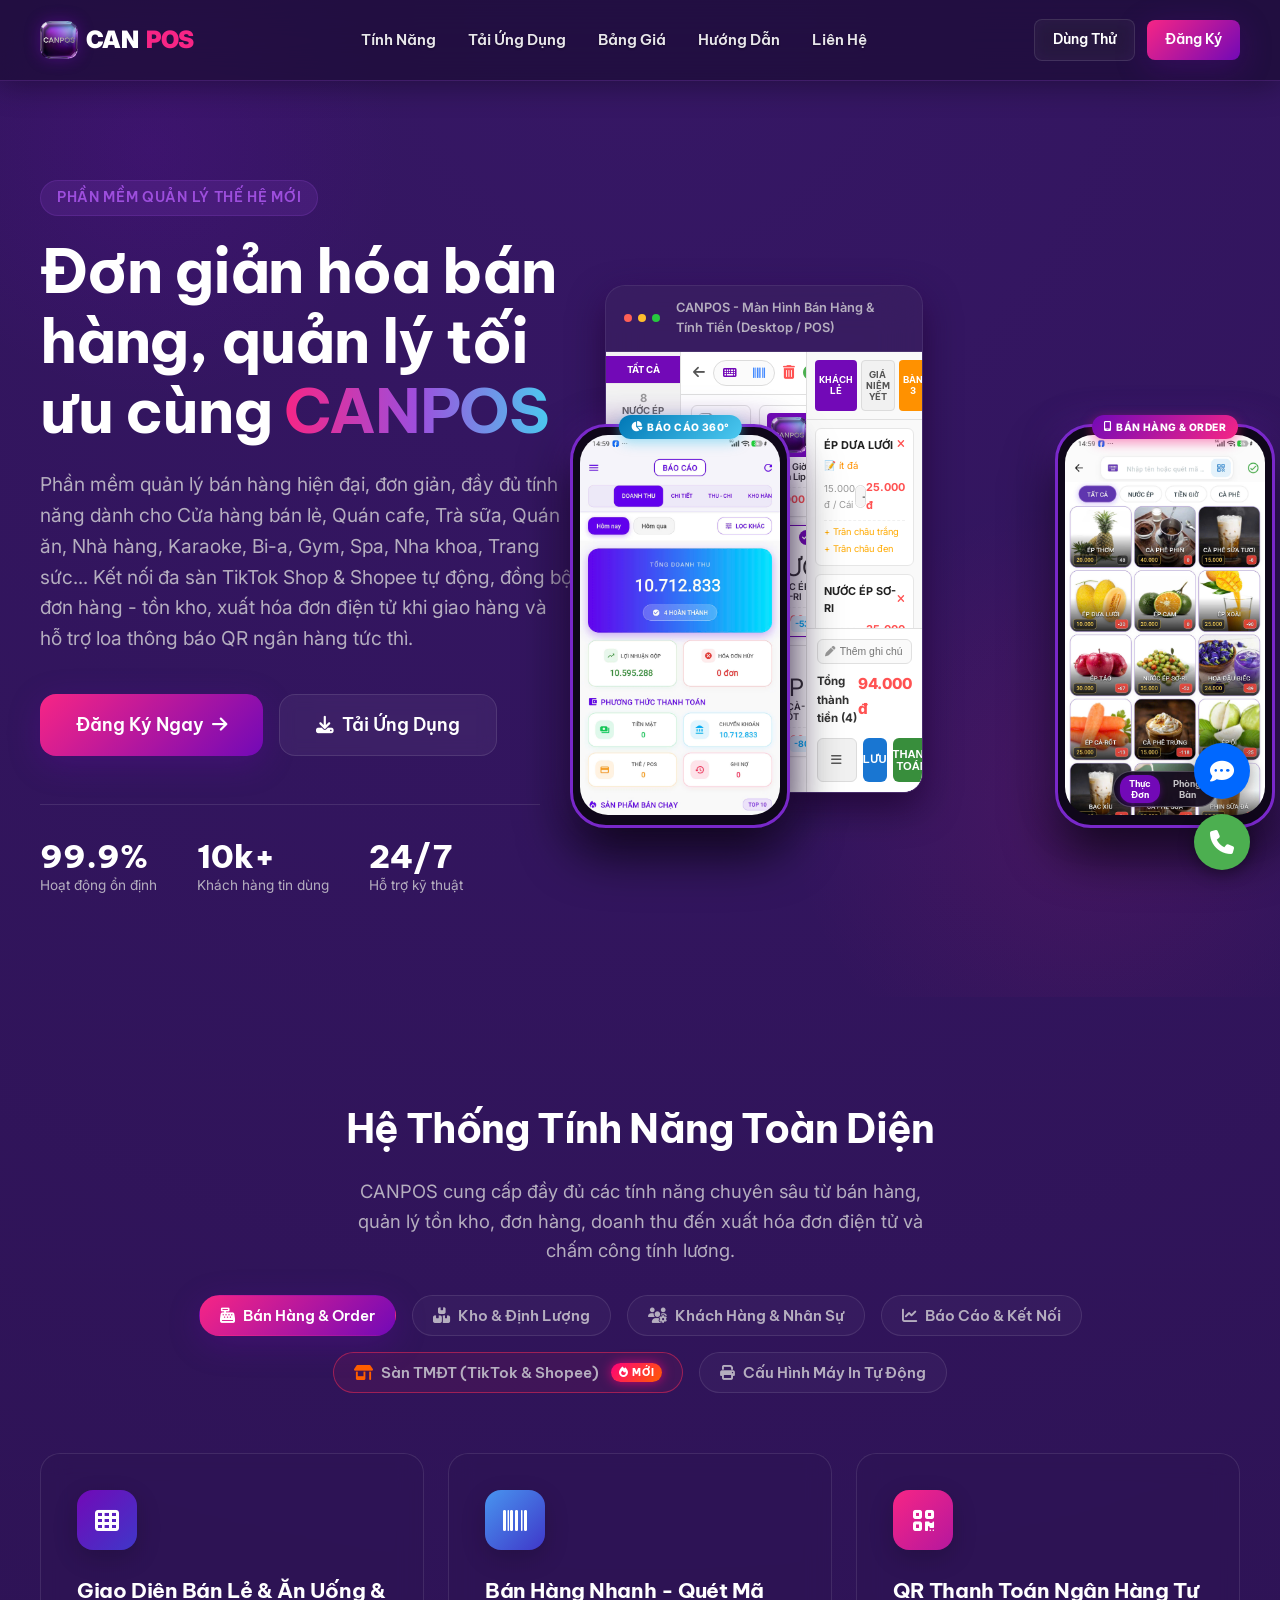
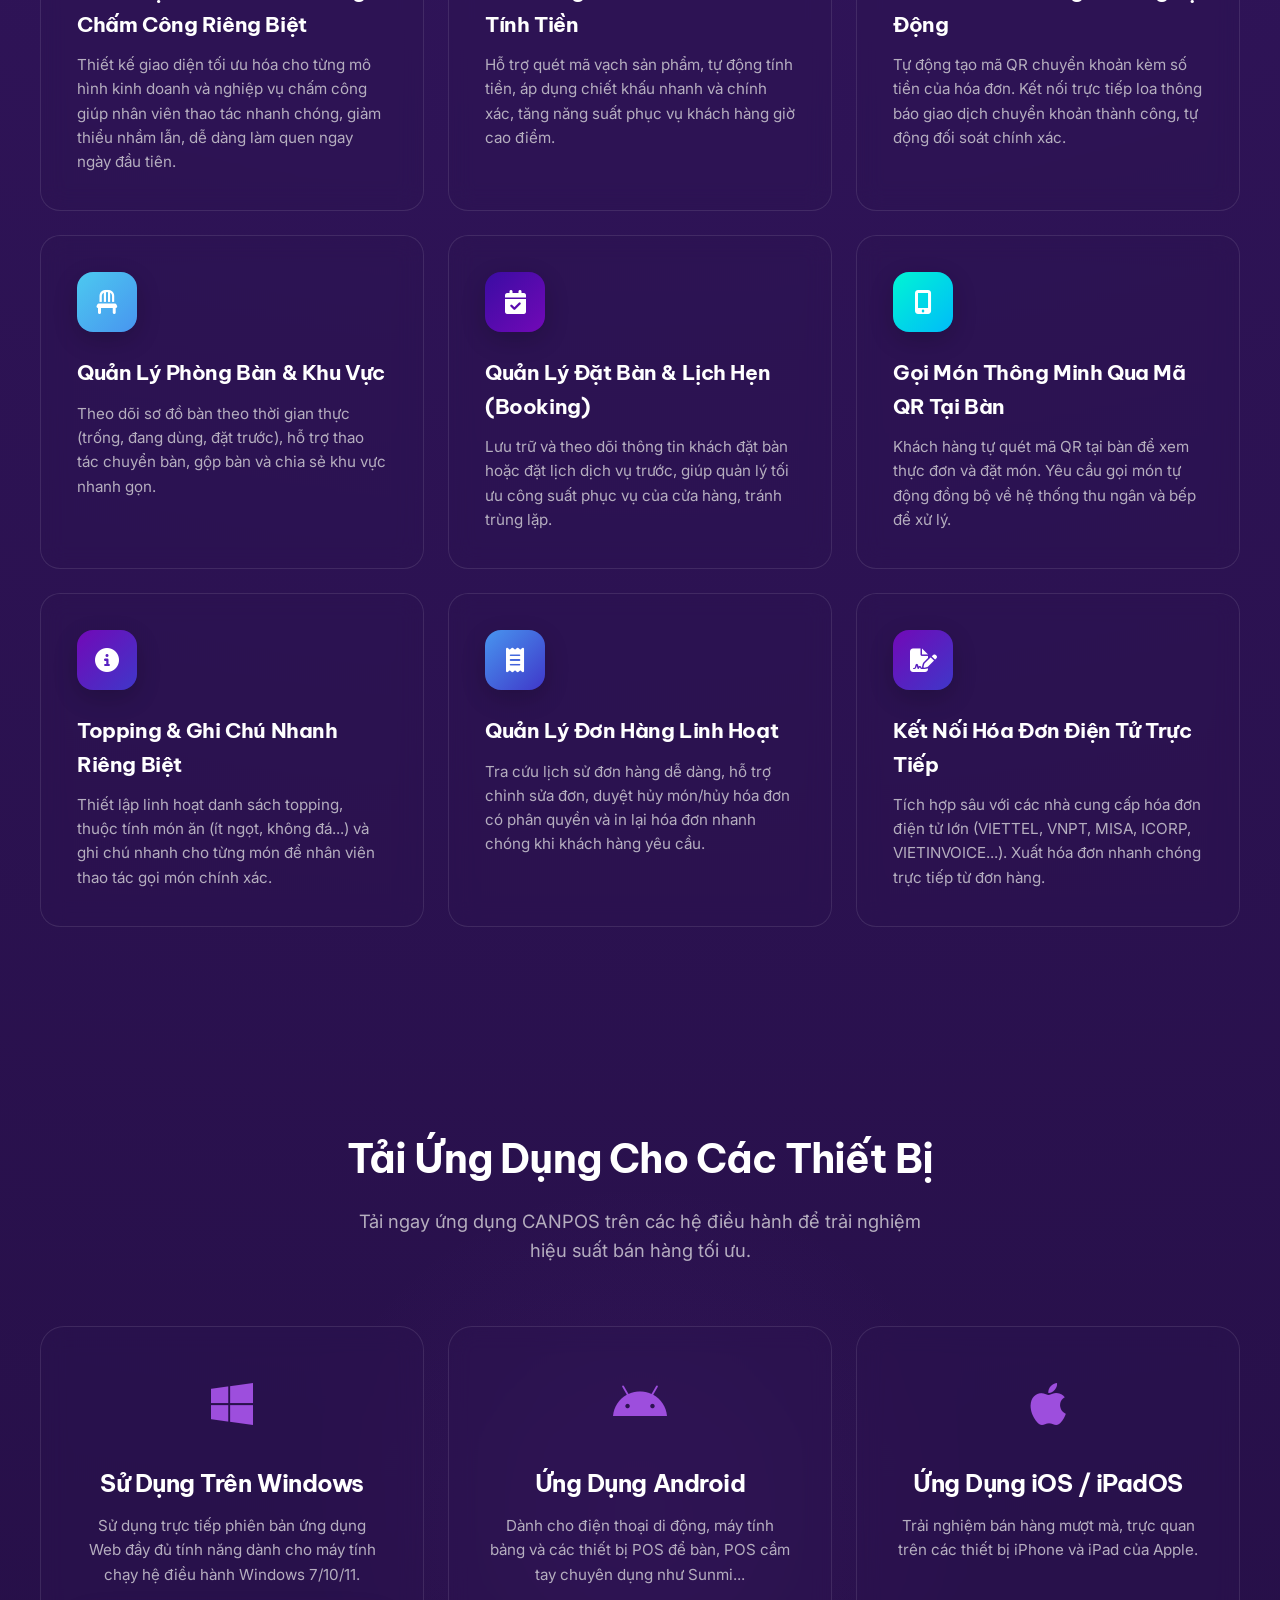
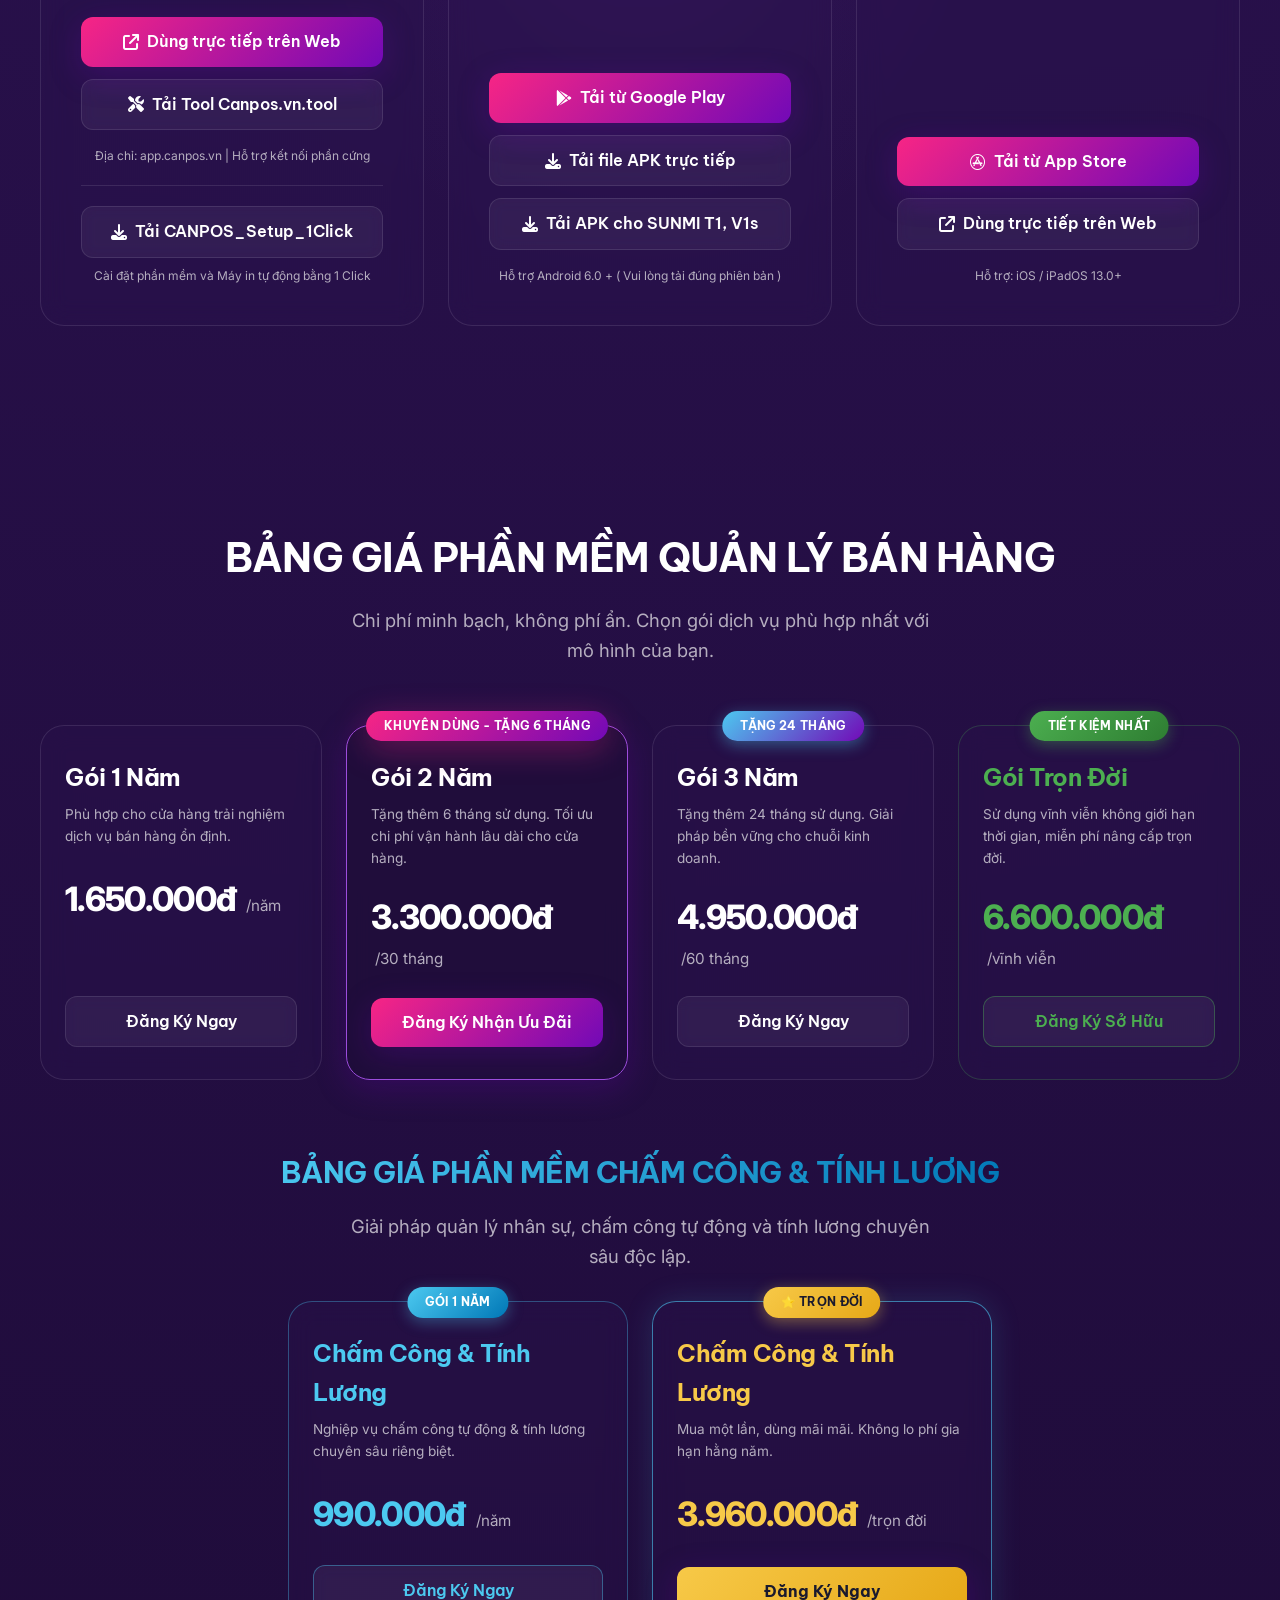
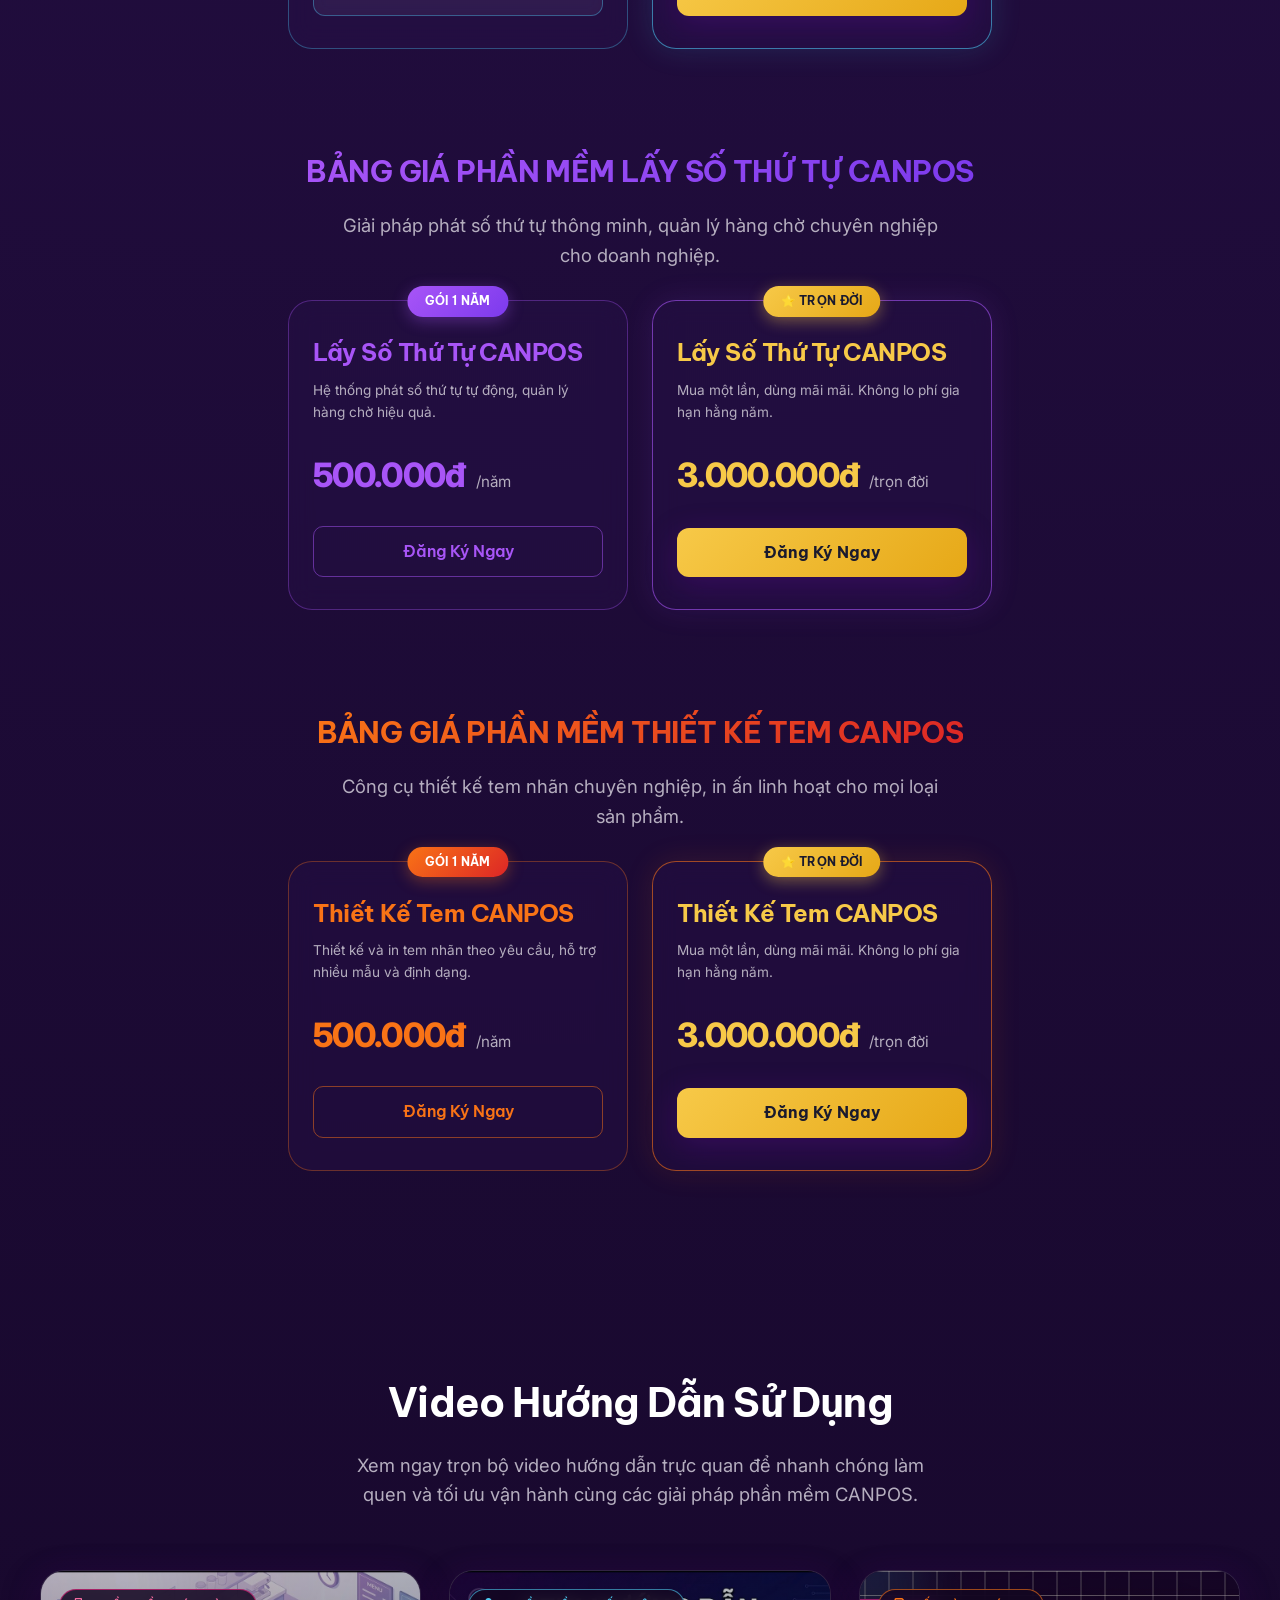
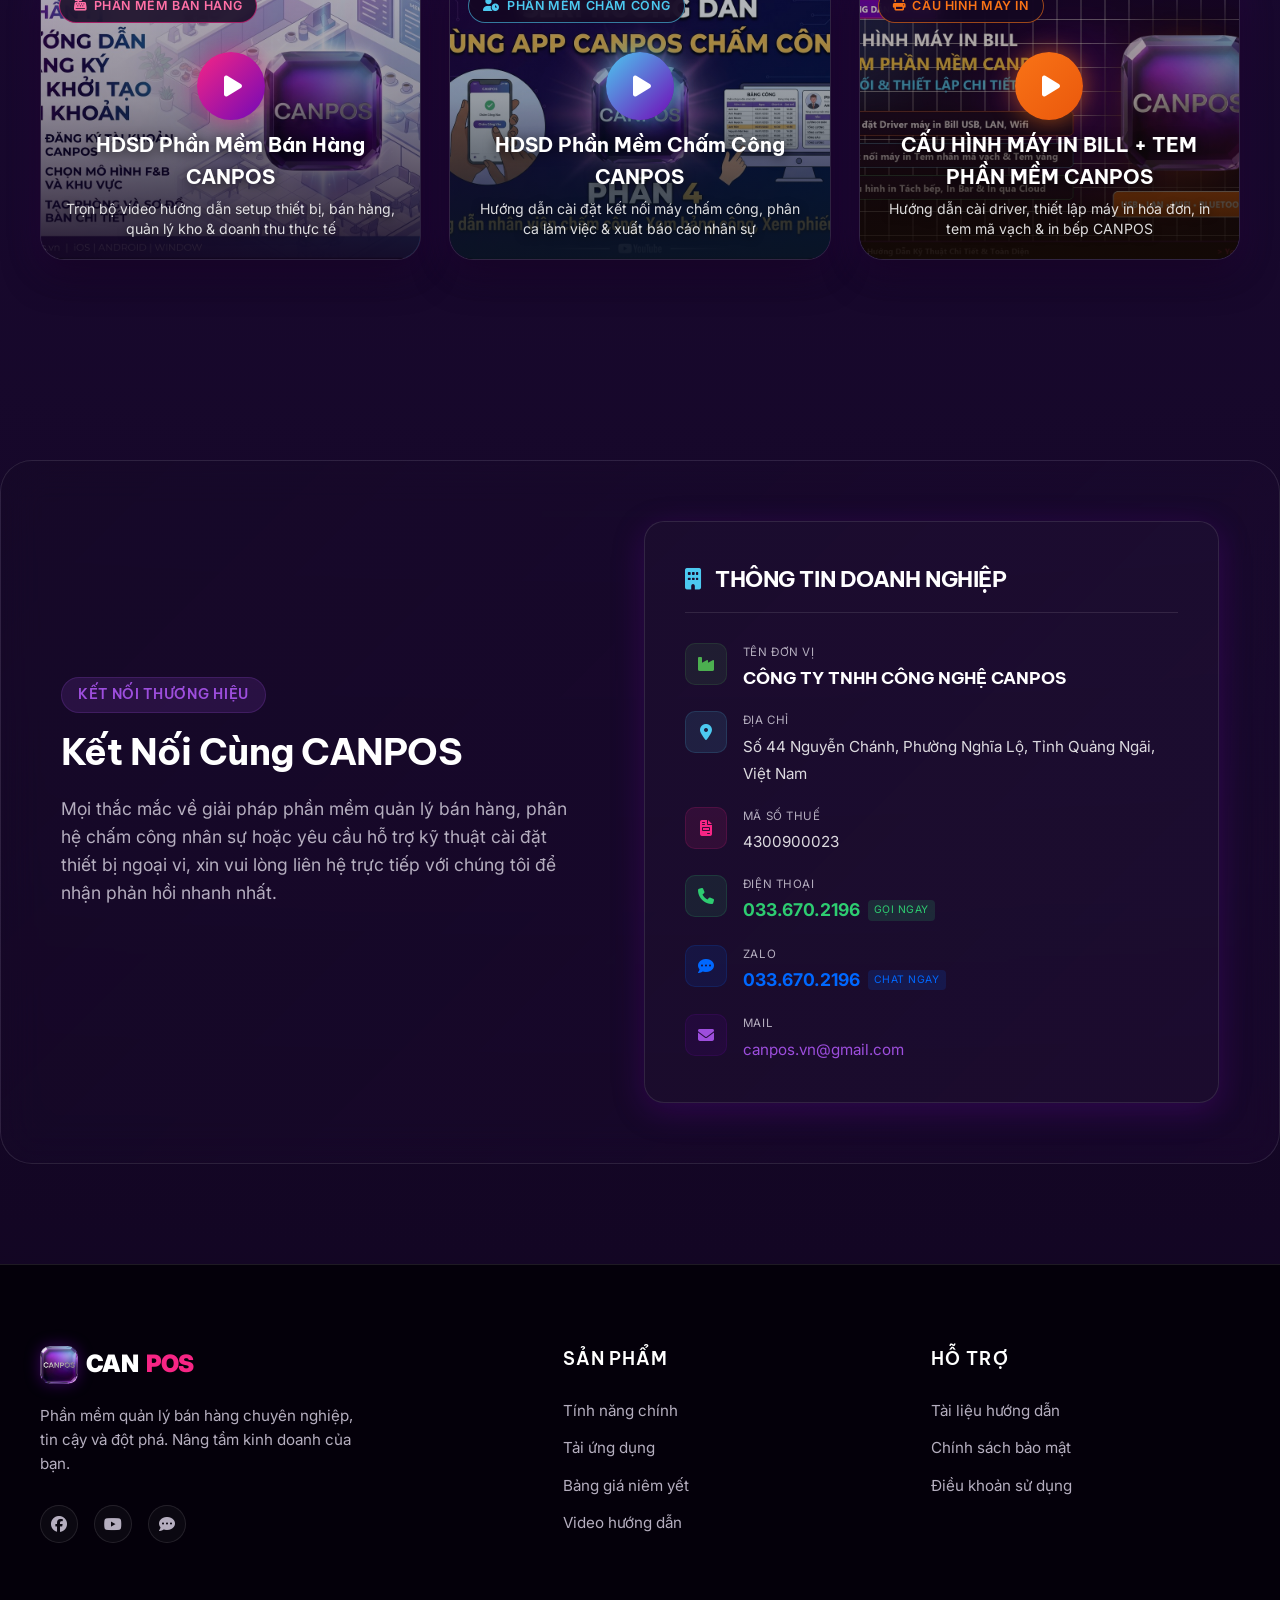
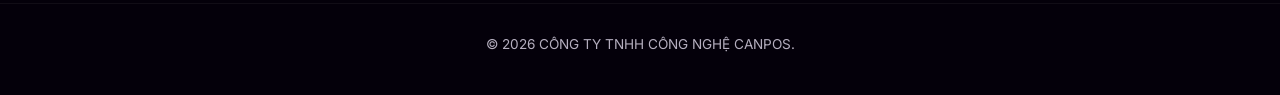
==== index.html @ 69dc6539 "fix: responsive hoan hao cho 2 dien thoai va man hinh POS tren mobile" ====
<!DOCTYPE html>
<html lang="vi">
<head>
    <meta charset="UTF-8">
    <meta name="viewport" content="width=1280">
    <meta name="google-site-verification" content="mgHjreij7WweystqPGh5Cz6ND0AWXI7Wxe2y7xdbfcI" />
    <title>CANPOS - Phần mềm bán hàng & quản lý chuyên nghiệp thế hệ mới</title>
    <meta name="description" content="CANPOS - Giải pháp quản lý bán hàng toàn diện cho F&B, bán lẻ, kho hàng, nhân sự và tính lương tự động. Kết nối TikTok Shop & Shopee, tự động hóa đơn điện tử, đồng bộ đơn hàng và tồn kho đa sàn.">
    <!-- Favicon -->
    <link rel="icon" type="image/png" href="assets/logo.png">
    <link rel="apple-touch-icon" href="assets/logo.png">
    <!-- Google Fonts -->
    <link rel="preconnect" href="https://fonts.googleapis.com">
    <link rel="preconnect" href="https://fonts.gstatic.com" crossorigin>
    <link href="https://fonts.googleapis.com/css2?family=Be+Vietnam+Pro:wght@300;400;500;600;700;800;900&family=Inter:wght@300;400;500;600;700&display=swap" rel="stylesheet">
    <!-- FontAwesome Icons -->
    <link rel="stylesheet" href="https://cdnjs.cloudflare.com/ajax/libs/font-awesome/6.4.0/css/all.min.css">
    <!-- Custom CSS -->
    <link rel="stylesheet" href="style.css" id="main-stylesheet">
    <style>
        /* Phong cách nền dự phòng để tránh trang bị trắng xóa khi mở local file */
        body {
            background-color: #130722;
            color: #f3eff5;
        }
    </style>
    <script>
        // Kiểm tra xem trình duyệt có nạp được file CSS ngoài hay không
        window.addEventListener('load', function() {
            var sheet = document.getElementById('main-stylesheet');
            console.log("CSS Link Href: " + sheet.href);
        });
    </script>
</head>
<body>

    <!-- Header / Navbar -->
    <header class="header">
        <div class="container navbar">
            <a href="#" class="logo">
                <img src="assets/logo.png" alt="CANPOS Logo" class="logo-img">
                CAN<span class="logo-accent">POS</span>
            </a>
            <nav class="nav-menu">
                <a href="#features" class="nav-link">Tính Năng</a>
                <a href="#downloads" class="nav-link">Tải Ứng Dụng</a>
                <a href="#pricing" class="nav-link">Bảng Giá</a>
                <a href="#guide" class="nav-link">Hướng Dẫn</a>
                <a href="#contact" class="nav-link">Liên Hệ</a>
            </nav>
            <div class="nav-actions">
                <a href="#downloads" class="btn btn-secondary btn-sm" style="margin-right: 8px;">Dùng Thử</a>
                <a href="https://app.canpos.vn/register" target="_blank" class="btn btn-primary btn-sm">Đăng Ký</a>
            </div>
            <button class="mobile-nav-toggle" aria-label="Toggle navigation">
                <i class="fa-solid fa-bars"></i>
            </button>
        </div>
    </header>

    <!-- Hero Section -->
    <section class="hero-section">
        <div class="hero-glow-1"></div>
        <div class="hero-glow-2"></div>
        <div class="container hero-grid">
            <div class="hero-content">
                <div class="badge">Phần Mềm Quản Lý Thế Hệ Mới</div>
                <h1 class="hero-title">Đơn giản hóa bán hàng, quản lý tối ưu cùng <span class="text-gradient">CANPOS</span></h1>
                <p class="hero-subtitle">Phần mềm quản lý bán hàng hiện đại, đơn giản, đầy đủ tính năng dành cho Cửa hàng bán lẻ, Quán cafe, Trà sữa, Quán ăn, Nhà hàng, Karaoke, Bi-a, Gym, Spa, Nha khoa, Trang sức... Kết nối đa sàn TikTok Shop &amp; Shopee tự động, đồng bộ đơn hàng - tồn kho, xuất hóa đơn điện tử khi giao hàng và hỗ trợ loa thông báo QR ngân hàng tức thì.</p>
                <div class="hero-btns">
                    <a href="https://app.canpos.vn/register" target="_blank" class="btn btn-primary btn-lg">Đăng Ký Ngay <i class="fa-solid fa-arrow-right"></i></a>
                    <a href="#downloads" class="btn btn-secondary btn-lg"><i class="fa-solid fa-download"></i> Tải Ứng Dụng</a>
                </div>
                <div class="hero-stats">
                    <div class="stat-item">
                        <span class="stat-num">99.9%</span>
                        <span class="stat-label">Hoạt động ổn định</span>
                    </div>
                    <div class="stat-item">
                        <span class="stat-num">10k+</span>
                        <span class="stat-label">Khách hàng tin dùng</span>
                    </div>
                    <div class="stat-item">
                        <span class="stat-num">24/7</span>
                        <span class="stat-label">Hỗ trợ kỹ thuật</span>
                    </div>
                </div>
            </div>
            
            <div class="hero-visual">
                <!-- Main Big Screen: Desktop POS Mockup -->
                <div class="dashboard-mockup">
                    <div class="mockup-header">
                        <div class="mockup-dots">
                            <span></span><span></span><span></span>
                        </div>
                        <div class="mockup-title">CANPOS - Màn Hình Bán Hàng &amp; Tính Tiền (Desktop / POS)</div>
                    </div>
                    <div class="mockup-body pos-layout">
                        <!-- Left Sidebar: Categories -->
                        <div class="pos-sidebar">
                            <div class="category-item active">TẤT CẢ</div>
                            <div class="category-item"><span>8</span> NƯỚC ÉP</div>
                            <div class="category-item"><span>2</span> CÀ PHÊ</div>
                            <div class="category-item"><span>1</span> TIỀN GIỜ</div>
                        </div>

                        <!-- Middle: Product Grid -->
                        <div class="pos-products">
                            <!-- Search Bar -->
                            <div class="pos-search-bar">
                                <i class="fa-solid fa-arrow-left arrow-back"></i>
                                <div class="search-input-wrapper">
                                    <i class="fa-solid fa-keyboard keyboard-icon"></i>
                                    <input type="text" placeholder="Nhập tên hoặc quét mã vạch" disabled>
                                    <i class="fa-solid fa-barcode barcode-scanner-icon"></i>
                                </div>
                                <i class="fa-solid fa-trash-can trash-icon"></i>
                                <i class="fa-solid fa-circle-plus add-icon"></i>
                            </div>

                            <!-- Products Grid -->
                            <div class="products-grid">
                                <div class="product-card">
                                    <div class="product-img"><img src="https://images.unsplash.com/photo-1550258987-190a2d41a8ba?w=150&auto=format&fit=crop&q=60" alt="ÉP THƠM"></div>
                                    <div class="product-name">ÉP THƠM</div>
                                    <div class="product-price">50.000</div>
                                </div>
                                <div class="product-card">
                                    <div class="product-img"><img src="assets/logo.png" alt="Tiền Giờ Bida Lip" style="background:#7209b7; padding:4px;"></div>
                                    <div class="product-name">Tiền Giờ Bida Lip</div>
                                    <div class="product-price">20.000</div>
                                </div>
                                <div class="product-card">
                                    <div class="product-img"><img src="https://images.unsplash.com/photo-1560806887-1e4cd0b6cbd6?w=150&auto=format&fit=crop&q=60" alt="ÉP TÁO"></div>
                                    <div class="product-name">ÉP TÁO</div>
                                    <div class="product-price">30.000</div>
                                    <span class="stock-badge">-33</span>
                                </div>
                                <div class="product-card selected">
                                    <span class="selected-badge">✓1</span>
                                    <div class="product-img"><img src="https://images.unsplash.com/photo-1571771894821-ce9b6c11b08e?w=150&auto=format&fit=crop&q=60" alt="ÉP DƯA LƯỚI"></div>
                                    <div class="product-name">ÉP DƯA LƯỚI</div>
                                    <div class="product-price">15.000</div>
                                    <span class="stock-badge">-44</span>
                                </div>
                                <div class="product-card selected">
                                    <span class="selected-badge">✓1</span>
                                    <div class="product-img"><img src="https://images.unsplash.com/photo-1527661591475-527312dd65f5?w=150&auto=format&fit=crop&q=60" alt="NƯỚC ÉP SƠ-RI"></div>
                                    <div class="product-name">NƯỚC ÉP SƠ-RI</div>
                                    <div class="product-price">35.000</div>
                                    <span class="stock-badge">-53</span>
                                </div>
                                <div class="product-card selected">
                                    <span class="selected-badge">✓2</span>
                                    <div class="product-img"><img src="https://images.unsplash.com/photo-1509042239860-f550ce710b93?w=150&auto=format&fit=crop&q=60" alt="PHIN ĐEN ĐÁ"></div>
                                    <div class="product-name">PHIN ĐEN ĐÁ</div>
                                    <div class="product-price">12.000</div>
                                    <span class="stock-badge">-60.5</span>
                                </div>
                                <div class="product-card">
                                    <div class="product-img"><img src="https://images.unsplash.com/photo-1611080626919-7cf5a9dbab5b?w=150&auto=format&fit=crop&q=60" alt="ÉP CAM"></div>
                                    <div class="product-name">ÉP CAM</div>
                                    <div class="product-price">20.000</div>
                                </div>
                                <div class="product-card">
                                    <div class="product-img"><img src="https://images.unsplash.com/photo-1598170845058-32b9d6a5da37?w=150&auto=format&fit=crop&q=60" alt="ÉP CÀ-RỐT"></div>
                                    <div class="product-name">ÉP CÀ-RỐT</div>
                                    <div class="product-price">25.000</div>
                                    <span class="stock-badge">-80</span>
                                </div>
                                <div class="product-card">
                                    <div class="product-img"><img src="https://images.unsplash.com/photo-1587049352846-4a222e784d38?w=150&auto=format&fit=crop&q=60" alt="ÉP DƯA HẤU"></div>
                                    <div class="product-name">ÉP DƯA HẤU</div>
                                    <div class="product-price">25.000</div>
                                    <span class="stock-badge">-84</span>
                                </div>
                            </div>
                        </div>

                        <!-- Right Sidebar: Cart Panel -->
                        <div class="pos-cart">
                            <!-- Cart Header Buttons -->
                            <div class="cart-header-buttons">
                                <button class="cart-btn customer">KHÁCH LẺ</button>
                                <button class="cart-btn price-list">GIÁ NIÊM YẾT</button>
                                <button class="cart-btn table-num">BÀN 3</button>
                            </div>

                            <!-- Cart Items -->
                            <div class="cart-items-list">
                                <div class="cart-item-box">
                                    <div class="item-header">
                                        <span class="item-title">ÉP DƯA LƯỚI</span>
                                        <i class="fa-solid fa-xmark remove-item"></i>
                                    </div>
                                    <div class="item-notes">📝 ít đá</div>
                                    <div class="item-details">
                                        <span class="unit-price">15.000 đ / Cái</span>
                                        <div class="qty-selector">
                                            <span class="qty-btn">-</span>
                                            <span class="qty-val">1</span>
                                            <span class="qty-btn">+</span>
                                        </div>
                                        <span class="item-total">25.000 đ</span>
                                    </div>
                                    <div class="item-subtoppings">
                                        <div>+ Trân châu trắng</div>
                                        <div>+ Trân châu đen</div>
                                    </div>
                                </div>

                                <div class="cart-item-box">
                                    <div class="item-header">
                                        <span class="item-title">NƯỚC ÉP SƠ-RI</span>
                                        <i class="fa-solid fa-xmark remove-item"></i>
                                    </div>
                                    <div class="item-details">
                                        <span class="unit-price">35.000 đ / Cái</span>
                                        <div class="qty-selector">
                                            <span class="qty-btn">-</span>
                                            <span class="qty-val">1</span>
                                            <span class="qty-btn">+</span>
                                        </div>
                                        <span class="item-total">35.000 đ</span>
                                    </div>
                                </div>

                                <div class="cart-item-box">
                                    <div class="item-header">
                                        <span class="item-title">PHIN ĐEN ĐÁ</span>
                                        <i class="fa-solid fa-xmark remove-item"></i>
                                    </div>
                                    <div class="item-notes">📝 ít đá</div>
                                    <div class="item-details">
                                        <span class="unit-price">12.000 đ / Cái</span>
                                        <div class="qty-selector">
                                            <span class="qty-btn">-</span>
                                            <span class="qty-val">2</span>
                                            <span class="qty-btn">+</span>
                                        </div>
                                        <span class="item-total">34.000 đ</span>
                                    </div>
                                    <div class="item-subtoppings">
                                        <div>+ Trân châu đen</div>
                                    </div>
                                </div>
                            </div>

                            <!-- Cart Summary -->
                            <div class="cart-summary">
                                <div class="note-input">
                                    <i class="fa-solid fa-pen note-icon"></i>
                                    <input type="text" placeholder="Thêm ghi chú đơn hàng..." disabled>
                                </div>
                                <div class="total-row">
                                    <span>Tổng thành tiền (4)</span>
                                    <span class="total-price-red">94.000 đ</span>
                                </div>
                                <div class="action-buttons">
                                    <button class="menu-btn"><i class="fa-solid fa-bars"></i></button>
                                    <button class="save-btn">LƯU</button>
                                    <button class="pay-btn">THANH TOÁN</button>
                                </div>
                            </div>
                        </div>
                    </div>
                </div>

                <!-- Mobile Devices Container for perfect layout on Desktop & Mobile -->
                <div class="hero-phones-container">
                    <!-- Left Smartphone Device: Real Reports App (5.jpg) -->
                    <div class="hero-phone-device device-left">
                        <span class="phone-badge-tag badge-cyan"><i class="fa-solid fa-chart-pie"></i> Báo Cáo 360°</span>
                        <div class="phone-screen-inner">
                            <img src="assets/5.jpg" alt="Giao diện Báo Cáo Doanh Thu CANPOS Mobile" class="phone-screen-img" loading="eager">
                        </div>
                    </div>

                    <!-- Right Smartphone Device: Real POS Order App (3.jpg & 4.jpg) -->
                    <div class="hero-phone-device device-right">
                        <span class="phone-badge-tag"><i class="fa-solid fa-mobile-screen"></i> Bán Hàng &amp; Order</span>
                        <div class="phone-screen-inner">
                            <img id="right-phone-img" src="assets/3.jpg" alt="Giao diện Bán Hàng &amp; Order CANPOS Mobile" class="phone-screen-img" loading="eager">
                            <div class="phone-toggle-pills">
                                <button type="button" class="phone-pill-btn active" onclick="switchRightPhone('assets/3.jpg', this)">Thực Đơn</button>
                                <button type="button" class="phone-pill-btn" onclick="switchRightPhone('assets/4.jpg', this)">Phòng Bàn</button>
                            </div>
                        </div>
                    </div>
                </div>
            </div>
        </div>
    </section>

    <!-- Features Section -->
    <section id="features" class="features-section section-padding">
        <div class="container">
            <div class="section-header text-center">
                <h2 class="section-title">Hệ Thống Tính Năng Toàn Diện</h2>
                <p class="section-subtitle">CANPOS cung cấp đầy đủ các tính năng chuyên sâu từ bán hàng, quản lý tồn kho, đơn hàng, doanh thu đến xuất hóa đơn điện tử và chấm công tính lương.</p>
                
                <!-- Features Tabs -->
                <div class="features-tabs">
                    <button class="tab-btn active" data-tab="pos-orders"><i class="fa-solid fa-cash-register"></i> Bán Hàng & Order</button>
                    <button class="tab-btn" data-tab="inventory-recipes"><i class="fa-solid fa-boxes-stacked"></i> Kho & Định Lượng</button>
                    <button class="tab-btn" data-tab="crm-hr"><i class="fa-solid fa-users-gear"></i> Khách Hàng & Nhân Sự</button>
                    <button class="tab-btn" data-tab="reports-infra"><i class="fa-solid fa-chart-line"></i> Báo Cáo & Kết Nối</button>
                    <button class="tab-btn tab-btn-highlight" data-tab="ecommerce-sync"><i class="fa-solid fa-shop" style="color: #ff5e00;"></i> Sàn TMĐT (TikTok & Shopee) <span class="tab-new-badge"><i class="fa-solid fa-fire"></i> MỚI</span></button>
                    <button class="tab-btn" data-tab="auto-printer"><i class="fa-solid fa-print"></i> Cấu Hình Máy In Tự Động</button>
                </div>
            </div>
            
            <!-- Tab Contents -->
            <div class="tab-container">
                
                <!-- Tab 1: Bán Hàng & Order -->
                <div class="tab-content active" id="pos-orders">
                    <div class="features-grid">
                        <div class="feature-card">
                            <div class="feature-icon purple"><i class="fa-solid fa-table-cells"></i></div>
                            <h3 class="feature-title">Giao Diện Bán Lẻ & Ăn Uống & Chấm Công Riêng Biệt</h3>
                            <p class="feature-desc">Thiết kế giao diện tối ưu hóa cho từng mô hình kinh doanh và nghiệp vụ chấm công giúp nhân viên thao tác nhanh chóng, giảm thiểu nhầm lẫn, dễ dàng làm quen ngay ngày đầu tiên.</p>
                        </div>
                        <div class="feature-card">
                            <div class="feature-icon indigo"><i class="fa-solid fa-barcode"></i></div>
                            <h3 class="feature-title">Bán Hàng Nhanh - Quét Mã Tính Tiền</h3>
                            <p class="feature-desc">Hỗ trợ quét mã vạch sản phẩm, tự động tính tiền, áp dụng chiết khấu nhanh và chính xác, tăng năng suất phục vụ khách hàng giờ cao điểm.</p>
                        </div>
                        <div class="feature-card">
                            <div class="feature-icon pink"><i class="fa-solid fa-qrcode"></i></div>
                            <h3 class="feature-title">QR Thanh Toán Ngân Hàng Tự Động</h3>
                            <p class="feature-desc">Tự động tạo mã QR chuyển khoản kèm số tiền của hóa đơn. Kết nối trực tiếp loa thông báo giao dịch chuyển khoản thành công, tự động đối soát chính xác.</p>
                        </div>
                        <div class="feature-card">
                            <div class="feature-icon cyan"><i class="fa-solid fa-chair"></i></div>
                            <h3 class="feature-title">Quản Lý Phòng Bàn & Khu Vực</h3>
                            <p class="feature-desc">Theo dõi sơ đồ bàn theo thời gian thực (trống, đang dùng, đặt trước), hỗ trợ thao tác chuyển bàn, gộp bàn và chia sẻ khu vực nhanh gọn.</p>
                        </div>
                        <div class="feature-card">
                            <div class="feature-icon blue"><i class="fa-solid fa-calendar-check"></i></div>
                            <h3 class="feature-title">Quản Lý Đặt Bàn & Lịch Hẹn (Booking)</h3>
                            <p class="feature-desc">Lưu trữ và theo dõi thông tin khách đặt bàn hoặc đặt lịch dịch vụ trước, giúp quản lý tối ưu công suất phục vụ của cửa hàng, tránh trùng lặp.</p>
                        </div>
                        <div class="feature-card">
                            <div class="feature-icon teal"><i class="fa-solid fa-mobile-screen-button"></i></div>
                            <h3 class="feature-title">Gọi Món Thông Minh Qua Mã QR Tại Bàn</h3>
                            <p class="feature-desc">Khách hàng tự quét mã QR tại bàn để xem thực đơn và đặt món. Yêu cầu gọi món tự động đồng bộ về hệ thống thu ngân và bếp để xử lý.</p>
                        </div>
                        <div class="feature-card">
                            <div class="feature-icon purple"><i class="fa-solid fa-circle-info"></i></div>
                            <h3 class="feature-title">Topping & Ghi Chú Nhanh Riêng Biệt</h3>
                            <p class="feature-desc">Thiết lập linh hoạt danh sách topping, thuộc tính món ăn (ít ngọt, không đá...) và ghi chú nhanh cho từng món để nhân viên thao tác gọi món chính xác.</p>
                        </div>
                        <div class="feature-card">
                            <div class="feature-icon indigo"><i class="fa-solid fa-receipt"></i></div>
                            <h3 class="feature-title">Quản Lý Đơn Hàng Linh Hoạt</h3>
                            <p class="feature-desc">Tra cứu lịch sử đơn hàng dễ dàng, hỗ trợ chỉnh sửa đơn, duyệt hủy món/hủy hóa đơn có phân quyền và in lại hóa đơn nhanh chóng khi khách hàng yêu cầu.</p>
                        </div>
                        <div class="feature-card">
                            <div class="feature-icon purple"><i class="fa-solid fa-file-signature"></i></div>
                            <h3 class="feature-title">Kết Nối Hóa Đơn Điện Tử Trực Tiếp</h3>
                            <p class="feature-desc">Tích hợp sâu với các nhà cung cấp hóa đơn điện tử lớn (VIETTEL, VNPT, MISA, ICORP, VIETINVOICE...). Xuất hóa đơn nhanh chóng trực tiếp từ đơn hàng.</p>
                        </div>
                    </div>
                </div>
                
                <!-- Tab 2: Kho & Định Lượng -->
                <div class="tab-content" id="inventory-recipes">
                    <div class="features-grid">
                        <div class="feature-card">
                            <div class="feature-icon purple"><i class="fa-solid fa-warehouse"></i></div>
                            <h3 class="feature-title">Quản Lý Kho Hàng Chuyên Nghiệp</h3>
                            <p class="feature-desc">Kiểm soát chặt chẽ danh mục sản phẩm, đơn vị tính quy đổi (thùng, lon, bao...). Cảnh báo tồn kho thấp và đặc biệt tích hợp **Chặn bán khi hết tồn kho** để tránh sai lệch.</p>
                        </div>
                        <div class="feature-card">
                            <div class="feature-icon indigo"><i class="fa-solid fa-file-invoice"></i></div>
                            <h3 class="feature-title">Nhập Hàng & Quản Lý Đơn Nhập</h3>
                            <p class="feature-desc">Ghi nhận thông tin đơn nhập hàng, số lượng thực tế, giá vốn, theo dõi công nợ nhà cung cấp và lịch sử thanh toán tiền hàng chi tiết.</p>
                        </div>
                        <div class="feature-card">
                            <div class="feature-icon pink"><i class="fa-solid fa-print"></i></div>
                            <h3 class="feature-title">Tạo & In Tem Mã Vạch Sản Phẩm</h3>
                            <p class="feature-desc">Tự động phát sinh mã vạch (Barcode) cho sản phẩm mới. Hỗ trợ in tem nhãn mã vạch thông thường và **in tem vàng bạc trang sức chuyên dụng** dán trực tiếp lên sản phẩm nhanh chóng từ kho.</p>
                        </div>
                        <div class="feature-card">
                            <div class="feature-icon cyan"><i class="fa-solid fa-mortar-pestle"></i></div>
                            <h3 class="feature-title">Quản Lý Nguyên Liệu Định Lượng</h3>
                            <p class="feature-desc">Xây dựng công thức định lượng chi tiết cho từng sản phẩm bán ra. Khi phát sinh đơn hàng, hệ thống tự động quy đổi và trừ tồn kho nguyên liệu tương ứng.</p>
                        </div>
                        <div class="feature-card">
                            <div class="feature-icon blue"><i class="fa-solid fa-truck-field"></i></div>
                            <h3 class="feature-title">Quản Lý Nhà Cung Cấp</h3>
                            <p class="feature-desc">Lưu trữ hồ sơ nhà cung cấp, thống kê công nợ mua hàng tích lũy, lịch sử nhập hàng và các khoản chi trả nợ của cửa hàng.</p>
                        </div>
                    </div>
                </div>
                
                <!-- Tab 3: Khách Hàng & Nhân Sự -->
                <div class="tab-content" id="crm-hr">
                    <div class="features-grid">
                        <div class="feature-card">
                            <div class="feature-icon purple"><i class="fa-solid fa-address-book"></i></div>
                            <h3 class="feature-title">Quản Lý Khách Hàng Toàn Diện</h3>
                            <p class="feature-desc">Thống kê chi tiết lịch sử mua hàng, tổng số tiền giao dịch, điểm tích lũy thưởng, quản lý công nợ khách hàng và thu nợ khách hàng nhanh chóng.</p>
                        </div>
                        <div class="feature-card">
                            <div class="feature-icon indigo"><i class="fa-solid fa-spa"></i></div>
                            <h3 class="feature-title">Quản Lý Liệu Trình (Spa, Nail, Nha Khoa...)</h3>
                            <p class="feature-desc">Thiết kế quản lý các gói liệu trình nhiều buổi. Ghi nhận chi tiết từng buổi khách hàng thực hiện, lưu lịch sử nhân viên thực hiện liệu trình.</p>
                        </div>
                        <div class="feature-card">
                            <div class="feature-icon pink"><i class="fa-solid fa-dumbbell"></i></div>
                            <h3 class="feature-title">Quản Lý Thẻ Tập (Gym, Fitness, Pickleball...)</h3>
                            <p class="feature-desc">Quản lý các gói thẻ thành viên, thẻ tập định kỳ theo tháng/năm, lượt tập cho các ngành Fitness, Pickleball, Yoga, hỗ trợ check-in thẻ nhanh.</p>
                        </div>
                        <div class="feature-card">
                            <div class="feature-icon teal"><i class="fa-solid fa-business-time"></i></div>
                            <h3 class="feature-title">Chấm Công & Tính Lương Tự Động</h3>
                            <p class="feature-desc">Đồng bộ trực tiếp dữ liệu từ máy chấm công vân tay/khuôn mặt ZKTeco. Tự động tính ca làm, tiền tăng ca, lương cứng, phụ cấp và các khoản hoa hồng doanh số.</p>
                        </div>
                        <div class="feature-card">
                            <div class="feature-icon cyan"><i class="fa-solid fa-user-lock"></i></div>
                            <h3 class="feature-title">Phân Quyền Nhân Viên Thông Minh</h3>
                            <p class="feature-desc">Tạo tài khoản nhân viên không giới hạn, phân quyền chi tiết từng chức năng (thu ngân, xem báo cáo doanh thu ca làm, duyệt hủy món, quản trị viên).</p>
                        </div>
                        <div class="feature-card">
                            <div class="feature-icon blue"><i class="fa-solid fa-gift"></i></div>
                            <h3 class="feature-title">Chương Trình Khuyến Mãi & Tích Điểm</h3>
                            <p class="feature-desc">Cấu hình tự động các chương trình chiết khấu đơn hàng, tích điểm thưởng đổi quà, thiết lập phụ thu, bảng giá riêng và gói combo sản phẩm.</p>
                        </div>
                    </div>
                </div>
                
                <!-- Tab 4: Báo Cáo & Kết Nối -->
                <div class="tab-content" id="reports-infra">
                    <div class="features-grid">
                        <div class="feature-card">
                            <div class="feature-icon purple"><i class="fa-solid fa-chart-pie"></i></div>
                            <h3 class="feature-title">Hệ Thống Báo Cáo Chi Tiết 360°</h3>
                            <p class="feature-desc">Bộ báo cáo toàn diện bao gồm: Doanh thu lãi lỗ, Báo cáo Thu-Chi, Xuất-Nhập-Tồn kho, Báo cáo hao hụt định lượng, Doanh số đa chi nhánh.</p>
                        </div>
                        <div class="feature-card">
                            <div class="feature-icon indigo"><i class="fa-solid fa-users-viewfinder"></i></div>
                            <h3 class="feature-title">Báo Cáo Chi Tiết Ca Nhân Viên</h3>
                            <p class="feature-desc">Chủ cửa hàng theo dõi doanh thu tổng hợp hoặc lọc chi tiết theo từng nhân viên. Phân quyền nhân viên chỉ được phép xem báo cáo ca làm của chính mình.</p>
                        </div>
                        <div class="feature-card">
                            <div class="feature-icon pink"><i class="fa-solid fa-percentage"></i></div>
                            <h3 class="feature-title">Báo Cáo Hoa Hồng Nhân Viên Chi Tiết</h3>
                            <p class="feature-desc">Thống kê chi tiết hoa hồng doanh số bán hàng, hoa hồng thực hiện dịch vụ cho nhân viên theo từng hóa đơn, giúp tính lương thưởng minh bạch.</p>
                        </div>
                        <div class="feature-card">
                            <div class="feature-icon cyan"><i class="fa-solid fa-cloud-arrow-up"></i></div>
                            <h3 class="feature-title">In Ấn bếp & Hóa Đơn Qua Cloud Server</h3>
                            <p class="feature-desc">Hỗ trợ in bếp, in tem nhãn và hóa đơn thanh toán trực tiếp từ điện thoại hoặc máy POS thông qua dịch vụ Cloud Server tốc độ cao và ổn định.</p>
                        </div>
                        <div class="feature-card">
                            <div class="feature-icon blue"><i class="fa-solid fa-plug"></i></div>
                            <h3 class="feature-title">Kết Nối Đa Dạng Thiết Bị Ngoại Vi</h3>
                            <p class="feature-desc">Khả năng tương thích cực cao với các dòng máy in nhiệt USB, cổng LAN, Wifi, máy in cầm tay Sunmi, Bluetooth và các thiết bị quét mã vạch.</p>
                        </div>
                        <div class="feature-card">
                            <div class="feature-icon teal"><i class="fa-solid fa-wifi"></i></div>
                            <h3 class="feature-title">Hoạt Động Trơn Tru Online & Offline</h3>
                            <p class="feature-desc">Dữ liệu đồng bộ đám mây thời gian thực. Khi gặp sự cố mất mạng internet, phần mềm vẫn cho phép bán hàng và thanh toán, tự đồng bộ khi có kết nối trở lại.</p>
                        </div>
                        <div class="feature-card">
                            <div class="feature-icon indigo"><i class="fa-solid fa-receipt"></i></div>
                            <h3 class="feature-title">Báo Cáo Thuế GTGT Tự Động</h3>
                            <p class="feature-desc">Hệ thống tự động tổng hợp doanh thu và thuế GTGT đầu ra theo thời gian thực dựa trên hóa đơn bán lẻ, hỗ trợ kê khai và đối soát thuế dễ dàng.</p>
                        </div>
                        <div class="feature-card">
                            <div class="feature-icon pink"><i class="fa-solid fa-scale-balanced"></i></div>
                            <h3 class="feature-title">Quản Lý Thu - Chi (Quỹ Tiền Mặt & Ngân Hàng)</h3>
                            <p class="feature-desc">Kiểm soát chi tiết các khoản thu và chi của cửa hàng (thu gì, chi những gì, thu từ ai...). Quản lý số dư két tiền mặt, tài khoản ngân hàng chính xác.</p>
                        </div>
                        <div class="feature-card">
                            <div class="feature-icon cyan"><i class="fa-solid fa-chart-column"></i></div>
                            <h3 class="feature-title">Báo Cáo Nhập Xuất Tồn & Hao Hụt Định Lượng</h3>
                            <p class="feature-desc">Thống kê chi tiết lượng hàng hóa và nguyên liệu xuất nhập tồn kho. Báo cáo sai lệch hao hụt định lượng thực tế theo từng sản phẩm hoặc nguyên liệu.</p>
                        </div>
                    </div>
                </div>

                <!-- Tab 5: Sàn TMĐT (TikTok Shop & Shopee) -->
                <div class="tab-content" id="ecommerce-sync">
                    <!-- Highlight Hero Banner for Ecommerce Sync -->
                    <div class="ecommerce-hero-banner">
                        <div class="printer-banner-content">
                            <div class="ecommerce-fire-badge"><i class="fa-solid fa-fire"></i> TÍNH NĂNG MỚI – TÍCH HỢP TỰ ĐỘNG ĐA SÀN 100%!</div>
                            <h3 class="printer-banner-title">KẾT NỐI TỰ ĐỘNG TIKTOK SHOP &amp; SHOPEE VỚI CANPOS</h3>
                            <p class="printer-banner-subtitle">⚡ Quản lý tập trung mọi gian hàng TMĐT: Tự động đồng bộ sản phẩm, kéo đơn hàng, trừ tồn kho thời gian thực và xuất hoá đơn điện tử tự động khi đơn giao hàng hoặc hoàn thành!</p>
                            <div class="printer-brands-tags">
                                <span class="brand-tag brand-tag-tiktok"><i class="fa-brands fa-tiktok" style="color: #fe2c55;"></i> TIKTOK SHOP</span>
                                <span class="brand-tag brand-tag-shopee"><i class="fa-solid fa-bag-shopping" style="color: #ee4d2d;"></i> SHOPEE</span>
                                <span class="brand-tag"><i class="fa-solid fa-rotate"></i> ĐỒNG BỘ REAL-TIME</span>
                                <span class="brand-tag"><i class="fa-solid fa-file-invoice-dollar"></i> TỰ ĐỘNG HÓA ĐƠN ĐIỆN TỬ</span>
                                <span class="brand-tag"><i class="fa-solid fa-boxes-stacked"></i> QUẢN LÝ KHO TẬP TRUNG</span>
                            </div>
                        </div>
                    </div>

                    <div class="features-grid">
                        <div class="feature-card">
                            <div class="feature-icon pink"><i class="fa-solid fa-arrows-rotate"></i></div>
                            <h3 class="feature-title">Đồng Bộ Sản Phẩm &amp; Giá Bán Đa Sàn</h3>
                            <p class="feature-desc">Liên kết danh mục sản phẩm, biến thể (size, màu sắc, phân loại), hình ảnh và giá niêm yết từ CANPOS lên đồng thời các gian hàng trên TikTok Shop &amp; Shopee nhanh chóng và chính xác.</p>
                        </div>
                        <div class="feature-card">
                            <div class="feature-icon indigo"><i class="fa-solid fa-cart-arrow-down"></i></div>
                            <h3 class="feature-title">Tự Động Kéo &amp; Xử Lý Đơn Hàng Tập Trung</h3>
                            <p class="feature-desc">Khi khách đặt hàng trên TikTok Shop hoặc Shopee, đơn hàng được tự động đẩy về phần mềm CANPOS tức thì theo thời gian thực. Hỗ trợ xác nhận đơn, in phiếu đóng gói và in vận đơn trực tiếp.</p>
                        </div>
                        <div class="feature-card">
                            <div class="feature-icon purple"><i class="fa-solid fa-file-invoice-dollar"></i></div>
                            <h3 class="feature-title">Xuất Hoá Đơn Điện Tử Tự Động Theo Đơn</h3>
                            <p class="feature-desc">Hệ thống tự động phát hành hoá đơn điện tử hợp lệ (kết nối Viettel, VNPT, MISA, Icorp, VietInvoice...) ngay khi đơn hàng chuyển sang trạng thái <strong>Đang giao hàng</strong> hoặc <strong>Hoàn thành</strong>, tuân thủ đúng quy định thuế.</p>
                        </div>
                        <div class="feature-card">
                            <div class="feature-icon cyan"><i class="fa-solid fa-boxes-stacked"></i></div>
                            <h3 class="feature-title">Trừ Tồn Kho Thời Gian Thực Đa Kênh</h3>
                            <p class="feature-desc">Bán hàng tại cửa hàng hay phát sinh đơn trên sàn TMĐT đều tự động trừ kho tức thì theo thời gian thực, loại bỏ hoàn toàn nguy cơ sai lệch kho hay bị sàn phạt do bán vượt quá số lượng tồn kho (overselling).</p>
                        </div>
                        <div class="feature-card">
                            <div class="feature-icon pink" style="background: rgba(238, 77, 45, 0.15); color: #ee4d2d; border-color: rgba(238, 77, 45, 0.25);"><i class="fa-solid fa-box-open"></i></div>
                            <h3 class="feature-title">Xử Lý Đơn Hủy &amp; Hoàn Trả Hàng Tự Động</h3>
                            <p class="feature-desc">Tự động cập nhật tình trạng các đơn hủy, đơn giao không thành công hoặc khách trả hàng/hoàn tiền. Dễ dàng đối soát và nhập kho lại số lượng hàng hoàn tự động chỉ với 1 chạm.</p>
                        </div>
                        <div class="feature-card">
                            <div class="feature-icon blue"><i class="fa-solid fa-chart-pie"></i></div>
                            <h3 class="feature-title">Báo Cáo Doanh Thu &amp; Đối Soát Sàn Minh Bạch</h3>
                            <p class="feature-desc">Tách bạch rõ ràng doanh số bán lẻ tại cửa hàng và từng gian hàng TikTok Shop/Shopee. Thống kê chi tiết phí sàn, phí vận chuyển, chiết khấu khuyến mãi voucher và lợi nhuận ròng thực tế.</p>
                        </div>
                    </div>
                </div>

                <!-- Tab 6: Cấu Hình Máy In Tự Động -->
                <div class="tab-content" id="auto-printer">
                    <!-- Highlight Hero Banner for Auto Printer -->
                    <div class="printer-hero-banner">
                        <div class="printer-banner-content">
                            <div class="printer-fire-badge"><i class="fa-solid fa-fire-flame-curved"></i> CẮM LÀ IN – TỰ ĐỘNG CẤU HÌNH 100%!</div>
                            <h3 class="printer-banner-title">PHẦN MỀM CANPOS – TỰ ĐỘNG NHẬN DIỆN MỌI DÒNG MÁY IN & THIẾT BỊ POS</h3>
                            <p class="printer-banner-subtitle">⚡ Không cần biết kỹ thuật – CANPOS tự động hóa toàn bộ kết nối chỉ trong tích tắc, cắm cáp là in ngay!</p>
                            <div class="printer-brands-tags">
                                <span class="brand-tag"><i class="fa-solid fa-circle-check"></i> POS SUNMI</span>
                                <span class="brand-tag"><i class="fa-solid fa-circle-check"></i> HPRT</span>
                                <span class="brand-tag"><i class="fa-solid fa-circle-check"></i> XPRINTER</span>
                                <span class="brand-tag"><i class="fa-solid fa-circle-check"></i> PDIT</span>
                                <span class="brand-tag"><i class="fa-solid fa-circle-check"></i> ZYWELL</span>
                                <span class="brand-tag"><i class="fa-solid fa-circle-check"></i> SPRT</span>
                            </div>
                        </div>
                    </div>

                    <div class="features-grid">
                        <div class="feature-card">
                            <div class="feature-icon indigo"><i class="fa-brands fa-windows"></i></div>
                            <h3 class="feature-title">Cài Đặt 1-Click Trên Windows</h3>
                            <p class="feature-desc">Bộ công cụ Cài đặt 1-Click – Tự tạo icon màn hình, tự cài driver, nhận chuẩn cổng Port và gán cấu hình in tức thì mà không cần cài đặt thủ công phức tạp.</p>
                        </div>
                        <div class="feature-card">
                            <div class="feature-icon pink"><i class="fa-solid fa-mobile-screen"></i></div>
                            <h3 class="feature-title">Tự Động Nhận Diện Máy Sunmi</h3>
                            <p class="feature-desc">Tự động nhận diện các dòng máy Sunmi chuyên dụng (T1, T2, V1S, V2, V2S...) và tối ưu chuẩn khổ giấy (58mm / 80mm), in sắc nét ngay tức thì.</p>
                        </div>
                        <div class="feature-card">
                            <div class="feature-icon cyan"><i class="fa-solid fa-receipt"></i></div>
                            <h3 class="feature-title">Máy In Bill / Bếp Trên POS Android</h3>
                            <p class="feature-desc">Tương thích các dòng Zywell, HPRT, SPRT... Cắm cáp nhận ngay lập tức, tự động phân luồng in bill thu ngân và in phiếu order báo bếp / quầy bar chuẩn xác.</p>
                        </div>
                        <div class="feature-card">
                            <div class="feature-icon pink" style="background: rgba(249, 115, 22, 0.15); color: #f97316; border-color: rgba(249, 115, 22, 0.25);"><i class="fa-solid fa-barcode"></i></div>
                            <h3 class="feature-title">Máy In Tem & Mã Vạch Trên POS Android</h3>
                            <p class="feature-desc">Hỗ trợ các hãng Xprinter, Pdit... Tự động nhận diện thiết bị, tự căn lề chuẩn xác từng milimet cho tem trà sữa, tem giá kệ và tem mã vạch sản phẩm.</p>
                        </div>
                        <div class="feature-card">
                            <div class="feature-icon teal"><i class="fa-solid fa-network-wired"></i></div>
                            <h3 class="feature-title">Quét IP Máy In LAN Siêu Tốc Trên Điện Thoại</h3>
                            <p class="feature-desc">Trên điện thoại (Android / iOS): Quét và nhận diện siêu tốc địa chỉ IP máy in qua LAN (Xprinter, Pdit, Zywell, HPRT...) – Hỗ trợ đổi IP nhanh gọn, mượt mà dù cùng hay khác lớp mạng.</p>
                        </div>
                        <div class="feature-card">
                            <div class="feature-icon purple"><i class="fa-solid fa-cloud-arrow-up"></i></div>
                            <h3 class="feature-title">In Đa Thiết Bị Không Giới Hạn Qua Cloud</h3>
                            <p class="feature-desc">Hỗ trợ không giới hạn điện thoại, máy tính bảng và máy POS cùng in đồng thời về máy in hóa đơn/bếp/bar qua Cloud Server ổn định, không lo kẹt lệnh.</p>
                        </div>
                    </div>
                </div>
                
            </div>
        </div>
    </section>

    <!-- Downloads Section -->
    <section id="downloads" class="downloads-section section-padding">
        <div class="downloads-glow"></div>
        <div class="container">
            <div class="section-header text-center">
                <h2 class="section-title">Tải Ứng Dụng Cho Các Thiết Bị</h2>
                <p class="section-subtitle">Tải ngay ứng dụng CANPOS trên các hệ điều hành để trải nghiệm hiệu suất bán hàng tối ưu.</p>
            </div>
            
            <div class="download-grid">
                <!-- Windows Client -->
                <div class="download-card">
                    <div class="download-platform"><i class="fa-brands fa-windows"></i></div>
                    <h3>Sử Dụng Trên Windows</h3>
                    <p class="download-desc">Sử dụng trực tiếp phiên bản ứng dụng Web đầy đủ tính năng dành cho máy tính chạy hệ điều hành Windows 7/10/11.</p>
                    <a href="https://app.canpos.vn" target="_blank" class="btn btn-primary btn-full" style="margin-bottom: 12px;"><i class="fa-solid fa-arrow-up-right-from-square"></i> Dùng trực tiếp trên Web</a>
                    <a href="https://firebasestorage.googleapis.com/v0/b/canpos-7862b.firebasestorage.app/o/downloads%2FCANPOS.VN.TOOL.exe?alt=media&token=d9c458c5-646f-4ecd-b01d-32800bb533ab" class="btn btn-secondary btn-full"><i class="fa-solid fa-screwdriver-wrench"></i> Tải Tool Canpos.vn.tool</a>
                    <div class="download-meta">Địa chỉ: app.canpos.vn | Hỗ trợ kết nối phần cứng</div>
                    
                    <hr class="download-divider">

                    <a href="https://firebasestorage.googleapis.com/v0/b/canpos-7862b.firebasestorage.app/o/downloads%2FCANPOS_Setup_1Click.exe?alt=media&token=d376d2cd-c4a1-4542-bf29-7f0eb10231b2" class="btn btn-secondary btn-full" style="margin-bottom: 8px;"><i class="fa-solid fa-download"></i> Tải CANPOS_Setup_1Click</a>
                    <div class="download-meta" style="margin-top: 0;">Cài đặt phần mềm và Máy in tự động bằng 1 Click</div>
                </div>

                <!-- Android Client -->
                <div class="download-card">
                    <div class="download-platform"><i class="fa-brands fa-android"></i></div>
                    <h3>Ứng Dụng Android</h3>
                    <p class="download-desc">Dành cho điện thoại di động, máy tính bảng và các thiết bị POS để bàn, POS cầm tay chuyên dụng như Sunmi...</p>
                    <a href="https://play.google.com/store/apps/details?id=vn.canpos.app" target="_blank" class="btn btn-primary btn-full" style="margin-bottom: 12px;"><i class="fa-brands fa-google-play"></i> Tải từ Google Play</a>
                    <a href="https://firebasestorage.googleapis.com/v0/b/canpos-7862b.firebasestorage.app/o/downloads%2Fcanpos.apk?alt=media&token=eda0c0da-c11f-446d-837c-896c1a1567eb" class="btn btn-secondary btn-full" style="margin-bottom: 12px;"><i class="fa-solid fa-download"></i> Tải file APK trực tiếp</a>
                    <a href="https://firebasestorage.googleapis.com/v0/b/canpos-7862b.firebasestorage.app/o/downloads%2FCANPOS.T1.apk?alt=media&token=efeb2389-adf0-4e4e-b81c-5ced58f751fc" class="btn btn-secondary btn-full"><i class="fa-solid fa-download"></i> Tải APK cho SUNMI T1, V1s</a>
                    <div class="download-meta">Hỗ trợ Android 6.0 + ( Vui lòng tải đúng phiên bản )</div>
                </div>

                <!-- iOS Client -->
                <div class="download-card">
                    <div class="download-platform"><i class="fa-brands fa-apple"></i></div>
                    <h3>Ứng Dụng iOS / iPadOS</h3>
                    <p class="download-desc">Trải nghiệm bán hàng mượt mà, trực quan trên các thiết bị iPhone và iPad của Apple.</p>
                    <a href="https://apps.apple.com/us/app/canpos/id6772982101" target="_blank" class="btn btn-primary btn-full" style="margin-bottom: 12px;"><i class="fa-brands fa-app-store"></i> Tải từ App Store</a>
                    <a href="https://app.canpos.vn" target="_blank" class="btn btn-secondary btn-full"><i class="fa-solid fa-arrow-up-right-from-square"></i> Dùng trực tiếp trên Web</a>
                    <div class="download-meta">Hỗ trợ: iOS / iPadOS 13.0+</div>
                </div>
            </div>
        </div>
    </section>

    <!-- Pricing Section -->
    <section id="pricing" class="pricing-section section-padding">
        <div class="container">
            <!-- Title 1: POS software -->
            <div class="section-header text-center">
                <h2 class="section-title">BẢNG GIÁ PHẦN MỀM QUẢN LÝ BÁN HÀNG</h2>
                <p class="section-subtitle">Chi phí minh bạch, không phí ẩn. Chọn gói dịch vụ phù hợp nhất với mô hình của bạn.</p>
            </div>
            
            <div class="pricing-grid">
                <!-- Package 1: 1 Year -->
                <div class="pricing-card">
                    <div class="pricing-header" style="border-bottom: none; padding-bottom: 0; margin-bottom: 0;">
                        <h3 class="plan-name">Gói 1 Năm</h3>
                        <p class="plan-desc" style="min-height: 48px; margin-bottom: 20px;">Phù hợp cho cửa hàng trải nghiệm dịch vụ bán hàng ổn định.</p>
                        <div class="plan-price">
                            <span class="price-value">1.650.000đ</span>
                            <span class="price-period">/năm</span>
                        </div>
                    </div>
                    <div class="pricing-action" style="margin-top: auto; padding-top: 24px;">
                        <a href="#contact" class="btn btn-secondary btn-full">Đăng Ký Ngay</a>
                    </div>
                </div>
                
                <!-- Package 2: 2 Years (Popular) -->
                <div class="pricing-card popular">
                    <div class="pricing-card-badge purple">KHUYÊN DÙNG - TẶNG 6 THÁNG</div>
                    <div class="pricing-header" style="border-bottom: none; padding-bottom: 0; margin-bottom: 0;">
                        <h3 class="plan-name">Gói 2 Năm</h3>
                        <p class="plan-desc" style="min-height: 48px; margin-bottom: 20px;">Tặng thêm 6 tháng sử dụng. Tối ưu chi phí vận hành lâu dài cho cửa hàng.</p>
                        <div class="plan-price">
                            <span class="price-value">3.300.000đ</span>
                            <span class="price-period">/30 tháng</span>
                        </div>
                    </div>
                    <div class="pricing-action" style="margin-top: auto; padding-top: 24px;">
                        <a href="#contact" class="btn btn-primary btn-full">Đăng Ký Nhận Ưu Đãi</a>
                    </div>
                </div>
                
                <!-- Package 3: 3 Years -->
                <div class="pricing-card">
                    <div class="pricing-card-badge blue">TẶNG 24 THÁNG</div>
                    <div class="pricing-header" style="border-bottom: none; padding-bottom: 0; margin-bottom: 0;">
                        <h3 class="plan-name">Gói 3 Năm</h3>
                        <p class="plan-desc" style="min-height: 48px; margin-bottom: 20px;">Tặng thêm 24 tháng sử dụng. Giải pháp bền vững cho chuỗi kinh doanh.</p>
                        <div class="plan-price">
                            <span class="price-value">4.950.000đ</span>
                            <span class="price-period">/60 tháng</span>
                        </div>
                    </div>
                    <div class="pricing-action" style="margin-top: auto; padding-top: 24px;">
                        <a href="#contact" class="btn btn-secondary btn-full">Đăng Ký Ngay</a>
                    </div>
                </div>
                
                <!-- Package 4: Lifetime -->
                <div class="pricing-card lifetime">
                    <div class="pricing-card-badge green">TIẾT KIỆM NHẤT</div>
                    <div class="pricing-header" style="border-bottom: none; padding-bottom: 0; margin-bottom: 0;">
                        <h3 class="plan-name" style="color: #4caf50;">Gói Trọn Đời</h3>
                        <p class="plan-desc" style="min-height: 48px; margin-bottom: 20px;">Sử dụng vĩnh viễn không giới hạn thời gian, miễn phí nâng cấp trọn đời.</p>
                        <div class="plan-price">
                            <span class="price-value" style="color: #4caf50;">6.600.000đ</span>
                            <span class="price-period">/vĩnh viễn</span>
                        </div>
                    </div>
                    <div class="pricing-action" style="margin-top: auto; padding-top: 24px;">
                        <a href="#contact" class="btn btn-secondary btn-full" style="border-color: rgba(76, 175, 80, 0.4); color: #4caf50;">Đăng Ký Sở Hữu</a>
                    </div>
                </div>
            </div>

            <!-- Title 2: Timekeeping and payroll software -->
            <div class="section-header text-center" style="margin-top: 70px; margin-bottom: 30px;">
                <h2 class="section-title" style="font-size: 1.8rem; background: linear-gradient(135deg, var(--secondary-color), #0077b6); -webkit-background-clip: text; -webkit-text-fill-color: transparent;">BẢNG GIÁ PHẦN MỀM CHẤM CÔNG & TÍNH LƯƠNG</h2>
                <p class="section-subtitle">Giải pháp quản lý nhân sự, chấm công tự động và tính lương chuyên sâu độc lập.</p>
            </div>

            <!-- Timekeeping: 2 Plans Row -->
            <div class="addon-pricing-container" style="margin-top: 0; display: flex; justify-content: center; flex-wrap: wrap; gap: 24px;">
                <!-- 1 Year Plan -->
                <div class="pricing-card" style="width: 100%; max-width: 340px; border-color: rgba(76, 201, 240, 0.35);">
                    <div class="pricing-card-badge blue" style="background: linear-gradient(135deg, var(--secondary-color), #0077b6); box-shadow: 0 4px 15px rgba(76, 201, 240, 0.35);">GÓI 1 NĂM</div>
                    <div class="pricing-header" style="border-bottom: none; padding-bottom: 0; margin-bottom: 0;">
                        <h3 class="plan-name" style="color: var(--secondary-color);">Chấm Công & Tính Lương</h3>
                        <p class="plan-desc" style="min-height: 48px; margin-bottom: 20px;">Nghiệp vụ chấm công tự động & tính lương chuyên sâu riêng biệt.</p>
                        <div class="plan-price">
                            <span class="price-value" style="color: var(--secondary-color);">990.000đ</span>
                            <span class="price-period">/năm</span>
                        </div>
                    </div>
                    <div class="pricing-action" style="margin-top: auto; padding-top: 24px;">
                        <a href="#contact" class="btn btn-secondary btn-full" style="border-color: rgba(76, 201, 240, 0.4); color: var(--secondary-color);">Đăng Ký Ngay</a>
                    </div>
                </div>
                <!-- Lifetime Plan -->
                <div class="pricing-card" style="width: 100%; max-width: 340px; border-color: rgba(76, 201, 240, 0.6); position: relative; box-shadow: 0 0 30px rgba(76, 201, 240, 0.15);">
                    <div class="pricing-card-badge" style="background: linear-gradient(135deg, #f7c948, #e6a817); color: #1a1a2e; box-shadow: 0 4px 15px rgba(247, 201, 72, 0.4);">⭐ TRỌN ĐỜI</div>
                    <div class="pricing-header" style="border-bottom: none; padding-bottom: 0; margin-bottom: 0;">
                        <h3 class="plan-name" style="color: #f7c948;">Chấm Công & Tính Lương</h3>
                        <p class="plan-desc" style="min-height: 48px; margin-bottom: 20px;">Mua một lần, dùng mãi mãi. Không lo phí gia hạn hằng năm.</p>
                        <div class="plan-price">
                            <span class="price-value" style="color: #f7c948;">3.960.000đ</span>
                            <span class="price-period">/trọn đời</span>
                        </div>
                    </div>
                    <div class="pricing-action" style="margin-top: auto; padding-top: 24px;">
                        <a href="#contact" class="btn btn-primary btn-full" style="background: linear-gradient(135deg, #f7c948, #e6a817); color: #1a1a2e; border: none; font-weight: 700;">Đăng Ký Ngay</a>
                    </div>
                </div>
            </div>
        </div>
    </section>

    <!-- Queue Number Software Pricing Section -->
    <section class="pricing-section section-padding" id="pricing-queue" style="padding-top: 0;">
        <div class="container">
            <div class="section-header text-center" style="margin-bottom: 30px;">
                <h2 class="section-title" style="font-size: 1.8rem; background: linear-gradient(135deg, #a855f7, #7c3aed); -webkit-background-clip: text; -webkit-text-fill-color: transparent;">BẢNG GIÁ PHẦN MỀM LẤY SỐ THỨ TỰ CANPOS</h2>
                <p class="section-subtitle">Giải pháp phát số thứ tự thông minh, quản lý hàng chờ chuyên nghiệp cho doanh nghiệp.</p>
            </div>

            <div class="addon-pricing-container" style="margin-top: 0; display: flex; justify-content: center; flex-wrap: wrap; gap: 24px;">
                <!-- 1 Year Plan -->
                <div class="pricing-card" style="width: 100%; max-width: 340px; border-color: rgba(168, 85, 247, 0.35);">
                    <div class="pricing-card-badge" style="background: linear-gradient(135deg, #a855f7, #7c3aed); box-shadow: 0 4px 15px rgba(168, 85, 247, 0.35);">GÓI 1 NĂM</div>
                    <div class="pricing-header" style="border-bottom: none; padding-bottom: 0; margin-bottom: 0;">
                        <h3 class="plan-name" style="color: #a855f7;">Lấy Số Thứ Tự CANPOS</h3>
                        <p class="plan-desc" style="min-height: 48px; margin-bottom: 20px;">Hệ thống phát số thứ tự tự động, quản lý hàng chờ hiệu quả.</p>
                        <div class="plan-price">
                            <span class="price-value" style="color: #a855f7;">500.000đ</span>
                            <span class="price-period">/năm</span>
                        </div>
                    </div>
                    <div class="pricing-action" style="margin-top: auto; padding-top: 24px;">
                        <a href="#contact" class="btn btn-full" style="background: transparent; border: 1.5px solid rgba(168, 85, 247, 0.5); color: #a855f7; border-radius: 10px; padding: 12px 24px; font-weight: 600; text-align: center; display: block; text-decoration: none; transition: all 0.3s;">Đăng Ký Ngay</a>
                    </div>
                </div>
                <!-- Lifetime Plan -->
                <div class="pricing-card" style="width: 100%; max-width: 340px; border-color: rgba(168, 85, 247, 0.6); position: relative; box-shadow: 0 0 30px rgba(168, 85, 247, 0.12);">
                    <div class="pricing-card-badge" style="background: linear-gradient(135deg, #f7c948, #e6a817); color: #1a1a2e; box-shadow: 0 4px 15px rgba(247, 201, 72, 0.4);">⭐ TRỌN ĐỜI</div>
                    <div class="pricing-header" style="border-bottom: none; padding-bottom: 0; margin-bottom: 0;">
                        <h3 class="plan-name" style="color: #f7c948;">Lấy Số Thứ Tự CANPOS</h3>
                        <p class="plan-desc" style="min-height: 48px; margin-bottom: 20px;">Mua một lần, dùng mãi mãi. Không lo phí gia hạn hằng năm.</p>
                        <div class="plan-price">
                            <span class="price-value" style="color: #f7c948;">3.000.000đ</span>
                            <span class="price-period">/trọn đời</span>
                        </div>
                    </div>
                    <div class="pricing-action" style="margin-top: auto; padding-top: 24px;">
                        <a href="#contact" class="btn btn-primary btn-full" style="background: linear-gradient(135deg, #f7c948, #e6a817); color: #1a1a2e; border: none; font-weight: 700;">Đăng Ký Ngay</a>
                    </div>
                </div>
            </div>
        </div>
    </section>

    <!-- Label Design Software Pricing Section -->
    <section class="pricing-section section-padding" id="pricing-label" style="padding-top: 0;">
        <div class="container">
            <div class="section-header text-center" style="margin-bottom: 30px;">
                <h2 class="section-title" style="font-size: 1.8rem; background: linear-gradient(135deg, #f97316, #dc2626); -webkit-background-clip: text; -webkit-text-fill-color: transparent;">BẢNG GIÁ PHẦN MỀM THIẾT KẾ TEM CANPOS</h2>
                <p class="section-subtitle">Công cụ thiết kế tem nhãn chuyên nghiệp, in ấn linh hoạt cho mọi loại sản phẩm.</p>
            </div>

            <div class="addon-pricing-container" style="margin-top: 0; display: flex; justify-content: center; flex-wrap: wrap; gap: 24px;">
                <!-- 1 Year Plan -->
                <div class="pricing-card" style="width: 100%; max-width: 340px; border-color: rgba(249, 115, 22, 0.35);">
                    <div class="pricing-card-badge" style="background: linear-gradient(135deg, #f97316, #dc2626); box-shadow: 0 4px 15px rgba(249, 115, 22, 0.35);">GÓI 1 NĂM</div>
                    <div class="pricing-header" style="border-bottom: none; padding-bottom: 0; margin-bottom: 0;">
                        <h3 class="plan-name" style="color: #f97316;">Thiết Kế Tem CANPOS</h3>
                        <p class="plan-desc" style="min-height: 48px; margin-bottom: 20px;">Thiết kế và in tem nhãn theo yêu cầu, hỗ trợ nhiều mẫu và định dạng.</p>
                        <div class="plan-price">
                            <span class="price-value" style="color: #f97316;">500.000đ</span>
                            <span class="price-period">/năm</span>
                        </div>
                    </div>
                    <div class="pricing-action" style="margin-top: auto; padding-top: 24px;">
                        <a href="#contact" class="btn btn-full" style="background: transparent; border: 1.5px solid rgba(249, 115, 22, 0.5); color: #f97316; border-radius: 10px; padding: 12px 24px; font-weight: 600; text-align: center; display: block; text-decoration: none; transition: all 0.3s;">Đăng Ký Ngay</a>
                    </div>
                </div>
                <!-- Lifetime Plan -->
                <div class="pricing-card" style="width: 100%; max-width: 340px; border-color: rgba(249, 115, 22, 0.6); position: relative; box-shadow: 0 0 30px rgba(249, 115, 22, 0.12);">
                    <div class="pricing-card-badge" style="background: linear-gradient(135deg, #f7c948, #e6a817); color: #1a1a2e; box-shadow: 0 4px 15px rgba(247, 201, 72, 0.4);">⭐ TRỌN ĐỜI</div>
                    <div class="pricing-header" style="border-bottom: none; padding-bottom: 0; margin-bottom: 0;">
                        <h3 class="plan-name" style="color: #f7c948;">Thiết Kế Tem CANPOS</h3>
                        <p class="plan-desc" style="min-height: 48px; margin-bottom: 20px;">Mua một lần, dùng mãi mãi. Không lo phí gia hạn hằng năm.</p>
                        <div class="plan-price">
                            <span class="price-value" style="color: #f7c948;">3.000.000đ</span>
                            <span class="price-period">/trọn đời</span>
                        </div>
                    </div>
                    <div class="pricing-action" style="margin-top: auto; padding-top: 24px;">
                        <a href="#contact" class="btn btn-primary btn-full" style="background: linear-gradient(135deg, #f7c948, #e6a817); color: #1a1a2e; border: none; font-weight: 700;">Đăng Ký Ngay</a>
                    </div>
                </div>
            </div>
        </div>
    </section>

    <!-- Video Guide Section -->
    <section class="video-section section-padding" id="guide">
        <div class="container">
            <div class="section-header text-center">
                <h2 class="section-title">Video Hướng Dẫn Sử Dụng</h2>
                <p class="section-subtitle">Xem ngay trọn bộ video hướng dẫn trực quan để nhanh chóng làm quen và tối ưu vận hành cùng các giải pháp phần mềm CANPOS.</p>
            </div>
            
            <div class="video-grid">
                <!-- Video Card 1: Bán Hàng -->
                <a href="https://youtube.com/playlist?list=PLffbc--H7uTE&si=6KR2ObJ5cLsXCUZq" target="_blank" class="video-placeholder-card video-card-pos" rel="noopener noreferrer">
                    <img src="assets/thumb-guide-banhang.jpg" alt="Hướng dẫn sử dụng phần mềm Bán hàng CANPOS" class="video-thumb-img" loading="lazy">
                    <div class="video-card-overlay"></div>
                    <div class="video-badge"><i class="fa-solid fa-cash-register"></i> Phần Mềm Bán Hàng</div>
                    <div class="play-btn-circle">
                        <i class="fa-solid fa-play" style="margin-left: 4px;"></i>
                    </div>
                    <div class="video-info-box">
                        <div class="video-placeholder-text">HDSD Phần Mềm Bán Hàng CANPOS</div>
                        <div class="video-placeholder-subtext">Trọn bộ video hướng dẫn setup thiết bị, bán hàng, quản lý kho &amp; doanh thu thực tế</div>
                    </div>
                </a>

                <!-- Video Card 2: Chấm Công -->
                <a href="https://www.youtube.com/playlist?list=PLbN4hegu5kRE" target="_blank" class="video-placeholder-card video-card-timekeeping" rel="noopener noreferrer">
                    <img src="assets/thumb-guide-chamcong.jpg" alt="Hướng dẫn sử dụng phần mềm Chấm công CANPOS" class="video-thumb-img" loading="lazy">
                    <div class="video-card-overlay overlay-timekeeping"></div>
                    <div class="video-badge video-badge-timekeeping"><i class="fa-solid fa-user-clock"></i> Phần Mềm Chấm Công</div>
                    <div class="play-btn-circle play-btn-timekeeping">
                        <i class="fa-solid fa-play" style="margin-left: 4px;"></i>
                    </div>
                    <div class="video-info-box">
                        <div class="video-placeholder-text">HDSD Phần Mềm Chấm Công CANPOS</div>
                        <div class="video-placeholder-subtext">Hướng dẫn cài đặt kết nối máy chấm công, phân ca làm việc &amp; xuất báo cáo nhân sự</div>
                    </div>
                </a>

                <!-- Video Card 3: Cấu Hình Máy In Bill + Tem -->
                <a href="https://www.youtube.com/playlist?list=PLAjlxkzUbX2c" target="_blank" class="video-placeholder-card video-card-printer" rel="noopener noreferrer">
                    <img src="assets/thumb-guide-mayin.jpg" alt="CẤU HÌNH MÁY IN BILL + TEM PHẦN MỀM CANPOS" class="video-thumb-img" loading="lazy">
                    <div class="video-card-overlay overlay-printer"></div>
                    <div class="video-badge video-badge-printer"><i class="fa-solid fa-print"></i> Cấu Hình Máy In</div>
                    <div class="play-btn-circle play-btn-printer">
                        <i class="fa-solid fa-play" style="margin-left: 4px;"></i>
                    </div>
                    <div class="video-info-box">
                        <div class="video-placeholder-text">CẤU HÌNH MÁY IN BILL + TEM PHẦN MỀM CANPOS</div>
                        <div class="video-placeholder-subtext">Hướng dẫn cài driver, thiết lập máy in hóa đơn, in tem mã vạch &amp; in bếp CANPOS</div>
                    </div>
                </a>
            </div>
        </div>
    </section>

    <!-- Contact & Info Section -->
    <section id="contact" class="contact-section section-padding">
        <div class="container contact-container">
            <!-- Left Column: Welcome Text -->
            <div class="contact-info">
                <div class="badge" style="margin-bottom: 16px;">Kết Nối Thương Hiệu</div>
                <h2>Kết Nối Cùng CANPOS</h2>
                <p>Mọi thắc mắc về giải pháp phần mềm quản lý bán hàng, phân hệ chấm công nhân sự hoặc yêu cầu hỗ trợ kỹ thuật cài đặt thiết bị ngoại vi, xin vui lòng liên hệ trực tiếp với chúng tôi để nhận phản hồi nhanh nhất.</p>
            </div>
            
            <!-- Right Column: Corporate Info Card -->
            <div class="contact-card-info contact-form-container">
                <h3 class="form-title" style="margin-bottom: 30px; font-size: 1.35rem; color: #ffffff; text-align: left; border-bottom: 1px solid var(--border-glass); padding-bottom: 16px;"><i class="fa-solid fa-building" style="color: var(--secondary-color); margin-right: 10px;"></i> THÔNG TIN DOANH NGHIỆP</h3>
                
                <div class="info-list" style="gap: 20px;">
                    <!-- Company Name -->
                    <div class="info-item" style="align-items: flex-start; gap: 16px;">
                        <span class="info-icon" style="background: rgba(76, 175, 80, 0.1); color: #4caf50; border-color: rgba(76, 175, 80, 0.15); flex-shrink: 0; width: 42px; height: 42px; border-radius: 10px;"><i class="fa-solid fa-industry" style="font-size: 1rem;"></i></span>
                        <div>
                            <div style="font-size: 0.72rem; color: var(--text-muted); text-transform: uppercase; margin-bottom: 3px; letter-spacing: 0.05em;">Tên đơn vị</div>
                            <strong style="color: #ffffff; font-size: 1.05rem; line-height: 1.4; font-family: 'Be Vietnam Pro', sans-serif;">CÔNG TY TNHH CÔNG NGHỆ CANPOS</strong>
                        </div>
                    </div>
                    
                    <!-- Address -->
                    <div class="info-item" style="align-items: flex-start; gap: 16px;">
                        <span class="info-icon" style="background: rgba(76, 201, 240, 0.1); color: var(--secondary-color); border-color: rgba(76, 201, 240, 0.15); flex-shrink: 0; width: 42px; height: 42px; border-radius: 10px;"><i class="fa-solid fa-location-dot" style="font-size: 1rem;"></i></span>
                        <div>
                            <div style="font-size: 0.72rem; color: var(--text-muted); text-transform: uppercase; margin-bottom: 3px; letter-spacing: 0.05em;">Địa chỉ</div>
                            <span style="color: rgba(255,255,255,0.85); line-height: 1.4; font-size: 0.95rem;">Số 44 Nguyễn Chánh, Phường Nghĩa Lộ, Tỉnh Quảng Ngãi, Việt Nam</span>
                        </div>
                    </div>
                    
                    <!-- Tax Code -->
                    <div class="info-item" style="align-items: flex-start; gap: 16px;">
                        <span class="info-icon" style="background: rgba(247, 37, 133, 0.1); color: var(--accent-color); border-color: rgba(247, 37, 133, 0.15); flex-shrink: 0; width: 42px; height: 42px; border-radius: 10px;"><i class="fa-solid fa-file-invoice" style="font-size: 1rem;"></i></span>
                        <div>
                            <div style="font-size: 0.72rem; color: var(--text-muted); text-transform: uppercase; margin-bottom: 3px; letter-spacing: 0.05em;">Mã số thuế</div>
                            <span style="color: rgba(255,255,255,0.85); line-height: 1.4; font-size: 0.95rem;">4300900023</span>
                        </div>
                    </div>
                    

                    
                    <!-- Phone -->
                    <div class="info-item" style="align-items: flex-start; gap: 16px;">
                        <span class="info-icon" style="background: rgba(46, 204, 113, 0.1); color: #2ecc71; border-color: rgba(46, 204, 113, 0.15); flex-shrink: 0; width: 42px; height: 42px; border-radius: 10px;"><i class="fa-solid fa-phone" style="font-size: 1rem;"></i></span>
                        <div>
                            <div style="font-size: 0.72rem; color: var(--text-muted); text-transform: uppercase; margin-bottom: 3px; letter-spacing: 0.05em;">Điện thoại</div>
                            <a href="tel:0336702196" style="color: #2ecc71; font-weight: 700; font-size: 1.1rem; text-decoration: none; display: flex; align-items: center; gap: 8px;">033.670.2196 <span style="font-size: 0.65rem; font-weight: 400; background: rgba(46, 204, 113, 0.15); padding: 2px 6px; border-radius: 4px; text-transform: uppercase; letter-spacing: 0.05em;">Gọi ngay</span></a>
                        </div>
                    </div>

                    <!-- Zalo -->
                    <div class="info-item" style="align-items: flex-start; gap: 16px;">
                        <span class="info-icon" style="background: rgba(0, 104, 255, 0.1); color: #0068ff; border-color: rgba(0, 104, 255, 0.15); flex-shrink: 0; width: 42px; height: 42px; border-radius: 10px;"><i class="fa-solid fa-comment-dots" style="font-size: 1rem;"></i></span>
                        <div>
                            <div style="font-size: 0.72rem; color: var(--text-muted); text-transform: uppercase; margin-bottom: 3px; letter-spacing: 0.05em;">Zalo</div>
                            <a href="https://zalo.me/0336702196" target="_blank" style="color: #0068ff; font-weight: 700; font-size: 1.1rem; text-decoration: none; display: flex; align-items: center; gap: 8px;">033.670.2196 <span style="font-size: 0.65rem; font-weight: 400; background: rgba(0, 104, 255, 0.15); padding: 2px 6px; border-radius: 4px; text-transform: uppercase; letter-spacing: 0.05em;">Chat Ngay</span></a>
                        </div>
                    </div>
                    
                    <!-- Email -->
                    <div class="info-item" style="align-items: flex-start; gap: 16px;">
                        <span class="info-icon" style="background: rgba(114, 9, 183, 0.1); color: var(--primary-light); border-color: rgba(114, 9, 183, 0.15); flex-shrink: 0; width: 42px; height: 42px; border-radius: 10px;"><i class="fa-solid fa-envelope" style="font-size: 1rem;"></i></span>
                        <div>
                            <div style="font-size: 0.72rem; color: var(--text-muted); text-transform: uppercase; margin-bottom: 3px; letter-spacing: 0.05em;">Mail</div>
                            <a href="mailto:canpos.vn@gmail.com" style="color: var(--primary-light); text-decoration: none; line-height: 1.4; font-size: 0.95rem;">canpos.vn@gmail.com</a>
                        </div>
                    </div>
                </div>
            </div>
        </div>
    </section>

    <!-- Footer -->
    <footer class="footer">
        <div class="container footer-content-grid">
            <div class="footer-brand">
                <a href="#" class="logo">
                    <img src="assets/logo.png" alt="CANPOS Logo" class="logo-img">
                    CAN<span class="logo-accent">POS</span>
                </a>
                <p class="footer-desc">Phần mềm quản lý bán hàng chuyên nghiệp, tin cậy và đột phá. Nâng tầm kinh doanh của bạn.</p>
                <div class="social-links">
                    <a href="https://www.facebook.com/canposmaytinhtien/" target="_blank" aria-label="Facebook"><i class="fa-brands fa-facebook"></i></a>
                    <a href="https://www.youtube.com/@canposmaytinhtien76" target="_blank" aria-label="Youtube"><i class="fa-brands fa-youtube"></i></a>
                    <a href="https://zalo.me/0336702196" target="_blank" aria-label="Zalo"><i class="fa-solid fa-comment-dots"></i></a>
                </div>
            </div>
            
            <div class="footer-links-group">
                <h4>Sản Phẩm</h4>
                <ul>
                    <li><a href="#features">Tính năng chính</a></li>
                    <li><a href="#downloads">Tải ứng dụng</a></li>
                    <li><a href="#pricing">Bảng giá niêm yết</a></li>
                    <li><a href="#guide">Video hướng dẫn</a></li>
                </ul>
            </div>
            
            <div class="footer-links-group">
                <h4>Hỗ Trợ</h4>
                <ul>
                    <li><a href="#guide">Tài liệu hướng dẫn</a></li>
                    <li><a href="#privacy">Chính sách bảo mật</a></li>
                    <li><a href="#terms">Điều khoản sử dụng</a></li>
                </ul>
            </div>
        </div>
        <div class="footer-bottom text-center">
            <p>&copy; 2026 CÔNG TY TNHH CÔNG NGHỆ CANPOS.</p>
        </div>
    </footer>

    <!-- Scripts & Interactive Logic (Inline to bypass browser file:// protocol security) -->
    <script>
        (function() {
            function initInteractive() {
                console.log("CANPOS Landing Page interactive logic loaded!");
                
                // 0. Hero Mockup View Switcher (POS, Mobile, Report)
                const mockupBtns = document.querySelectorAll('.mockup-tab-btn');
                const mockupViews = document.querySelectorAll('.mockup-view');

                mockupBtns.forEach(btn => {
                    btn.onclick = function() {
                        const targetView = btn.getAttribute('data-view');
                        mockupBtns.forEach(b => b.classList.remove('active'));
                        btn.classList.add('active');

                        mockupViews.forEach(view => {
                            view.classList.remove('active');
                            if (view.getAttribute('id') === 'view-' + targetView) {
                                view.classList.add('active');
                            }
                        });
                    };
                });

                // 2. Features Tab Switcher Logic
                const tabBtns = document.querySelectorAll('.tab-btn');
                const tabContents = document.querySelectorAll('.tab-content');

                tabBtns.forEach(btn => {
                    btn.onclick = function() {
                        const targetTab = btn.getAttribute('data-tab');
                        
                        // Toggle active state for tab buttons
                        tabBtns.forEach(b => b.classList.remove('active'));
                        btn.classList.add('active');
                        
                        // Toggle active state for tab contents
                        tabContents.forEach(content => {
                            content.classList.remove('active');
                            if (content.getAttribute('id') === targetTab) {
                                content.classList.add('active');
                            }
                        });
                    };
                });

                // 3. Mobile Menu Toggle
                const mobileToggle = document.querySelector('.mobile-nav-toggle');
                const navMenu = document.querySelector('.nav-menu');
                
                if (mobileToggle && navMenu) {
                    mobileToggle.onclick = function() {
                        navMenu.classList.toggle('active');
                        const icon = mobileToggle.querySelector('i');
                        if (icon) {
                            if (navMenu.classList.contains('active')) {
                                icon.classList.remove('fa-bars');
                                icon.classList.add('fa-xmark');
                            } else {
                                icon.classList.remove('fa-xmark');
                                icon.classList.add('fa-bars');
                            }
                        }
                    };

                    const navLinks = document.querySelectorAll('.nav-link');
                    navLinks.forEach(link => {
                        link.onclick = function() {
                            navMenu.classList.remove('active');
                            const icon = mobileToggle.querySelector('i');
                            if (icon) {
                                icon.classList.remove('fa-xmark');
                                icon.classList.add('fa-bars');
                            }
                        };
                    });
                }

                // 4. Contact Form Submission (Removed since form is replaced by corporate info)
            }

            // Function to switch phone image on right device
            window.switchRightPhone = function(src, btn) {
                var img = document.getElementById('right-phone-img');
                if (img) {
                    img.style.opacity = '0';
                    setTimeout(function() {
                        img.src = src;
                        img.style.opacity = '1';
                    }, 150);
                }
                if (btn && btn.parentElement) {
                    var btns = btn.parentElement.querySelectorAll('.phone-pill-btn');
                    btns.forEach(function(b) { b.classList.remove('active'); });
                    btn.classList.add('active');
                }
            };

            // Run immediately or on load
            if (document.readyState === 'loading') {
                document.addEventListener('DOMContentLoaded', initInteractive);
            } else {
                initInteractive();
            }
        })();
    </script>

    <!-- Floating Contact Buttons -->
    <div class="floating-contact">
        <!-- Zalo Button -->
        <a href="https://zalo.me/0336702196" target="_blank" class="floating-btn zalo-btn" aria-label="Chat Zalo">
            <i class="fa-solid fa-comment-dots"></i>
            <span class="btn-label">Chat Zalo</span>
        </a>
        <!-- Phone Button -->
        <a href="tel:0336702196" class="floating-btn phone-btn" aria-label="Gọi điện">
            <i class="fa-solid fa-phone"></i>
            <span class="btn-label">Gọi điện ngay</span>
        </a>
    </div>
</body>
</html>
---- style.css ----
/* CSS Variables - Design Tokens */
:root {
    --primary-color: #7209b7;
    --primary-light: #9d4edd;
    --primary-dark: #3a0ca3;
    --accent-color: #f72585;
    --accent-light: #ff70a6;
    --secondary-color: #4cc9f0;
    
    --bg-dark: #130722; /* Tím đậm bí ẩn, không quá đen */
    --bg-card: rgba(45, 22, 79, 0.3); /* Hộp kính mờ sắc tím trong suốt */
    --bg-card-hover: rgba(66, 32, 114, 0.55);
    --border-glass: rgba(255, 255, 255, 0.1);
    --border-glass-hover: rgba(157, 78, 221, 0.4);
    
    --text-main: #f3eff5;
    --text-muted: #b5aebf; /* Làm chữ xám sáng hơn để dễ đọc */
    --text-dark: #0d0614;
    
    --gradient-primary: linear-gradient(135deg, var(--primary-color), var(--primary-dark));
    --gradient-accent: linear-gradient(135deg, var(--accent-color), var(--primary-color));
    --gradient-neon: linear-gradient(90deg, var(--accent-color), var(--primary-light), var(--secondary-color));
    --gradient-dark: radial-gradient(circle at 50% 0%, #361765 0%, #110520 100%); /* Hiệu ứng ánh sáng tỏa ra từ đỉnh trang web */
    
    --shadow-glow: 0 8px 32px 0 rgba(114, 9, 183, 0.25);
    --shadow-glow-accent: 0 8px 32px 0 rgba(247, 37, 133, 0.35);
    --shadow-strong: 0 15px 35px rgba(0, 0, 0, 0.5);
    
    --transition-smooth: all 0.4s cubic-bezier(0.16, 1, 0.3, 1);
    --transition-bounce: all 0.5s cubic-bezier(0.175, 0.885, 0.32, 1.275);
}

/* Reset styles */
* {
    margin: 0;
    padding: 0;
    box-sizing: border-box;
}

html {
    scroll-behavior: smooth;
    font-size: 16px;
}

body {
    font-family: 'Inter', sans-serif;
    background-color: var(--bg-dark);
    color: var(--text-main);
    line-height: 1.6;
    overflow-x: hidden;
    background-image: var(--gradient-dark);
}

h1, h2, h3, h4, h5, h6 {
    font-family: 'Be Vietnam Pro', sans-serif;
    font-weight: 700;
    letter-spacing: -0.02em;
    color: #ffffff;
}

a {
    text-decoration: none;
    color: inherit;
    transition: var(--transition-smooth);
}

ul {
    list-style: none;
}

img {
    max-width: 100%;
    height: auto;
}

/* Layout Utilities */
.container {
    width: 100%;
    max-width: 1600px;
    margin: 0 auto;
    padding: 0 40px;
}

.section-padding {
    padding: 100px 0;
}

.text-center {
    text-align: center;
}

.opacity-muted {
    opacity: 0.6;
}

/* Scrollbar Customization */
::-webkit-scrollbar {
    width: 10px;
}
::-webkit-scrollbar-track {
    background: var(--bg-dark);
}
::-webkit-scrollbar-thumb {
    background: var(--primary-dark);
    border-radius: 5px;
    border: 2px solid var(--bg-dark);
}
::-webkit-scrollbar-thumb:hover {
    background: var(--primary-color);
}

/* Buttons */
.btn {
    display: inline-flex;
    align-items: center;
    justify-content: center;
    gap: 8px;
    font-family: 'Be Vietnam Pro', sans-serif;
    font-weight: 600;
    font-size: 1rem;
    padding: 12px 28px;
    border-radius: 12px;
    cursor: pointer;
    border: none;
    white-space: nowrap;
    transition: var(--transition-bounce);
}

.btn-sm {
    padding: 8px 18px;
    font-size: 0.9rem;
    border-radius: 8px;
}

.btn-lg {
    padding: 16px 36px;
    font-size: 1.1rem;
    border-radius: 16px;
}

.btn-full {
    width: 100%;
}

.btn-primary {
    background: var(--gradient-accent);
    color: #ffffff;
    box-shadow: var(--shadow-glow);
}

.btn-primary:hover {
    transform: translateY(-3px);
    box-shadow: 0 12px 40px 0 rgba(247, 37, 133, 0.45);
    background: linear-gradient(135deg, var(--accent-light), var(--primary-light));
}

.btn-secondary {
    background: rgba(255, 255, 255, 0.05);
    color: #ffffff;
    border: 1px solid var(--border-glass);
    backdrop-filter: blur(8px);
}

.btn-secondary:hover {
    background: rgba(255, 255, 255, 0.1);
    border-color: var(--primary-light);
    transform: translateY(-3px);
}

.btn-disabled {
    background: rgba(255, 255, 255, 0.02);
    color: var(--text-muted);
    border: 1px solid rgba(255, 255, 255, 0.02);
    cursor: not-allowed;
}

/* Text Gradient & Badges */
.text-gradient {
    background: var(--gradient-neon);
    -webkit-background-clip: text;
    -webkit-text-fill-color: transparent;
}

.badge {
    display: inline-block;
    padding: 6px 16px;
    border-radius: 100px;
    background: rgba(157, 78, 221, 0.15);
    color: var(--primary-light);
    font-family: 'Be Vietnam Pro', sans-serif;
    font-weight: 600;
    font-size: 0.85rem;
    border: 1px solid rgba(157, 78, 221, 0.2);
    margin-bottom: 20px;
    letter-spacing: 0.05em;
    text-transform: uppercase;
}

/* Section Header */
.section-header {
    margin-bottom: 60px;
}

.section-title {
    font-size: 2.5rem;
    margin-bottom: 16px;
    position: relative;
    display: inline-block;
}

.section-subtitle {
    color: var(--text-muted);
    font-size: 1.15rem;
    max-width: 600px;
    margin: 0 auto;
}

/* Header & Navigation */
.header {
    position: fixed;
    top: 0;
    left: 0;
    width: 100%;
    z-index: 1000;
    backdrop-filter: blur(24px);
    background: rgba(26, 11, 48, 0.65); /* Tím mờ trung tính, nổi bật chữ */
    border-bottom: 1px solid rgba(157, 78, 221, 0.25);
    box-shadow: 0 4px 30px rgba(0, 0, 0, 0.35);
    transition: var(--transition-smooth);
}

.navbar {
    display: flex;
    align-items: center;
    justify-content: space-between;
    height: 80px;
}

.logo {
    font-size: 1.5rem;
    font-weight: 900;
    letter-spacing: -0.03em;
    display: flex;
    align-items: center;
    gap: 8px;
    color: #ffffff;
}

.logo-img {
    width: 38px;
    height: 38px;
    object-fit: contain;
    border-radius: 10px;
    box-shadow: 0 0 15px rgba(114, 9, 183, 0.45);
}

.logo-accent {
    color: var(--accent-color);
}

.nav-menu {
    display: flex;
    align-items: center;
    gap: 32px;
}

.nav-link {
    font-family: 'Be Vietnam Pro', sans-serif;
    font-weight: 600; /* Tăng độ dày chữ */
    font-size: 0.95rem;
    color: rgba(255, 255, 255, 0.9); /* Trắng sáng */
    text-shadow: 0 1px 2px rgba(0, 0, 0, 0.4);
}

.nav-link:hover {
    color: var(--accent-light); /* Màu hồng tím phát sáng */
    text-shadow: 0 0 10px rgba(247, 37, 133, 0.6);
}

.mobile-nav-toggle {
    display: none;
    background: none;
    border: none;
    color: #ffffff;
    font-size: 1.5rem;
    cursor: pointer;
}

/* Hero Section */
.hero-section {
    position: relative;
    padding-top: 180px;
    padding-bottom: 100px;
    overflow: hidden;
}

.hero-glow-1 {
    position: absolute;
    width: 500px;
    height: 500px;
    border-radius: 50%;
    background: radial-gradient(circle, rgba(114, 9, 183, 0.15) 0%, rgba(0, 0, 0, 0) 70%);
    top: -100px;
    left: -100px;
    z-index: 0;
    pointer-events: none;
}

.hero-glow-2 {
    position: absolute;
    width: 600px;
    height: 600px;
    border-radius: 50%;
    background: radial-gradient(circle, rgba(247, 37, 133, 0.1) 0%, rgba(0, 0, 0, 0) 70%);
    bottom: -100px;
    right: -100px;
    z-index: 0;
    pointer-events: none;
}

.hero-grid {
    display: grid;
    grid-template-columns: 1.05fr 1.25fr;
    gap: 32px;
    align-items: center;
    position: relative;
    z-index: 1;
}

.hero-title {
    font-size: 3.8rem;
    line-height: 1.15;
    margin-bottom: 24px;
}

.hero-subtitle {
    color: var(--text-muted);
    font-size: 1.2rem;
    margin-bottom: 40px;
    max-width: 540px;
}

.hero-btns {
    display: flex;
    gap: 16px;
    margin-bottom: 48px;
}

.hero-stats {
    display: flex;
    gap: 40px;
    border-top: 1px solid var(--border-glass);
    padding-top: 32px;
    max-width: 500px;
}

.stat-item {
    display: flex;
    flex-direction: column;
}

.stat-num {
    font-family: 'Be Vietnam Pro', sans-serif;
    font-size: 2rem;
    font-weight: 800;
    color: #ffffff;
    line-height: 1.2;
}

.stat-label {
    color: var(--text-muted);
    font-size: 0.85rem;
}

/* Dashboard Mockup - Hero Visual */
.hero-visual {
    display: flex;
    justify-content: center;
    align-items: center;
}

.hero-visual {
    position: relative;
    width: 100%;
    max-width: 950px;
    margin: 0 auto;
}

.dashboard-mockup {
    width: 100%;
    background: var(--bg-card);
    border: 1px solid var(--border-glass);
    border-radius: 20px;
    overflow: hidden;
    backdrop-filter: blur(20px);
    box-shadow: var(--shadow-strong), var(--shadow-glow);
    animation: float 7s ease-in-out infinite;
    transform-style: preserve-3d;
    text-align: left;
    position: relative;
    z-index: 2;
}

@keyframes float {
    0% { transform: translateY(0px); }
    50% { transform: translateY(-10px); }
    100% { transform: translateY(0px); }
}

/* ==========================================================================
   HERO MULTI-DEVICE COMPOSITION (DESKTOP POS + REAL PHONE SCREENS 3, 4, 5)
   ========================================================================== */
.hero-visual {
    position: relative;
    width: 100%;
    max-width: 960px;
    margin: 0 auto;
}

.dashboard-mockup {
    width: 100%;
    max-width: 820px;
    margin: 0 auto;
    background: var(--bg-card);
    border: 1px solid var(--border-glass);
    border-radius: 20px;
    overflow: hidden;
    backdrop-filter: blur(20px);
    box-shadow: var(--shadow-strong), var(--shadow-glow);
    animation: floatDesktop 8s ease-in-out infinite;
    transform-style: preserve-3d;
    text-align: left;
    position: relative;
    z-index: 2;
}

@keyframes floatDesktop {
    0% { transform: translateY(0px); }
    50% { transform: translateY(-8px); }
    100% { transform: translateY(0px); }
}

/* ==========================================================================
   HERO MULTI-DEVICE COMPOSITION (DESKTOP POS + REAL PHONE SCREENS 3, 4, 5)
   ========================================================================== */
.hero-visual {
    position: relative;
    width: 100%;
    max-width: 960px;
    margin: 0 auto;
}

.dashboard-mockup {
    width: 100%;
    max-width: 820px;
    margin: 0 auto;
    background: var(--bg-card);
    border: 1px solid var(--border-glass);
    border-radius: 20px;
    overflow: hidden;
    backdrop-filter: blur(20px);
    box-shadow: var(--shadow-strong), var(--shadow-glow);
    animation: floatDesktop 8s ease-in-out infinite;
    transform-style: preserve-3d;
    text-align: left;
    position: relative;
    z-index: 2;
}

@keyframes floatDesktop {
    0% { transform: translateY(0px); }
    50% { transform: translateY(-8px); }
    100% { transform: translateY(0px); }
}

/* Container for the 2 phones */
.hero-phones-container {
    width: 100%;
}

/* Realistic Smartphone Device Frames (Left & Right) */
.hero-phone-device {
    position: absolute;
    width: 220px;
    background: #0f071a;
    border: 3.5px solid #7928ca;
    border-radius: 36px;
    padding: 8px 7px 10px;
    box-shadow: 0 25px 50px rgba(0, 0, 0, 0.75), 0 0 35px rgba(121, 40, 202, 0.35);
    z-index: 10;
    transition: var(--transition-smooth);
    box-sizing: border-box;
}

.hero-phone-device:hover {
    transform: translateY(-8px) scale(1.03) !important;
    border-color: #a855f7;
    box-shadow: 0 30px 60px rgba(0, 0, 0, 0.85), 0 0 45px rgba(168, 85, 247, 0.6);
    z-index: 20;
}

/* Left Phone: Reports App (5.jpg) */
.hero-phone-device.device-left {
    left: -35px;
    bottom: -35px;
    animation: floatPhoneLeft 6s ease-in-out infinite alternate;
}

@keyframes floatPhoneLeft {
    0% { transform: translateY(0px) rotate(-2deg); }
    100% { transform: translateY(-12px) rotate(0deg); }
}

/* Right Phone: Order & Table Map (3.jpg / 4.jpg) */
.hero-phone-device.device-right {
    right: -35px;
    bottom: -35px;
    animation: floatPhoneRight 6.5s ease-in-out infinite alternate;
}

@keyframes floatPhoneRight {
    0% { transform: translateY(0px) rotate(2deg); }
    100% { transform: translateY(-14px) rotate(0deg); }
}

.phone-screen-inner {
    position: relative;
    background: #000000;
    border-radius: 28px;
    overflow: hidden;
    height: 380px;
    box-shadow: inset 0 0 4px rgba(255, 255, 255, 0.2);
}

.phone-screen-img {
    width: 100%;
    height: 100%;
    object-fit: cover;
    object-position: top center;
    display: block;
    transition: opacity 0.3s ease;
}

.phone-badge-tag {
    position: absolute;
    top: -12px;
    left: 50%;
    transform: translateX(-50%);
    background: linear-gradient(135deg, #7209b7, #f72585);
    color: #ffffff;
    padding: 4px 12px;
    border-radius: 20px;
    font-size: 0.64rem;
    font-weight: 800;
    letter-spacing: 0.04em;
    text-transform: uppercase;
    white-space: nowrap;
    box-shadow: 0 4px 12px rgba(247, 37, 133, 0.5);
    z-index: 15;
    display: flex;
    align-items: center;
    gap: 4px;
}

.phone-badge-tag.badge-cyan {
    background: linear-gradient(135deg, #0077b6, #4cc9f0);
    box-shadow: 0 4px 12px rgba(76, 201, 240, 0.5);
}

/* Switcher tabs on the right phone */
.phone-toggle-pills {
    position: absolute;
    bottom: 8px;
    left: 50%;
    transform: translateX(-50%);
    display: flex;
    gap: 4px;
    background: rgba(15, 7, 28, 0.9);
    border: 1px solid rgba(255, 255, 255, 0.25);
    padding: 3px 6px;
    border-radius: 100px;
    backdrop-filter: blur(10px);
    z-index: 15;
}

.phone-pill-btn {
    background: transparent;
    border: none;
    color: rgba(255, 255, 255, 0.75);
    font-family: 'Be Vietnam Pro', sans-serif;
    font-size: 0.58rem;
    font-weight: 700;
    padding: 3px 9px;
    border-radius: 12px;
    cursor: pointer;
    transition: all 0.2s ease;
}

.phone-pill-btn.active {
    background: #7209b7;
    color: #ffffff;
    box-shadow: 0 2px 6px rgba(114, 9, 183, 0.5);
}

/* RESPONSIVE LAYOUT FOR TABLET & MOBILE */
@media (max-width: 1200px) {
    .hero-phone-device.device-left {
        left: -15px;
        width: 195px;
    }
    .hero-phone-device.device-right {
        right: -15px;
        width: 195px;
    }
    .phone-screen-inner {
        height: 340px;
    }
}

@media (max-width: 992px) {
    .hero-visual {
        display: flex;
        flex-direction: column;
        align-items: center;
        width: 100%;
        overflow: visible;
    }

    .hero-phones-container {
        display: grid;
        grid-template-columns: repeat(2, minmax(0, 1fr));
        gap: 20px;
        margin-top: 30px;
        width: 100%;
        max-width: 540px;
        margin-left: auto;
        margin-right: auto;
        justify-items: center;
    }

    .hero-phone-device {
        position: relative !important;
        left: auto !important;
        right: auto !important;
        bottom: auto !important;
        width: 100% !important;
        max-width: 255px !important;
        margin: 0 auto !important;
        animation: none !important;
        transform: none !important;
    }

    .phone-screen-inner {
        height: 420px;
    }
}

@media (max-width: 600px) {
    .hero-phones-container {
        grid-template-columns: 1fr;
        gap: 28px;
        max-width: 290px;
        margin-top: 25px;
    }

    .hero-phone-device {
        width: 100% !important;
        max-width: 290px !important;
        border-radius: 36px;
        padding: 9px 8px 12px;
    }

    .phone-screen-inner {
        height: 460px;
        border-radius: 28px;
    }
}

.mockup-header {
    background: rgba(255, 255, 255, 0.03);
    padding: 12px 18px;
    border-bottom: 1px solid var(--border-glass);
    display: flex;
    align-items: center;
    gap: 16px;
}

.mockup-dots {
    display: flex;
    gap: 6px;
}

.mockup-dots span {
    width: 8px;
    height: 8px;
    border-radius: 50%;
    display: inline-block;
}

.mockup-dots span:nth-child(1) { background: #ff5f56; }
.mockup-dots span:nth-child(2) { background: #ffbd2e; }
.mockup-dots span:nth-child(3) { background: #27c93f; }

.mockup-title {
    font-size: 0.8rem;
    color: var(--text-muted);
    font-weight: 600;
}

.mockup-body.pos-layout {
    display: grid;
    grid-template-columns: 75px 1.25fr 1.15fr; /* 3 cột: Nhóm món, Lưới món, Giỏ hàng */
    height: 440px; /* Tăng chiều cao lên 440px để thấy rõ nút Lưu & Thanh Toán */
    background: #fdfdfd; /* Màu nền trắng xám chuẩn app POS gốc */
    color: #333333; /* Chữ tối màu dễ đọc */
}

/* Sidebar Categories */
.pos-sidebar {
    background: #f3f3f3;
    border-right: 1px solid #e0e0e0;
    display: flex;
    flex-direction: column;
    padding: 4px 0;
}

.category-item {
    padding: 8px 4px;
    font-size: 0.6rem;
    font-weight: 700;
    text-align: center;
    color: #666666;
    cursor: pointer;
    border-bottom: 1px solid #e8e8e8;
    line-height: 1.2;
}

.category-item span {
    display: block;
    font-size: 0.7rem;
    color: #999999;
}

.category-item.active {
    background: #7209b7; /* Màu tím đặc trưng của CANPOS */
    color: #ffffff;
}

.category-item.active span {
    color: rgba(255, 255, 255, 0.7);
}

/* Middle: Products grid and search bar */
.pos-products {
    display: flex;
    flex-direction: column;
    background: #ffffff;
    border-right: 1px solid #e0e0e0;
    height: 100%;
    overflow: hidden;
}

.pos-search-bar {
    display: flex;
    align-items: center;
    padding: 8px 12px;
    border-bottom: 1px solid #e0e0e0;
    gap: 8px;
    background: #ffffff;
}

.pos-search-bar .arrow-back {
    color: #555555;
    font-size: 0.85rem;
}

.search-input-wrapper {
    flex-grow: 1;
    position: relative;
    display: flex;
    align-items: center;
}

.search-input-wrapper input {
    width: 100%;
    border: 1px solid #dcdcdc;
    border-radius: 20px;
    padding: 6px 30px;
    font-size: 0.7rem;
    background: #fbfbfb;
    outline: none;
}

.keyboard-icon {
    position: absolute;
    left: 10px;
    color: #7209b7;
    font-size: 0.75rem;
}

.barcode-scanner-icon {
    position: absolute;
    right: 10px;
    color: #448aff;
    font-size: 0.75rem;
}

.trash-icon {
    color: #ff5252;
    font-size: 0.85rem;
    cursor: pointer;
}

.add-icon {
    color: #4caf50;
    font-size: 0.95rem;
    cursor: pointer;
}

/* Products grid */
.products-grid {
    display: grid;
    grid-template-columns: repeat(3, 1fr);
    gap: 8px;
    padding: 10px;
    overflow-y: auto;
    flex-grow: 1;
    align-content: start;
}

.product-card {
    border: 1px solid #e0e0e0;
    border-radius: 6px;
    padding: 7px;
    text-align: center;
    background: #ffffff;
    position: relative;
    display: flex;
    flex-direction: column;
    align-items: center;
    box-shadow: 0 1px 2px rgba(0,0,0,0.04);
}

.product-card .product-img {
    font-size: 1.5rem;
    margin-bottom: 5px;
    width: 44px;
    height: 44px;
    display: flex;
    align-items: center;
    justify-content: center;
    overflow: hidden;
}

.product-card .product-img img {
    width: 100%;
    height: 100%;
    object-fit: cover;
    border-radius: 4px;
}

.product-card .product-img.bida {
    color: #ffffff;
    background: radial-gradient(circle, #7b2cbf 0%, #3c096c 100%);
    border-radius: 4px;
    font-size: 1rem;
}

.product-name {
    font-size: 0.58rem;
    font-weight: 600;
    color: #333333;
    margin-bottom: 5px;
    min-height: 14px;
    line-height: 1.1;
}

.product-price {
    font-size: 0.65rem;
    color: #ff5252;
    font-weight: 700;
    width: 100%;
    text-align: left;
    border-top: 1px dashed #eeeeee;
    padding-top: 4px;
}

.stock-badge {
    position: absolute;
    bottom: 4px;
    right: 4px;
    background: #e1f5fe;
    color: #03a9f4;
    font-size: 0.55rem;
    font-weight: 700;
    padding: 1px 4px;
    border-radius: 4px;
}

.product-card.selected {
    border-color: #7209b7;
    box-shadow: 0 0 5px rgba(114, 9, 183, 0.2);
}

.selected-badge {
    position: absolute;
    top: 4px;
    right: 4px;
    background: #7209b7;
    color: #ffffff;
    font-size: 0.55rem;
    font-weight: 700;
    padding: 1px 4px;
    border-radius: 50%;
    width: 15px;
    height: 15px;
    display: flex;
    align-items: center;
    justify-content: center;
}

/* Right Sidebar: Cart Panel */
.pos-cart {
    background: #f9f9f9;
    display: flex;
    flex-direction: column;
    justify-content: space-between;
    height: 100%;
    overflow: hidden;
}

.cart-header-buttons {
    display: grid;
    grid-template-columns: 1fr 1fr 1fr;
    gap: 4px;
    padding: 8px;
    border-bottom: 1px solid #e0e0e0;
}

.cart-btn {
    font-family: 'Be Vietnam Pro', sans-serif;
    font-size: 0.55rem;
    font-weight: 700;
    color: #ffffff;
    border: none;
    border-radius: 4px;
    padding: 8px 4px;
    text-align: center;
    cursor: pointer;
}

.cart-btn.customer {
    background: #7209b7;
}

.cart-btn.price-list {
    background: #f1f1f1;
    color: #555555;
    border: 1px solid #dcdcdc;
}

.cart-btn.table-num {
    background: #ff9100;
}

/* Cart Items Scroll list */
.cart-items-list {
    flex-grow: 1;
    overflow-y: auto;
    padding: 8px;
    display: flex;
    flex-direction: column;
    gap: 8px;
}

.cart-item-box {
    background: #ffffff;
    border: 1px solid #e6e6e6;
    border-radius: 6px;
    padding: 8px;
}

.item-header {
    display: flex;
    justify-content: space-between;
    align-items: center;
    margin-bottom: 4px;
}

.item-title {
    font-size: 0.68rem;
    font-weight: 700;
    color: #222222;
}

.remove-item {
    color: #ff5252;
    font-size: 0.65rem;
    cursor: pointer;
}

.item-notes {
    font-size: 0.6rem;
    color: #ff9100;
    margin-bottom: 6px;
}

.item-details {
    display: flex;
    justify-content: space-between;
    align-items: center;
}

.unit-price {
    font-size: 0.6rem;
    color: #999999;
}

.qty-selector {
    display: flex;
    align-items: center;
    border: 1px solid #dcdcdc;
    border-radius: 12px;
    overflow: hidden;
}

.qty-btn {
    padding: 2px 6px;
    font-size: 0.6rem;
    background: #f5f5f5;
    color: #555555;
    cursor: pointer;
    font-weight: 700;
}

.qty-val {
    padding: 2px 8px;
    font-size: 0.65rem;
    font-weight: 700;
    color: #333333;
    background: #ffffff;
}

.item-total {
    font-size: 0.68rem;
    font-weight: 700;
    color: #ff5252;
}

.item-subtoppings {
    margin-top: 6px;
    padding-top: 4px;
    border-top: 1px dashed #f0f0f0;
    font-size: 0.58rem;
    color: #ffaa00;
    display: flex;
    flex-direction: column;
    gap: 2px;
}

/* Cart Summary Bottom */
.cart-summary {
    background: #ffffff;
    border-top: 1px solid #e0e0e0;
    padding: 10px;
}

.note-input {
    position: relative;
    display: flex;
    align-items: center;
    margin-bottom: 8px;
}

.note-icon {
    position: absolute;
    left: 8px;
    color: #999999;
    font-size: 0.65rem;
}

.note-input input {
    width: 100%;
    border: 1px solid #e0e0e0;
    border-radius: 6px;
    padding: 6px 6px 6px 22px;
    font-size: 0.65rem;
    background: #fafafa;
    outline: none;
}

.total-row {
    display: flex;
    justify-content: space-between;
    font-size: 0.72rem;
    font-weight: 700;
    color: #333333;
    margin-bottom: 10px;
}

.total-price-red {
    font-size: 0.95rem;
    color: #ff5252;
    font-weight: 800;
}

.action-buttons {
    display: grid;
    grid-template-columns: 40px 1fr 1fr;
    gap: 6px;
}

.menu-btn {
    background: #f1f1f1;
    color: #555555;
    border: 1px solid #dcdcdc;
    border-radius: 6px;
    cursor: pointer;
    font-size: 0.75rem;
}

.save-btn {
    background: #1976d2;
    color: #ffffff;
    border: none;
    border-radius: 6px;
    font-size: 0.7rem;
    font-weight: 700;
    padding: 10px 0;
    cursor: pointer;
}

.pay-btn {
    background: #388e3c;
    color: #ffffff;
    border: none;
    border-radius: 6px;
    font-size: 0.7rem;
    font-weight: 700;
    padding: 10px 0;
    cursor: pointer;
}

/* Responsive POS Screen on Mobile/Tablet */
@media (max-width: 768px) {
    .dashboard-mockup {
        border-radius: 16px;
        width: 100%;
        max-width: 100%;
    }
    .mockup-header {
        padding: 8px 12px;
    }
    .mockup-title {
        font-size: 0.68rem;
    }
    .mockup-body.pos-layout {
        height: 360px;
        grid-template-columns: 52px 1.15fr 1fr;
    }
    .products-grid {
        grid-template-columns: repeat(2, 1fr) !important;
        gap: 4px !important;
        padding: 4px !important;
    }
    .product-card {
        padding: 4px !important;
    }
    .product-img {
        height: 48px !important;
    }
    .product-name {
        font-size: 0.52rem !important;
    }
    .product-price {
        font-size: 0.52rem !important;
    }
    .pos-sidebar .category-item {
        font-size: 0.52rem;
        padding: 6px 2px;
    }
    .cart-header-buttons {
        padding: 4px;
        gap: 2px;
    }
    .cart-btn {
        font-size: 0.48rem;
        padding: 4px 2px;
    }
    .cart-item-box {
        padding: 4px;
    }
    .item-title {
        font-size: 0.58rem;
    }
    .unit-price, .item-notes {
        font-size: 0.48rem;
    }
}

@media (max-width: 480px) {
    .mockup-body.pos-layout {
        grid-template-columns: 48px 1fr;
        height: 330px;
    }
    .pos-cart {
        display: none;
    }
    .products-grid {
        grid-template-columns: repeat(3, 1fr) !important;
    }
}

/* Features Section */
.features-section {
    position: relative;
}

.features-grid {
    display: grid;
    grid-template-columns: repeat(auto-fit, minmax(350px, 1fr));
    gap: 24px;
}

.feature-card {
    background: var(--bg-card);
    border: 1px solid var(--border-glass);
    border-radius: 20px;
    padding: 36px;
    backdrop-filter: blur(12px);
    transition: var(--transition-bounce);
}

.feature-card:hover {
    transform: translateY(-8px);
    background: var(--bg-card-hover);
    border-color: var(--border-glass-hover);
    box-shadow: var(--shadow-glow);
}

.feature-icon {
    width: 60px;
    height: 60px;
    border-radius: 16px;
    display: flex;
    align-items: center;
    justify-content: center;
    font-size: 1.5rem;
    color: #ffffff;
    margin-bottom: 24px;
    box-shadow: 0 8px 24px rgba(0, 0, 0, 0.2);
}

.feature-icon.purple { background: linear-gradient(135deg, #7209b7, #3f37c9); }
.feature-icon.indigo { background: linear-gradient(135deg, #4895ef, #3f37c9); }
.feature-icon.pink { background: linear-gradient(135deg, #f72585, #b5179e); }
.feature-icon.cyan { background: linear-gradient(135deg, #4cc9f0, #4895ef); }
.feature-icon.blue { background: linear-gradient(135deg, #3a0ca3, #7209b7); }
.feature-icon.teal { background: linear-gradient(135deg, #00f5d4, #00bbf9); }

.feature-title {
    font-size: 1.3rem;
    margin-bottom: 12px;
}

.feature-desc {
    color: var(--text-muted);
    font-size: 0.95rem;
}

/* Downloads Section */
.downloads-section {
    position: relative;
    overflow: hidden;
}

.downloads-glow {
    position: absolute;
    width: 700px;
    height: 700px;
    border-radius: 50%;
    background: radial-gradient(circle, rgba(157, 78, 221, 0.08) 0%, rgba(0, 0, 0, 0) 70%);
    top: 50%;
    left: 50%;
    transform: translate(-50%, -50%);
    z-index: 0;
    pointer-events: none;
}

.download-grid {
    display: grid;
    grid-template-columns: repeat(auto-fit, minmax(300px, 1fr));
    gap: 24px;
    position: relative;
    z-index: 1;
}

.download-card {
    background: var(--bg-card);
    border: 1px solid var(--border-glass);
    border-radius: 24px;
    padding: 40px;
    text-align: center;
    backdrop-filter: blur(12px);
    transition: var(--transition-bounce);
    display: flex;
    flex-direction: column;
    align-items: center;
}

.download-card:hover {
    transform: translateY(-8px);
    background: var(--bg-card-hover);
    border-color: var(--border-glass-hover);
    box-shadow: var(--shadow-glow);
}

.download-platform {
    font-size: 3rem;
    color: var(--primary-light);
    margin-bottom: 20px;
}

.download-card h3 {
    font-size: 1.5rem;
    margin-bottom: 12px;
}

.download-desc {
    color: var(--text-muted);
    font-size: 0.95rem;
    margin-bottom: 30px;
    flex-grow: 1;
    min-height: 50px;
}

.download-meta {
    font-size: 0.75rem;
    color: var(--text-muted);
    margin-top: 16px;
}

.download-divider {
    width: 100%;
    border: none;
    border-top: 1px solid var(--border-glass);
    margin: 20px 0;
}

/* Pricing Section */
.pricing-section {
    position: relative;
}

.pricing-toggle-container {
    display: inline-flex;
    align-items: center;
    gap: 16px;
    background: rgba(255, 255, 255, 0.02);
    border: 1px solid var(--border-glass);
    padding: 8px 20px;
    border-radius: 100px;
    margin-top: 24px;
}

.toggle-label {
    font-family: 'Be Vietnam Pro', sans-serif;
    font-weight: 600;
    font-size: 0.95rem;
    color: var(--text-muted);
    cursor: pointer;
    transition: var(--transition-smooth);
    display: flex;
    align-items: center;
    gap: 6px;
}

.toggle-label.active {
    color: #ffffff;
}

.discount-badge {
    background: var(--accent-color);
    color: #ffffff;
    font-size: 0.7rem;
    padding: 2px 8px;
    border-radius: 20px;
    display: inline-block;
    vertical-align: middle;
}

.pricing-toggle {
    width: 50px;
    height: 28px;
    border-radius: 100px;
    background: var(--primary-dark);
    border: 1px solid var(--border-glass);
    cursor: pointer;
    position: relative;
    padding: 2px;
    transition: var(--transition-smooth);
}

.toggle-circle {
    width: 22px;
    height: 22px;
    border-radius: 50%;
    background: #ffffff;
    display: block;
    box-shadow: 0 2px 4px rgba(0,0,0,0.2);
    transition: var(--transition-bounce);
    transform: translateX(0);
}

.pricing-toggle.active {
    background: var(--accent-color);
}

.pricing-toggle.active .toggle-circle {
    transform: translateX(22px);
}

.pricing-grid {
    display: grid;
    grid-template-columns: repeat(auto-fit, minmax(280px, 1fr));
    gap: 24px;
    margin-top: 60px;
}

.pricing-card {
    background: var(--bg-card);
    border: 1px solid var(--border-glass);
    border-radius: 24px;
    padding: 32px 24px;
    backdrop-filter: blur(12px);
    transition: var(--transition-bounce);
    display: flex;
    flex-direction: column;
    position: relative;
}

.pricing-card:hover {
    transform: translateY(-8px);
    background: var(--bg-card-hover);
    border-color: var(--border-glass-hover);
    box-shadow: var(--shadow-glow);
}

.pricing-card.popular {
    background: rgba(30, 14, 55, 0.6);
    border-color: var(--primary-light);
    box-shadow: var(--shadow-glow);
}

.pricing-card.popular:hover {
    background: rgba(43, 20, 78, 0.7);
    border-color: var(--accent-color);
    box-shadow: var(--shadow-glow-accent);
}

.pricing-card.lifetime {
    border-color: rgba(76, 175, 80, 0.25);
}

.pricing-card.lifetime:hover {
    background: rgba(20, 50, 25, 0.4);
    border-color: rgba(76, 175, 80, 0.6);
    box-shadow: 0 8px 32px 0 rgba(76, 175, 80, 0.3);
}

.pricing-card-badge {
    position: absolute;
    top: -15px;
    left: 50%;
    transform: translateX(-50%);
    color: #ffffff;
    font-family: 'Be Vietnam Pro', sans-serif;
    font-weight: 700;
    font-size: 0.72rem;
    letter-spacing: 0.03em;
    padding: 6px 18px;
    border-radius: 100px;
    white-space: nowrap;
    z-index: 2;
}

.pricing-card-badge.purple {
    background: var(--gradient-accent);
    box-shadow: var(--shadow-glow-accent);
}

.pricing-card-badge.blue {
    background: linear-gradient(135deg, var(--secondary-color), var(--primary-color));
    box-shadow: 0 4px 15px rgba(76, 201, 240, 0.4);
}

.pricing-card-badge.green {
    background: linear-gradient(135deg, #4caf50, #2e7d32);
    box-shadow: 0 4px 15px rgba(76, 175, 80, 0.4);
}

.pricing-header {
    border-bottom: 1px solid var(--border-glass);
    padding-bottom: 30px;
    margin-bottom: 30px;
}

.plan-name {
    font-size: 1.5rem;
    margin-bottom: 8px;
}

.plan-desc {
    color: var(--text-muted);
    font-size: 0.85rem;
    margin-bottom: 24px;
    min-height: 40px;
}

.plan-price {
    display: flex;
    align-items: baseline;
    flex-wrap: wrap;
    gap: 4px 6px;
}

.price-value {
    font-size: 2.1rem;
    font-weight: 800;
    color: #ffffff;
    white-space: nowrap;
    letter-spacing: -0.02em;
}

.price-value-text {
    font-size: 2.2rem;
    font-weight: 800;
    background: var(--gradient-neon);
    -webkit-background-clip: text;
    -webkit-text-fill-color: transparent;
}

.price-period {
    color: var(--text-muted);
    font-size: 0.95rem;
    margin-left: 4px;
}

.plan-features {
    display: flex;
    flex-direction: column;
    gap: 16px;
    margin-bottom: 40px;
    flex-grow: 1;
}

.plan-features li {
    font-size: 0.95rem;
    display: flex;
    align-items: center;
    gap: 12px;
}

.plan-features li i {
    font-size: 0.9rem;
}

.plan-features li i.fa-check {
    color: var(--secondary-color);
}

.plan-features li i.fa-xmark {
    color: #ff5f56;
}

.plan-features li.disabled {
    color: var(--text-muted);
    opacity: 0.45;
}

/* Testimonials Section */
.testimonials-section {
    position: relative;
}

.testimonials-grid {
    display: grid;
    grid-template-columns: repeat(auto-fit, minmax(400px, 1fr));
    gap: 30px;
}

.testimonial-card {
    background: var(--bg-card);
    border: 1px solid var(--border-glass);
    border-radius: 20px;
    padding: 40px;
    backdrop-filter: blur(12px);
    transition: var(--transition-smooth);
}

.testimonial-card:hover {
    border-color: var(--border-glass-hover);
    background: var(--bg-card-hover);
}

.stars {
    color: #ffd166;
    margin-bottom: 20px;
    font-size: 0.95rem;
}

.testimonial-text {
    font-size: 1.05rem;
    color: var(--text-main);
    margin-bottom: 30px;
    font-style: italic;
}

.customer-info {
    display: flex;
    align-items: center;
    gap: 16px;
}

.customer-avatar {
    width: 48px;
    height: 48px;
    border-radius: 50%;
    background: rgba(157, 78, 221, 0.15);
    border: 1px solid var(--primary-light);
    display: flex;
    align-items: center;
    justify-content: center;
    color: var(--primary-light);
    font-size: 1.2rem;
}

.customer-name {
    font-size: 1rem;
    font-weight: 700;
    color: #ffffff;
}

.customer-role {
    font-size: 0.8rem;
    color: var(--text-muted);
}

/* Contact Section */
.contact-section {
    position: relative;
}

.contact-container {
    display: grid;
    grid-template-columns: 1fr 1.1fr;
    gap: 60px;
    align-items: center;
    background: linear-gradient(135deg, rgba(22, 11, 38, 0.4), rgba(41, 15, 68, 0.2));
    border: 1px solid var(--border-glass);
    border-radius: 32px;
    padding: 60px;
    backdrop-filter: blur(20px);
}

.contact-info h2 {
    font-size: 2.3rem;
    margin-bottom: 20px;
    line-height: 1.25;
}

.contact-info p {
    color: var(--text-muted);
    font-size: 1.1rem;
    margin-bottom: 40px;
}

.info-list {
    display: flex;
    flex-direction: column;
    gap: 24px;
}

.info-item {
    display: flex;
    align-items: center;
    gap: 20px;
    font-size: 1.05rem;
}

.info-icon {
    width: 46px;
    height: 46px;
    border-radius: 12px;
    background: rgba(76, 201, 240, 0.1);
    color: var(--secondary-color);
    display: flex;
    align-items: center;
    justify-content: center;
    font-size: 1.1rem;
    border: 1px solid rgba(76, 201, 240, 0.15);
}

.contact-card-info {
    background: rgba(255, 255, 255, 0.02) !important;
    border: 1px solid var(--border-glass);
    padding: 40px;
    border-radius: 24px;
    box-shadow: var(--shadow-glow);
}

.contact-form-container {
    background: rgba(15, 7, 28, 0.5);
    border: 1px solid var(--border-glass);
    border-radius: 20px;
    padding: 40px;
}

.form-title {
    font-size: 1.5rem;
    margin-bottom: 28px;
    text-align: center;
}

.form-group {
    margin-bottom: 20px;
}

.form-group label {
    display: block;
    font-family: 'Be Vietnam Pro', sans-serif;
    font-size: 0.85rem;
    font-weight: 600;
    color: var(--text-muted);
    margin-bottom: 8px;
    letter-spacing: 0.02em;
}

.form-group label .required {
    color: var(--accent-color);
}

.form-control {
    width: 100%;
    background: rgba(255, 255, 255, 0.03);
    border: 1px solid var(--border-glass);
    border-radius: 10px;
    padding: 12px 16px;
    color: #ffffff;
    font-family: 'Inter', sans-serif;
    font-size: 0.95rem;
    transition: var(--transition-smooth);
}

.form-control:focus {
    outline: none;
    background: rgba(255, 255, 255, 0.06);
    border-color: var(--primary-light);
    box-shadow: 0 0 12px rgba(157, 78, 221, 0.2);
}

select.form-control {
    cursor: pointer;
    appearance: none;
    background-image: url("data:image/svg+xml,%3Csvg xmlns='http://www.w3.org/2000/svg' width='24' height='24' viewBox='0 0 24 24' fill='none' stroke='%23f3eff5' stroke-width='2' stroke-linecap='round' stroke-linejoin='round'%3E%3Cpolyline points='6 9 12 15 18 9'%3E%3C/polyline%3E%3C/svg%3E");
    background-repeat: no-repeat;
    background-position: right 16px center;
    background-size: 16px;
    padding-right: 40px;
}

select.form-control option {
    background-color: var(--bg-dark);
    color: #ffffff;
}

/* Footer */
.footer {
    background: rgba(4, 1, 9, 0.95);
    border-top: 1px solid var(--border-glass);
    padding-top: 80px;
    padding-bottom: 40px;
}

.footer-content-grid {
    display: grid;
    grid-template-columns: 1.5fr 1fr 1fr;
    gap: 60px;
    margin-bottom: 60px;
}

.footer-brand .logo {
    margin-bottom: 20px;
}

.footer-desc {
    color: var(--text-muted);
    font-size: 0.95rem;
    margin-bottom: 28px;
    max-width: 320px;
}

.social-links {
    display: flex;
    gap: 16px;
}

.social-links a {
    width: 38px;
    height: 38px;
    border-radius: 50%;
    background: rgba(255, 255, 255, 0.03);
    border: 1px solid var(--border-glass);
    display: flex;
    align-items: center;
    justify-content: center;
    font-size: 1rem;
    color: var(--text-muted);
    transition: var(--transition-bounce);
}

.social-links a:hover {
    background: var(--gradient-accent);
    color: #ffffff;
    border-color: transparent;
    transform: scale(1.1);
    box-shadow: var(--shadow-glow-accent);
}

.footer-links-group h4 {
    font-size: 1.1rem;
    margin-bottom: 24px;
    text-transform: uppercase;
    font-weight: 600;
    letter-spacing: 0.05em;
    color: #ffffff;
}

.footer-links-group ul {
    display: flex;
    flex-direction: column;
    gap: 12px;
}

.footer-links-group ul li a {
    color: var(--text-muted);
    font-size: 0.95rem;
}

.footer-links-group ul li a:hover {
    color: var(--primary-light);
    padding-left: 4px;
}

.footer-bottom {
    border-top: 1px solid rgba(255, 255, 255, 0.05);
    padding-top: 30px;
    color: var(--text-muted);
    font-size: 0.85rem;
}

/* Responsive adjustments */
@media (max-width: 992px) {
    html {
        font-size: 15px;
    }
    
    .hero-grid {
        grid-template-columns: 1fr;
        gap: 60px;
        text-align: center;
    }
    
    .hero-content {
        display: flex;
        flex-direction: column;
        align-items: center;
    }
    
    .hero-subtitle {
        margin-left: auto;
        margin-right: auto;
    }
    
    .hero-btns {
        justify-content: center;
    }
    
    .hero-stats {
        justify-content: center;
        width: 100%;
        max-width: 100%;
    }
    
    .contact-container {
        grid-template-columns: 1fr;
        gap: 40px;
        padding: 40px;
    }
}

/* Features Tabs styling */
.features-tabs {
    display: flex;
    justify-content: center;
    align-items: center;
    gap: 16px;
    flex-wrap: wrap;
    margin-top: 30px;
}

.tab-btn {
    display: inline-flex;
    align-items: center;
    gap: 8px;
    background: rgba(255, 255, 255, 0.03);
    border: 1px solid var(--border-glass);
    color: var(--text-muted);
    font-family: 'Be Vietnam Pro', sans-serif;
    font-weight: 600;
    font-size: 0.95rem;
    padding: 10px 20px;
    border-radius: 100px;
    cursor: pointer;
    transition: var(--transition-bounce);
}

.tab-btn:hover {
    border-color: var(--primary-light);
    color: #ffffff;
    background: rgba(255, 255, 255, 0.06);
    transform: translateY(-2px);
}

.tab-btn.active {
    background: var(--gradient-accent);
    color: #ffffff;
    border-color: transparent;
    box-shadow: var(--shadow-glow);
}

.tab-btn.tab-btn-highlight {
    border-color: rgba(254, 44, 85, 0.5);
    background: rgba(254, 44, 85, 0.08);
}

.tab-btn.tab-btn-highlight:hover {
    border-color: #fe2c55;
    background: rgba(254, 44, 85, 0.18);
}

.tab-new-badge {
    display: inline-flex;
    align-items: center;
    gap: 4px;
    background: linear-gradient(135deg, #ff007a, #ff5e00);
    color: #ffffff;
    font-size: 0.65rem;
    font-weight: 800;
    padding: 3px 8px;
    border-radius: 20px;
    letter-spacing: 0.05em;
    text-transform: uppercase;
    box-shadow: 0 0 12px rgba(255, 0, 122, 0.75);
    animation: newPulse 1.8s infinite;
    margin-left: 4px;
}

@keyframes newPulse {
    0% { transform: scale(1); box-shadow: 0 0 8px rgba(255, 0, 122, 0.6); }
    50% { transform: scale(1.08); box-shadow: 0 0 16px rgba(255, 94, 0, 0.9); }
    100% { transform: scale(1); box-shadow: 0 0 8px rgba(255, 0, 122, 0.6); }
}

/* Tab Content Show/Hide */
.tab-content {
    display: none;
    opacity: 0;
    transform: translateY(15px);
    transition: opacity 0.5s cubic-bezier(0.16, 1, 0.3, 1), transform 0.5s cubic-bezier(0.16, 1, 0.3, 1);
}

.tab-content.active {
    display: block;
    opacity: 1;
    transform: translateY(0);
}

/* Auto Printer Tab Hero Banner */
.printer-hero-banner {
    background: linear-gradient(135deg, rgba(114, 9, 183, 0.25), rgba(249, 115, 22, 0.15));
    border: 1.5px solid rgba(249, 115, 22, 0.35);
    border-radius: 20px;
    padding: 30px 36px;
    margin-bottom: 35px;
    position: relative;
    overflow: hidden;
    backdrop-filter: blur(12px);
    box-shadow: 0 10px 30px rgba(0, 0, 0, 0.3), 0 0 25px rgba(249, 115, 22, 0.15);
}

/* Ecommerce Tab Hero Banner (TikTok Shop & Shopee) */
.ecommerce-hero-banner {
    background: linear-gradient(135deg, rgba(238, 77, 45, 0.2), rgba(0, 0, 0, 0.4) 50%, rgba(254, 44, 85, 0.2));
    border: 1.5px solid rgba(238, 77, 45, 0.4);
    border-radius: 20px;
    padding: 30px 36px;
    margin-bottom: 35px;
    position: relative;
    overflow: hidden;
    backdrop-filter: blur(12px);
    box-shadow: 0 10px 30px rgba(0, 0, 0, 0.3), 0 0 25px rgba(238, 77, 45, 0.2);
}

.ecommerce-hero-banner::before {
    content: '';
    position: absolute;
    top: -50px;
    right: -50px;
    width: 160px;
    height: 160px;
    background: radial-gradient(circle, rgba(254, 44, 85, 0.35), transparent 70%);
    border-radius: 50%;
    pointer-events: none;
}

.ecommerce-fire-badge {
    display: inline-flex;
    align-items: center;
    gap: 8px;
    background: linear-gradient(135deg, #ee4d2d, #fe2c55);
    color: #ffffff;
    padding: 6px 16px;
    border-radius: 100px;
    font-size: 0.82rem;
    font-weight: 700;
    letter-spacing: 0.05em;
    text-transform: uppercase;
    box-shadow: 0 4px 15px rgba(238, 77, 45, 0.4);
    margin-bottom: 14px;
}

.brand-tag-shopee {
    border-color: rgba(238, 77, 45, 0.4);
}
.brand-tag-shopee:hover {
    background: rgba(238, 77, 45, 0.25);
    border-color: #ee4d2d;
    color: #ffedd5;
}
.brand-tag-tiktok {
    border-color: rgba(254, 44, 85, 0.4);
}
.brand-tag-tiktok:hover {
    background: rgba(254, 44, 85, 0.25);
    border-color: #fe2c55;
    color: #ffedd5;
}

.printer-hero-banner::before {
    content: '';
    position: absolute;
    top: -50px;
    right: -50px;
    width: 150px;
    height: 150px;
    background: radial-gradient(circle, rgba(249, 115, 22, 0.3), transparent 70%);
    border-radius: 50%;
    pointer-events: none;
}

.printer-fire-badge {
    display: inline-flex;
    align-items: center;
    gap: 8px;
    background: linear-gradient(135deg, #f97316, #ef4444);
    color: #ffffff;
    padding: 6px 16px;
    border-radius: 100px;
    font-size: 0.82rem;
    font-weight: 700;
    letter-spacing: 0.05em;
    text-transform: uppercase;
    box-shadow: 0 4px 15px rgba(239, 68, 68, 0.4);
    margin-bottom: 14px;
}

.printer-banner-title {
    font-size: 1.45rem;
    font-weight: 800;
    color: #ffffff;
    margin-bottom: 10px;
    font-family: 'Be Vietnam Pro', sans-serif;
    letter-spacing: -0.01em;
}

.printer-banner-subtitle {
    font-size: 1rem;
    color: rgba(255, 255, 255, 0.85);
    margin-bottom: 20px;
    line-height: 1.5;
}

.printer-brands-tags {
    display: flex;
    flex-wrap: wrap;
    gap: 10px;
}

.brand-tag {
    display: inline-flex;
    align-items: center;
    gap: 6px;
    background: rgba(255, 255, 255, 0.07);
    border: 1px solid rgba(255, 255, 255, 0.18);
    color: #ffffff;
    padding: 6px 14px;
    border-radius: 8px;
    font-size: 0.82rem;
    font-weight: 600;
    letter-spacing: 0.03em;
    backdrop-filter: blur(8px);
    transition: var(--transition-smooth);
}

.brand-tag:hover {
    background: rgba(249, 115, 22, 0.2);
    border-color: #f97316;
    color: #ffedd5;
    transform: translateY(-2px);
}

.brand-tag i {
    color: #22c55e;
    font-size: 0.8rem;
}

/* Video Section styling */
.video-grid {
    display: grid;
    grid-template-columns: repeat(3, 1fr);
    gap: 28px;
    max-width: 1380px;
    margin: 0 auto;
}

@media (max-width: 1080px) {
    .video-grid {
        grid-template-columns: repeat(2, 1fr);
    }
}

.video-placeholder-card {
    position: relative;
    width: 100%;
    min-height: 290px;
    aspect-ratio: 16 / 9;
    background: #1a0b2e;
    border: 1px solid var(--border-glass);
    border-radius: 24px;
    overflow: hidden;
    display: flex;
    flex-direction: column;
    justify-content: flex-end;
    align-items: center;
    cursor: pointer;
    box-shadow: var(--shadow-strong), var(--shadow-glow);
    transition: var(--transition-smooth);
    text-decoration: none;
    padding: 24px 20px 20px;
}

.video-thumb-img {
    position: absolute;
    top: 0;
    left: 0;
    width: 100%;
    height: 100%;
    object-fit: cover;
    transition: transform 0.6s cubic-bezier(0.16, 1, 0.3, 1), filter 0.4s ease;
    filter: brightness(0.85) contrast(1.05);
    z-index: 1;
}

.video-card-overlay {
    position: absolute;
    inset: 0;
    background: linear-gradient(180deg, rgba(19, 7, 34, 0.15) 0%, rgba(19, 7, 34, 0.35) 45%, rgba(19, 7, 34, 0.92) 100%);
    z-index: 2;
    transition: var(--transition-smooth);
}

.video-card-overlay.overlay-timekeeping {
    background: linear-gradient(180deg, rgba(10, 25, 45, 0.15) 0%, rgba(10, 25, 45, 0.35) 45%, rgba(10, 20, 35, 0.92) 100%);
}

.video-card-overlay.overlay-printer {
    background: linear-gradient(180deg, rgba(35, 15, 10, 0.15) 0%, rgba(35, 15, 10, 0.35) 45%, rgba(20, 10, 5, 0.92) 100%);
}

.video-placeholder-card:hover {
    transform: translateY(-8px) scale(1.02);
    border-color: var(--border-glass-hover);
    box-shadow: var(--shadow-strong), var(--shadow-glow-accent);
}

.video-placeholder-card:hover .video-thumb-img {
    transform: scale(1.06);
    filter: brightness(0.98) contrast(1.08);
}

.video-placeholder-card.video-card-timekeeping:hover {
    box-shadow: var(--shadow-strong), 0 8px 32px 0 rgba(76, 201, 240, 0.35);
    border-color: rgba(76, 201, 240, 0.4);
}

.video-placeholder-card.video-card-printer:hover {
    box-shadow: var(--shadow-strong), 0 8px 32px 0 rgba(249, 115, 22, 0.4);
    border-color: rgba(249, 115, 22, 0.5);
}

.video-badge {
    position: absolute;
    top: 18px;
    left: 18px;
    padding: 6px 14px;
    background: rgba(19, 7, 34, 0.85);
    border: 1px solid rgba(247, 37, 133, 0.6);
    color: #ff70a6;
    border-radius: 20px;
    font-size: 0.78rem;
    font-weight: 600;
    text-transform: uppercase;
    letter-spacing: 0.05em;
    display: inline-flex;
    align-items: center;
    gap: 7px;
    z-index: 3;
    backdrop-filter: blur(8px);
}

.video-badge-timekeeping {
    border-color: rgba(76, 201, 240, 0.6);
    color: var(--secondary-color);
}

.video-badge-printer {
    border-color: rgba(249, 115, 22, 0.6);
    color: #f97316;
}

.video-placeholder-card .play-btn-circle {
    position: absolute;
    top: 40%;
    left: 50%;
    transform: translate(-50%, -50%);
    width: 68px;
    height: 68px;
    background: var(--gradient-accent);
    border-radius: 50%;
    display: flex;
    align-items: center;
    justify-content: center;
    font-size: 1.5rem;
    color: #ffffff;
    box-shadow: 0 0 25px rgba(247, 37, 133, 0.6);
    transition: var(--transition-smooth);
    z-index: 3;
    animation: pulse-glow 2s infinite;
}

.video-placeholder-card .play-btn-circle.play-btn-timekeeping {
    background: linear-gradient(135deg, var(--secondary-color), var(--primary-color));
    box-shadow: 0 0 25px rgba(76, 201, 240, 0.6);
    animation: pulse-glow-cyan 2s infinite;
}

.video-placeholder-card .play-btn-circle.play-btn-printer {
    background: linear-gradient(135deg, #f97316, #ea580c);
    box-shadow: 0 0 25px rgba(249, 115, 22, 0.6);
    animation: pulse-glow-amber 2s infinite;
}

.video-placeholder-card:hover .play-btn-circle {
    transform: translate(-50%, -50%) scale(1.18);
    box-shadow: 0 0 35px rgba(247, 37, 133, 0.9);
}

.video-placeholder-card.video-card-timekeeping:hover .play-btn-circle {
    box-shadow: 0 0 35px rgba(76, 201, 240, 0.9);
}

.video-placeholder-card.video-card-printer:hover .play-btn-circle {
    box-shadow: 0 0 35px rgba(249, 115, 22, 0.9);
}

.video-info-box {
    position: relative;
    z-index: 3;
    width: 100%;
    text-align: center;
    padding-top: 10px;
}

.video-placeholder-text {
    font-family: 'Be Vietnam Pro', sans-serif;
    font-size: 1.25rem;
    font-weight: 700;
    color: #ffffff;
    text-shadow: 0 2px 12px rgba(0,0,0,0.8);
}

.video-placeholder-subtext {
    font-size: 0.88rem;
    color: rgba(255, 255, 255, 0.85);
    margin-top: 6px;
    text-shadow: 0 2px 8px rgba(0,0,0,0.8);
    line-height: 1.4;
}

@keyframes pulse-glow {
    0% { box-shadow: 0 0 0 0 rgba(247, 37, 133, 0.6); }
    70% { box-shadow: 0 0 0 16px rgba(247, 37, 133, 0); }
    100% { box-shadow: 0 0 0 0 rgba(247, 37, 133, 0); }
}

@keyframes pulse-glow-cyan {
    0% { box-shadow: 0 0 0 0 rgba(76, 201, 240, 0.6); }
    70% { box-shadow: 0 0 0 16px rgba(76, 201, 240, 0); }
    100% { box-shadow: 0 0 0 0 rgba(76, 201, 240, 0); }
}

@keyframes pulse-glow-amber {
    0% { box-shadow: 0 0 0 0 rgba(249, 115, 22, 0.6); }
    70% { box-shadow: 0 0 0 16px rgba(249, 115, 22, 0); }
    100% { box-shadow: 0 0 0 0 rgba(249, 115, 22, 0); }
}

@media (max-width: 768px) {
    .nav-menu {
        display: none; /* Mobile menu toggled by js */
    }
    
    .nav-menu.active {
        display: flex;
        flex-direction: column;
        position: absolute;
        top: 80px; /* height of navbar */
        left: 0;
        width: 100%;
        background: rgba(15, 7, 28, 0.98);
        border-bottom: 1px solid rgba(157, 78, 221, 0.25);
        padding: 16px 0;
        gap: 0;
        backdrop-filter: blur(24px);
        box-shadow: 0 10px 30px rgba(0, 0, 0, 0.5);
        z-index: 999;
        animation: slideDown 0.3s ease forwards;
    }
    
    .nav-menu.active .nav-link {
        width: 100%;
        padding: 14px 24px;
        text-align: center;
        display: block;
        font-size: 1.05rem;
        color: #ffffff;
        border-bottom: 1px solid rgba(255, 255, 255, 0.03);
        transition: all 0.2s ease;
    }
    
    .nav-menu.active .nav-link:last-child {
        border-bottom: none;
    }
    
    .nav-menu.active .nav-link:hover {
        background: rgba(157, 78, 221, 0.15);
        color: var(--accent-light);
    }
    
    .nav-actions {
        display: none;
    }
    
    .mobile-nav-toggle {
        display: block;
    }
    
    .section-title {
        font-size: 2rem;
    }
    
    .hero-title {
        font-size: 2.8rem;
    }
    
    .footer-content-grid {
        grid-template-columns: 1fr;
        gap: 40px;
    }
    
    .testimonials-grid {
        grid-template-columns: 1fr;
    }

    .video-grid {
        grid-template-columns: 1fr;
        gap: 20px;
    }
}

@keyframes slideDown {
    from {
        opacity: 0;
        transform: translateY(-10px);
    }
    to {
        opacity: 1;
        transform: translateY(0);
    }
}

/* Floating Contact Buttons */
.floating-contact {
    position: fixed;
    bottom: 30px;
    right: 30px;
    z-index: 9999;
    display: flex;
    flex-direction: column;
    gap: 15px;
}

.floating-btn {
    width: 56px;
    height: 56px;
    border-radius: 50%;
    display: flex;
    align-items: center;
    justify-content: center;
    color: #ffffff;
    font-size: 1.5rem;
    box-shadow: 0 4px 16px rgba(0, 0, 0, 0.4);
    transition: all 0.3s cubic-bezier(0.175, 0.885, 0.32, 1.275);
    text-decoration: none;
    position: relative;
}

.floating-btn:hover {
    transform: scale(1.1) translateY(-3px);
}

.floating-btn .btn-label {
    position: absolute;
    right: 70px;
    background: rgba(15, 7, 28, 0.95);
    border: 1px solid var(--border-glass);
    color: #ffffff;
    padding: 6px 12px;
    border-radius: 8px;
    font-size: 0.8rem;
    font-weight: 600;
    white-space: nowrap;
    opacity: 0;
    visibility: hidden;
    transition: all 0.3s ease;
    box-shadow: var(--shadow-glow);
}

.floating-btn:hover .btn-label {
    opacity: 1;
    visibility: visible;
    right: 66px;
}

.zalo-btn {
    background: #0068ff;
    animation: pulse-zalo 2s infinite;
}

.phone-btn {
    background: #4caf50;
    animation: pulse-phone 2s infinite;
}

@keyframes pulse-zalo {
    0% { box-shadow: 0 0 0 0 rgba(0, 104, 255, 0.7); }
    70% { box-shadow: 0 0 0 15px rgba(0, 104, 255, 0); }
    100% { box-shadow: 0 0 0 0 rgba(0, 104, 255, 0); }
}

@keyframes pulse-phone {
    0% { box-shadow: 0 0 0 0 rgba(76, 175, 80, 0.7); }
    70% { box-shadow: 0 0 0 15px rgba(76, 175, 80, 0); }
    100% { box-shadow: 0 0 0 0 rgba(76, 175, 80, 0); }
}

/* Mobile viewport optimizations */
@media (max-width: 576px) {
    .pricing-card {
        padding: 24px 16px;
    }
    
    .contact-container {
        padding: 24px 16px;
    }
    
    .contact-card-info {
        padding: 24px 16px;
    }
    
    .floating-contact {
        bottom: 20px;
        right: 20px;
        gap: 10px;
    }
    
    .floating-btn {
        width: 48px;
        height: 48px;
        font-size: 1.25rem;
    }
    
    .video-placeholder-card {
        min-height: 250px;
        padding: 16px 14px 16px;
    }
    
    .video-placeholder-card .play-btn-circle {
        width: 56px;
        height: 56px;
        font-size: 1.25rem;
    }
    
    .video-placeholder-text {
        font-size: 1.05rem;
    }
    
    .video-placeholder-subtext {
        font-size: 0.8rem;
        margin-top: 4px;
    }

    .printer-hero-banner {
        padding: 20px 16px;
    }

    .printer-banner-title {
        font-size: 1.15rem;
    }

    .printer-banner-subtitle {
        font-size: 0.9rem;
    }
}

/* ==========================================================================
   MOCKUP SWITCHER & MULTI-VIEW STYLES (POS, MOBILE APP, REPORTS)
   ========================================================================== */
.mockup-switcher {
    display: flex;
    align-items: center;
    gap: 6px;
    margin-left: auto;
}

.mockup-tab-btn {
    background: rgba(255, 255, 255, 0.08);
    border: 1px solid rgba(255, 255, 255, 0.15);
    color: var(--text-muted);
    font-family: 'Be Vietnam Pro', sans-serif;
    font-size: 0.72rem;
    font-weight: 600;
    padding: 4px 10px;
    border-radius: 6px;
    cursor: pointer;
    display: inline-flex;
    align-items: center;
    gap: 5px;
    transition: var(--transition-smooth);
}

.mockup-tab-btn:hover {
    background: rgba(255, 255, 255, 0.15);
    color: #ffffff;
}

.mockup-tab-btn.active {
    background: var(--gradient-accent);
    color: #ffffff;
    border-color: transparent;
    box-shadow: 0 2px 8px rgba(247, 37, 133, 0.4);
}

.mockup-view {
    display: none;
    animation: fadeInView 0.35s ease forwards;
}

.mockup-view.active {
    display: block;
}

@keyframes fadeInView {
    from { opacity: 0; transform: translateY(8px); }
    to { opacity: 1; transform: translateY(0); }
}

/* --------------------------------------------------------------------------
   1. MOBILE APP MOCKUP UI
   -------------------------------------------------------------------------- */
.mobile-view-wrapper {
    background: #0f071c;
    padding: 20px;
    display: flex;
    justify-content: center;
    align-items: center;
    min-height: 440px;
}

.phone-device-frame {
    width: 320px;
    background: #181126;
    border: 3px solid #3d2460;
    border-radius: 36px;
    padding: 10px;
    box-shadow: 0 20px 40px rgba(0, 0, 0, 0.6), 0 0 25px rgba(114, 9, 183, 0.3);
    position: relative;
    overflow: hidden;
}

.phone-screen {
    background: #f8f9fb;
    border-radius: 28px;
    overflow: hidden;
    color: #222222;
    display: flex;
    flex-direction: column;
    height: 400px;
    font-family: 'Inter', sans-serif;
}

.phone-status-bar {
    display: flex;
    justify-content: space-between;
    align-items: center;
    padding: 6px 16px 4px;
    font-size: 0.65rem;
    font-weight: 700;
    color: #333333;
    background: #f8f9fb;
}

.phone-notch {
    width: 70px;
    height: 14px;
    background: #000000;
    border-radius: 10px;
}

.phone-app-header {
    background: #7209b7;
    color: #ffffff;
    padding: 8px 12px;
    display: flex;
    justify-content: space-between;
    align-items: center;
}

.store-badge-info {
    display: flex;
    align-items: center;
    gap: 8px;
}

.store-avatar {
    width: 28px;
    height: 28px;
    border-radius: 50%;
    background: #ffffff;
    padding: 2px;
}

.store-name-title {
    font-size: 0.72rem;
    font-weight: 700;
    line-height: 1.1;
}

.store-table-tag {
    font-size: 0.58rem;
    opacity: 0.85;
}

.phone-categories-scroll {
    display: flex;
    gap: 6px;
    padding: 8px 10px;
    background: #ffffff;
    overflow-x: auto;
    border-bottom: 1px solid #ebebeb;
}

.phone-cat-pill {
    padding: 4px 10px;
    background: #f0f0f5;
    border-radius: 100px;
    font-size: 0.62rem;
    font-weight: 600;
    color: #555555;
    white-space: nowrap;
}

.phone-cat-pill.active {
    background: #7209b7;
    color: #ffffff;
}

.phone-products-list {
    flex-grow: 1;
    overflow-y: auto;
    padding: 8px 10px;
    display: flex;
    flex-direction: column;
    gap: 6px;
}

.phone-product-item {
    display: flex;
    align-items: center;
    gap: 8px;
    background: #ffffff;
    padding: 6px 8px;
    border-radius: 8px;
    border: 1px solid #eeeeee;
}

.phone-prod-thumb {
    width: 38px;
    height: 38px;
    border-radius: 6px;
    object-fit: cover;
}

.phone-prod-info {
    flex-grow: 1;
}

.phone-prod-name {
    font-size: 0.68rem;
    font-weight: 700;
    color: #222222;
}

.phone-prod-price {
    font-size: 0.65rem;
    color: #e63946;
    font-weight: 700;
}

.phone-add-btn {
    width: 24px;
    height: 24px;
    border-radius: 50%;
    background: #7209b7;
    color: #ffffff;
    border: none;
    display: flex;
    align-items: center;
    justify-content: center;
    font-size: 0.7rem;
    cursor: pointer;
}

.phone-cart-bar {
    background: #ffffff;
    border-top: 1px solid #e0e0e0;
    padding: 8px 12px;
    display: flex;
    justify-content: space-between;
    align-items: center;
    box-shadow: 0 -3px 10px rgba(0,0,0,0.05);
}

.phone-cart-left {
    font-size: 0.68rem;
}

.phone-cart-total {
    font-weight: 800;
    color: #e63946;
    font-size: 0.78rem;
}

.phone-pay-btn {
    background: linear-gradient(135deg, #10b981, #059669);
    color: #ffffff;
    border: none;
    padding: 6px 12px;
    border-radius: 8px;
    font-size: 0.68rem;
    font-weight: 700;
    display: flex;
    align-items: center;
    gap: 4px;
}

/* --------------------------------------------------------------------------
   2. REPORTS DASHBOARD MOCKUP UI
   -------------------------------------------------------------------------- */
.report-view-wrapper {
    background: #15092a;
    padding: 16px 20px;
    height: 440px;
    overflow-y: auto;
    color: #ffffff;
}

.report-top-bar {
    display: flex;
    justify-content: space-between;
    align-items: center;
    margin-bottom: 14px;
    padding-bottom: 10px;
    border-bottom: 1px solid rgba(255, 255, 255, 0.1);
}

.report-date-badge {
    background: rgba(255, 255, 255, 0.08);
    border: 1px solid rgba(255, 255, 255, 0.15);
    padding: 4px 10px;
    border-radius: 6px;
    font-size: 0.72rem;
    color: var(--secondary-color);
    display: flex;
    align-items: center;
    gap: 6px;
}

.report-kpi-grid {
    display: grid;
    grid-template-columns: repeat(4, 1fr);
    gap: 10px;
    margin-bottom: 14px;
}

.kpi-card-box {
    background: rgba(255, 255, 255, 0.05);
    border: 1px solid rgba(255, 255, 255, 0.1);
    border-radius: 10px;
    padding: 10px;
    position: relative;
    overflow: hidden;
}

.kpi-card-box.kpi-revenue { border-color: rgba(76, 201, 240, 0.4); }
.kpi-card-box.kpi-orders { border-color: rgba(168, 85, 247, 0.4); }
.kpi-card-box.kpi-profit { border-color: rgba(76, 175, 80, 0.4); }
.kpi-card-box.kpi-ecom { border-color: rgba(238, 77, 45, 0.4); }

.kpi-header {
    display: flex;
    justify-content: space-between;
    align-items: center;
    font-size: 0.65rem;
    color: var(--text-muted);
    margin-bottom: 4px;
}

.kpi-val {
    font-size: 1.05rem;
    font-weight: 800;
    color: #ffffff;
    font-family: 'Be Vietnam Pro', sans-serif;
    margin-bottom: 2px;
}

.kpi-grow {
    font-size: 0.62rem;
    color: #22c55e;
    font-weight: 600;
}

.report-charts-grid {
    display: grid;
    grid-template-columns: 1.5fr 1fr;
    gap: 12px;
}

.chart-panel-box {
    background: rgba(255, 255, 255, 0.04);
    border: 1px solid rgba(255, 255, 255, 0.08);
    border-radius: 12px;
    padding: 12px;
}

.chart-title-sm {
    font-size: 0.78rem;
    font-weight: 700;
    margin-bottom: 10px;
    display: flex;
    align-items: center;
    justify-content: space-between;
    color: #ffffff;
}

.bar-chart-bars {
    display: flex;
    align-items: flex-end;
    gap: 8px;
    height: 100px;
    padding-top: 10px;
    border-bottom: 1px solid rgba(255, 255, 255, 0.1);
}

.bar-column {
    flex: 1;
    display: flex;
    flex-direction: column;
    align-items: center;
    height: 100%;
    justify-content: flex-end;
    gap: 4px;
}

.bar-fill {
    width: 100%;
    border-radius: 4px 4px 0 0;
    background: linear-gradient(180deg, #4cc9f0, #3a0ca3);
    transition: height 0.5s ease;
}

.bar-label {
    font-size: 0.58rem;
    color: var(--text-muted);
}

.top-items-list {
    display: flex;
    flex-direction: column;
    gap: 6px;
}

.top-item-row {
    display: flex;
    justify-content: space-between;
    align-items: center;
    font-size: 0.68rem;
    padding: 4px 6px;
    background: rgba(255, 255, 255, 0.03);
    border-radius: 6px;
}

.top-item-name {
    display: flex;
    align-items: center;
    gap: 6px;
}

.top-item-rank {
    width: 16px;
    height: 16px;
    border-radius: 50%;
    background: rgba(157, 78, 221, 0.3);
    color: #ffffff;
    font-size: 0.55rem;
    display: flex;
    align-items: center;
    justify-content: center;
    font-weight: 700;
}

/* --------------------------------------------------------------------------
   3. SHOWCASE SECTION (MULTI-DEVICE & ANALYTICS)
   -------------------------------------------------------------------------- */
.showcase-section {
    position: relative;
    background: linear-gradient(180deg, rgba(19, 7, 34, 0.95) 0%, rgba(30, 11, 56, 0.6) 50%, rgba(19, 7, 34, 0.95) 100%);
    border-top: 1px solid rgba(255, 255, 255, 0.05);
    border-bottom: 1px solid rgba(255, 255, 255, 0.05);
}

.showcase-grid-dual {
    display: grid;
    grid-template-columns: 1fr 1fr;
    gap: 36px;
    margin-top: 40px;
}

.showcase-card {
    background: var(--bg-card);
    border: 1px solid var(--border-glass);
    border-radius: 24px;
    padding: 36px;
    backdrop-filter: blur(14px);
    transition: var(--transition-smooth);
    display: flex;
    flex-direction: column;
}

.showcase-card:hover {
    border-color: var(--border-glass-hover);
    box-shadow: var(--shadow-glow);
    transform: translateY(-5px);
}

.showcase-tag {
    display: inline-flex;
    align-items: center;
    gap: 6px;
    font-size: 0.78rem;
    font-weight: 700;
    text-transform: uppercase;
    letter-spacing: 0.05em;
    padding: 4px 12px;
    border-radius: 20px;
    margin-bottom: 16px;
    width: fit-content;
}

.showcase-tag.tag-mobile {
    background: rgba(76, 201, 240, 0.15);
    color: var(--secondary-color);
    border: 1px solid rgba(76, 201, 240, 0.3);
}

.showcase-tag.tag-report {
    background: rgba(247, 37, 133, 0.15);
    color: var(--accent-light);
    border: 1px solid rgba(247, 37, 133, 0.3);
}

.showcase-card-title {
    font-size: 1.5rem;
    font-weight: 800;
    margin-bottom: 12px;
    line-height: 1.3;
}

.showcase-card-desc {
    color: var(--text-muted);
    font-size: 0.95rem;
    line-height: 1.6;
    margin-bottom: 24px;
}

.showcase-features-list {
    list-style: none;
    padding: 0;
    margin: 0 0 24px 0;
    display: flex;
    flex-direction: column;
    gap: 10px;
}

.showcase-features-list li {
    display: flex;
    align-items: flex-start;
    gap: 10px;
    font-size: 0.9rem;
    color: rgba(255, 255, 255, 0.9);
}

.showcase-features-list li i {
    color: #22c55e;
    margin-top: 3px;
}

.showcase-mockup-embed {
    margin-top: auto;
    border-radius: 16px;
    overflow: hidden;
    border: 1px solid rgba(255, 255, 255, 0.1);
    box-shadow: 0 10px 30px rgba(0, 0, 0, 0.4);
}

@media (max-width: 992px) {
    .showcase-grid-dual {
        grid-template-columns: 1fr;
    }
    .report-kpi-grid {
        grid-template-columns: repeat(2, 1fr);
    }
    .report-charts-grid {
        grid-template-columns: 1fr;
    }
}
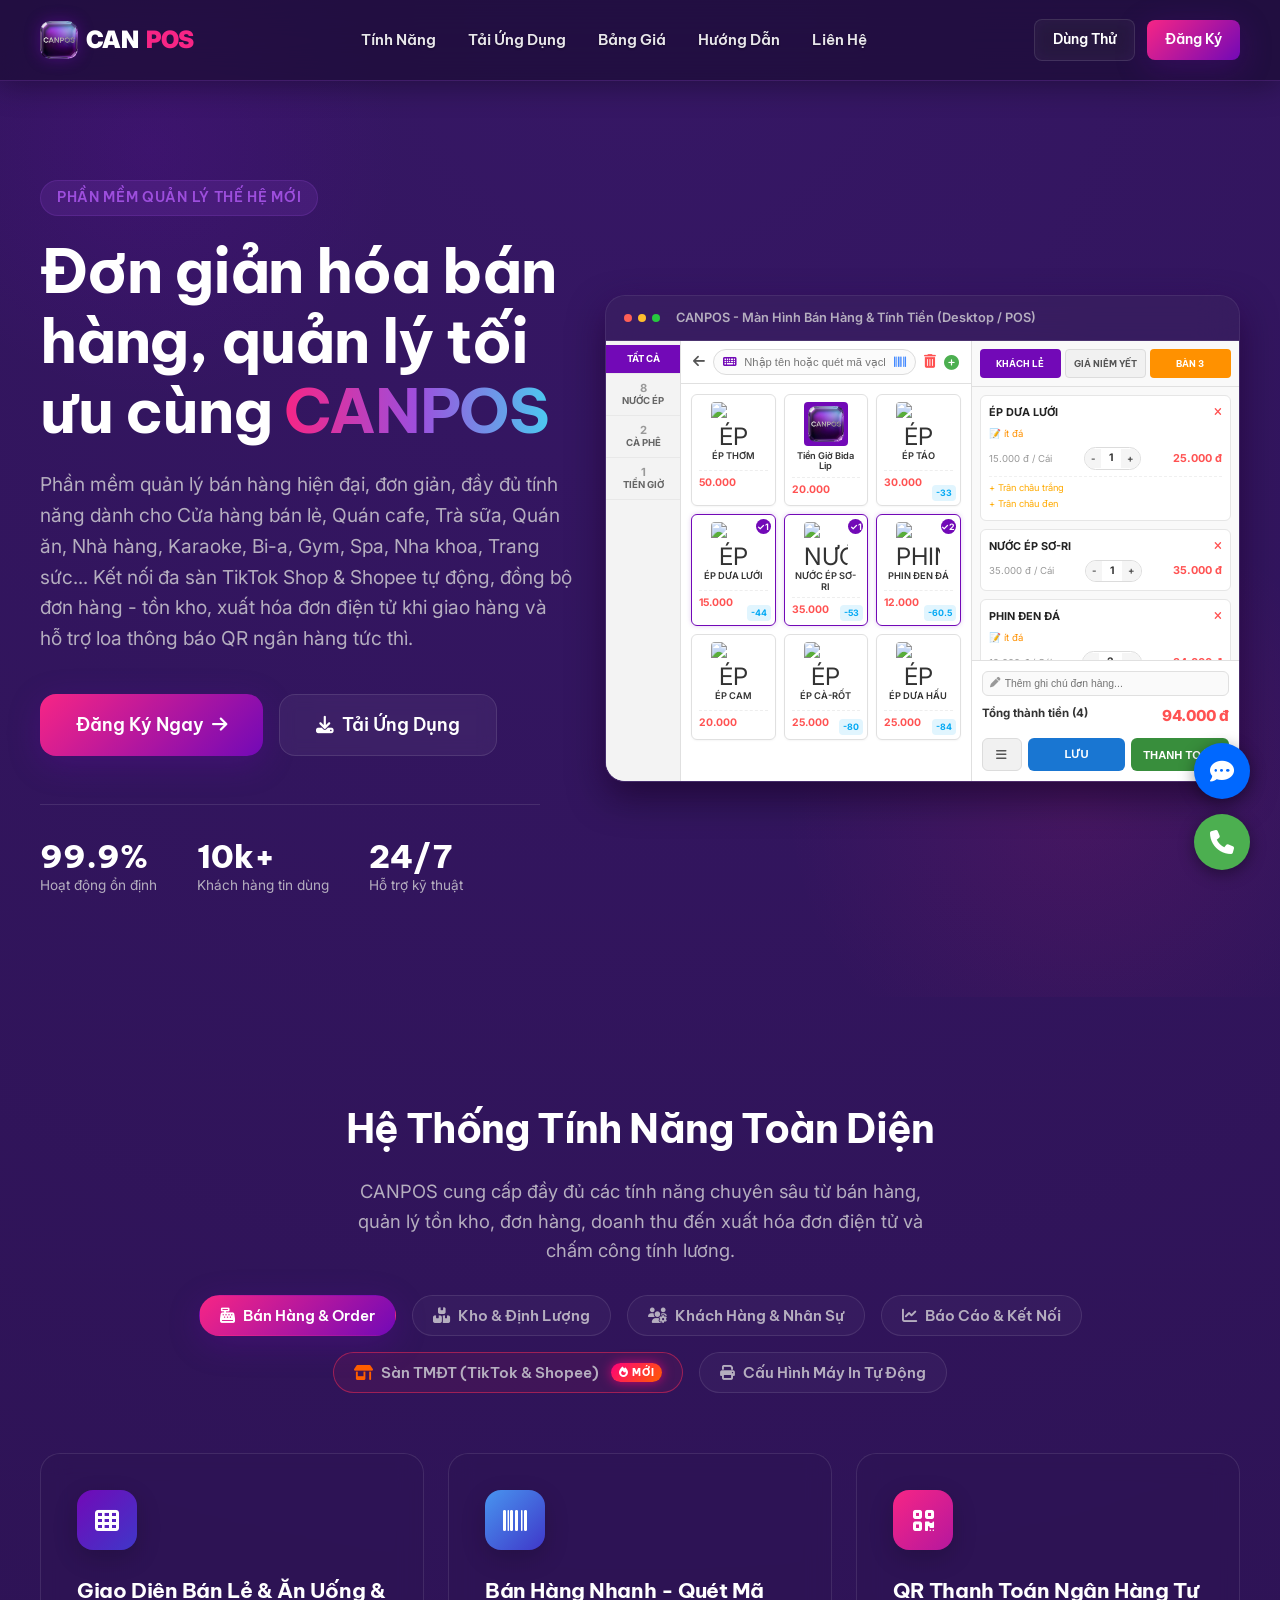
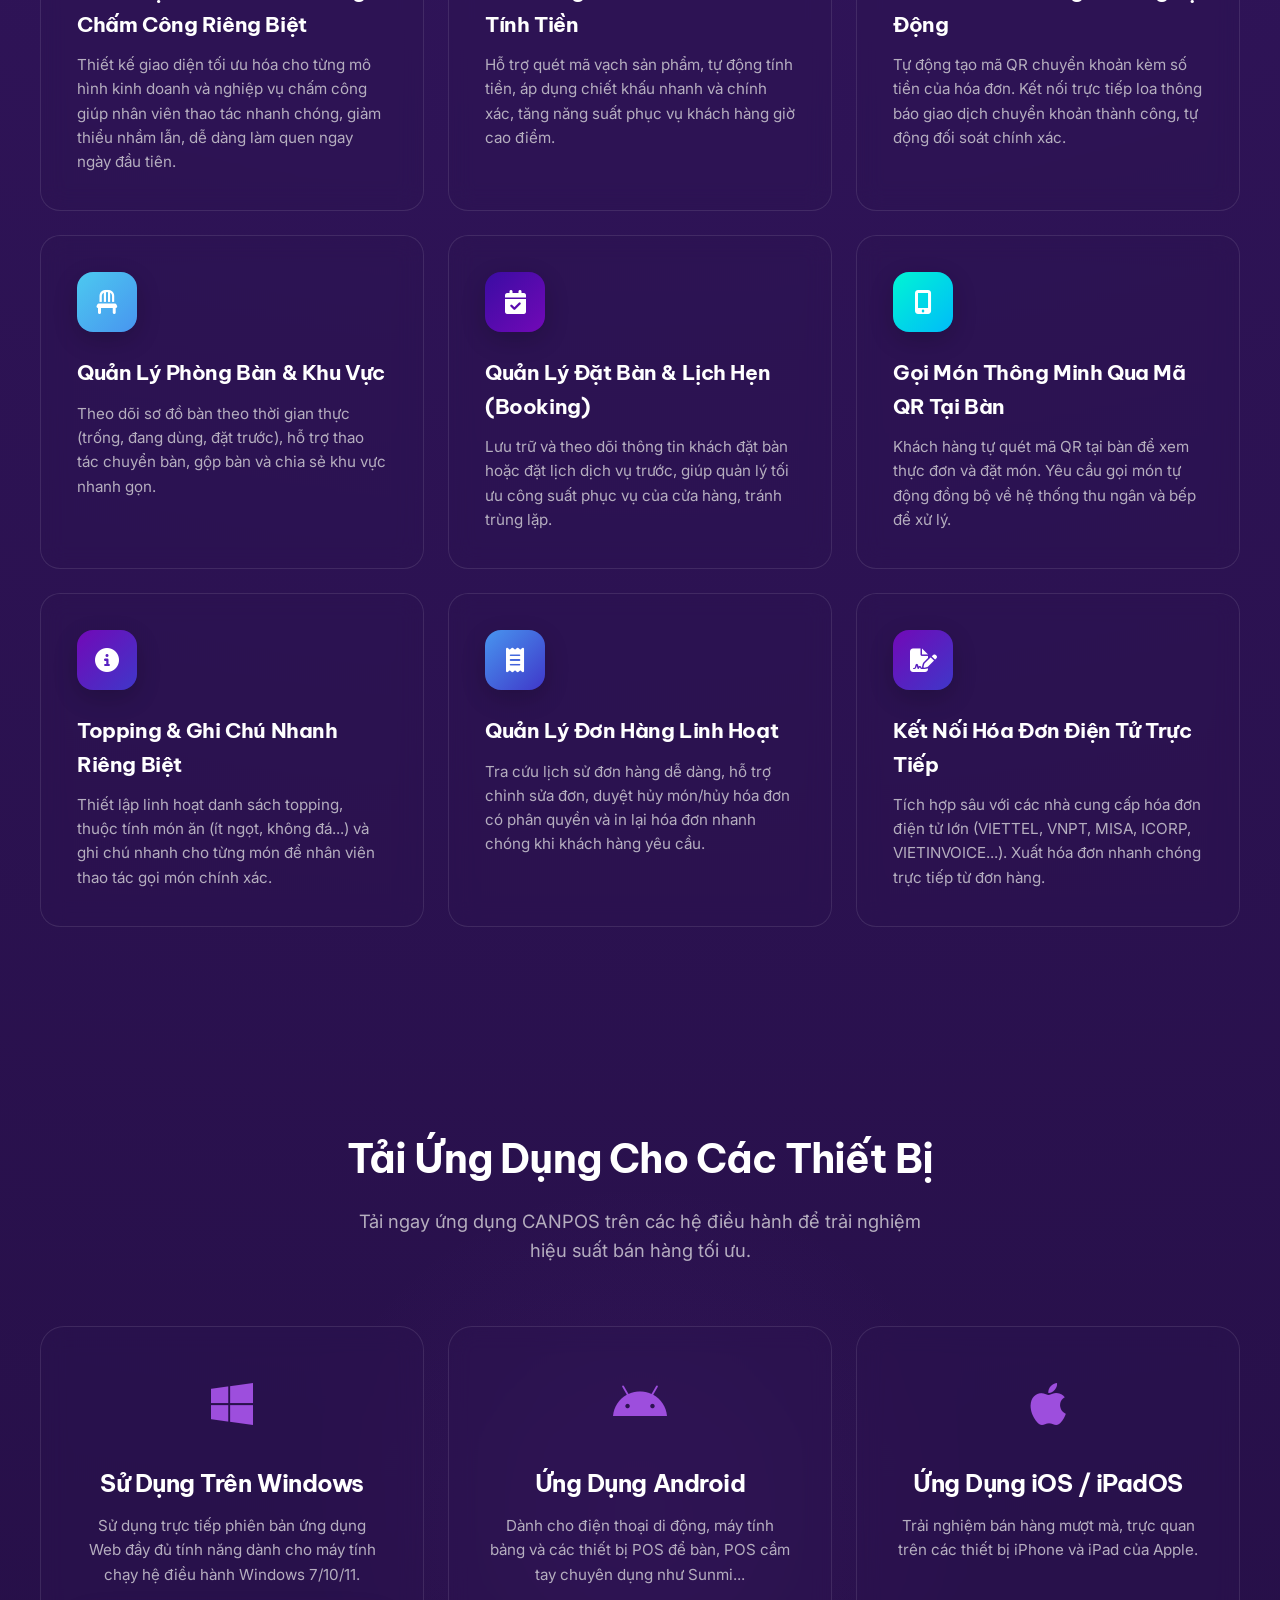
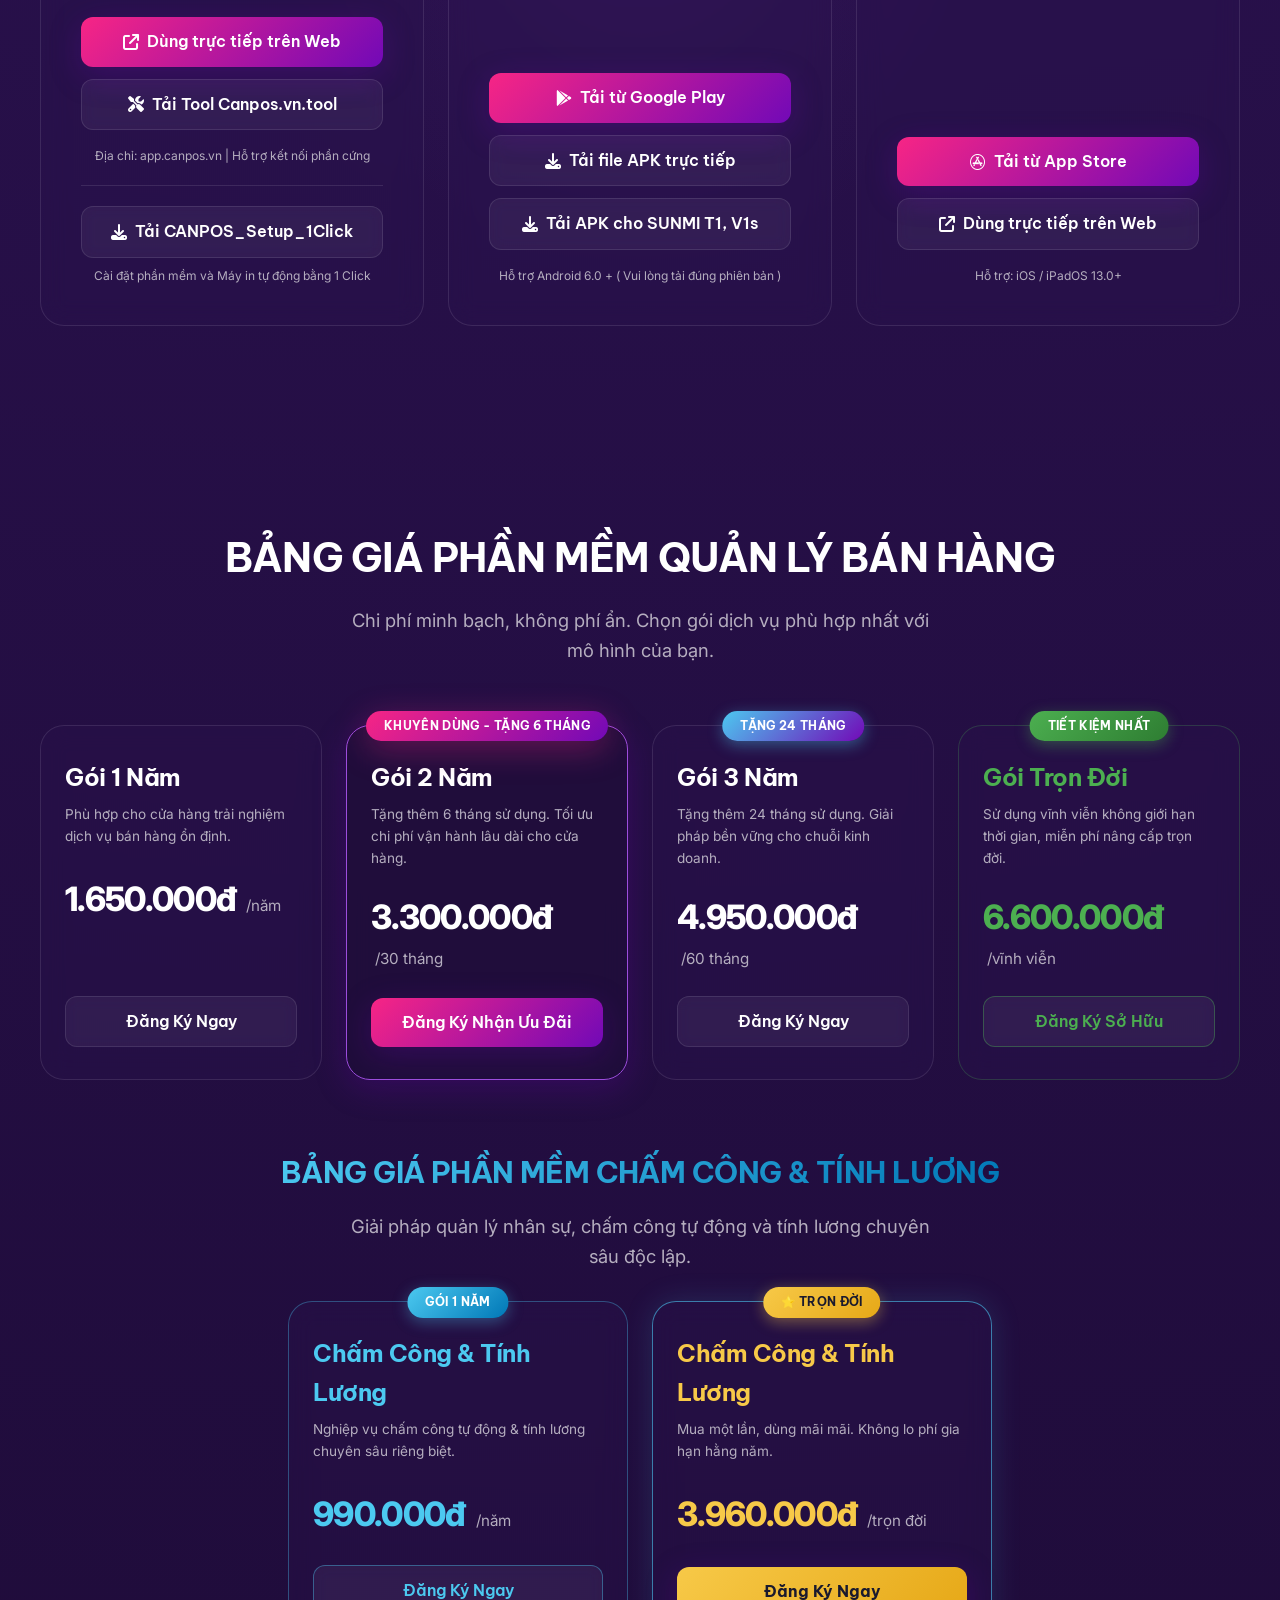
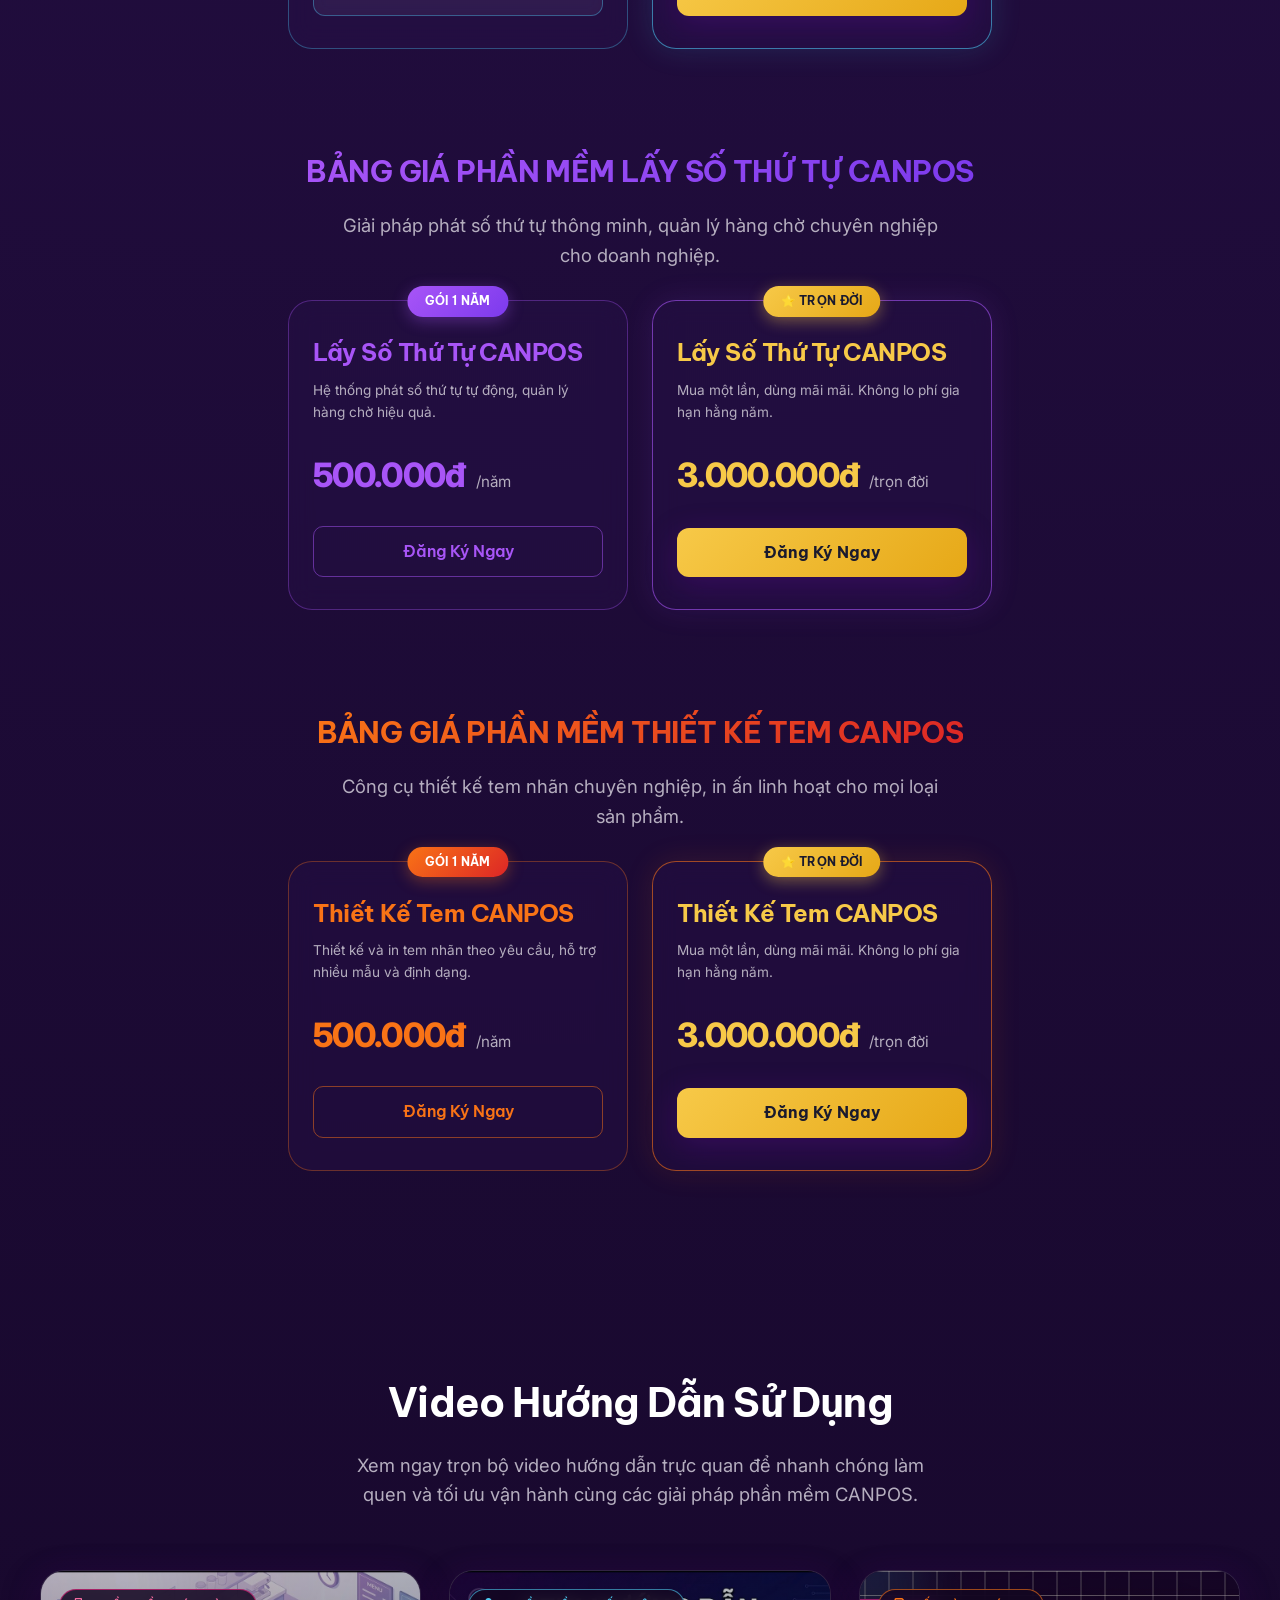
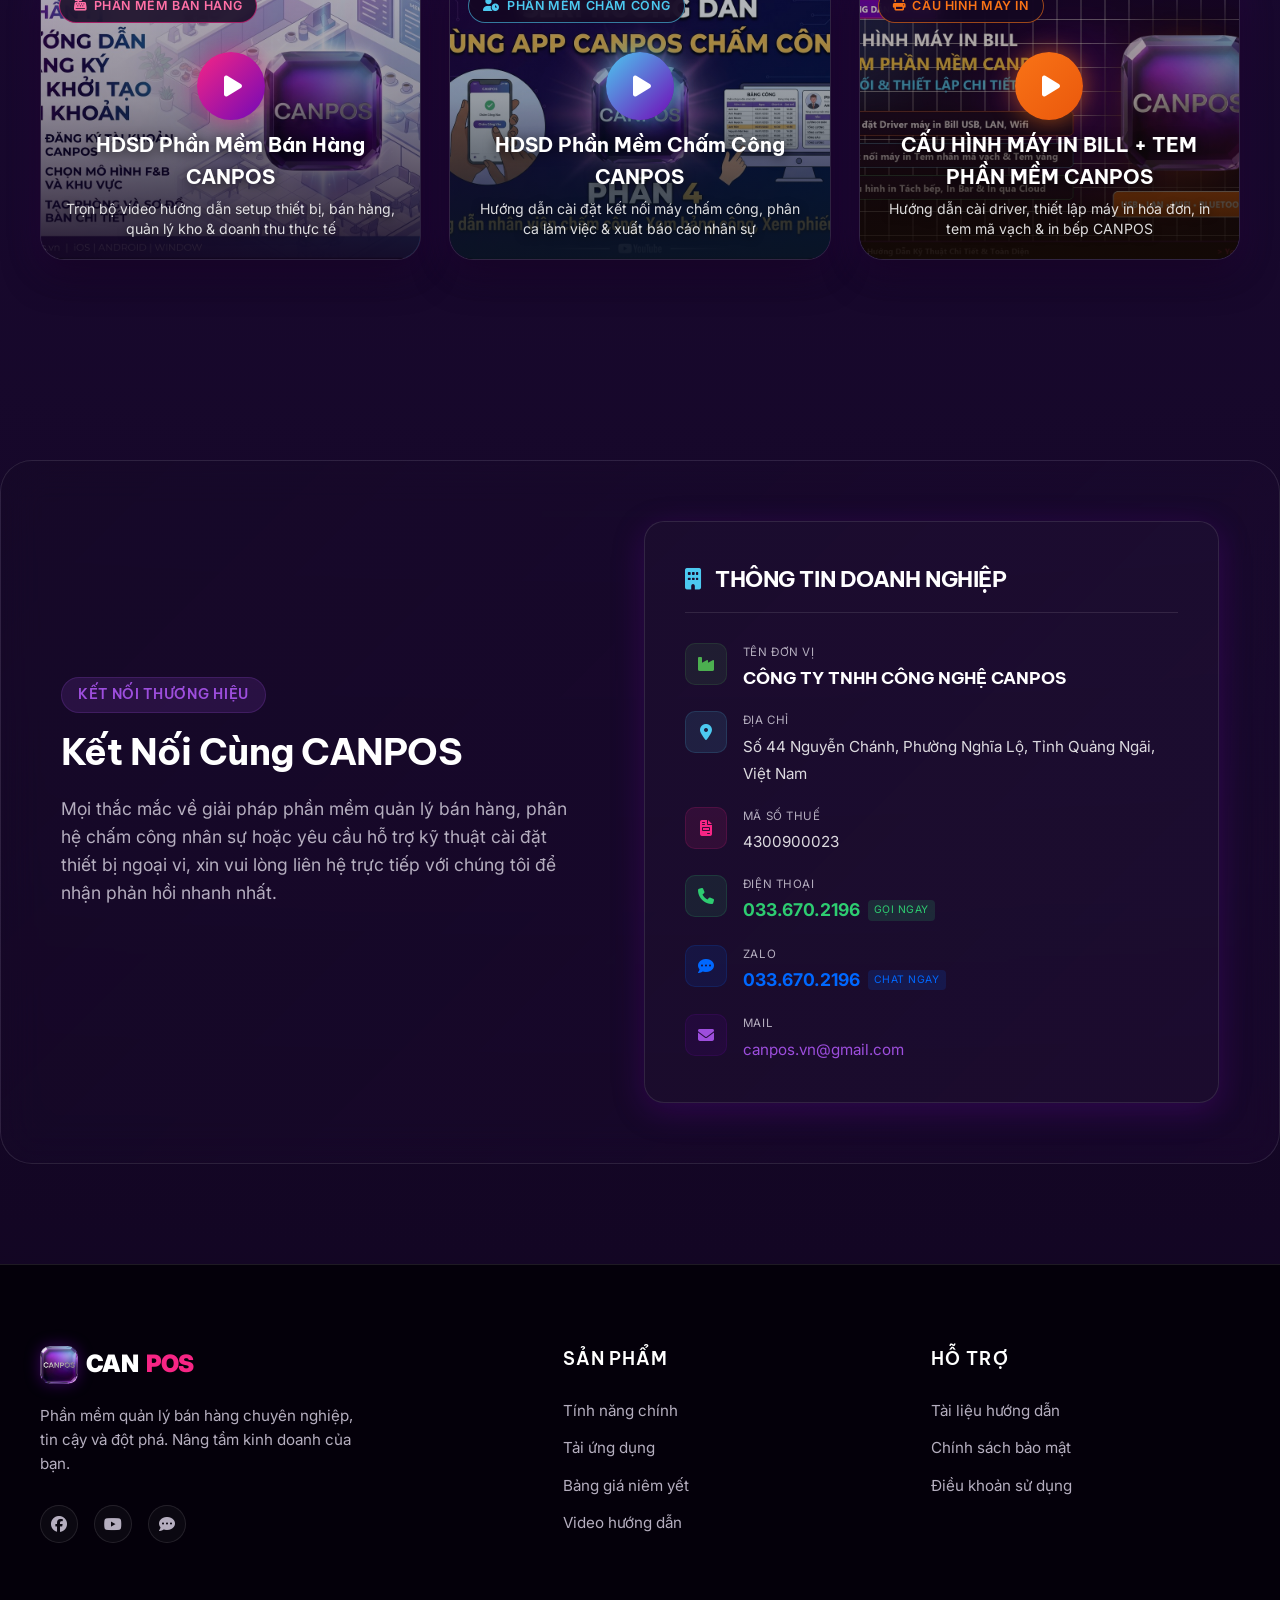
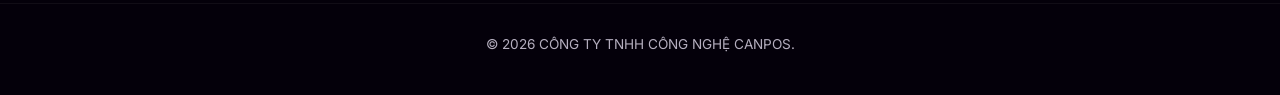
==== commit cf137340: "revert: khoi phuc Hero Visual man hinh POS gon gang ban dau" ====
--- a/index.html
+++ b/index.html
@@ -266,29 +266,6 @@
                         </div>
                     </div>
                 </div>
-
-                <!-- Mobile Devices Container for perfect layout on Desktop & Mobile -->
-                <div class="hero-phones-container">
-                    <!-- Left Smartphone Device: Real Reports App (5.jpg) -->
-                    <div class="hero-phone-device device-left">
-                        <span class="phone-badge-tag badge-cyan"><i class="fa-solid fa-chart-pie"></i> Báo Cáo 360°</span>
-                        <div class="phone-screen-inner">
-                            <img src="assets/5.jpg" alt="Giao diện Báo Cáo Doanh Thu CANPOS Mobile" class="phone-screen-img" loading="eager">
-                        </div>
-                    </div>
-
-                    <!-- Right Smartphone Device: Real POS Order App (3.jpg & 4.jpg) -->
-                    <div class="hero-phone-device device-right">
-                        <span class="phone-badge-tag"><i class="fa-solid fa-mobile-screen"></i> Bán Hàng &amp; Order</span>
-                        <div class="phone-screen-inner">
-                            <img id="right-phone-img" src="assets/3.jpg" alt="Giao diện Bán Hàng &amp; Order CANPOS Mobile" class="phone-screen-img" loading="eager">
-                            <div class="phone-toggle-pills">
-                                <button type="button" class="phone-pill-btn active" onclick="switchRightPhone('assets/3.jpg', this)">Thực Đơn</button>
-                                <button type="button" class="phone-pill-btn" onclick="switchRightPhone('assets/4.jpg', this)">Phòng Bàn</button>
-                            </div>
-                        </div>
-                    </div>
-                </div>
             </div>
         </div>
     </section>
--- a/style.css
+++ b/style.css
@@ -379,301 +379,24 @@
     align-items: center;
 }
 
-.hero-visual {
-    position: relative;
+.dashboard-mockup {
     width: 100%;
     max-width: 950px;
-    margin: 0 auto;
-}
-
-.dashboard-mockup {
-    width: 100%;
     background: var(--bg-card);
     border: 1px solid var(--border-glass);
     border-radius: 20px;
     overflow: hidden;
     backdrop-filter: blur(20px);
     box-shadow: var(--shadow-strong), var(--shadow-glow);
-    animation: float 7s ease-in-out infinite;
+    animation: float 6s ease-in-out infinite;
     transform-style: preserve-3d;
     text-align: left;
-    position: relative;
-    z-index: 2;
 }
 
 @keyframes float {
-    0% { transform: translateY(0px); }
-    50% { transform: translateY(-10px); }
-    100% { transform: translateY(0px); }
-}
-
-/* ==========================================================================
-   HERO MULTI-DEVICE COMPOSITION (DESKTOP POS + REAL PHONE SCREENS 3, 4, 5)
-   ========================================================================== */
-.hero-visual {
-    position: relative;
-    width: 100%;
-    max-width: 960px;
-    margin: 0 auto;
-}
-
-.dashboard-mockup {
-    width: 100%;
-    max-width: 820px;
-    margin: 0 auto;
-    background: var(--bg-card);
-    border: 1px solid var(--border-glass);
-    border-radius: 20px;
-    overflow: hidden;
-    backdrop-filter: blur(20px);
-    box-shadow: var(--shadow-strong), var(--shadow-glow);
-    animation: floatDesktop 8s ease-in-out infinite;
-    transform-style: preserve-3d;
-    text-align: left;
-    position: relative;
-    z-index: 2;
-}
-
-@keyframes floatDesktop {
-    0% { transform: translateY(0px); }
-    50% { transform: translateY(-8px); }
-    100% { transform: translateY(0px); }
-}
-
-/* ==========================================================================
-   HERO MULTI-DEVICE COMPOSITION (DESKTOP POS + REAL PHONE SCREENS 3, 4, 5)
-   ========================================================================== */
-.hero-visual {
-    position: relative;
-    width: 100%;
-    max-width: 960px;
-    margin: 0 auto;
-}
-
-.dashboard-mockup {
-    width: 100%;
-    max-width: 820px;
-    margin: 0 auto;
-    background: var(--bg-card);
-    border: 1px solid var(--border-glass);
-    border-radius: 20px;
-    overflow: hidden;
-    backdrop-filter: blur(20px);
-    box-shadow: var(--shadow-strong), var(--shadow-glow);
-    animation: floatDesktop 8s ease-in-out infinite;
-    transform-style: preserve-3d;
-    text-align: left;
-    position: relative;
-    z-index: 2;
-}
-
-@keyframes floatDesktop {
-    0% { transform: translateY(0px); }
-    50% { transform: translateY(-8px); }
-    100% { transform: translateY(0px); }
-}
-
-/* Container for the 2 phones */
-.hero-phones-container {
-    width: 100%;
-}
-
-/* Realistic Smartphone Device Frames (Left & Right) */
-.hero-phone-device {
-    position: absolute;
-    width: 220px;
-    background: #0f071a;
-    border: 3.5px solid #7928ca;
-    border-radius: 36px;
-    padding: 8px 7px 10px;
-    box-shadow: 0 25px 50px rgba(0, 0, 0, 0.75), 0 0 35px rgba(121, 40, 202, 0.35);
-    z-index: 10;
-    transition: var(--transition-smooth);
-    box-sizing: border-box;
-}
-
-.hero-phone-device:hover {
-    transform: translateY(-8px) scale(1.03) !important;
-    border-color: #a855f7;
-    box-shadow: 0 30px 60px rgba(0, 0, 0, 0.85), 0 0 45px rgba(168, 85, 247, 0.6);
-    z-index: 20;
-}
-
-/* Left Phone: Reports App (5.jpg) */
-.hero-phone-device.device-left {
-    left: -35px;
-    bottom: -35px;
-    animation: floatPhoneLeft 6s ease-in-out infinite alternate;
-}
-
-@keyframes floatPhoneLeft {
-    0% { transform: translateY(0px) rotate(-2deg); }
-    100% { transform: translateY(-12px) rotate(0deg); }
-}
-
-/* Right Phone: Order & Table Map (3.jpg / 4.jpg) */
-.hero-phone-device.device-right {
-    right: -35px;
-    bottom: -35px;
-    animation: floatPhoneRight 6.5s ease-in-out infinite alternate;
-}
-
-@keyframes floatPhoneRight {
-    0% { transform: translateY(0px) rotate(2deg); }
-    100% { transform: translateY(-14px) rotate(0deg); }
-}
-
-.phone-screen-inner {
-    position: relative;
-    background: #000000;
-    border-radius: 28px;
-    overflow: hidden;
-    height: 380px;
-    box-shadow: inset 0 0 4px rgba(255, 255, 255, 0.2);
-}
-
-.phone-screen-img {
-    width: 100%;
-    height: 100%;
-    object-fit: cover;
-    object-position: top center;
-    display: block;
-    transition: opacity 0.3s ease;
-}
-
-.phone-badge-tag {
-    position: absolute;
-    top: -12px;
-    left: 50%;
-    transform: translateX(-50%);
-    background: linear-gradient(135deg, #7209b7, #f72585);
-    color: #ffffff;
-    padding: 4px 12px;
-    border-radius: 20px;
-    font-size: 0.64rem;
-    font-weight: 800;
-    letter-spacing: 0.04em;
-    text-transform: uppercase;
-    white-space: nowrap;
-    box-shadow: 0 4px 12px rgba(247, 37, 133, 0.5);
-    z-index: 15;
-    display: flex;
-    align-items: center;
-    gap: 4px;
-}
-
-.phone-badge-tag.badge-cyan {
-    background: linear-gradient(135deg, #0077b6, #4cc9f0);
-    box-shadow: 0 4px 12px rgba(76, 201, 240, 0.5);
-}
-
-/* Switcher tabs on the right phone */
-.phone-toggle-pills {
-    position: absolute;
-    bottom: 8px;
-    left: 50%;
-    transform: translateX(-50%);
-    display: flex;
-    gap: 4px;
-    background: rgba(15, 7, 28, 0.9);
-    border: 1px solid rgba(255, 255, 255, 0.25);
-    padding: 3px 6px;
-    border-radius: 100px;
-    backdrop-filter: blur(10px);
-    z-index: 15;
-}
-
-.phone-pill-btn {
-    background: transparent;
-    border: none;
-    color: rgba(255, 255, 255, 0.75);
-    font-family: 'Be Vietnam Pro', sans-serif;
-    font-size: 0.58rem;
-    font-weight: 700;
-    padding: 3px 9px;
-    border-radius: 12px;
-    cursor: pointer;
-    transition: all 0.2s ease;
-}
-
-.phone-pill-btn.active {
-    background: #7209b7;
-    color: #ffffff;
-    box-shadow: 0 2px 6px rgba(114, 9, 183, 0.5);
-}
-
-/* RESPONSIVE LAYOUT FOR TABLET & MOBILE */
-@media (max-width: 1200px) {
-    .hero-phone-device.device-left {
-        left: -15px;
-        width: 195px;
-    }
-    .hero-phone-device.device-right {
-        right: -15px;
-        width: 195px;
-    }
-    .phone-screen-inner {
-        height: 340px;
-    }
-}
-
-@media (max-width: 992px) {
-    .hero-visual {
-        display: flex;
-        flex-direction: column;
-        align-items: center;
-        width: 100%;
-        overflow: visible;
-    }
-
-    .hero-phones-container {
-        display: grid;
-        grid-template-columns: repeat(2, minmax(0, 1fr));
-        gap: 20px;
-        margin-top: 30px;
-        width: 100%;
-        max-width: 540px;
-        margin-left: auto;
-        margin-right: auto;
-        justify-items: center;
-    }
-
-    .hero-phone-device {
-        position: relative !important;
-        left: auto !important;
-        right: auto !important;
-        bottom: auto !important;
-        width: 100% !important;
-        max-width: 255px !important;
-        margin: 0 auto !important;
-        animation: none !important;
-        transform: none !important;
-    }
-
-    .phone-screen-inner {
-        height: 420px;
-    }
-}
-
-@media (max-width: 600px) {
-    .hero-phones-container {
-        grid-template-columns: 1fr;
-        gap: 28px;
-        max-width: 290px;
-        margin-top: 25px;
-    }
-
-    .hero-phone-device {
-        width: 100% !important;
-        max-width: 290px !important;
-        border-radius: 36px;
-        padding: 9px 8px 12px;
-    }
-
-    .phone-screen-inner {
-        height: 460px;
-        border-radius: 28px;
-    }
+    0% { transform: translateY(0px) rotate(0deg); }
+    50% { transform: translateY(-15px) rotate(0.5deg); }
+    100% { transform: translateY(0px) rotate(0deg); }
 }
 
 .mockup-header {
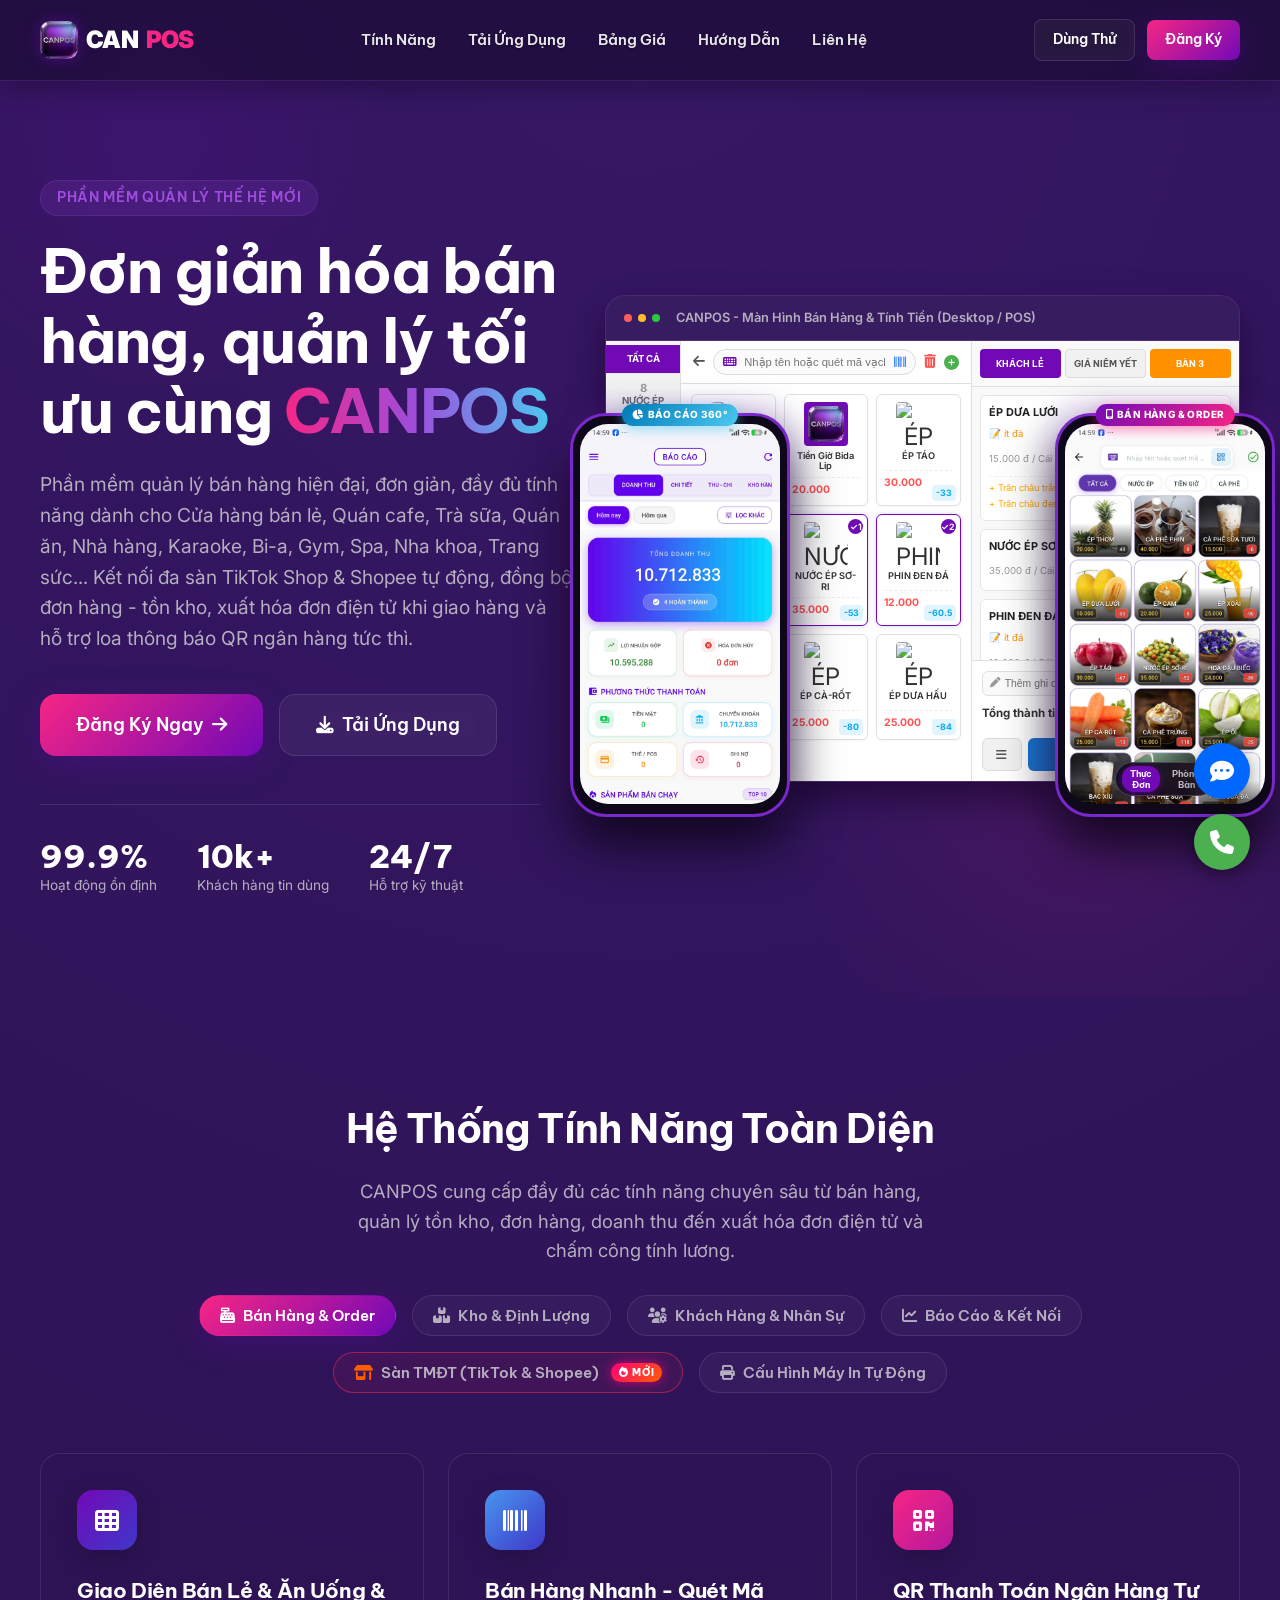
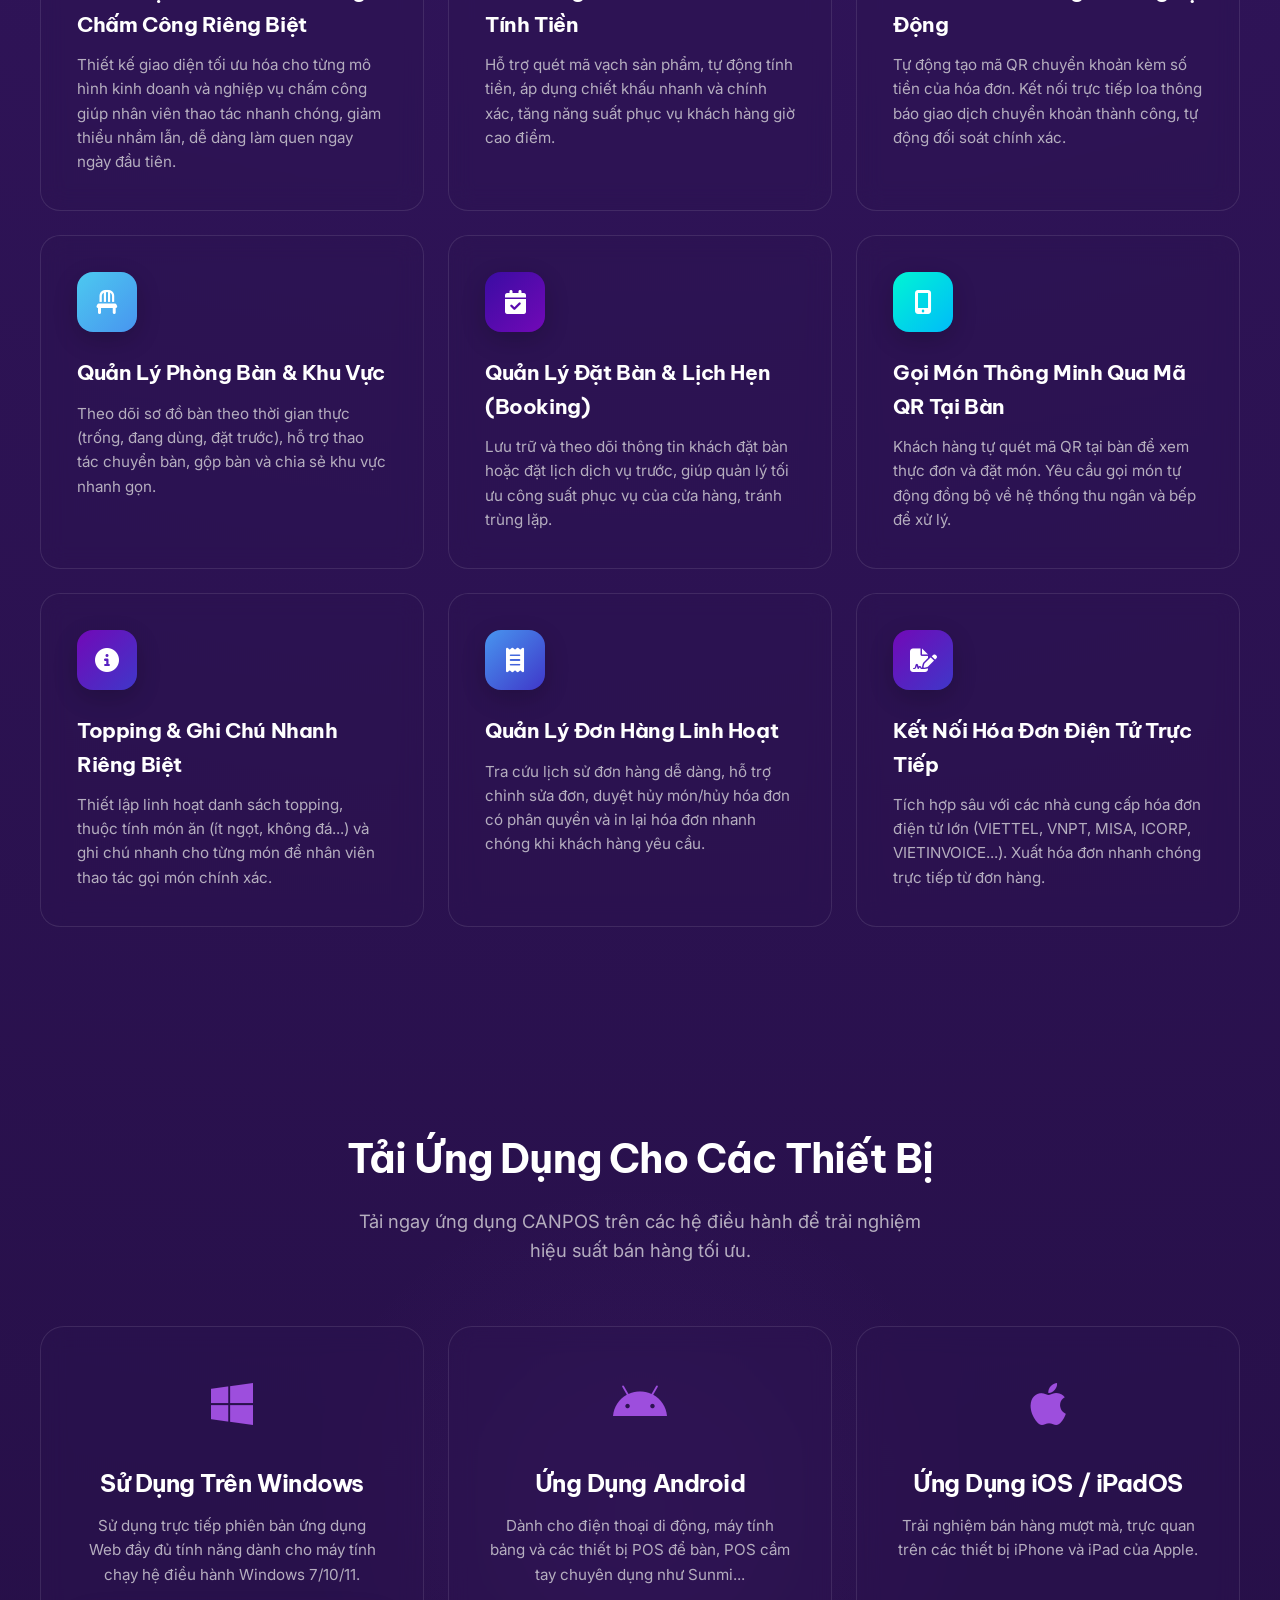
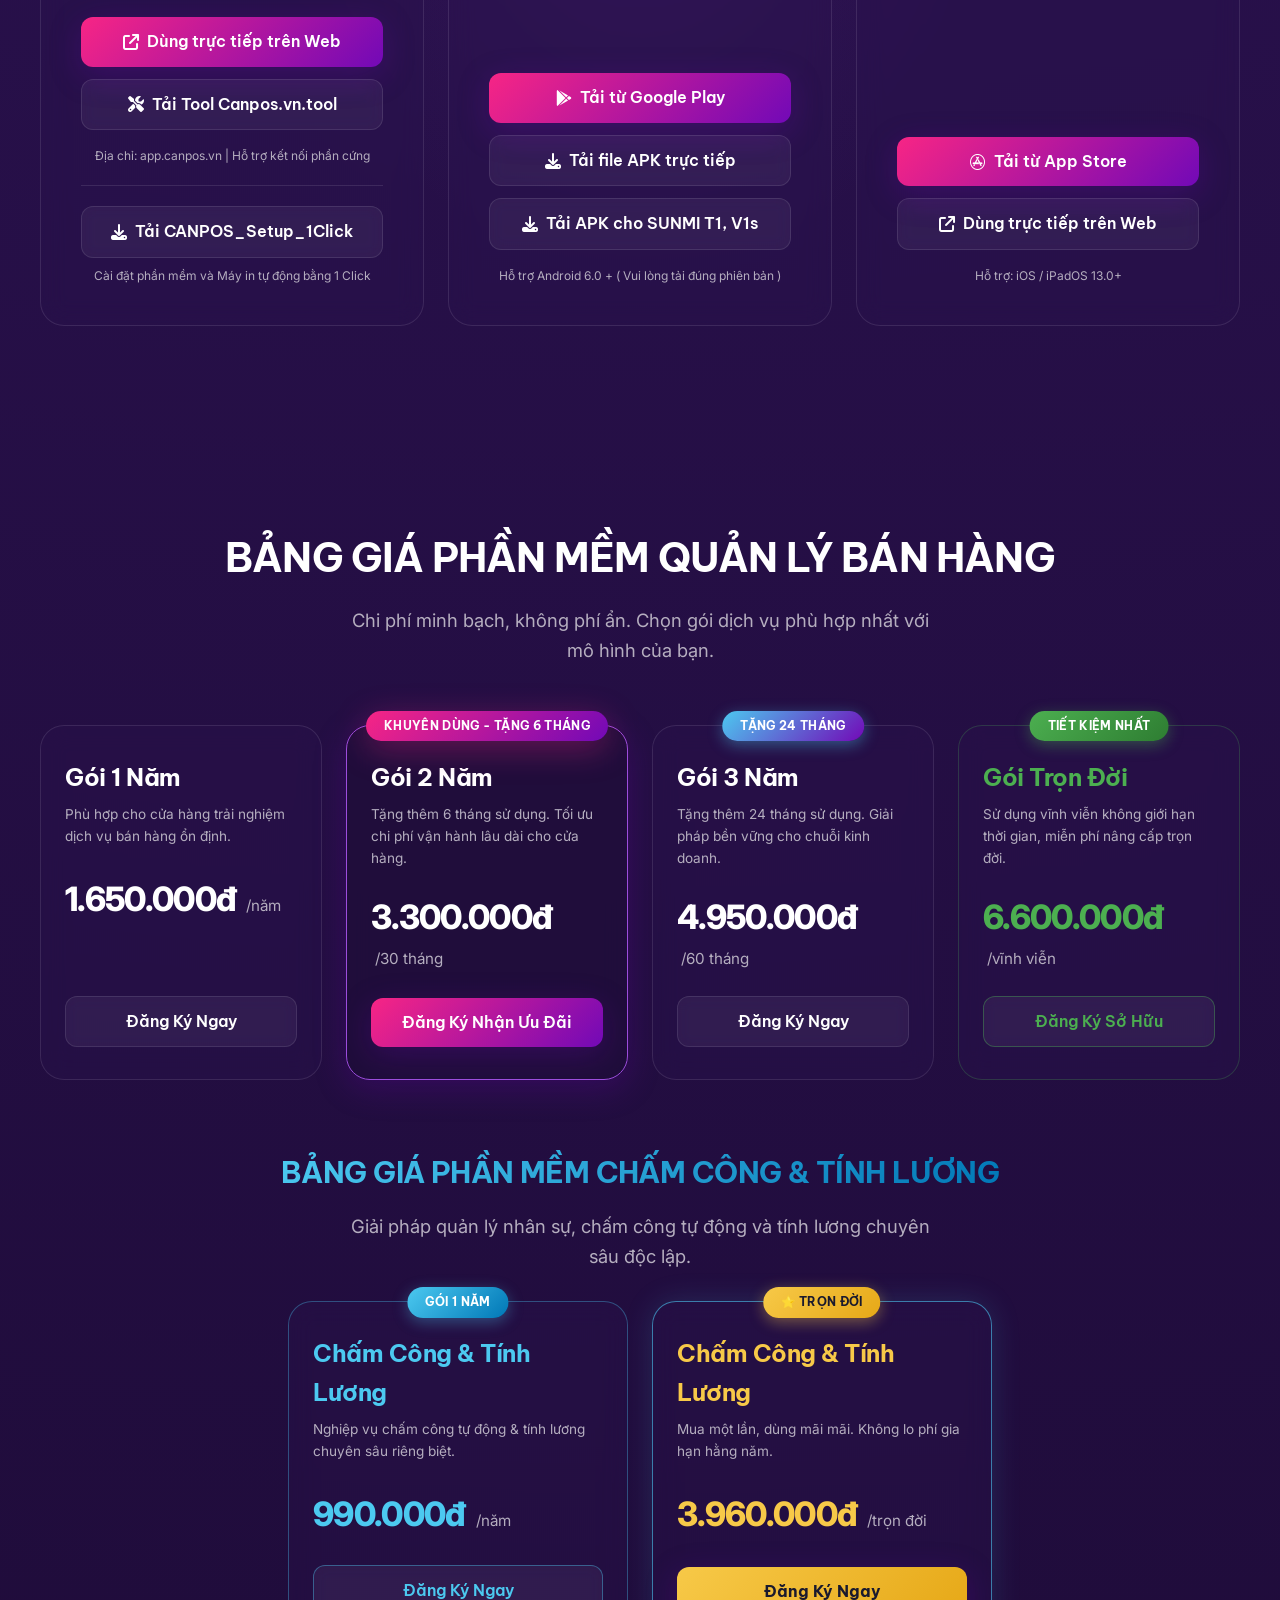
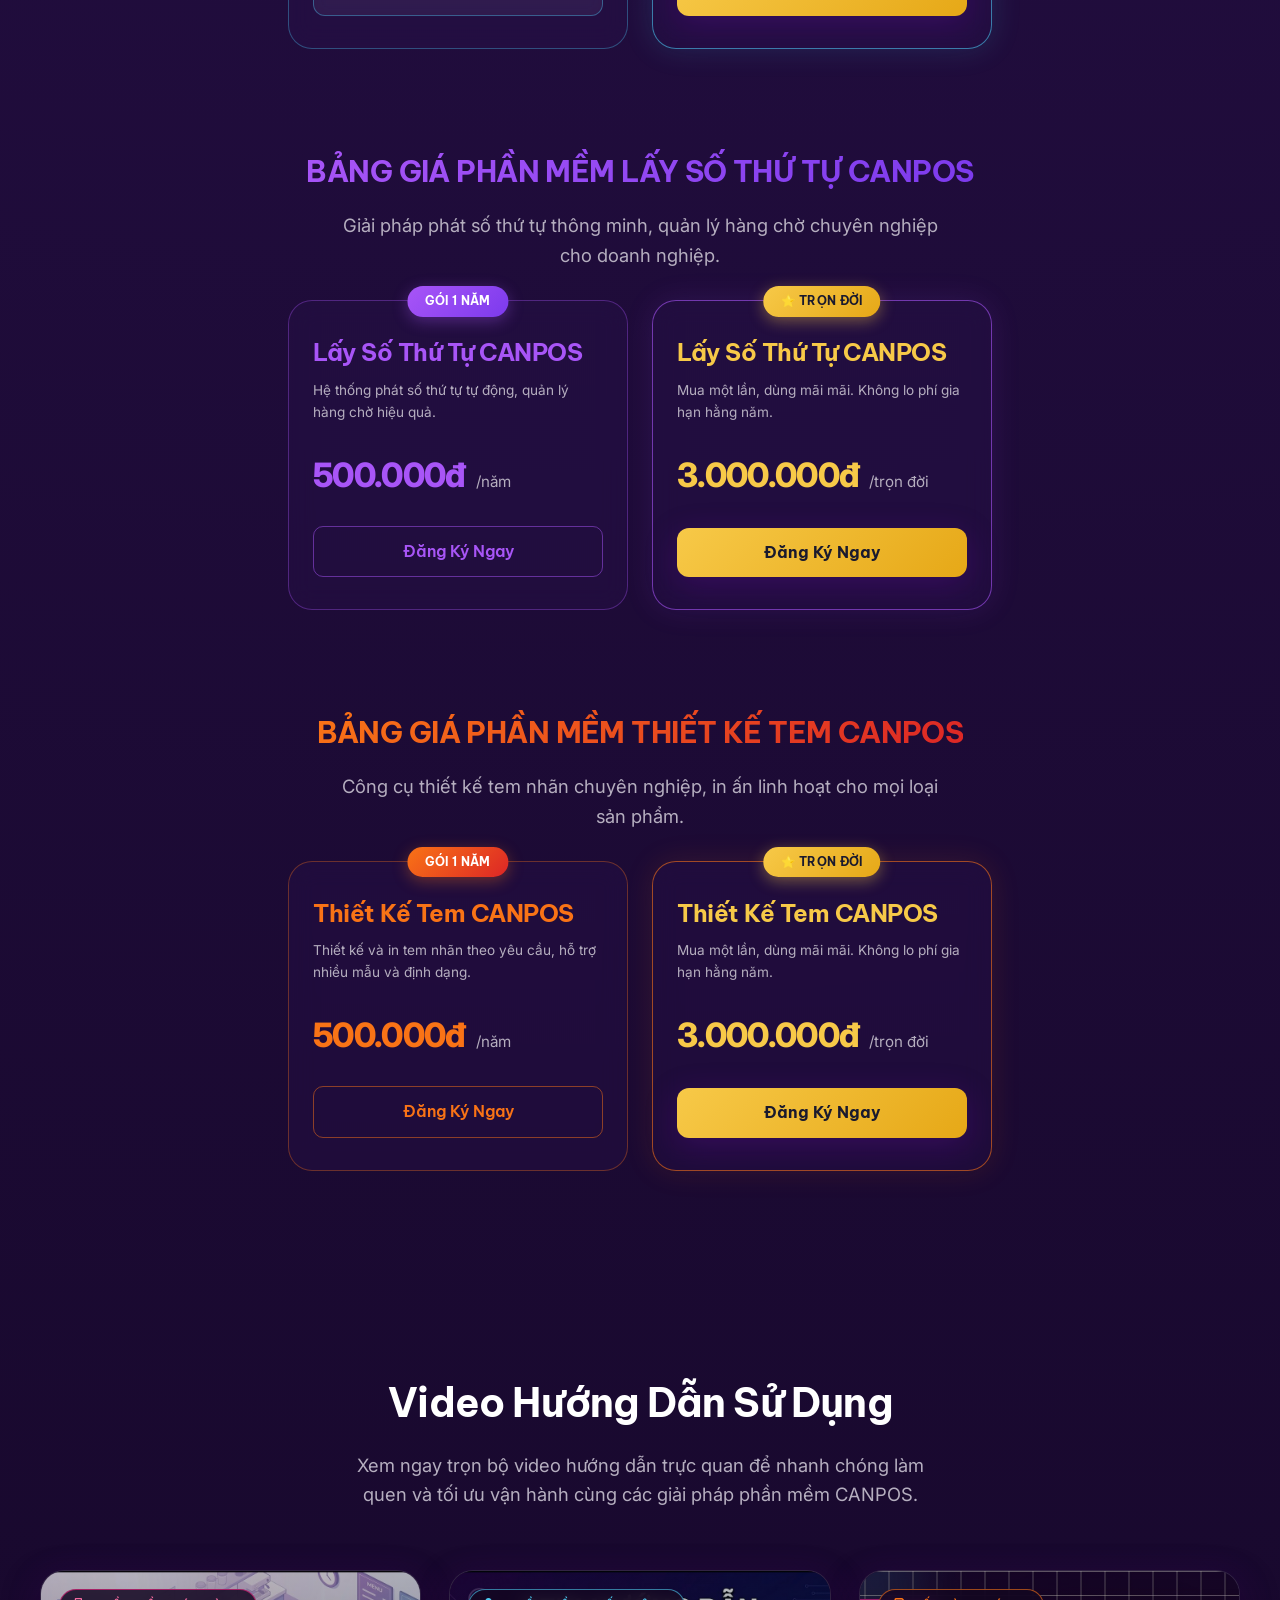
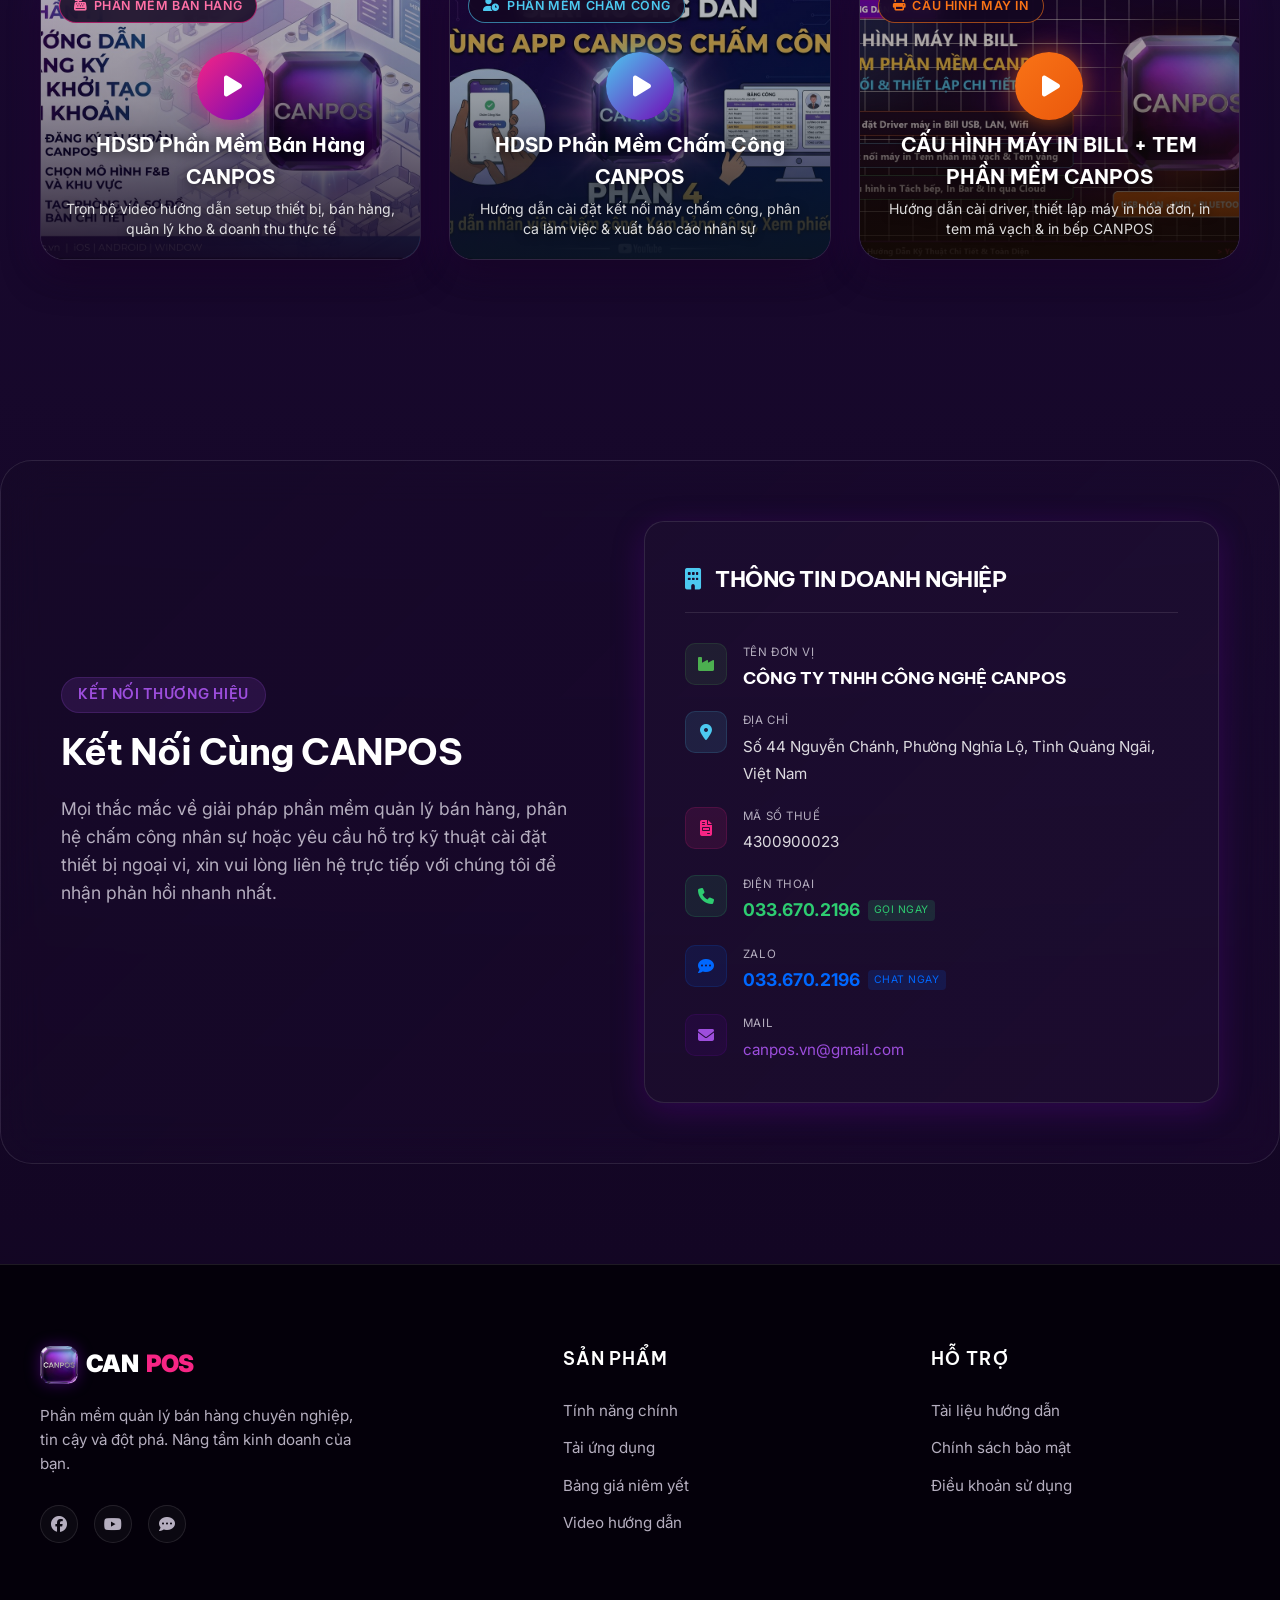
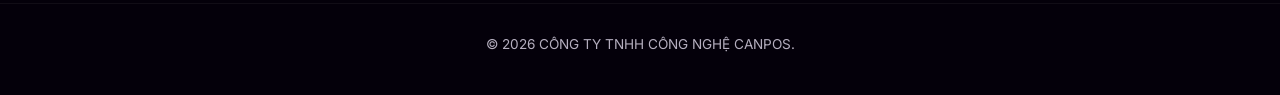
==== commit 6adceeb8: "feat: khoi phuc giao dien Hero 2 dien thoai anh thuc te 3, 4, 5" ====
--- a/index.html
+++ b/index.html
@@ -266,6 +266,26 @@
                         </div>
                     </div>
                 </div>
+
+                <!-- Left Smartphone Device: Real Reports App (5.jpg) -->
+                <div class="hero-phone-device device-left">
+                    <span class="phone-badge-tag badge-cyan"><i class="fa-solid fa-chart-pie"></i> Báo Cáo 360°</span>
+                    <div class="phone-screen-inner">
+                        <img src="assets/5.jpg" alt="Giao diện Báo Cáo Doanh Thu CANPOS Mobile" class="phone-screen-img" loading="eager">
+                    </div>
+                </div>
+
+                <!-- Right Smartphone Device: Real POS Order App (3.jpg & 4.jpg) -->
+                <div class="hero-phone-device device-right">
+                    <span class="phone-badge-tag"><i class="fa-solid fa-mobile-screen"></i> Bán Hàng &amp; Order</span>
+                    <div class="phone-screen-inner">
+                        <img id="right-phone-img" src="assets/3.jpg" alt="Giao diện Bán Hàng &amp; Order CANPOS Mobile" class="phone-screen-img" loading="eager">
+                        <div class="phone-toggle-pills">
+                            <button type="button" class="phone-pill-btn active" onclick="switchRightPhone('assets/3.jpg', this)">Thực Đơn</button>
+                            <button type="button" class="phone-pill-btn" onclick="switchRightPhone('assets/4.jpg', this)">Phòng Bàn</button>
+                        </div>
+                    </div>
+                </div>
             </div>
         </div>
     </section>
--- a/style.css
+++ b/style.css
@@ -379,24 +379,253 @@
     align-items: center;
 }
 
+.hero-visual {
+    position: relative;
+    width: 100%;
+    max-width: 950px;
+    margin: 0 auto;
+}
+
 .dashboard-mockup {
     width: 100%;
-    max-width: 950px;
     background: var(--bg-card);
     border: 1px solid var(--border-glass);
     border-radius: 20px;
     overflow: hidden;
     backdrop-filter: blur(20px);
     box-shadow: var(--shadow-strong), var(--shadow-glow);
-    animation: float 6s ease-in-out infinite;
+    animation: float 7s ease-in-out infinite;
     transform-style: preserve-3d;
     text-align: left;
+    position: relative;
+    z-index: 2;
 }
 
 @keyframes float {
-    0% { transform: translateY(0px) rotate(0deg); }
-    50% { transform: translateY(-15px) rotate(0.5deg); }
-    100% { transform: translateY(0px) rotate(0deg); }
+    0% { transform: translateY(0px); }
+    50% { transform: translateY(-10px); }
+    100% { transform: translateY(0px); }
+}
+
+/* ==========================================================================
+   HERO MULTI-DEVICE COMPOSITION (DESKTOP POS + REAL PHONE SCREENS 3, 4, 5)
+   ========================================================================== */
+.hero-visual {
+    position: relative;
+    width: 100%;
+    max-width: 960px;
+    margin: 0 auto;
+}
+
+.dashboard-mockup {
+    width: 100%;
+    max-width: 820px;
+    margin: 0 auto;
+    background: var(--bg-card);
+    border: 1px solid var(--border-glass);
+    border-radius: 20px;
+    overflow: hidden;
+    backdrop-filter: blur(20px);
+    box-shadow: var(--shadow-strong), var(--shadow-glow);
+    animation: floatDesktop 8s ease-in-out infinite;
+    transform-style: preserve-3d;
+    text-align: left;
+    position: relative;
+    z-index: 2;
+}
+
+@keyframes floatDesktop {
+    0% { transform: translateY(0px); }
+    50% { transform: translateY(-8px); }
+    100% { transform: translateY(0px); }
+}
+
+/* Realistic Smartphone Device Frames (Left & Right) */
+.hero-phone-device {
+    position: absolute;
+    width: 220px;
+    background: #0f071a;
+    border: 3.5px solid #7928ca;
+    border-radius: 36px;
+    padding: 8px 7px 10px;
+    box-shadow: 0 25px 50px rgba(0, 0, 0, 0.75), 0 0 35px rgba(121, 40, 202, 0.35);
+    z-index: 10;
+    transition: var(--transition-smooth);
+}
+
+.hero-phone-device:hover {
+    transform: translateY(-8px) scale(1.03) !important;
+    border-color: #a855f7;
+    box-shadow: 0 30px 60px rgba(0, 0, 0, 0.85), 0 0 45px rgba(168, 85, 247, 0.6);
+    z-index: 20;
+}
+
+/* Left Phone: Reports App (5.jpg) */
+.hero-phone-device.device-left {
+    left: -35px;
+    bottom: -35px;
+    animation: floatPhoneLeft 6s ease-in-out infinite alternate;
+}
+
+@keyframes floatPhoneLeft {
+    0% { transform: translateY(0px) rotate(-2deg); }
+    100% { transform: translateY(-12px) rotate(0deg); }
+}
+
+/* Right Phone: Order & Table Map (3.jpg / 4.jpg) */
+.hero-phone-device.device-right {
+    right: -35px;
+    bottom: -35px;
+    animation: floatPhoneRight 6.5s ease-in-out infinite alternate;
+}
+
+@keyframes floatPhoneRight {
+    0% { transform: translateY(0px) rotate(2deg); }
+    100% { transform: translateY(-14px) rotate(0deg); }
+}
+
+.phone-screen-inner {
+    position: relative;
+    background: #000000;
+    border-radius: 28px;
+    overflow: hidden;
+    height: 380px;
+    box-shadow: inset 0 0 4px rgba(255, 255, 255, 0.2);
+}
+
+.phone-screen-img {
+    width: 100%;
+    height: 100%;
+    object-fit: cover;
+    object-position: top center;
+    display: block;
+    transition: opacity 0.3s ease;
+}
+
+.phone-badge-tag {
+    position: absolute;
+    top: -12px;
+    left: 50%;
+    transform: translateX(-50%);
+    background: linear-gradient(135deg, #7209b7, #f72585);
+    color: #ffffff;
+    padding: 3px 10px;
+    border-radius: 20px;
+    font-size: 0.62rem;
+    font-weight: 800;
+    letter-spacing: 0.04em;
+    text-transform: uppercase;
+    white-space: nowrap;
+    box-shadow: 0 4px 12px rgba(247, 37, 133, 0.5);
+    z-index: 15;
+    display: flex;
+    align-items: center;
+    gap: 4px;
+}
+
+.phone-badge-tag.badge-cyan {
+    background: linear-gradient(135deg, #0077b6, #4cc9f0);
+    box-shadow: 0 4px 12px rgba(76, 201, 240, 0.5);
+}
+
+/* Switcher tabs on the right phone */
+.phone-toggle-pills {
+    position: absolute;
+    bottom: 8px;
+    left: 50%;
+    transform: translateX(-50%);
+    display: flex;
+    gap: 4px;
+    background: rgba(15, 7, 28, 0.85);
+    border: 1px solid rgba(255, 255, 255, 0.2);
+    padding: 3px 6px;
+    border-radius: 100px;
+    backdrop-filter: blur(8px);
+    z-index: 15;
+}
+
+.phone-pill-btn {
+    background: transparent;
+    border: none;
+    color: rgba(255, 255, 255, 0.7);
+    font-family: 'Be Vietnam Pro', sans-serif;
+    font-size: 0.55rem;
+    font-weight: 700;
+    padding: 2px 8px;
+    border-radius: 12px;
+    cursor: pointer;
+    transition: all 0.2s ease;
+}
+
+.phone-pill-btn.active {
+    background: #7209b7;
+    color: #ffffff;
+    box-shadow: 0 2px 6px rgba(114, 9, 183, 0.5);
+}
+
+/* Floating Audio / Payment Alert Toast */
+.hero-floating-toast {
+    position: absolute;
+    top: -16px;
+    right: 20px;
+    background: linear-gradient(135deg, rgba(16, 185, 129, 0.95), rgba(5, 150, 105, 0.95));
+    color: #ffffff;
+    padding: 6px 14px;
+    border-radius: 100px;
+    font-size: 0.72rem;
+    font-weight: 700;
+    display: flex;
+    align-items: center;
+    gap: 8px;
+    box-shadow: 0 8px 20px rgba(16, 185, 129, 0.4);
+    z-index: 15;
+    animation: floatToast 4.5s ease-in-out infinite alternate;
+}
+
+@keyframes floatToast {
+    0% { transform: translateY(0px); }
+    100% { transform: translateY(-8px); }
+}
+
+@media (max-width: 1200px) {
+    .hero-phone-device.device-left {
+        left: -15px;
+        width: 190px;
+    }
+    .hero-phone-device.device-right {
+        right: -15px;
+        width: 190px;
+    }
+    .phone-screen-inner {
+        height: 330px;
+    }
+}
+
+@media (max-width: 992px) {
+    .hero-phone-device.device-left,
+    .hero-phone-device.device-right {
+        position: relative;
+        left: auto;
+        right: auto;
+        bottom: auto;
+        margin: 20px auto 0;
+        width: 240px;
+        display: inline-block;
+    }
+    .hero-mobile-devices-row {
+        display: flex;
+        justify-content: center;
+        gap: 20px;
+        margin-top: 25px;
+        flex-wrap: wrap;
+    }
+    .phone-screen-inner {
+        height: 380px;
+    }
+    .hero-floating-toast {
+        top: 10px;
+        right: 10px;
+    }
 }
 
 .mockup-header {
@@ -862,76 +1091,6 @@
     font-weight: 700;
     padding: 10px 0;
     cursor: pointer;
-}
-
-/* Responsive POS Screen on Mobile/Tablet */
-@media (max-width: 768px) {
-    .dashboard-mockup {
-        border-radius: 16px;
-        width: 100%;
-        max-width: 100%;
-    }
-    .mockup-header {
-        padding: 8px 12px;
-    }
-    .mockup-title {
-        font-size: 0.68rem;
-    }
-    .mockup-body.pos-layout {
-        height: 360px;
-        grid-template-columns: 52px 1.15fr 1fr;
-    }
-    .products-grid {
-        grid-template-columns: repeat(2, 1fr) !important;
-        gap: 4px !important;
-        padding: 4px !important;
-    }
-    .product-card {
-        padding: 4px !important;
-    }
-    .product-img {
-        height: 48px !important;
-    }
-    .product-name {
-        font-size: 0.52rem !important;
-    }
-    .product-price {
-        font-size: 0.52rem !important;
-    }
-    .pos-sidebar .category-item {
-        font-size: 0.52rem;
-        padding: 6px 2px;
-    }
-    .cart-header-buttons {
-        padding: 4px;
-        gap: 2px;
-    }
-    .cart-btn {
-        font-size: 0.48rem;
-        padding: 4px 2px;
-    }
-    .cart-item-box {
-        padding: 4px;
-    }
-    .item-title {
-        font-size: 0.58rem;
-    }
-    .unit-price, .item-notes {
-        font-size: 0.48rem;
-    }
-}
-
-@media (max-width: 480px) {
-    .mockup-body.pos-layout {
-        grid-template-columns: 48px 1fr;
-        height: 330px;
-    }
-    .pos-cart {
-        display: none;
-    }
-    .products-grid {
-        grid-template-columns: repeat(3, 1fr) !important;
-    }
 }
 
 /* Features Section */
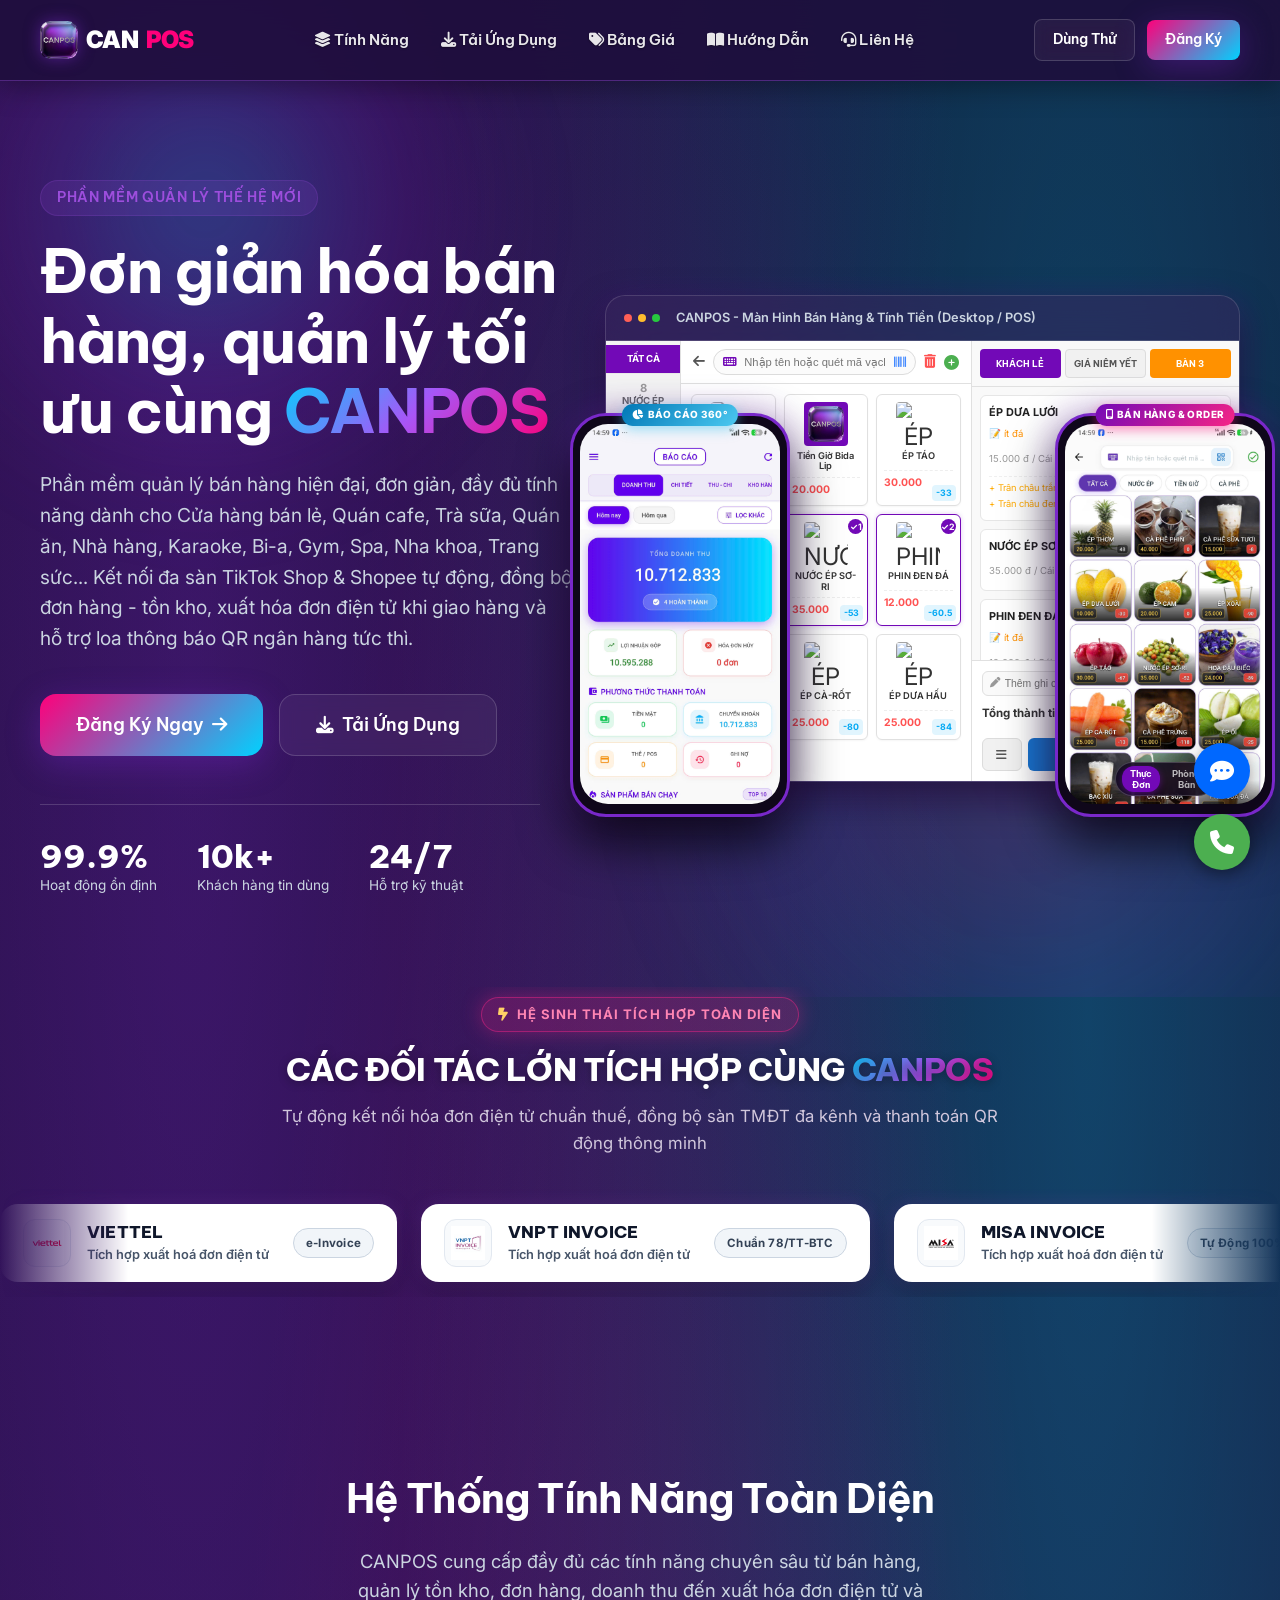
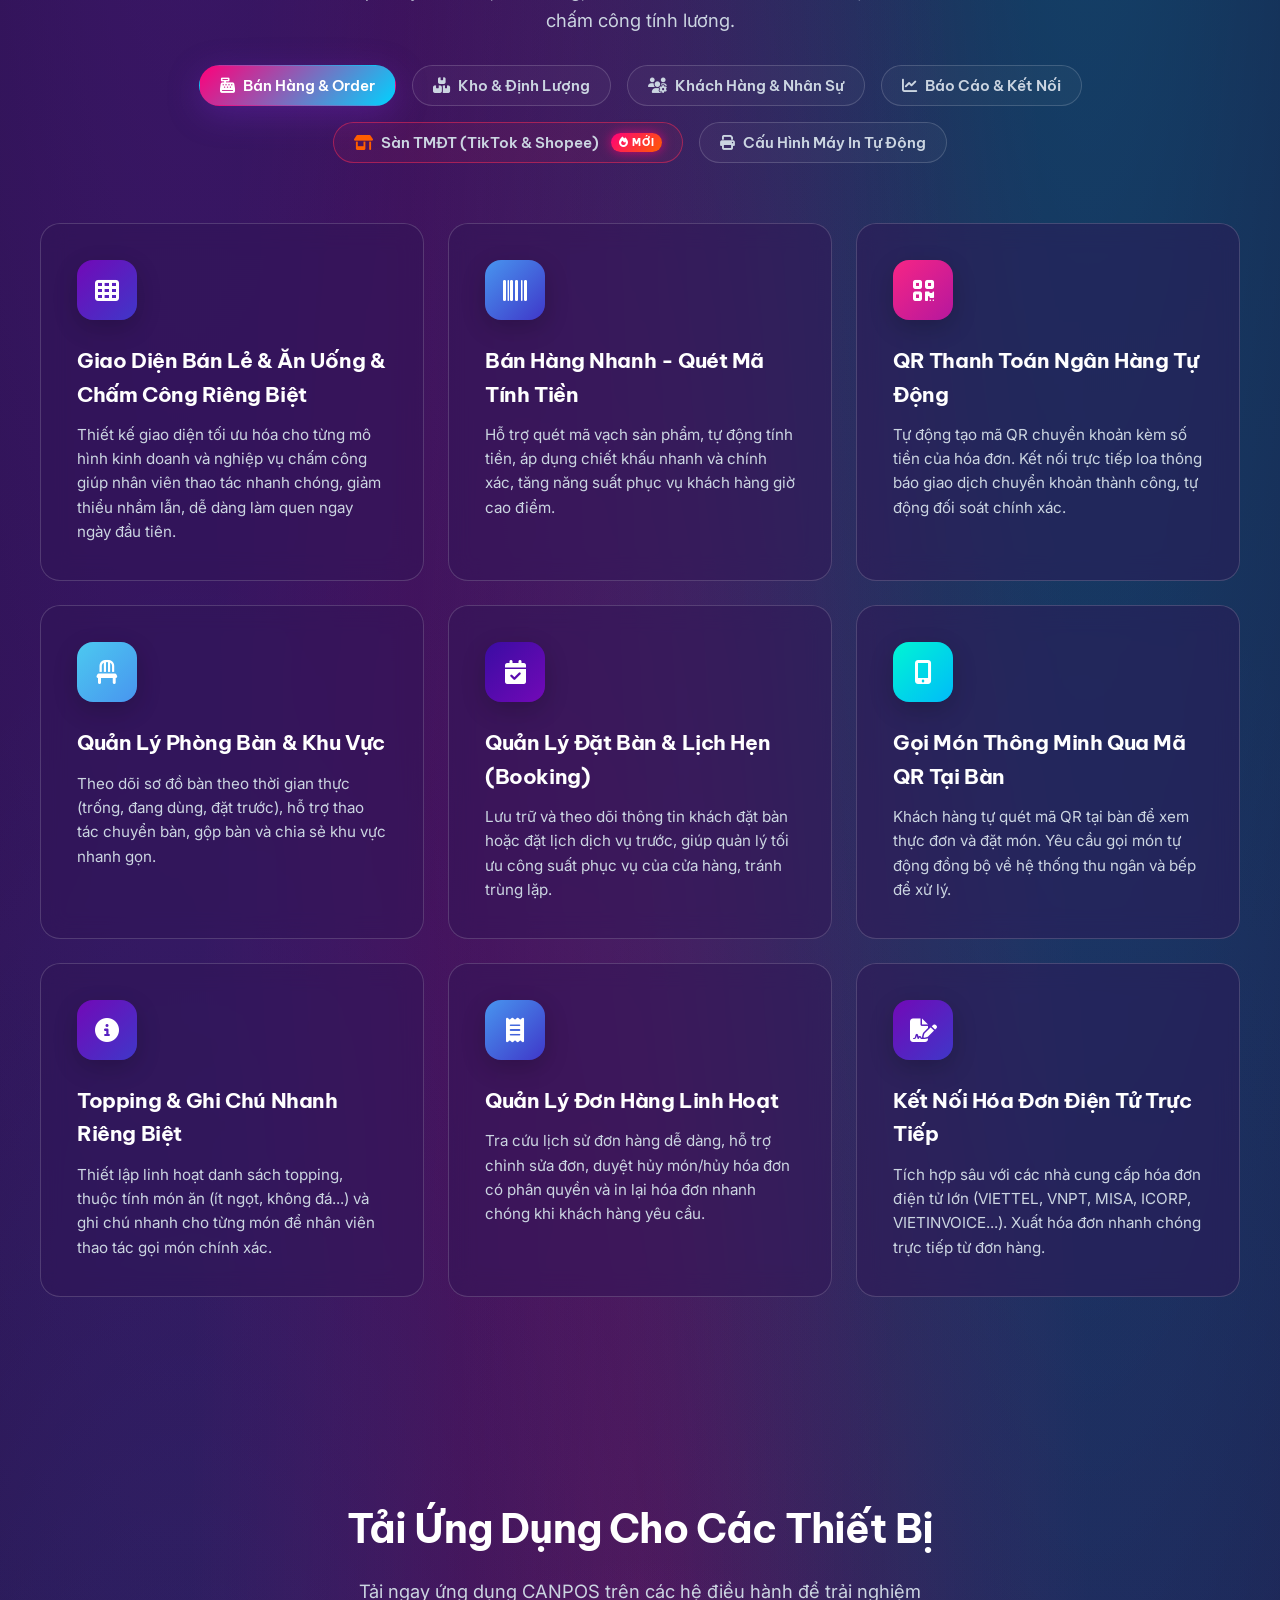
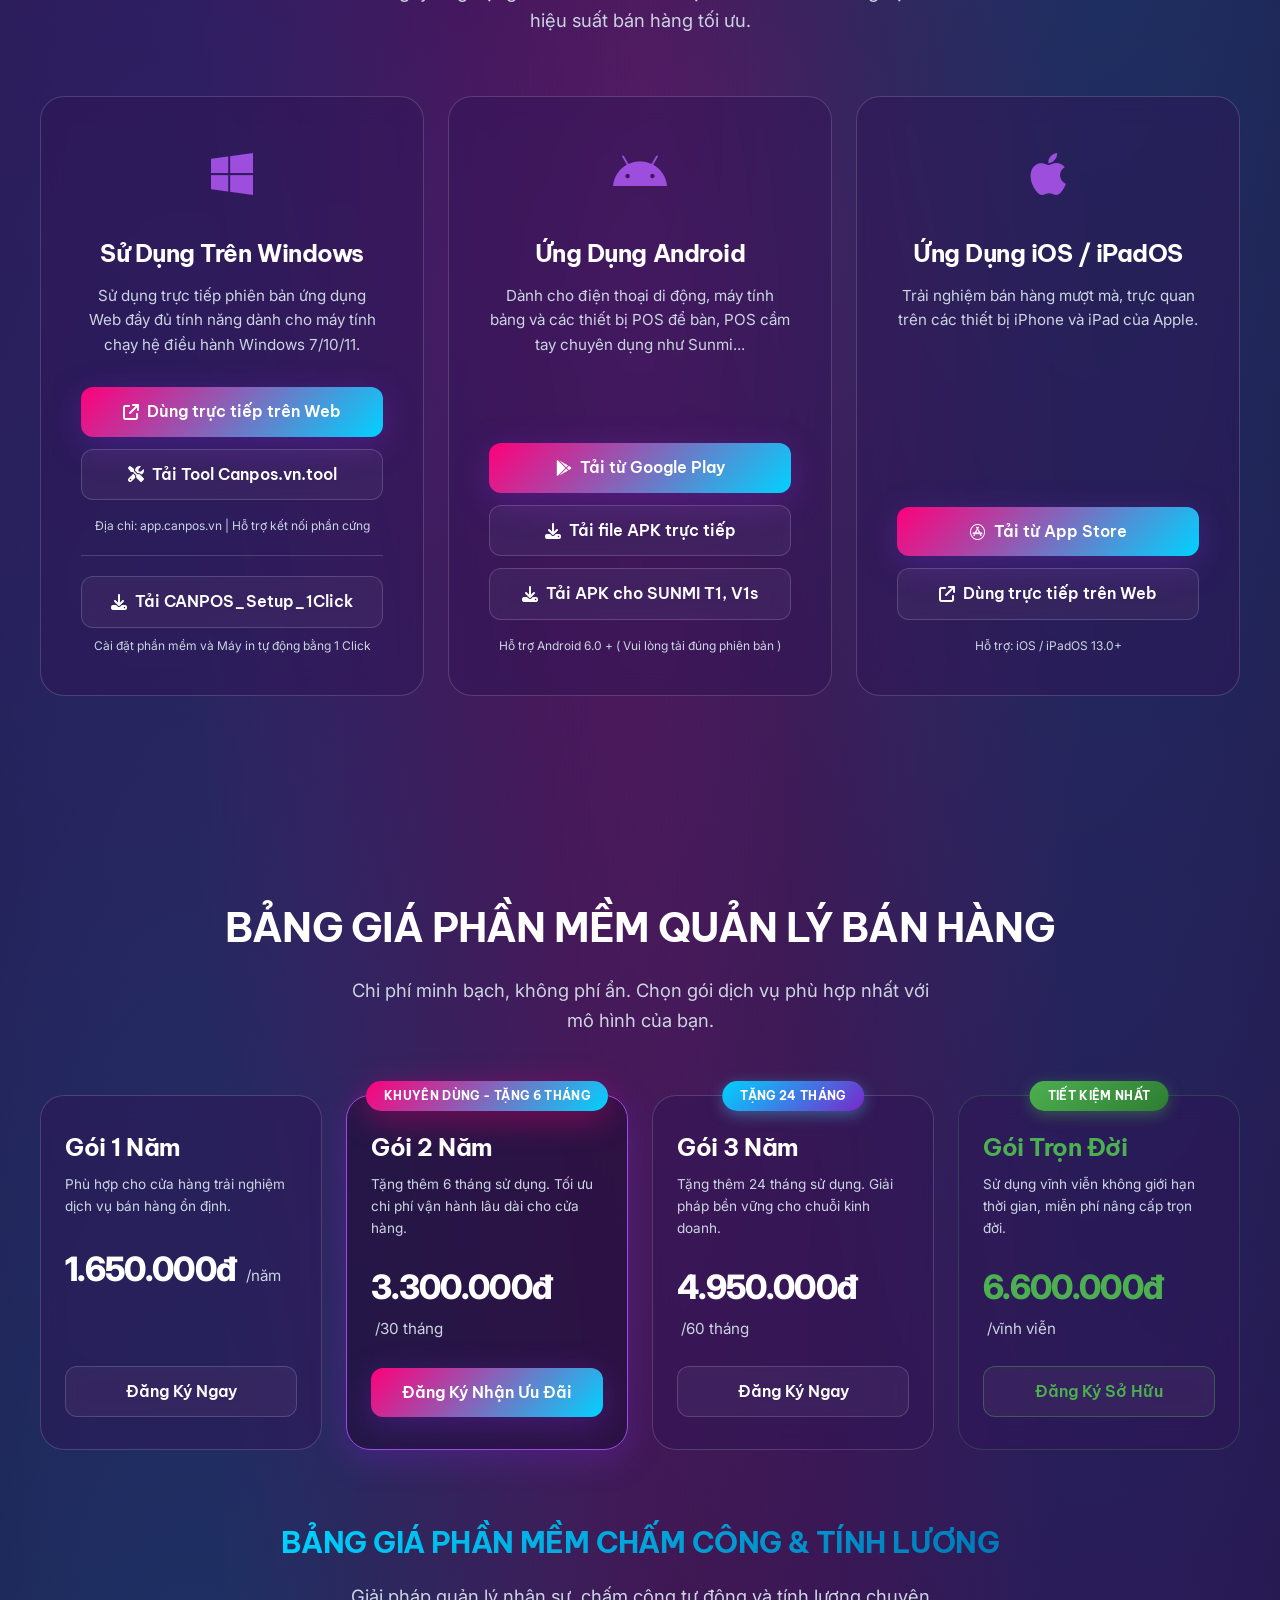
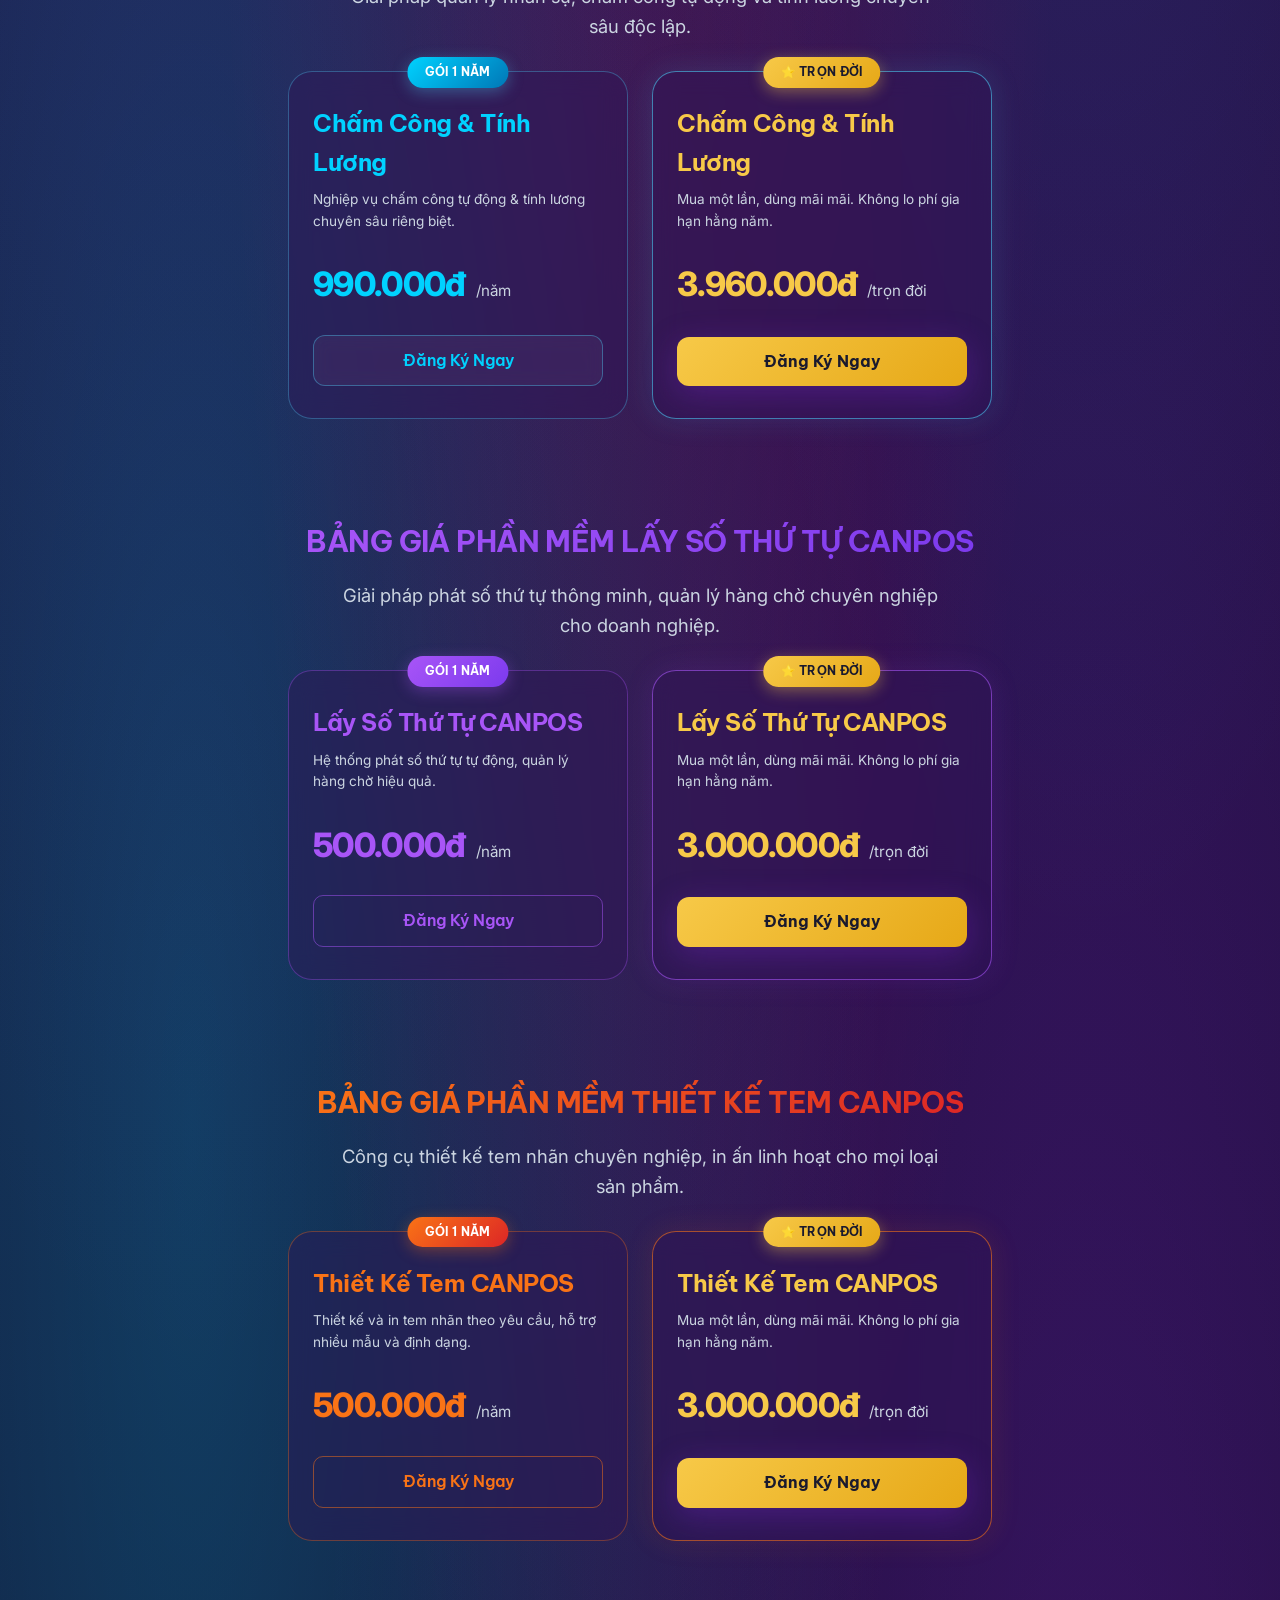
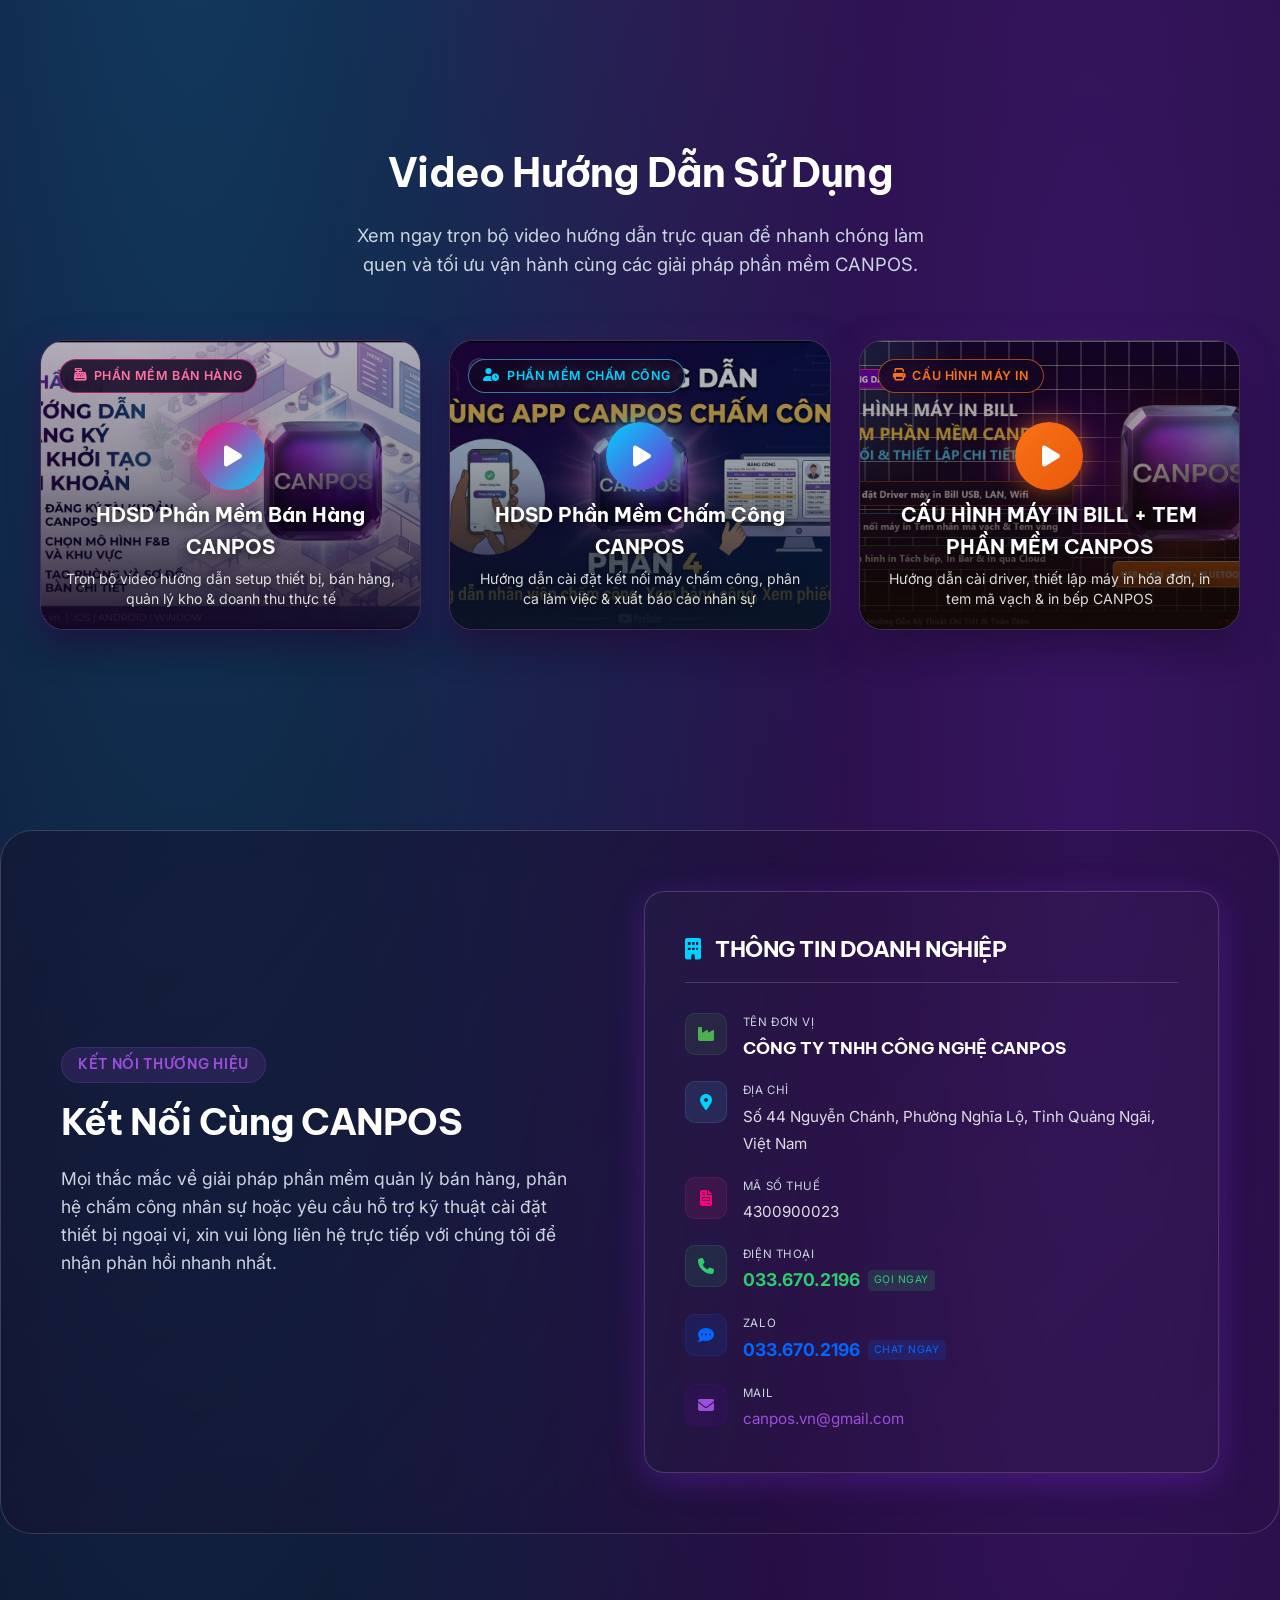
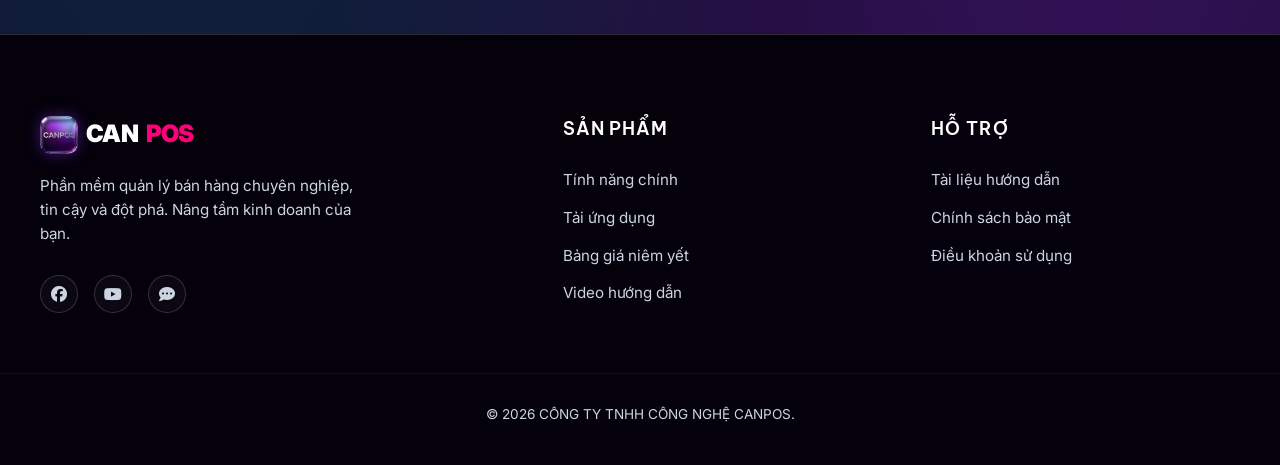
==== commit 288af368: "Update partners marquee, Aurora mesh theme, and mobile responsive layout" ====
--- a/index.html
+++ b/index.html
@@ -2,7 +2,7 @@
 <html lang="vi">
 <head>
     <meta charset="UTF-8">
-    <meta name="viewport" content="width=1280">
+    <meta name="viewport" content="width=device-width, initial-scale=1.0">
     <meta name="google-site-verification" content="mgHjreij7WweystqPGh5Cz6ND0AWXI7Wxe2y7xdbfcI" />
     <title>CANPOS - Phần mềm bán hàng & quản lý chuyên nghiệp thế hệ mới</title>
     <meta name="description" content="CANPOS - Giải pháp quản lý bán hàng toàn diện cho F&B, bán lẻ, kho hàng, nhân sự và tính lương tự động. Kết nối TikTok Shop & Shopee, tự động hóa đơn điện tử, đồng bộ đơn hàng và tồn kho đa sàn.">
@@ -20,8 +20,8 @@
     <style>
         /* Phong cách nền dự phòng để tránh trang bị trắng xóa khi mở local file */
         body {
-            background-color: #130722;
-            color: #f3eff5;
+            background-color: #140b28;
+            color: #f8fafc;
         }
     </style>
     <script>
@@ -42,11 +42,15 @@
                 CAN<span class="logo-accent">POS</span>
             </a>
             <nav class="nav-menu">
-                <a href="#features" class="nav-link">Tính Năng</a>
-                <a href="#downloads" class="nav-link">Tải Ứng Dụng</a>
-                <a href="#pricing" class="nav-link">Bảng Giá</a>
-                <a href="#guide" class="nav-link">Hướng Dẫn</a>
-                <a href="#contact" class="nav-link">Liên Hệ</a>
+                <a href="#features" class="nav-link"><i class="fa-solid fa-layer-group"></i> Tính Năng</a>
+                <a href="#downloads" class="nav-link"><i class="fa-solid fa-download"></i> Tải Ứng Dụng</a>
+                <a href="#pricing" class="nav-link"><i class="fa-solid fa-tags"></i> Bảng Giá</a>
+                <a href="#guide" class="nav-link"><i class="fa-solid fa-book-open"></i> Hướng Dẫn</a>
+                <a href="#contact" class="nav-link"><i class="fa-solid fa-headset"></i> Liên Hệ</a>
+                <div class="mobile-nav-actions">
+                    <a href="#downloads" class="btn btn-secondary btn-sm">Dùng Thử</a>
+                    <a href="https://app.canpos.vn/register" target="_blank" class="btn btn-primary btn-sm">Đăng Ký Ngay</a>
+                </div>
             </nav>
             <div class="nav-actions">
                 <a href="#downloads" class="btn btn-secondary btn-sm" style="margin-right: 8px;">Dùng Thử</a>
@@ -267,23 +271,242 @@
                     </div>
                 </div>
 
-                <!-- Left Smartphone Device: Real Reports App (5.jpg) -->
-                <div class="hero-phone-device device-left">
-                    <span class="phone-badge-tag badge-cyan"><i class="fa-solid fa-chart-pie"></i> Báo Cáo 360°</span>
-                    <div class="phone-screen-inner">
-                        <img src="assets/5.jpg" alt="Giao diện Báo Cáo Doanh Thu CANPOS Mobile" class="phone-screen-img" loading="eager">
-                    </div>
-                </div>
-
-                <!-- Right Smartphone Device: Real POS Order App (3.jpg & 4.jpg) -->
-                <div class="hero-phone-device device-right">
-                    <span class="phone-badge-tag"><i class="fa-solid fa-mobile-screen"></i> Bán Hàng &amp; Order</span>
-                    <div class="phone-screen-inner">
-                        <img id="right-phone-img" src="assets/3.jpg" alt="Giao diện Bán Hàng &amp; Order CANPOS Mobile" class="phone-screen-img" loading="eager">
-                        <div class="phone-toggle-pills">
-                            <button type="button" class="phone-pill-btn active" onclick="switchRightPhone('assets/3.jpg', this)">Thực Đơn</button>
-                            <button type="button" class="phone-pill-btn" onclick="switchRightPhone('assets/4.jpg', this)">Phòng Bàn</button>
-                        </div>
+                <!-- Mobile Devices Row (Tách riêng dòng 2 trên mobile) -->
+                <div class="hero-mobile-devices-row">
+                    <!-- Left Smartphone Device: Real Reports App (5.jpg) -->
+                    <div class="hero-phone-device device-left">
+                        <span class="phone-badge-tag badge-cyan"><i class="fa-solid fa-chart-pie"></i> Báo Cáo 360°</span>
+                        <div class="phone-screen-inner">
+                            <img src="assets/5.jpg" alt="Giao diện Báo Cáo Doanh Thu CANPOS Mobile" class="phone-screen-img" loading="eager">
+                        </div>
+                    </div>
+
+                    <!-- Right Smartphone Device: Real POS Order App (3.jpg & 4.jpg) -->
+                    <div class="hero-phone-device device-right">
+                        <span class="phone-badge-tag"><i class="fa-solid fa-mobile-screen"></i> Bán Hàng &amp; Order</span>
+                        <div class="phone-screen-inner">
+                            <img id="right-phone-img" src="assets/3.jpg" alt="Giao diện Bán Hàng &amp; Order CANPOS Mobile" class="phone-screen-img" loading="eager">
+                            <div class="phone-toggle-pills">
+                                <button type="button" class="phone-pill-btn active" onclick="switchRightPhone('assets/3.jpg', this)">Thực Đơn</button>
+                                <button type="button" class="phone-pill-btn" onclick="switchRightPhone('assets/4.jpg', this)">Phòng Bàn</button>
+                            </div>
+                        </div>
+                    </div>
+                </div>
+            </div>
+        </div>
+    </section>
+
+    <!-- Partners & Integrations Marquee Section -->
+    <section class="partners-marquee-section">
+        <div class="container">
+            <div class="partners-header text-center">
+                <div class="partners-badge">
+                    <i class="fa-solid fa-bolt-lightning"></i>
+                    <span>HỆ SINH THÁI TÍCH HỢP TOÀN DIỆN</span>
+                </div>
+                <h2 class="partners-title">CÁC ĐỐI TÁC LỚN TÍCH HỢP CÙNG <span class="text-gradient">CANPOS</span></h2>
+                <p class="partners-subtitle">Tự động kết nối hóa đơn điện tử chuẩn thuế, đồng bộ sàn TMĐT đa kênh và thanh toán QR động thông minh</p>
+            </div>
+        </div>
+
+        <div class="marquee-wrapper">
+            <div class="marquee-track">
+                <!-- Group 1 -->
+                <div class="marquee-group">
+                    <!-- Partner 1: VIETTEL -->
+                    <div class="partner-card viettel">
+                        <div class="partner-icon-wrap logo-bg-white">
+                            <img src="viettel.png" alt="Viettel e-Invoice" class="partner-logo-img">
+                        </div>
+                        <div class="partner-info">
+                            <div class="partner-name">VIETTEL</div>
+                            <div class="partner-desc">Tích hợp xuất hoá đơn điện tử</div>
+                        </div>
+                        <span class="partner-tag">e-Invoice</span>
+                    </div>
+
+                    <!-- Partner 2: VNPT INVOICE -->
+                    <div class="partner-card vnpt">
+                        <div class="partner-icon-wrap logo-bg-white">
+                            <img src="vnpt.jpg" alt="VNPT Invoice" class="partner-logo-img">
+                        </div>
+                        <div class="partner-info">
+                            <div class="partner-name">VNPT INVOICE</div>
+                            <div class="partner-desc">Tích hợp xuất hoá đơn điện tử</div>
+                        </div>
+                        <span class="partner-tag">Chuẩn 78/TT-BTC</span>
+                    </div>
+
+                    <!-- Partner 3: MISA INVOICE -->
+                    <div class="partner-card misa">
+                        <div class="partner-icon-wrap logo-bg-white">
+                            <img src="misa.png" alt="MISA meInvoice" class="partner-logo-img">
+                        </div>
+                        <div class="partner-info">
+                            <div class="partner-name">MISA INVOICE</div>
+                            <div class="partner-desc">Tích hợp xuất hoá đơn điện tử</div>
+                        </div>
+                        <span class="partner-tag">Tự Động 100%</span>
+                    </div>
+
+                    <!-- Partner 4: ICORP -->
+                    <div class="partner-card icorp">
+                        <div class="partner-icon-wrap logo-bg-white">
+                            <img src="icorp.png" alt="ICORP Invoice" class="partner-logo-img">
+                        </div>
+                        <div class="partner-info">
+                            <div class="partner-name">ICORP</div>
+                            <div class="partner-desc">Tích hợp xuất hoá đơn điện tử</div>
+                        </div>
+                        <span class="partner-tag">Tích Hợp API</span>
+                    </div>
+
+                    <!-- Partner 5: TIKTOK SHOP -->
+                    <div class="partner-card tiktok">
+                        <div class="partner-icon-wrap logo-bg-white">
+                            <i class="fa-brands fa-tiktok" style="color: #000000; font-size: 1.6rem;"></i>
+                        </div>
+                        <div class="partner-info">
+                            <div class="partner-name">TIKTOK SHOP</div>
+                            <div class="partner-desc">Đồng Bộ Đơn Hàng & Tồn Kho Tự Động</div>
+                        </div>
+                        <span class="partner-tag tag-hot"><i class="fa-solid fa-fire"></i> Đa Kênh</span>
+                    </div>
+
+                    <!-- Partner 6: SHOPEE -->
+                    <div class="partner-card shopee">
+                        <div class="partner-icon-wrap logo-bg-white">
+                            <img src="shopee.png" alt="Shopee" class="partner-logo-img">
+                        </div>
+                        <div class="partner-info">
+                            <div class="partner-name">SHOPEE</div>
+                            <div class="partner-desc">Liên Kết Gian Hàng & Trừ Kho Tức Thì</div>
+                        </div>
+                        <span class="partner-tag tag-hot"><i class="fa-solid fa-fire"></i> Bán Chạy</span>
+                    </div>
+
+                    <!-- Partner 7: TÍCH HỢP VIETQR -->
+                    <div class="partner-card vietqr">
+                        <div class="partner-icon-wrap logo-bg-white">
+                            <img src="Vietqr.webp" alt="VietQR" class="partner-logo-img">
+                        </div>
+                        <div class="partner-info">
+                            <div class="partner-name">TÍCH HỢP VIETQR</div>
+                            <div class="partner-desc">Tạo Mã QR Động Theo Từng Đơn Hàng</div>
+                        </div>
+                        <span class="partner-tag tag-success">Khớp Tiền 1s</span>
+                    </div>
+
+                    <!-- Partner 8: LOA THÔNG BÁO QR -->
+                    <div class="partner-card soundbox">
+                        <div class="partner-icon-wrap soundbox-bg">
+                            <i class="fa-solid fa-volume-high"></i>
+                        </div>
+                        <div class="partner-info">
+                            <div class="partner-name">LOA BÁO THANH TOÁN QR</div>
+                            <div class="partner-desc">Thông Báo Nhận Tiền Bằng Giọng Nói</div>
+                        </div>
+                        <span class="partner-tag">Soundbox</span>
+                    </div>
+                </div>
+
+                <!-- Group 2 (Duplicate for Seamless Infinite Loop) -->
+                <div class="marquee-group" aria-hidden="true">
+                    <!-- Partner 1: VIETTEL -->
+                    <div class="partner-card viettel">
+                        <div class="partner-icon-wrap logo-bg-white">
+                            <img src="viettel.png" alt="Viettel e-Invoice" class="partner-logo-img">
+                        </div>
+                        <div class="partner-info">
+                            <div class="partner-name">VIETTEL</div>
+                            <div class="partner-desc">Tích hợp xuất hoá đơn điện tử</div>
+                        </div>
+                        <span class="partner-tag">e-Invoice</span>
+                    </div>
+
+                    <!-- Partner 2: VNPT INVOICE -->
+                    <div class="partner-card vnpt">
+                        <div class="partner-icon-wrap logo-bg-white">
+                            <img src="vnpt.jpg" alt="VNPT Invoice" class="partner-logo-img">
+                        </div>
+                        <div class="partner-info">
+                            <div class="partner-name">VNPT INVOICE</div>
+                            <div class="partner-desc">Tích hợp xuất hoá đơn điện tử</div>
+                        </div>
+                        <span class="partner-tag">Chuẩn 78/TT-BTC</span>
+                    </div>
+
+                    <!-- Partner 3: MISA INVOICE -->
+                    <div class="partner-card misa">
+                        <div class="partner-icon-wrap logo-bg-white">
+                            <img src="misa.png" alt="MISA meInvoice" class="partner-logo-img">
+                        </div>
+                        <div class="partner-info">
+                            <div class="partner-name">MISA INVOICE</div>
+                            <div class="partner-desc">Tích hợp xuất hoá đơn điện tử</div>
+                        </div>
+                        <span class="partner-tag">Tự Động 100%</span>
+                    </div>
+
+                    <!-- Partner 4: ICORP -->
+                    <div class="partner-card icorp">
+                        <div class="partner-icon-wrap logo-bg-white">
+                            <img src="icorp.png" alt="ICORP Invoice" class="partner-logo-img">
+                        </div>
+                        <div class="partner-info">
+                            <div class="partner-name">ICORP</div>
+                            <div class="partner-desc">Tích hợp xuất hoá đơn điện tử</div>
+                        </div>
+                        <span class="partner-tag">Tích Hợp API</span>
+                    </div>
+
+                    <!-- Partner 5: TIKTOK SHOP -->
+                    <div class="partner-card tiktok">
+                        <div class="partner-icon-wrap logo-bg-white">
+                            <i class="fa-brands fa-tiktok" style="color: #000000; font-size: 1.6rem;"></i>
+                        </div>
+                        <div class="partner-info">
+                            <div class="partner-name">TIKTOK SHOP</div>
+                            <div class="partner-desc">Đồng Bộ Đơn Hàng & Tồn Kho Tự Động</div>
+                        </div>
+                        <span class="partner-tag tag-hot"><i class="fa-solid fa-fire"></i> Đa Kênh</span>
+                    </div>
+
+                    <!-- Partner 6: SHOPEE -->
+                    <div class="partner-card shopee">
+                        <div class="partner-icon-wrap logo-bg-white">
+                            <img src="shopee.png" alt="Shopee" class="partner-logo-img">
+                        </div>
+                        <div class="partner-info">
+                            <div class="partner-name">SHOPEE</div>
+                            <div class="partner-desc">Liên Kết Gian Hàng & Trừ Kho Tức Thì</div>
+                        </div>
+                        <span class="partner-tag tag-hot"><i class="fa-solid fa-fire"></i> Bán Chạy</span>
+                    </div>
+
+                    <!-- Partner 7: TÍCH HỢP VIETQR -->
+                    <div class="partner-card vietqr">
+                        <div class="partner-icon-wrap logo-bg-white">
+                            <img src="Vietqr.webp" alt="VietQR" class="partner-logo-img">
+                        </div>
+                        <div class="partner-info">
+                            <div class="partner-name">TÍCH HỢP VIETQR</div>
+                            <div class="partner-desc">Tạo Mã QR Động Theo Từng Đơn Hàng</div>
+                        </div>
+                        <span class="partner-tag tag-success">Khớp Tiền 1s</span>
+                    </div>
+
+                    <!-- Partner 8: LOA THÔNG BÁO QR -->
+                    <div class="partner-card soundbox">
+                        <div class="partner-icon-wrap soundbox-bg">
+                            <i class="fa-solid fa-volume-high"></i>
+                        </div>
+                        <div class="partner-info">
+                            <div class="partner-name">LOA BÁO THANH TOÁN QR</div>
+                            <div class="partner-desc">Thông Báo Nhận Tiền Bằng Giọng Nói</div>
+                        </div>
+                        <span class="partner-tag">Soundbox</span>
                     </div>
                 </div>
             </div>
--- a/style.css
+++ b/style.css
@@ -1,29 +1,37 @@
-/* CSS Variables - Design Tokens */
+/* CSS Variables - Design Tokens (Hệ màu 3 sắc: Tím Royal + Xanh Cyan + Hồng Sunset) */
 :root {
-    --primary-color: #7209b7;
+    --primary-color: #7928ca;      /* Tím Royal sâu lắng */
     --primary-light: #9d4edd;
-    --primary-dark: #3a0ca3;
-    --accent-color: #f72585;
-    --accent-light: #ff70a6;
-    --secondary-color: #4cc9f0;
-    
-    --bg-dark: #130722; /* Tím đậm bí ẩn, không quá đen */
-    --bg-card: rgba(45, 22, 79, 0.3); /* Hộp kính mờ sắc tím trong suốt */
-    --bg-card-hover: rgba(66, 32, 114, 0.55);
-    --border-glass: rgba(255, 255, 255, 0.1);
-    --border-glass-hover: rgba(157, 78, 221, 0.4);
-    
-    --text-main: #f3eff5;
-    --text-muted: #b5aebf; /* Làm chữ xám sáng hơn để dễ đọc */
+    --primary-dark: #4c1d95;
+    --accent-color: #ff007a;       /* Hồng Sunset Neon */
+    --accent-light: #ff5eaa;
+    --secondary-color: #00d2ff;    /* Xanh Cyan Điện Tử phát sáng */
+    
+    --bg-dark: #140b28;
+    --bg-card: rgba(48, 22, 85, 0.45);
+    --bg-card-hover: rgba(72, 33, 125, 0.7);
+    --border-glass: rgba(255, 255, 255, 0.16);
+    --border-glass-hover: rgba(0, 210, 255, 0.5);
+    
+    --text-main: #f8fafc;
+    --text-muted: #cbd5e1;
     --text-dark: #0d0614;
     
-    --gradient-primary: linear-gradient(135deg, var(--primary-color), var(--primary-dark));
-    --gradient-accent: linear-gradient(135deg, var(--accent-color), var(--primary-color));
-    --gradient-neon: linear-gradient(90deg, var(--accent-color), var(--primary-light), var(--secondary-color));
-    --gradient-dark: radial-gradient(circle at 50% 0%, #361765 0%, #110520 100%); /* Hiệu ứng ánh sáng tỏa ra từ đỉnh trang web */
-    
-    --shadow-glow: 0 8px 32px 0 rgba(114, 9, 183, 0.25);
-    --shadow-glow-accent: 0 8px 32px 0 rgba(247, 37, 133, 0.35);
+    --gradient-primary: linear-gradient(135deg, #7928ca, #ff007a);
+    --gradient-accent: linear-gradient(135deg, #ff007a, #00d2ff);
+    --gradient-neon: linear-gradient(135deg, #00d2ff 0%, #a855f7 50%, #ff007a 100%);
+    
+    /* Hiệu ứng Nền Aurora Mesh 3 Màu tỏa sáng đa chiều khắp trang web */
+    --gradient-dark: 
+        radial-gradient(ellipse at 15% 8%, rgba(121, 40, 202, 0.38) 0%, transparent 50%),
+        radial-gradient(ellipse at 85% 12%, rgba(0, 210, 255, 0.28) 0%, transparent 45%),
+        radial-gradient(ellipse at 50% 40%, rgba(255, 0, 122, 0.22) 0%, transparent 50%),
+        radial-gradient(ellipse at 15% 70%, rgba(0, 210, 255, 0.25) 0%, transparent 45%),
+        radial-gradient(ellipse at 85% 85%, rgba(121, 40, 202, 0.35) 0%, transparent 50%),
+        linear-gradient(180deg, #130a26 0%, #1e0f3b 30%, #170c2f 70%, #100720 100%);
+    
+    --shadow-glow: 0 8px 32px 0 rgba(121, 40, 202, 0.35);
+    --shadow-glow-accent: 0 8px 32px 0 rgba(255, 0, 122, 0.4);
     --shadow-strong: 0 15px 35px rgba(0, 0, 0, 0.5);
     
     --transition-smooth: all 0.4s cubic-bezier(0.16, 1, 0.3, 1);
@@ -223,9 +231,10 @@
     width: 100%;
     z-index: 1000;
     backdrop-filter: blur(24px);
-    background: rgba(26, 11, 48, 0.65); /* Tím mờ trung tính, nổi bật chữ */
-    border-bottom: 1px solid rgba(157, 78, 221, 0.25);
-    box-shadow: 0 4px 30px rgba(0, 0, 0, 0.35);
+    -webkit-backdrop-filter: blur(24px);
+    background: rgba(30, 14, 60, 0.88); /* Tím hoàng hôn sáng, nổi bật */
+    border-bottom: 1px solid rgba(168, 85, 247, 0.35);
+    box-shadow: 0 4px 30px rgba(0, 0, 0, 0.4);
     transition: var(--transition-smooth);
 }
 
@@ -251,7 +260,7 @@
     height: 38px;
     object-fit: contain;
     border-radius: 10px;
-    box-shadow: 0 0 15px rgba(114, 9, 183, 0.45);
+    box-shadow: 0 0 15px rgba(121, 40, 202, 0.5);
 }
 
 .logo-accent {
@@ -262,6 +271,10 @@
     display: flex;
     align-items: center;
     gap: 32px;
+}
+
+.mobile-nav-actions {
+    display: none;
 }
 
 .nav-link {
@@ -296,26 +309,28 @@
 
 .hero-glow-1 {
     position: absolute;
-    width: 500px;
-    height: 500px;
+    width: 650px;
+    height: 650px;
     border-radius: 50%;
-    background: radial-gradient(circle, rgba(114, 9, 183, 0.15) 0%, rgba(0, 0, 0, 0) 70%);
-    top: -100px;
-    left: -100px;
+    background: radial-gradient(circle, rgba(0, 210, 255, 0.22) 0%, rgba(121, 40, 202, 0.15) 40%, transparent 70%);
+    top: -120px;
+    left: -120px;
     z-index: 0;
     pointer-events: none;
+    filter: blur(40px);
 }
 
 .hero-glow-2 {
     position: absolute;
-    width: 600px;
-    height: 600px;
+    width: 750px;
+    height: 750px;
     border-radius: 50%;
-    background: radial-gradient(circle, rgba(247, 37, 133, 0.1) 0%, rgba(0, 0, 0, 0) 70%);
-    bottom: -100px;
-    right: -100px;
+    background: radial-gradient(circle, rgba(255, 0, 122, 0.2) 0%, rgba(121, 40, 202, 0.12) 45%, transparent 70%);
+    bottom: -150px;
+    right: -120px;
     z-index: 0;
     pointer-events: none;
+    filter: blur(50px);
 }
 
 .hero-grid {
@@ -2968,3 +2983,749 @@
     }
 }
 
+/* ==========================================================================
+   PARTNERS & INTEGRATIONS MARQUEE SECTION (ĐỒNG BỘ LIỀN MẠCH VỚI TRANG CHỦ)
+   ========================================================================== */
+.partners-marquee-section {
+    position: relative;
+    padding: 10px 0 70px 0;
+    margin-top: -10px;
+    background: transparent;
+    border: none;
+    overflow: hidden;
+    z-index: 10;
+}
+
+.partners-marquee-section::before {
+    display: none;
+}
+
+.partners-header {
+    position: relative;
+    z-index: 2;
+    margin-bottom: 32px;
+}
+
+.partners-badge {
+    display: inline-flex;
+    align-items: center;
+    gap: 8px;
+    padding: 6px 16px;
+    border-radius: 100px;
+    background: rgba(247, 37, 133, 0.2);
+    border: 1px solid rgba(247, 37, 133, 0.45);
+    color: #ff85b3;
+    font-size: 0.82rem;
+    font-weight: 700;
+    letter-spacing: 0.08em;
+    margin-bottom: 12px;
+    box-shadow: 0 0 20px rgba(247, 37, 133, 0.35);
+}
+
+.partners-badge i {
+    color: #ffd166;
+}
+
+.partners-title {
+    font-size: 2rem;
+    font-weight: 800;
+    letter-spacing: -0.01em;
+    margin-bottom: 8px;
+    color: #ffffff;
+    text-shadow: 0 2px 10px rgba(0, 0, 0, 0.3);
+}
+
+.partners-subtitle {
+    color: #d1c7dc;
+    font-size: 1.05rem;
+    max-width: 750px;
+    margin: 0 auto;
+}
+
+/* Marquee Scroller */
+.marquee-wrapper {
+    position: relative;
+    width: 100%;
+    overflow: hidden;
+    padding: 15px 0;
+    -webkit-mask-image: linear-gradient(to right, transparent 0%, #000 10%, #000 90%, transparent 100%);
+    mask-image: linear-gradient(to right, transparent 0%, #000 10%, #000 90%, transparent 100%);
+}
+
+.marquee-track {
+    display: flex;
+    width: max-content;
+    animation: marqueeScroll 40s linear infinite;
+}
+
+.marquee-wrapper:hover .marquee-track {
+    animation-play-state: paused;
+}
+
+.marquee-group {
+    display: flex;
+    align-items: center;
+    gap: 24px;
+    padding-right: 24px;
+}
+
+@keyframes marqueeScroll {
+    0% {
+        transform: translateX(0);
+    }
+    100% {
+        transform: translateX(-50%);
+    }
+}
+
+/* Partner Card Styling - Sáng, Rõ Nét, Cao Cấp */
+.partner-card {
+    display: flex;
+    align-items: center;
+    gap: 16px;
+    padding: 14px 22px;
+    background: #ffffff;
+    border: 1px solid rgba(255, 255, 255, 0.9);
+    border-radius: 18px;
+    box-shadow: 0 10px 25px rgba(0, 0, 0, 0.25), 0 0 20px rgba(157, 78, 221, 0.2);
+    transition: all 0.3s cubic-bezier(0.16, 1, 0.3, 1);
+    white-space: nowrap;
+    cursor: default;
+}
+
+.partner-card:hover {
+    transform: translateY(-6px) scale(1.02);
+    box-shadow: 0 16px 35px rgba(0, 0, 0, 0.3), 0 0 25px rgba(247, 37, 133, 0.4);
+}
+
+.partner-icon-wrap {
+    width: 48px;
+    height: 48px;
+    border-radius: 12px;
+    display: flex;
+    align-items: center;
+    justify-content: center;
+    font-size: 1.45rem;
+    flex-shrink: 0;
+    transition: transform 0.3s ease;
+}
+
+.partner-card:hover .partner-icon-wrap {
+    transform: scale(1.08);
+}
+
+.logo-bg-white {
+    background: #f8fafc;
+    border: 1px solid #e2e8f0;
+    padding: 6px;
+    border-radius: 12px;
+}
+
+.partner-logo-img {
+    width: 100%;
+    height: 100%;
+    object-fit: contain;
+    display: block;
+    user-select: none;
+    -webkit-user-drag: none;
+}
+
+.partner-info {
+    display: flex;
+    flex-direction: column;
+    text-align: left;
+}
+
+.partner-name {
+    font-family: 'Be Vietnam Pro', sans-serif;
+    font-size: 1.05rem;
+    font-weight: 800;
+    color: #0f172a;
+    letter-spacing: 0.01em;
+    line-height: 1.25;
+}
+
+.partner-desc {
+    font-size: 0.8rem;
+    color: #475569;
+    font-weight: 600;
+    margin-top: 3px;
+}
+
+.partner-tag {
+    font-size: 0.72rem;
+    font-weight: 700;
+    padding: 5px 12px;
+    border-radius: 100px;
+    background: #f1f5f9;
+    color: #334155;
+    border: 1px solid #cbd5e1;
+    margin-left: 8px;
+    letter-spacing: 0.02em;
+}
+
+.partner-tag.tag-hot {
+    background: #fff1f0;
+    color: #e11d48;
+    border-color: #fecdd3;
+}
+
+.partner-tag.tag-success {
+    background: #f0fdf4;
+    color: #16a34a;
+    border-color: #bbf7d0;
+}
+
+.soundbox-bg {
+    background: linear-gradient(135deg, #f59e0b, #d97706);
+    color: #ffffff;
+    border-radius: 12px;
+}
+
+/* ==========================================================================
+   TOÀN DIỆN MOBILE & TABLET RESPONSIVE (CHỐNG MÓP MÉO VÀ TRÀN KHUNG)
+   ========================================================================== */
+
+/* Ngăn ngừa tràn khung ngang trên mọi kích thước màn hình */
+html, body {
+    overflow-x: hidden !important;
+    width: 100%;
+    position: relative;
+    -webkit-text-size-adjust: 100%;
+}
+
+/* Tablet & Màn hình vừa (< 992px) */
+@media (max-width: 992px) {
+    .container {
+        padding: 0 24px;
+    }
+    
+    .section-padding {
+        padding: 60px 0;
+    }
+    
+    /* Header & Mobile Nav */
+    .navbar {
+        height: 72px;
+    }
+    
+    .mobile-nav-toggle {
+        display: flex;
+        align-items: center;
+        justify-content: center;
+        width: 44px;
+        height: 44px;
+        border-radius: 12px;
+        background: linear-gradient(135deg, rgba(121, 40, 202, 0.45), rgba(255, 0, 122, 0.3));
+        border: 1px solid rgba(0, 210, 255, 0.5);
+        color: #ffffff;
+        font-size: 1.35rem;
+        cursor: pointer;
+        box-shadow: 0 0 15px rgba(121, 40, 202, 0.4);
+        z-index: 1001;
+    }
+    
+    .nav-menu {
+        position: fixed;
+        top: 72px;
+        left: 0;
+        width: 100%;
+        background: linear-gradient(180deg, #3d156d 0%, #5d229e 50%, #3d156d 100%);
+        backdrop-filter: blur(32px);
+        -webkit-backdrop-filter: blur(32px);
+        flex-direction: column;
+        padding: 24px 20px 30px 20px;
+        gap: 12px;
+        border-top: 1px solid rgba(255, 255, 255, 0.25);
+        border-bottom: 3px solid #00d2ff;
+        box-shadow: 0 25px 60px rgba(0, 0, 0, 0.4), 0 0 40px rgba(121, 40, 202, 0.6);
+        transform: translateY(-160%);
+        transition: transform 0.35s cubic-bezier(0.16, 1, 0.3, 1);
+        z-index: 999;
+    }
+    
+    .nav-menu.active {
+        transform: translateY(0);
+    }
+    
+    .nav-link {
+        font-size: 1.02rem;
+        font-weight: 700;
+        padding: 13px 18px;
+        width: 100%;
+        border-radius: 14px;
+        background: rgba(255, 255, 255, 0.18);
+        border: 1px solid rgba(255, 255, 255, 0.28);
+        color: #ffffff;
+        display: flex;
+        align-items: center;
+        gap: 14px;
+        box-shadow: 0 4px 15px rgba(0, 0, 0, 0.15);
+        transition: all 0.25s ease;
+    }
+
+    .nav-link i {
+        color: #00d2ff;
+        font-size: 1.15rem;
+        width: 22px;
+        text-align: center;
+    }
+    
+    .nav-link:hover, .nav-link:active {
+        background: linear-gradient(135deg, rgba(121, 40, 202, 0.8), rgba(0, 210, 255, 0.6));
+        border-color: #00d2ff;
+        color: #ffffff;
+        box-shadow: 0 6px 25px rgba(0, 210, 255, 0.45);
+    }
+    
+    .mobile-nav-actions {
+        display: grid;
+        grid-template-columns: 1fr 1fr;
+        gap: 10px;
+        width: 100%;
+        margin-top: 8px;
+        padding-top: 14px;
+        border-top: 1px solid rgba(255, 255, 255, 0.12);
+    }
+
+    .mobile-nav-actions .btn {
+        width: 100%;
+        justify-content: center;
+        padding: 13px 16px;
+        font-size: 0.92rem;
+        border-radius: 12px;
+    }
+    
+    .nav-actions {
+        display: none;
+    }
+    
+    /* Hero Section */
+    .hero-section {
+        padding-top: 110px;
+        padding-bottom: 40px;
+        overflow: hidden !important;
+        width: 100% !important;
+        box-sizing: border-box !important;
+    }
+    
+    .hero-grid {
+        grid-template-columns: 100% !important;
+        gap: 36px;
+        text-align: center;
+        width: 100% !important;
+        max-width: 100% !important;
+        min-width: 0 !important;
+        box-sizing: border-box !important;
+        padding: 0 !important;
+    }
+    
+    .hero-content {
+        display: flex;
+        flex-direction: column;
+        align-items: center;
+        width: 100% !important;
+        max-width: 100% !important;
+        min-width: 0 !important;
+        box-sizing: border-box !important;
+    }
+    
+    .hero-title {
+        font-size: 2.2rem;
+        line-height: 1.25;
+        max-width: 100% !important;
+        word-wrap: break-word !important;
+    }
+    
+    .hero-subtitle {
+        font-size: 1rem;
+        max-width: 100% !important;
+        margin: 0 auto 28px;
+        word-wrap: break-word !important;
+    }
+    
+    .hero-btns {
+        justify-content: center;
+        width: 100% !important;
+        max-width: 450px !important;
+        box-sizing: border-box !important;
+    }
+    
+    .hero-stats {
+        justify-content: center;
+        margin: 0 auto;
+        width: 100% !important;
+        max-width: 100% !important;
+        box-sizing: border-box !important;
+    }
+    
+    /* Hero Visual Devices: Tách riêng 2 dòng trên Mobile */
+    .hero-visual {
+        width: 100% !important;
+        max-width: 100% !important;
+        min-width: 0 !important;
+        margin: 15px auto 0 auto !important;
+        display: flex;
+        flex-direction: column;
+        gap: 20px;
+        box-sizing: border-box !important;
+        overflow: hidden !important;
+    }
+    
+    .dashboard-mockup {
+        width: 100% !important;
+        max-width: 100% !important;
+        min-width: 0 !important;
+        margin: 0 auto !important;
+        border-radius: 16px;
+        overflow-x: auto !important;
+        -webkit-overflow-scrolling: touch;
+        box-shadow: 0 10px 30px rgba(0, 0, 0, 0.4);
+        box-sizing: border-box !important;
+        transform: none !important;
+        animation: none !important;
+    }
+    
+    .mockup-body.pos-layout {
+        min-width: 540px;
+        height: 380px;
+    }
+    
+    /* Dòng 2: 2 Điện thoại đặt song song cân đối bên dưới */
+    .hero-mobile-devices-row {
+        display: grid !important;
+        grid-template-columns: 1fr 1fr !important;
+        gap: 14px !important;
+        width: 100% !important;
+        max-width: 450px !important;
+        margin: 10px auto 0 !important;
+        position: static !important;
+        box-sizing: border-box !important;
+        min-width: 0 !important;
+    }
+    
+    .hero-phone-device.device-left,
+    .hero-phone-device.device-right {
+        position: relative !important;
+        left: auto !important;
+        right: auto !important;
+        bottom: auto !important;
+        width: 100% !important;
+        max-width: 100% !important;
+        min-width: 0 !important;
+        margin: 0 !important;
+        display: block !important;
+        animation: none !important;
+        transform: none !important;
+        border-width: 2.5px !important;
+        border-radius: 26px !important;
+        padding: 6px 5px 8px !important;
+        box-sizing: border-box !important;
+    }
+    
+    .phone-screen-inner {
+        height: 310px !important;
+        border-radius: 20px !important;
+        width: 100% !important;
+        box-sizing: border-box !important;
+    }
+    
+    .phone-badge-tag {
+        font-size: 0.56rem !important;
+        padding: 2px 8px !important;
+        top: -9px !important;
+    }
+    
+    .phone-toggle-pills {
+        bottom: 6px !important;
+        padding: 2px 5px !important;
+    }
+    
+    .phone-pill-btn {
+        font-size: 0.54rem !important;
+        padding: 2px 6px !important;
+    }
+    
+    /* Grids & Cards */
+    .showcase-grid-dual {
+        grid-template-columns: 1fr;
+        gap: 24px;
+    }
+    
+    .report-kpi-grid {
+        grid-template-columns: repeat(2, 1fr);
+    }
+    
+    .report-charts-grid {
+        grid-template-columns: 1fr;
+    }
+    
+    .guide-grid, .downloads-grid, .pricing-grid {
+        grid-template-columns: 1fr;
+    }
+}
+
+/* Smartphone & Màn hình di động (< 768px) */
+@media (max-width: 768px) {
+    .container {
+        padding: 0 16px !important;
+        width: 100% !important;
+        box-sizing: border-box !important;
+    }
+    
+    .section-padding {
+        padding: 45px 0;
+    }
+    
+    .section-header {
+        margin-bottom: 35px;
+    }
+    
+    .section-title {
+        font-size: 1.7rem;
+        line-height: 1.3;
+    }
+    
+    .section-subtitle {
+        font-size: 0.9rem;
+    }
+    
+    /* Hero on Mobile */
+    .hero-section {
+        padding-top: 96px;
+        padding-bottom: 30px;
+        width: 100% !important;
+        overflow: hidden !important;
+        box-sizing: border-box !important;
+    }
+    
+    .badge {
+        font-size: 0.72rem;
+        padding: 5px 12px;
+        margin-bottom: 12px;
+    }
+    
+    .hero-title {
+        font-size: 1.85rem;
+        line-height: 1.25;
+        margin-bottom: 14px;
+        word-wrap: break-word !important;
+    }
+    
+    .hero-subtitle {
+        font-size: 0.92rem;
+        line-height: 1.55;
+        margin-bottom: 24px;
+        word-wrap: break-word !important;
+    }
+    
+    .hero-btns {
+        flex-direction: column;
+        width: 100% !important;
+        gap: 12px;
+        margin-bottom: 28px;
+        box-sizing: border-box !important;
+    }
+    
+    .hero-btns .btn {
+        width: 100% !important;
+        justify-content: center;
+        padding: 13px 20px;
+        font-size: 0.95rem;
+        box-sizing: border-box !important;
+    }
+    
+    .hero-stats {
+        display: grid;
+        grid-template-columns: repeat(3, 1fr);
+        gap: 8px;
+        padding-top: 20px;
+        width: 100% !important;
+        box-sizing: border-box !important;
+    }
+    
+    .stat-num {
+        font-size: 1.35rem;
+    }
+    
+    .stat-label {
+        font-size: 0.72rem;
+    }
+    
+    /* Dòng 2 Điện thoại trên Smartphone nhỏ */
+    .hero-mobile-devices-row {
+        gap: 10px !important;
+        max-width: 100% !important;
+        width: 100% !important;
+        box-sizing: border-box !important;
+    }
+    
+    .phone-screen-inner {
+        height: 275px !important;
+    }
+    
+    /* Partners Marquee on Mobile */
+    .partners-marquee-section {
+        padding: 10px 0 45px 0;
+    }
+    
+    .partners-badge {
+        font-size: 0.72rem;
+        padding: 4px 12px;
+    }
+    
+    .partners-title {
+        font-size: 1.35rem;
+        line-height: 1.3;
+    }
+    
+    .partners-subtitle {
+        font-size: 0.85rem;
+    }
+    
+    .marquee-group {
+        gap: 14px;
+        padding-right: 14px;
+    }
+    
+    .partner-card {
+        padding: 8px 14px;
+        gap: 10px;
+        border-radius: 14px;
+    }
+    
+    .partner-icon-wrap {
+        width: 36px;
+        height: 36px;
+        padding: 4px;
+        font-size: 1.1rem;
+    }
+    
+    .partner-name {
+        font-size: 0.88rem;
+    }
+    
+    .partner-desc {
+        font-size: 0.7rem;
+    }
+    
+    .partner-tag {
+        font-size: 0.65rem;
+        padding: 3px 8px;
+        margin-left: 4px;
+    }
+    
+    .marquee-track {
+        animation-duration: 28s;
+    }
+    
+    /* Features Tabs on Mobile (Thanh trượt ngang vuốt mượt mà) */
+    .features-tabs {
+        display: flex;
+        flex-wrap: nowrap;
+        overflow-x: auto;
+        gap: 8px;
+        padding: 6px 4px 14px 4px;
+        -webkit-overflow-scrolling: touch;
+        scrollbar-width: none;
+    }
+    
+    .features-tabs::-webkit-scrollbar {
+        display: none;
+    }
+    
+    .tab-btn {
+        white-space: nowrap;
+        flex-shrink: 0;
+        font-size: 0.82rem;
+        padding: 9px 15px;
+        border-radius: 100px;
+    }
+    
+    .features-grid {
+        grid-template-columns: 1fr;
+        gap: 16px;
+    }
+    
+    .feature-card {
+        padding: 20px 16px;
+        border-radius: 16px;
+    }
+    
+    .feature-title {
+        font-size: 1.12rem;
+    }
+    
+    .feature-desc {
+        font-size: 0.86rem;
+    }
+    
+    /* Pricing on Mobile */
+    .pricing-toggle {
+        gap: 10px;
+        margin-bottom: 25px;
+    }
+    
+    .pricing-card {
+        padding: 24px 18px;
+        border-radius: 20px;
+    }
+    
+    .pricing-card.featured {
+        transform: none;
+    }
+    
+    .price-amount {
+        font-size: 2.1rem;
+    }
+    
+    /* Contact Form & FAQs on Mobile */
+    .contact-grid {
+        grid-template-columns: 1fr;
+        gap: 20px;
+    }
+    
+    .contact-form-card {
+        padding: 24px 16px;
+        border-radius: 18px;
+    }
+    
+    .faq-grid {
+        grid-template-columns: 1fr;
+        gap: 12px;
+    }
+    
+    .faq-item {
+        padding: 16px;
+        border-radius: 14px;
+    }
+    
+    /* Footer on Mobile */
+    .footer {
+        padding: 45px 0 25px;
+    }
+    
+    .footer-grid {
+        grid-template-columns: 1fr;
+        gap: 26px;
+        text-align: center;
+    }
+    
+    .footer-logo {
+        justify-content: center;
+    }
+    
+    .social-links {
+        justify-content: center;
+    }
+    
+    .footer-bottom {
+        flex-direction: column;
+        gap: 12px;
+        text-align: center;
+        padding-top: 20px;
+    }
+}
+
+
+
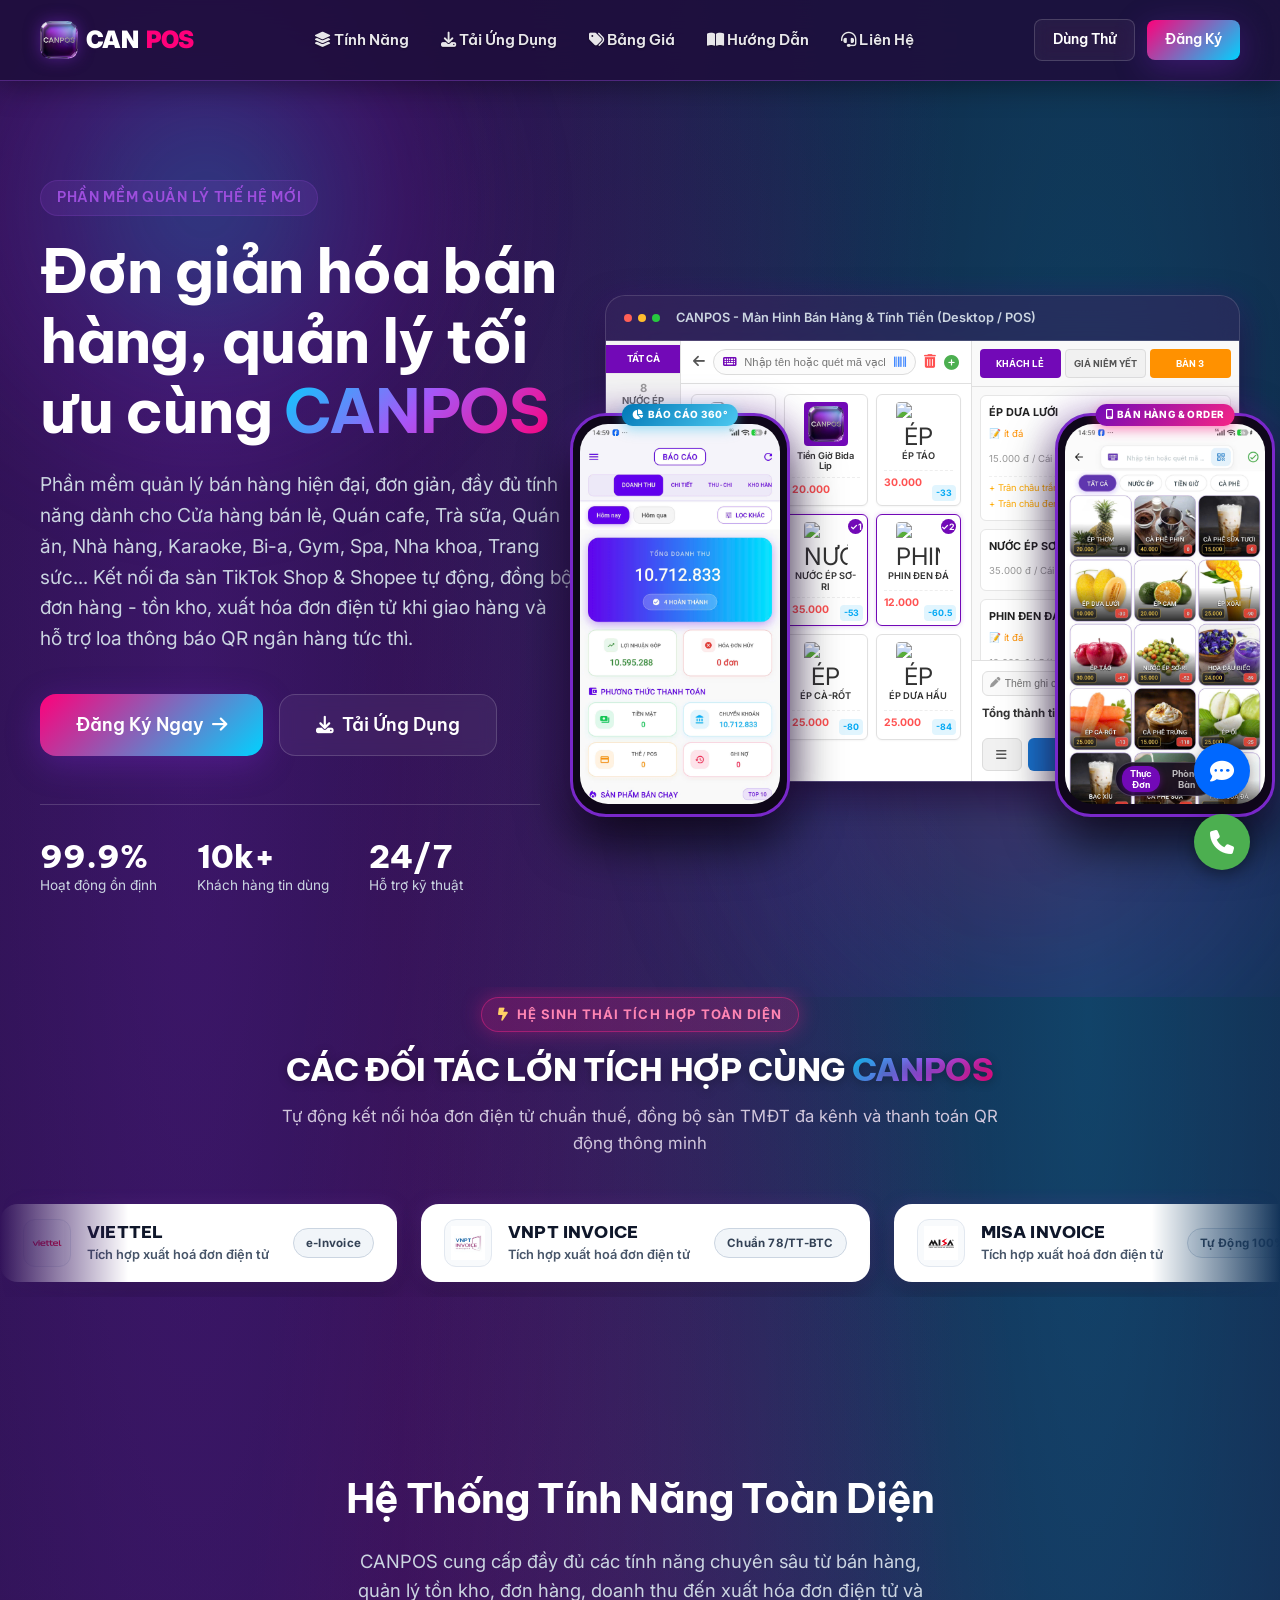
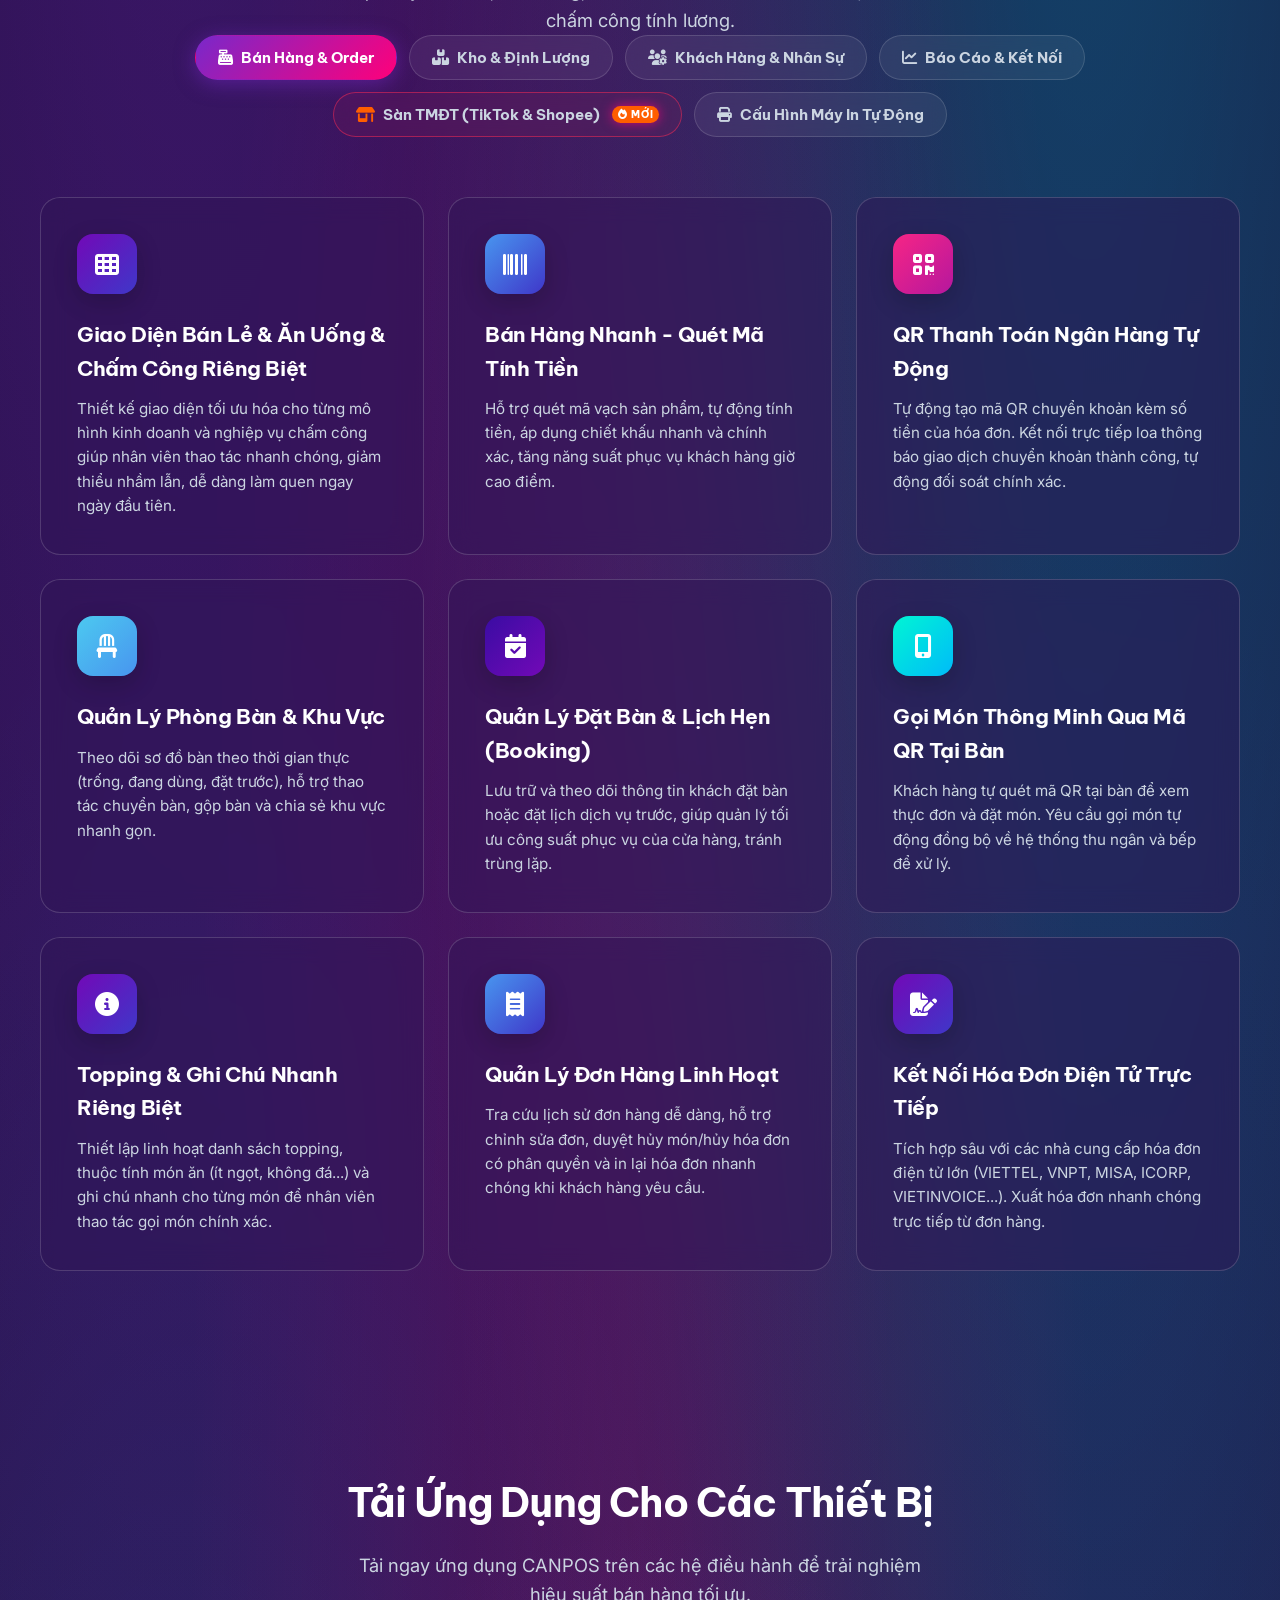
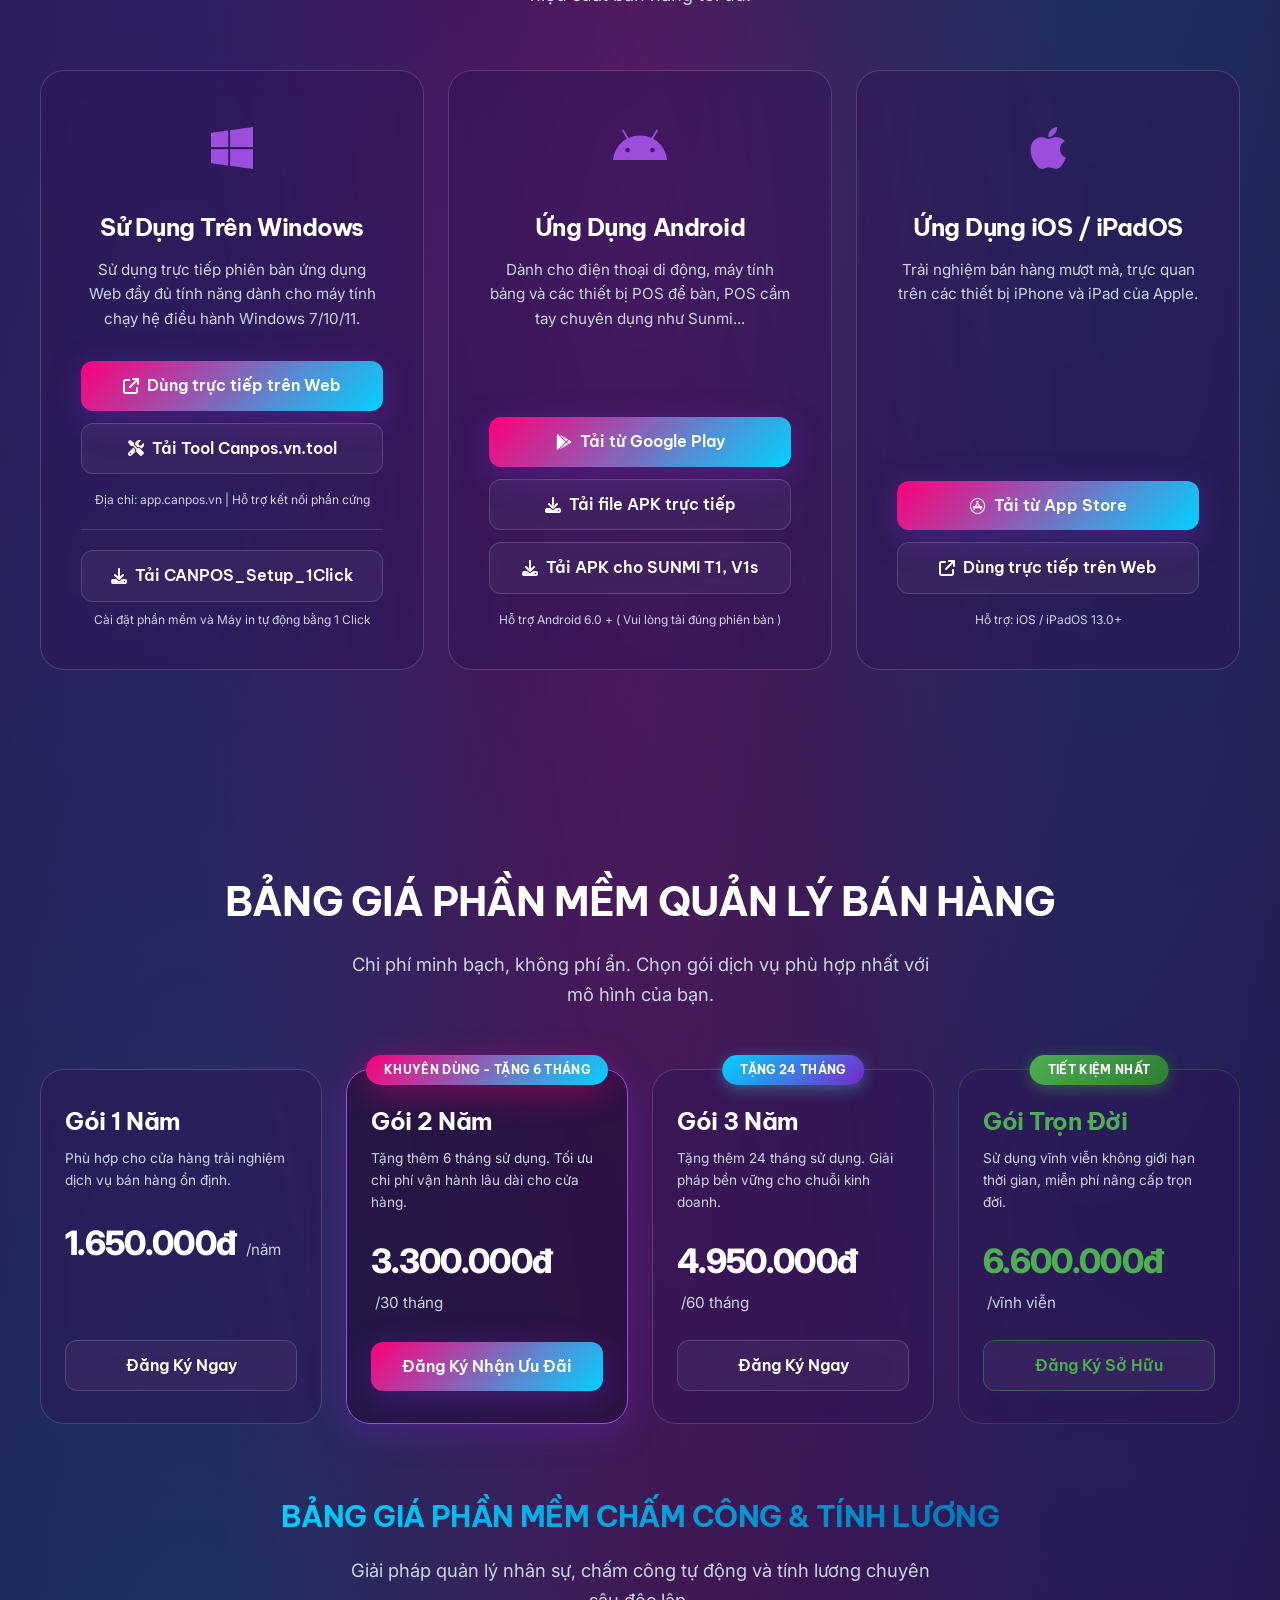
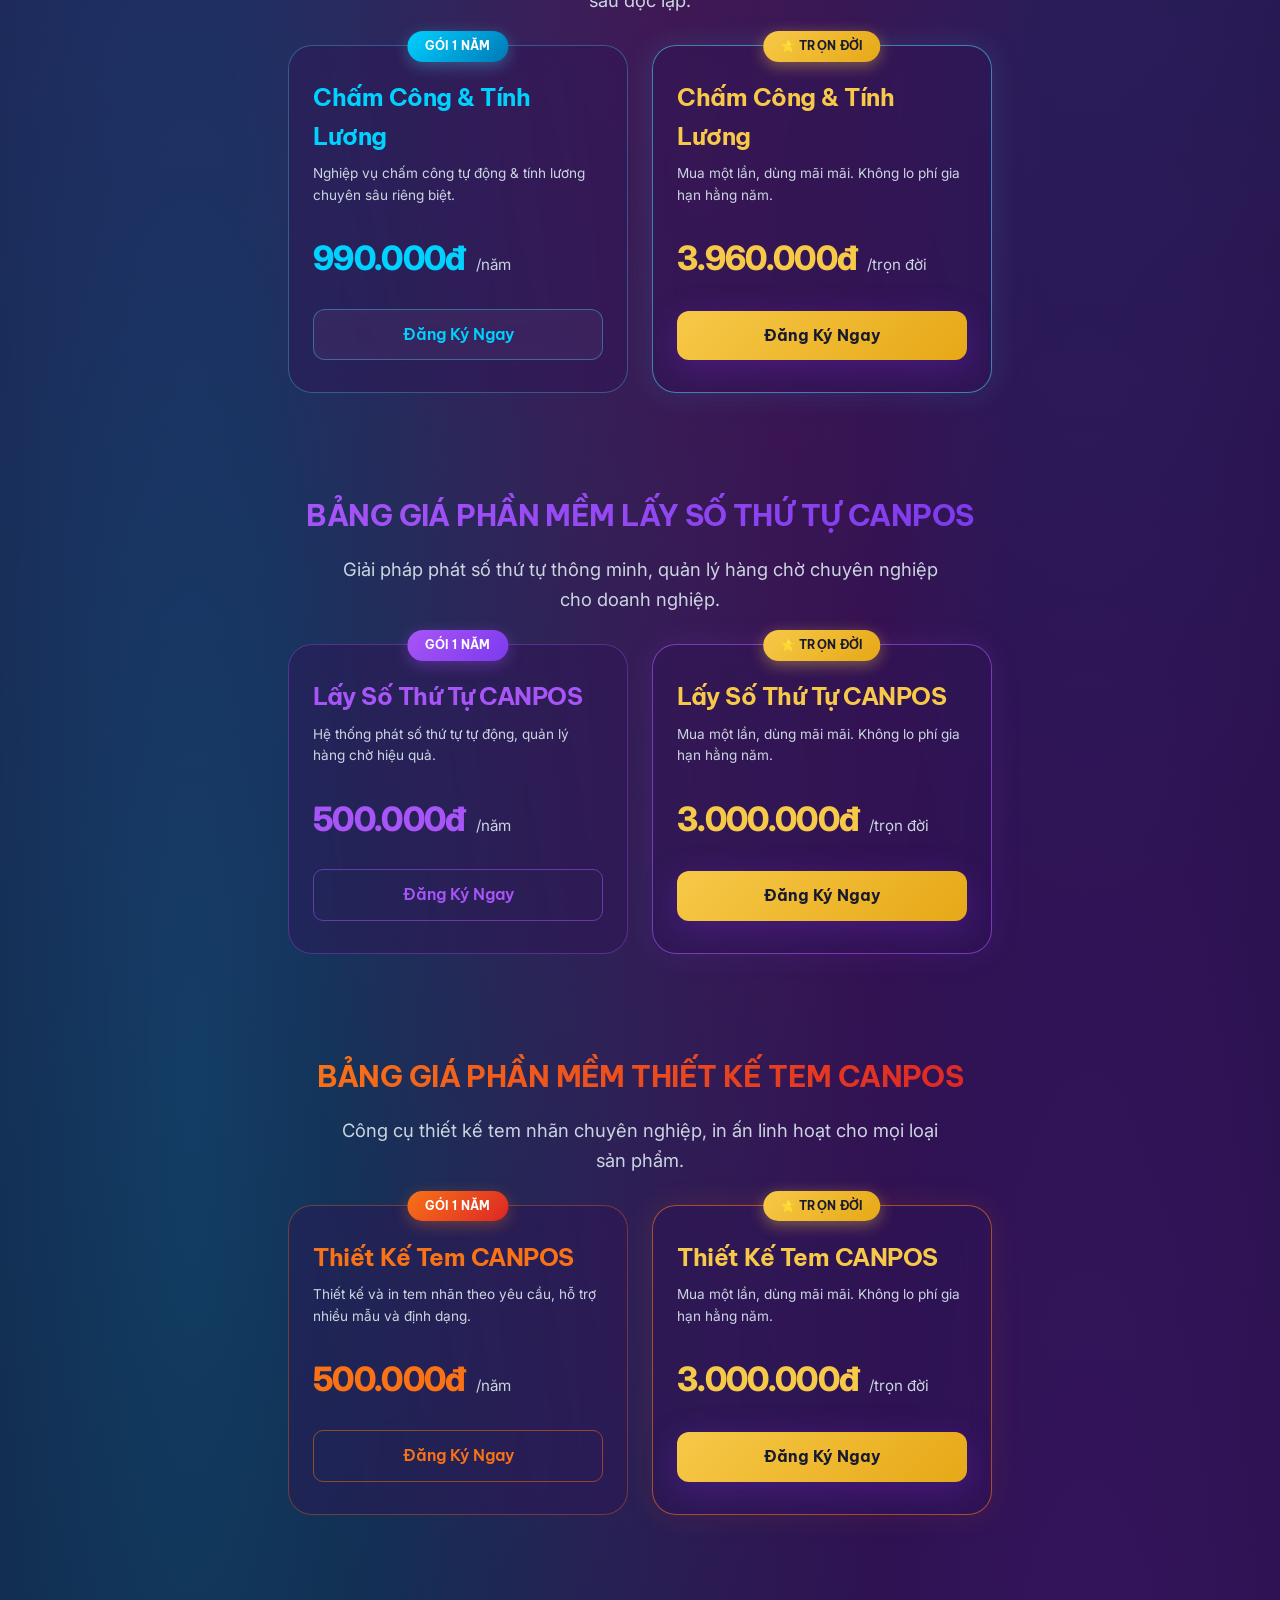
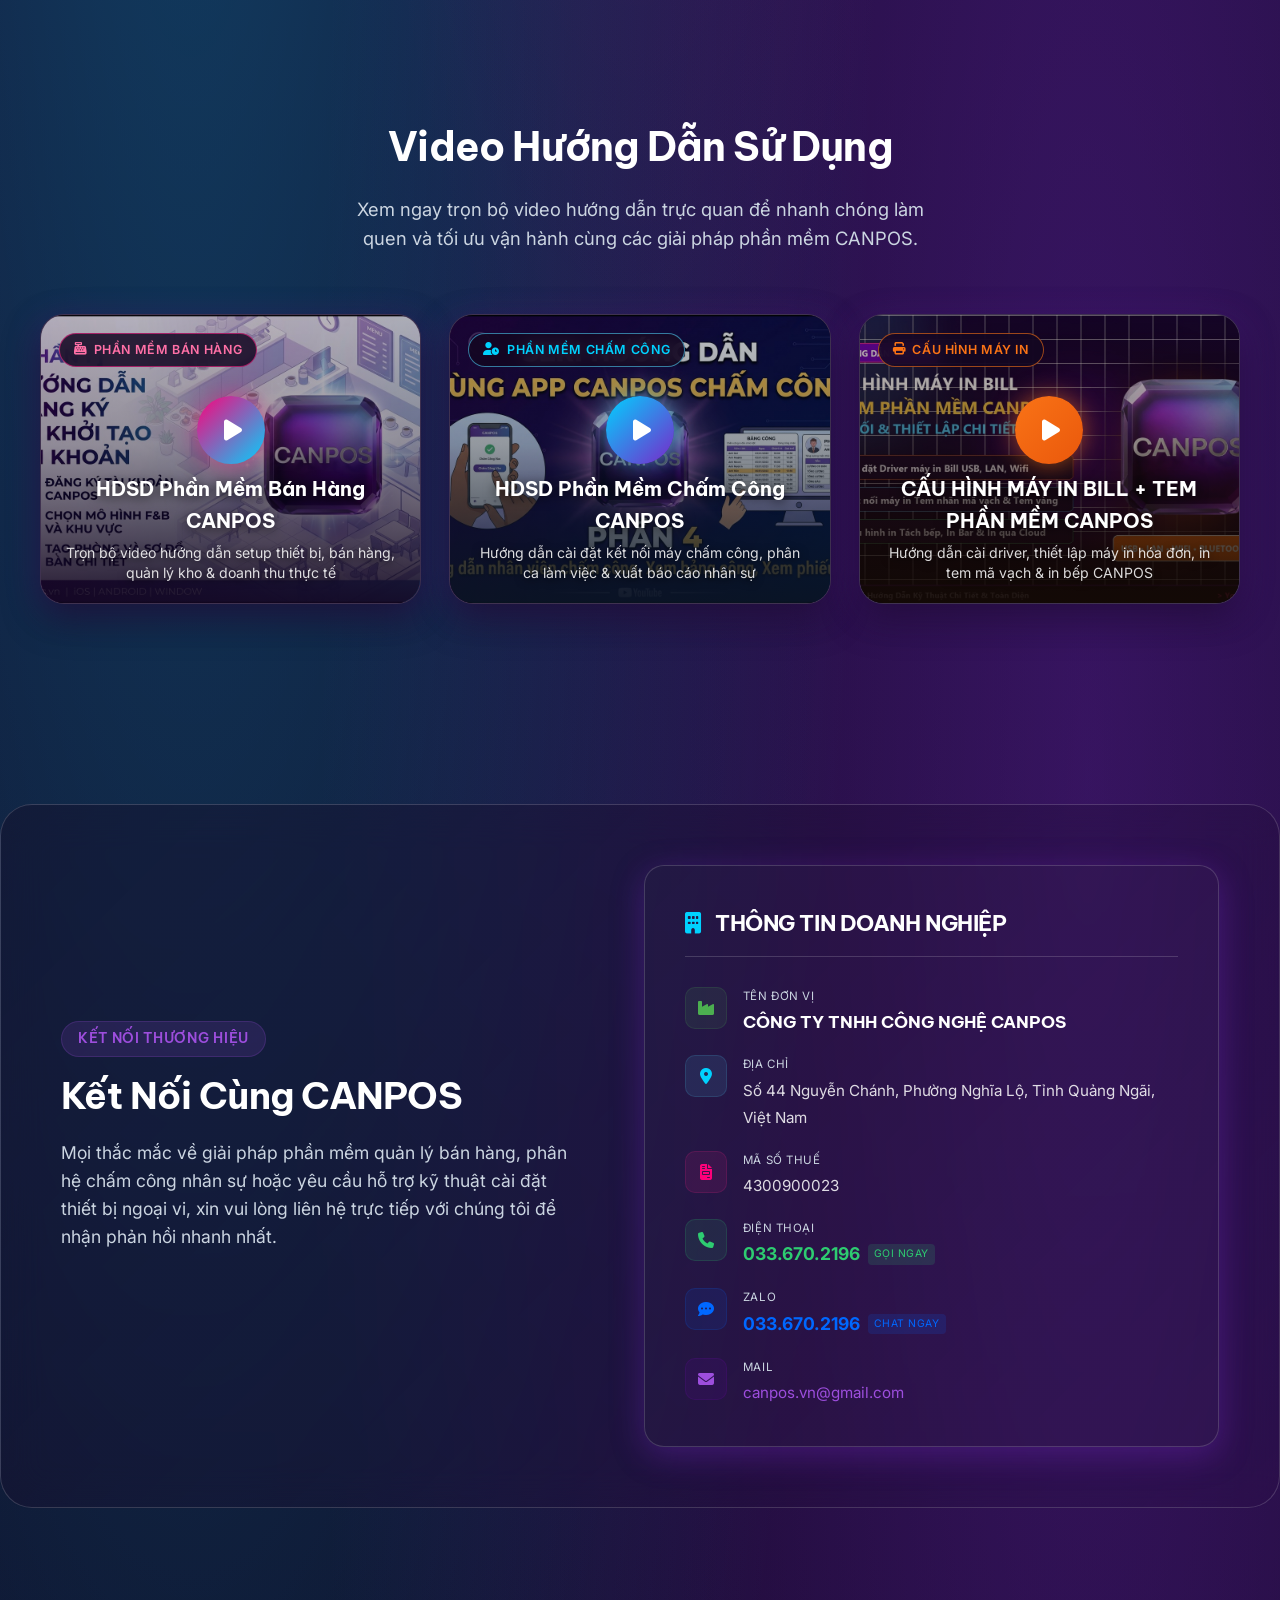
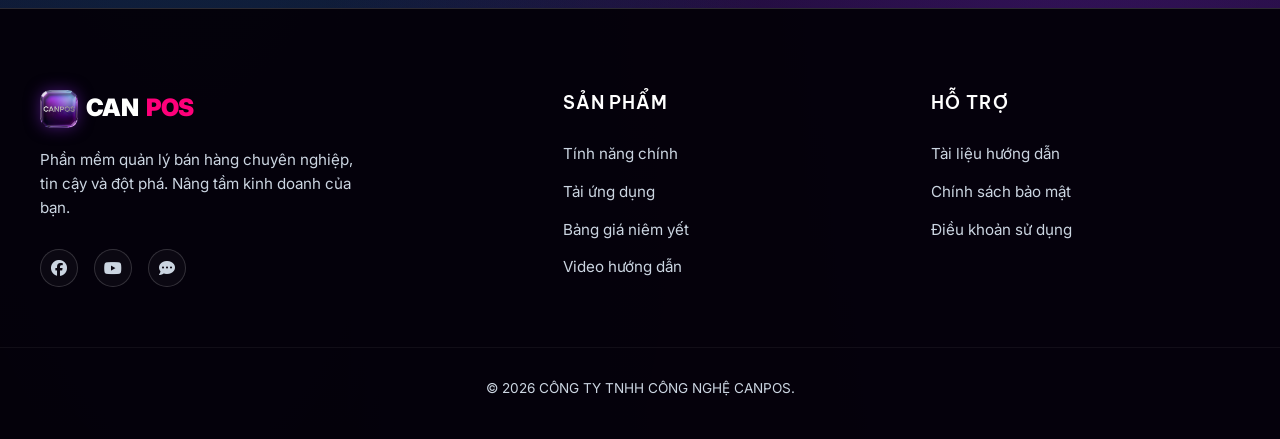
==== commit fc75909a: "Fix download platform switcher tabs and 2-column pricing on mobile" ====
--- a/index.html
+++ b/index.html
@@ -520,14 +520,28 @@
                 <h2 class="section-title">Hệ Thống Tính Năng Toàn Diện</h2>
                 <p class="section-subtitle">CANPOS cung cấp đầy đủ các tính năng chuyên sâu từ bán hàng, quản lý tồn kho, đơn hàng, doanh thu đến xuất hóa đơn điện tử và chấm công tính lương.</p>
                 
-                <!-- Features Tabs -->
-                <div class="features-tabs">
-                    <button class="tab-btn active" data-tab="pos-orders"><i class="fa-solid fa-cash-register"></i> Bán Hàng & Order</button>
-                    <button class="tab-btn" data-tab="inventory-recipes"><i class="fa-solid fa-boxes-stacked"></i> Kho & Định Lượng</button>
-                    <button class="tab-btn" data-tab="crm-hr"><i class="fa-solid fa-users-gear"></i> Khách Hàng & Nhân Sự</button>
-                    <button class="tab-btn" data-tab="reports-infra"><i class="fa-solid fa-chart-line"></i> Báo Cáo & Kết Nối</button>
-                    <button class="tab-btn tab-btn-highlight" data-tab="ecommerce-sync"><i class="fa-solid fa-shop" style="color: #ff5e00;"></i> Sàn TMĐT (TikTok & Shopee) <span class="tab-new-badge"><i class="fa-solid fa-fire"></i> MỚI</span></button>
-                    <button class="tab-btn" data-tab="auto-printer"><i class="fa-solid fa-print"></i> Cấu Hình Máy In Tự Động</button>
+                <!-- Features Tabs Marquee (Chạy ngang liên tục trên Mobile) -->
+                <div class="features-tabs-wrapper">
+                    <div class="features-tabs-track">
+                        <!-- Group 1 -->
+                        <div class="features-tabs-group">
+                            <button class="tab-btn active" data-tab="pos-orders"><i class="fa-solid fa-cash-register"></i> Bán Hàng & Order</button>
+                            <button class="tab-btn" data-tab="inventory-recipes"><i class="fa-solid fa-boxes-stacked"></i> Kho & Định Lượng</button>
+                            <button class="tab-btn" data-tab="crm-hr"><i class="fa-solid fa-users-gear"></i> Khách Hàng & Nhân Sự</button>
+                            <button class="tab-btn" data-tab="reports-infra"><i class="fa-solid fa-chart-line"></i> Báo Cáo & Kết Nối</button>
+                            <button class="tab-btn tab-btn-highlight" data-tab="ecommerce-sync"><i class="fa-solid fa-shop" style="color: #ff5e00;"></i> Sàn TMĐT (TikTok & Shopee) <span class="tab-new-badge"><i class="fa-solid fa-fire"></i> MỚI</span></button>
+                            <button class="tab-btn" data-tab="auto-printer"><i class="fa-solid fa-print"></i> Cấu Hình Máy In Tự Động</button>
+                        </div>
+                        <!-- Group 2 (Duplicate for Seamless Infinite Marquee on Mobile) -->
+                        <div class="features-tabs-group" aria-hidden="true">
+                            <button class="tab-btn active" data-tab="pos-orders"><i class="fa-solid fa-cash-register"></i> Bán Hàng & Order</button>
+                            <button class="tab-btn" data-tab="inventory-recipes"><i class="fa-solid fa-boxes-stacked"></i> Kho & Định Lượng</button>
+                            <button class="tab-btn" data-tab="crm-hr"><i class="fa-solid fa-users-gear"></i> Khách Hàng & Nhân Sự</button>
+                            <button class="tab-btn" data-tab="reports-infra"><i class="fa-solid fa-chart-line"></i> Báo Cáo & Kết Nối</button>
+                            <button class="tab-btn tab-btn-highlight" data-tab="ecommerce-sync"><i class="fa-solid fa-shop" style="color: #ff5e00;"></i> Sàn TMĐT (TikTok & Shopee) <span class="tab-new-badge"><i class="fa-solid fa-fire"></i> MỚI</span></button>
+                            <button class="tab-btn" data-tab="auto-printer"><i class="fa-solid fa-print"></i> Cấu Hình Máy In Tự Động</button>
+                        </div>
+                    </div>
                 </div>
             </div>
             
@@ -821,9 +835,16 @@
                 <p class="section-subtitle">Tải ngay ứng dụng CANPOS trên các hệ điều hành để trải nghiệm hiệu suất bán hàng tối ưu.</p>
             </div>
             
+            <!-- Platform Switcher Tabs on Mobile (Mặc định chọn Android) -->
+            <div class="download-tabs-nav">
+                <button type="button" class="download-tab-btn" data-download-tab="windows" onclick="switchDownloadTab('windows', this)"><i class="fa-brands fa-windows"></i> Windows</button>
+                <button type="button" class="download-tab-btn active" data-download-tab="android" onclick="switchDownloadTab('android', this)"><i class="fa-brands fa-android"></i> Android</button>
+                <button type="button" class="download-tab-btn" data-download-tab="ios" onclick="switchDownloadTab('ios', this)"><i class="fa-brands fa-apple"></i> iOS / iPad</button>
+            </div>
+            
             <div class="download-grid">
                 <!-- Windows Client -->
-                <div class="download-card">
+                <div class="download-card" id="download-windows">
                     <div class="download-platform"><i class="fa-brands fa-windows"></i></div>
                     <h3>Sử Dụng Trên Windows</h3>
                     <p class="download-desc">Sử dụng trực tiếp phiên bản ứng dụng Web đầy đủ tính năng dành cho máy tính chạy hệ điều hành Windows 7/10/11.</p>
@@ -837,8 +858,8 @@
                     <div class="download-meta" style="margin-top: 0;">Cài đặt phần mềm và Máy in tự động bằng 1 Click</div>
                 </div>
 
-                <!-- Android Client -->
-                <div class="download-card">
+                <!-- Android Client (Mặc định hiển thị trên Mobile) -->
+                <div class="download-card active-mobile" id="download-android">
                     <div class="download-platform"><i class="fa-brands fa-android"></i></div>
                     <h3>Ứng Dụng Android</h3>
                     <p class="download-desc">Dành cho điện thoại di động, máy tính bảng và các thiết bị POS để bàn, POS cầm tay chuyên dụng như Sunmi...</p>
@@ -849,7 +870,7 @@
                 </div>
 
                 <!-- iOS Client -->
-                <div class="download-card">
+                <div class="download-card" id="download-ios">
                     <div class="download-platform"><i class="fa-brands fa-apple"></i></div>
                     <h3>Ứng Dụng iOS / iPadOS</h3>
                     <p class="download-desc">Trải nghiệm bán hàng mượt mà, trực quan trên các thiết bị iPhone và iPad của Apple.</p>
@@ -858,6 +879,28 @@
                     <div class="download-meta">Hỗ trợ: iOS / iPadOS 13.0+</div>
                 </div>
             </div>
+
+            <script>
+                function switchDownloadTab(platform, btn) {
+                    var buttons = document.querySelectorAll('.download-tab-btn');
+                    var cards = document.querySelectorAll('.download-card');
+                    
+                    for (var i = 0; i < buttons.length; i++) {
+                        buttons[i].classList.remove('active');
+                    }
+                    if (btn) {
+                        btn.classList.add('active');
+                    }
+                    
+                    for (var j = 0; j < cards.length; j++) {
+                        if (cards[j].id === 'download-' + platform) {
+                            cards[j].classList.add('active-mobile');
+                        } else {
+                            cards[j].classList.remove('active-mobile');
+                        }
+                    }
+                }
+            </script>
         </div>
     </section>
 
--- a/style.css
+++ b/style.css
@@ -1184,6 +1184,10 @@
     pointer-events: none;
 }
 
+.download-tabs-nav {
+    display: none;
+}
+
 .download-grid {
     display: grid;
     grid-template-columns: repeat(auto-fit, minmax(300px, 1fr));
@@ -3230,15 +3234,15 @@
         top: 72px;
         left: 0;
         width: 100%;
-        background: linear-gradient(180deg, #3d156d 0%, #5d229e 50%, #3d156d 100%);
-        backdrop-filter: blur(32px);
-        -webkit-backdrop-filter: blur(32px);
+        background: rgba(36, 17, 66, 0.95);
+        backdrop-filter: blur(28px);
+        -webkit-backdrop-filter: blur(28px);
         flex-direction: column;
-        padding: 24px 20px 30px 20px;
-        gap: 12px;
-        border-top: 1px solid rgba(255, 255, 255, 0.25);
-        border-bottom: 3px solid #00d2ff;
-        box-shadow: 0 25px 60px rgba(0, 0, 0, 0.4), 0 0 40px rgba(121, 40, 202, 0.6);
+        padding: 22px 18px 28px 18px;
+        gap: 10px;
+        border-top: 1px solid rgba(255, 255, 255, 0.12);
+        border-bottom: 2px solid #a855f7;
+        box-shadow: 0 20px 45px rgba(0, 0, 0, 0.5), 0 0 25px rgba(121, 40, 202, 0.35);
         transform: translateY(-160%);
         transition: transform 0.35s cubic-bezier(0.16, 1, 0.3, 1);
         z-index: 999;
@@ -3249,18 +3253,17 @@
     }
     
     .nav-link {
-        font-size: 1.02rem;
+        font-size: 1rem;
         font-weight: 700;
-        padding: 13px 18px;
+        padding: 12px 16px;
         width: 100%;
-        border-radius: 14px;
-        background: rgba(255, 255, 255, 0.18);
-        border: 1px solid rgba(255, 255, 255, 0.28);
+        border-radius: 12px;
+        background: rgba(255, 255, 255, 0.07);
+        border: 1px solid rgba(255, 255, 255, 0.12);
         color: #ffffff;
         display: flex;
         align-items: center;
-        gap: 14px;
-        box-shadow: 0 4px 15px rgba(0, 0, 0, 0.15);
+        gap: 12px;
         transition: all 0.25s ease;
     }
 
@@ -3272,10 +3275,10 @@
     }
     
     .nav-link:hover, .nav-link:active {
-        background: linear-gradient(135deg, rgba(121, 40, 202, 0.8), rgba(0, 210, 255, 0.6));
+        background: linear-gradient(135deg, rgba(121, 40, 202, 0.6), rgba(0, 210, 255, 0.35));
         border-color: #00d2ff;
         color: #ffffff;
-        box-shadow: 0 6px 25px rgba(0, 210, 255, 0.45);
+        box-shadow: 0 4px 15px rgba(0, 210, 255, 0.3);
     }
     
     .mobile-nav-actions {
@@ -3283,17 +3286,30 @@
         grid-template-columns: 1fr 1fr;
         gap: 10px;
         width: 100%;
-        margin-top: 8px;
-        padding-top: 14px;
+        margin-top: 6px;
+        padding-top: 12px;
         border-top: 1px solid rgba(255, 255, 255, 0.12);
     }
 
     .mobile-nav-actions .btn {
         width: 100%;
         justify-content: center;
-        padding: 13px 16px;
-        font-size: 0.92rem;
+        padding: 12px 16px;
+        font-size: 0.9rem;
         border-radius: 12px;
+        font-weight: 700;
+    }
+
+    .mobile-nav-actions .btn-secondary {
+        background: rgba(255, 255, 255, 0.08);
+        color: #ffffff;
+        border: 1px solid rgba(255, 255, 255, 0.2);
+    }
+
+    .mobile-nav-actions .btn-primary {
+        background: linear-gradient(135deg, #7928ca, #ff007a);
+        color: #ffffff;
+        box-shadow: 0 4px 15px rgba(121, 40, 202, 0.35);
     }
     
     .nav-actions {
@@ -3552,6 +3568,169 @@
         font-size: 0.72rem;
     }
     
+    /* Thu gọn màn hình thu ngân POS trên Mobile: Ngắn lại, nhỏ gọn vừa vặn khung hình */
+    .dashboard-mockup {
+        width: 100% !important;
+        max-width: 100% !important;
+        border-radius: 14px !important;
+        overflow: hidden !important;
+        margin: 0 auto !important;
+        box-shadow: 0 8px 25px rgba(0, 0, 0, 0.4) !important;
+    }
+    
+    .mockup-header {
+        padding: 6px 10px !important;
+        gap: 8px !important;
+    }
+    
+    .mockup-dots span {
+        width: 6px !important;
+        height: 6px !important;
+    }
+    
+    .mockup-title {
+        font-size: 0.62rem !important;
+    }
+
+    .mockup-body.pos-layout {
+        display: grid !important;
+        grid-template-columns: 46px 1.22fr 1fr !important;
+        height: 255px !important;
+        min-width: 0 !important;
+        width: 100% !important;
+        overflow: hidden !important;
+    }
+
+    /* Thu nhỏ cột danh mục trái */
+    .pos-sidebar {
+        padding: 2px 0 !important;
+    }
+    
+    .pos-sidebar .category-item {
+        padding: 5px 2px !important;
+        font-size: 0.48rem !important;
+        line-height: 1.1 !important;
+    }
+    
+    .pos-sidebar .category-item span {
+        font-size: 0.52rem !important;
+    }
+
+    /* Thu nhỏ thanh tìm kiếm & sản phẩm */
+    .pos-search-bar {
+        padding: 4px 6px !important;
+        gap: 4px !important;
+    }
+    
+    .pos-search-bar .arrow-back, .pos-search-bar .trash-icon, .pos-search-bar .add-icon {
+        font-size: 0.65rem !important;
+    }
+    
+    .search-input-wrapper input {
+        padding: 3px 20px !important;
+        font-size: 0.52rem !important;
+    }
+    
+    .keyboard-icon, .barcode-scanner-icon {
+        font-size: 0.58rem !important;
+        left: 6px !important;
+        right: 6px !important;
+    }
+
+    .products-grid {
+        grid-template-columns: repeat(2, 1fr) !important;
+        gap: 4px !important;
+        padding: 4px !important;
+    }
+    
+    .product-card {
+        padding: 3px !important;
+        border-radius: 4px !important;
+    }
+    
+    .product-img {
+        height: 36px !important;
+    }
+    
+    .product-name {
+        font-size: 0.52rem !important;
+        line-height: 1.1 !important;
+        margin: 2px 0 !important;
+    }
+    
+    .product-price {
+        font-size: 0.52rem !important;
+        font-weight: 700 !important;
+    }
+
+    /* Thu nhỏ giỏ hàng */
+    .pos-cart {
+        padding: 4px 5px !important;
+    }
+    
+    .cart-header-buttons {
+        gap: 2px !important;
+        margin-bottom: 3px !important;
+    }
+    
+    .cart-btn {
+        font-size: 0.45rem !important;
+        padding: 2px 3px !important;
+    }
+    
+    .cart-items-list {
+        gap: 3px !important;
+    }
+    
+    .cart-item-box {
+        padding: 3px 4px !important;
+        margin-bottom: 2px !important;
+    }
+    
+    .item-title {
+        font-size: 0.52rem !important;
+    }
+    
+    .unit-price, .item-total {
+        font-size: 0.48rem !important;
+    }
+    
+    .item-notes, .item-subtoppings, .note-input {
+        display: none !important;
+    }
+    
+    .qty-btn {
+        width: 14px !important;
+        height: 14px !important;
+        font-size: 0.52rem !important;
+        line-height: 14px !important;
+    }
+    
+    .qty-val {
+        font-size: 0.5rem !important;
+    }
+    
+    .total-row {
+        font-size: 0.52rem !important;
+        margin-top: 3px !important;
+        padding-top: 2px !important;
+    }
+    
+    .total-price-red {
+        font-size: 0.65rem !important;
+    }
+    
+    .action-buttons {
+        gap: 2px !important;
+        margin-top: 3px !important;
+    }
+    
+    .action-buttons button {
+        font-size: 0.48rem !important;
+        padding: 4px 4px !important;
+        border-radius: 4px !important;
+    }
+    
     /* Dòng 2 Điện thoại trên Smartphone nhỏ */
     .hero-mobile-devices-row {
         gap: 10px !important;
@@ -3642,41 +3821,201 @@
         border-radius: 100px;
     }
     
+    /* Features Cards on Mobile (Bố cục ngang nhỏ gọn, tiết kiệm 60% chiều cao cuộn trang) */
     .features-grid {
-        grid-template-columns: 1fr;
-        gap: 16px;
+        grid-template-columns: 1fr !important;
+        gap: 10px !important;
     }
     
     .feature-card {
-        padding: 20px 16px;
-        border-radius: 16px;
+        padding: 14px 14px !important;
+        border-radius: 14px !important;
+        display: flex !important;
+        flex-direction: row !important;
+        align-items: flex-start !important;
+        gap: 12px !important;
+        text-align: left !important;
+    }
+
+    .feature-icon {
+        width: 38px !important;
+        height: 38px !important;
+        min-width: 38px !important;
+        border-radius: 10px !important;
+        font-size: 1.1rem !important;
+        margin-bottom: 0 !important;
+        margin-top: 2px !important;
     }
     
     .feature-title {
-        font-size: 1.12rem;
+        font-size: 0.96rem !important;
+        line-height: 1.3 !important;
+        margin-bottom: 3px !important;
+        font-weight: 700 !important;
     }
     
     .feature-desc {
-        font-size: 0.86rem;
-    }
-    
-    /* Pricing on Mobile */
-    .pricing-toggle {
-        gap: 10px;
-        margin-bottom: 25px;
+        font-size: 0.8rem !important;
+        line-height: 1.4 !important;
+    }
+    
+    /* Pricing on Mobile (Bảng giá 1 hàng 2 thẻ cân đối, siêu gọn gàng) */
+    .pricing-grid {
+        display: grid !important;
+        grid-template-columns: repeat(2, 1fr) !important;
+        gap: 10px !important;
+        margin-top: 20px !important;
+    }
+
+    .addon-pricing-container {
+        display: grid !important;
+        grid-template-columns: repeat(2, 1fr) !important;
+        gap: 10px !important;
+        width: 100% !important;
+        margin-top: 15px !important;
     }
     
     .pricing-card {
-        padding: 24px 18px;
-        border-radius: 20px;
-    }
-    
-    .pricing-card.featured {
-        transform: none;
-    }
-    
-    .price-amount {
-        font-size: 2.1rem;
+        width: 100% !important;
+        max-width: 100% !important;
+        padding: 16px 8px 12px 8px !important;
+        border-radius: 14px !important;
+        margin-bottom: 0 !important;
+        display: flex !important;
+        flex-direction: column !important;
+        justify-content: space-between !important;
+        text-align: center !important;
+    }
+    
+    .pricing-card-badge {
+        font-size: 0.52rem !important;
+        padding: 2px 6px !important;
+        top: -9px !important;
+        right: auto !important;
+        left: 50% !important;
+        transform: translateX(-50%) !important;
+        white-space: nowrap !important;
+        line-height: 1.2 !important;
+    }
+
+    .pricing-card.popular {
+        transform: none !important;
+    }
+
+    .plan-name {
+        font-size: 0.92rem !important;
+        margin-bottom: 3px !important;
+        line-height: 1.2 !important;
+    }
+
+    .plan-desc {
+        font-size: 0.66rem !important;
+        margin-bottom: 8px !important;
+        min-height: 32px !important;
+        line-height: 1.25 !important;
+    }
+    
+    .price-value {
+        font-size: 1.1rem !important;
+        font-weight: 800 !important;
+        display: block !important;
+    }
+
+    .price-period {
+        font-size: 0.66rem !important;
+        display: block !important;
+        margin-top: 1px !important;
+    }
+
+    .pricing-action {
+        padding-top: 10px !important;
+        margin-top: auto !important;
+    }
+
+    .pricing-action .btn {
+        padding: 8px 4px !important;
+        font-size: 0.72rem !important;
+        border-radius: 8px !important;
+        width: 100% !important;
+        justify-content: center !important;
+        white-space: nowrap !important;
+    }
+
+    /* Downloads on Mobile: Gọn gàng trong 1 thẻ chuyển tab 3 nền tảng (Windows / Android / iOS) */
+    .download-tabs-nav {
+        display: flex !important;
+        justify-content: center !important;
+        gap: 8px !important;
+        margin-bottom: 20px !important;
+        flex-wrap: nowrap !important;
+    }
+
+    .download-tab-btn {
+        display: inline-flex !important;
+        align-items: center !important;
+        gap: 6px !important;
+        padding: 9px 16px !important;
+        border-radius: 100px !important;
+        font-size: 0.85rem !important;
+        font-weight: 700 !important;
+        font-family: 'Be Vietnam Pro', sans-serif !important;
+        background: rgba(255, 255, 255, 0.08) !important;
+        border: 1px solid rgba(255, 255, 255, 0.15) !important;
+        color: var(--text-muted) !important;
+        cursor: pointer !important;
+        transition: var(--transition-smooth) !important;
+    }
+
+    .download-tab-btn.active {
+        background: linear-gradient(135deg, #7928ca, #ff007a) !important;
+        color: #ffffff !important;
+        border-color: transparent !important;
+        box-shadow: 0 4px 15px rgba(121, 40, 202, 0.4) !important;
+    }
+
+    .download-grid {
+        display: flex !important;
+        justify-content: center !important;
+        width: 100% !important;
+    }
+
+    .download-card {
+        display: none !important;
+        width: 100% !important;
+        max-width: 440px !important;
+        margin: 0 auto !important;
+        padding: 20px 16px !important;
+        border-radius: 16px !important;
+    }
+
+    .download-card.active-mobile {
+        display: flex !important;
+        animation: fadeInTab 0.3s ease !important;
+    }
+
+    .download-platform {
+        font-size: 2.2rem !important;
+        margin-bottom: 8px !important;
+    }
+
+    .download-card h3 {
+        font-size: 1.15rem !important;
+        margin-bottom: 4px !important;
+    }
+
+    .download-desc {
+        font-size: 0.8rem !important;
+        margin-bottom: 14px !important;
+        min-height: auto !important;
+    }
+
+    .download-divider {
+        margin: 14px 0 !important;
+    }
+
+    .download-meta {
+        font-size: 0.72rem !important;
+        margin-top: 8px !important;
     }
     
     /* Contact Form & FAQs on Mobile */
@@ -3727,5 +4066,140 @@
     }
 }
 
-
-
+/* ==========================================================================
+   FEATURES TABS (DESKTOP & MOBILE CONTINUOUS MARQUEE CHẠY NGANG)
+   ========================================================================== */
+.features-tabs-wrapper {
+    position: relative;
+    width: 100%;
+    margin: 0 auto 40px auto;
+}
+
+.features-tabs-track {
+    display: flex;
+    justify-content: center;
+    width: 100%;
+}
+
+.features-tabs-group {
+    display: flex;
+    flex-wrap: wrap;
+    justify-content: center;
+    gap: 12px;
+}
+
+.features-tabs-group[aria-hidden="true"] {
+    display: none;
+}
+
+.tab-btn {
+    display: inline-flex;
+    align-items: center;
+    gap: 8px;
+    padding: 12px 22px;
+    border-radius: 100px;
+    background: rgba(255, 255, 255, 0.06);
+    border: 1px solid rgba(255, 255, 255, 0.14);
+    color: var(--text-muted);
+    font-family: 'Be Vietnam Pro', sans-serif;
+    font-weight: 700;
+    font-size: 0.95rem;
+    cursor: pointer;
+    transition: var(--transition-smooth);
+    backdrop-filter: blur(10px);
+}
+
+.tab-btn:hover {
+    background: rgba(255, 255, 255, 0.12);
+    color: #ffffff;
+    border-color: rgba(121, 40, 202, 0.5);
+    transform: translateY(-2px);
+}
+
+.tab-btn.active {
+    background: linear-gradient(135deg, #7928ca, #ff007a);
+    color: #ffffff;
+    border-color: transparent;
+    box-shadow: 0 4px 20px rgba(121, 40, 202, 0.5);
+}
+
+.tab-btn-highlight {
+    border-color: rgba(255, 94, 0, 0.4);
+}
+
+.tab-new-badge {
+    background: #ff5e00;
+    color: #ffffff;
+    font-size: 0.65rem;
+    font-weight: 800;
+    padding: 2px 6px;
+    border-radius: 10px;
+}
+
+/* Mobile: Chạy ngang mượt mà vô tận giống dải thẻ đối tác */
+@media (max-width: 768px) {
+    .features-tabs-wrapper {
+        width: 100vw !important;
+        margin-left: calc(-50vw + 50%) !important;
+        overflow: hidden !important;
+        padding: 10px 0 !important;
+        margin-bottom: 25px !important;
+        -webkit-mask-image: linear-gradient(to right, transparent 0%, #000 8%, #000 92%, transparent 100%);
+        mask-image: linear-gradient(to right, transparent 0%, #000 8%, #000 92%, transparent 100%);
+    }
+
+    .features-tabs-track {
+        display: flex !important;
+        width: max-content !important;
+        animation: tabsMarqueeScroll 28s linear infinite !important;
+    }
+
+    .features-tabs-wrapper:hover .features-tabs-track,
+    .features-tabs-wrapper:active .features-tabs-track {
+        animation-play-state: paused !important;
+    }
+
+    .features-tabs-group {
+        display: flex !important;
+        flex-wrap: nowrap !important;
+        align-items: center !important;
+        gap: 10px !important;
+        padding-right: 10px !important;
+    }
+
+    .features-tabs-group[aria-hidden="true"] {
+        display: flex !important;
+    }
+
+    .tab-btn {
+        white-space: nowrap !important;
+        flex-shrink: 0 !important;
+        font-size: 0.82rem !important;
+        padding: 9px 15px !important;
+        border-radius: 100px !important;
+    }
+
+    @keyframes tabsMarqueeScroll {
+        0% {
+            transform: translateX(0);
+        }
+        100% {
+            transform: translateX(-50%);
+        }
+    }
+}
+
+@keyframes fadeInTab {
+    from {
+        opacity: 0;
+        transform: translateY(6px);
+    }
+    to {
+        opacity: 1;
+        transform: translateY(0);
+    }
+}
+
+
+
+
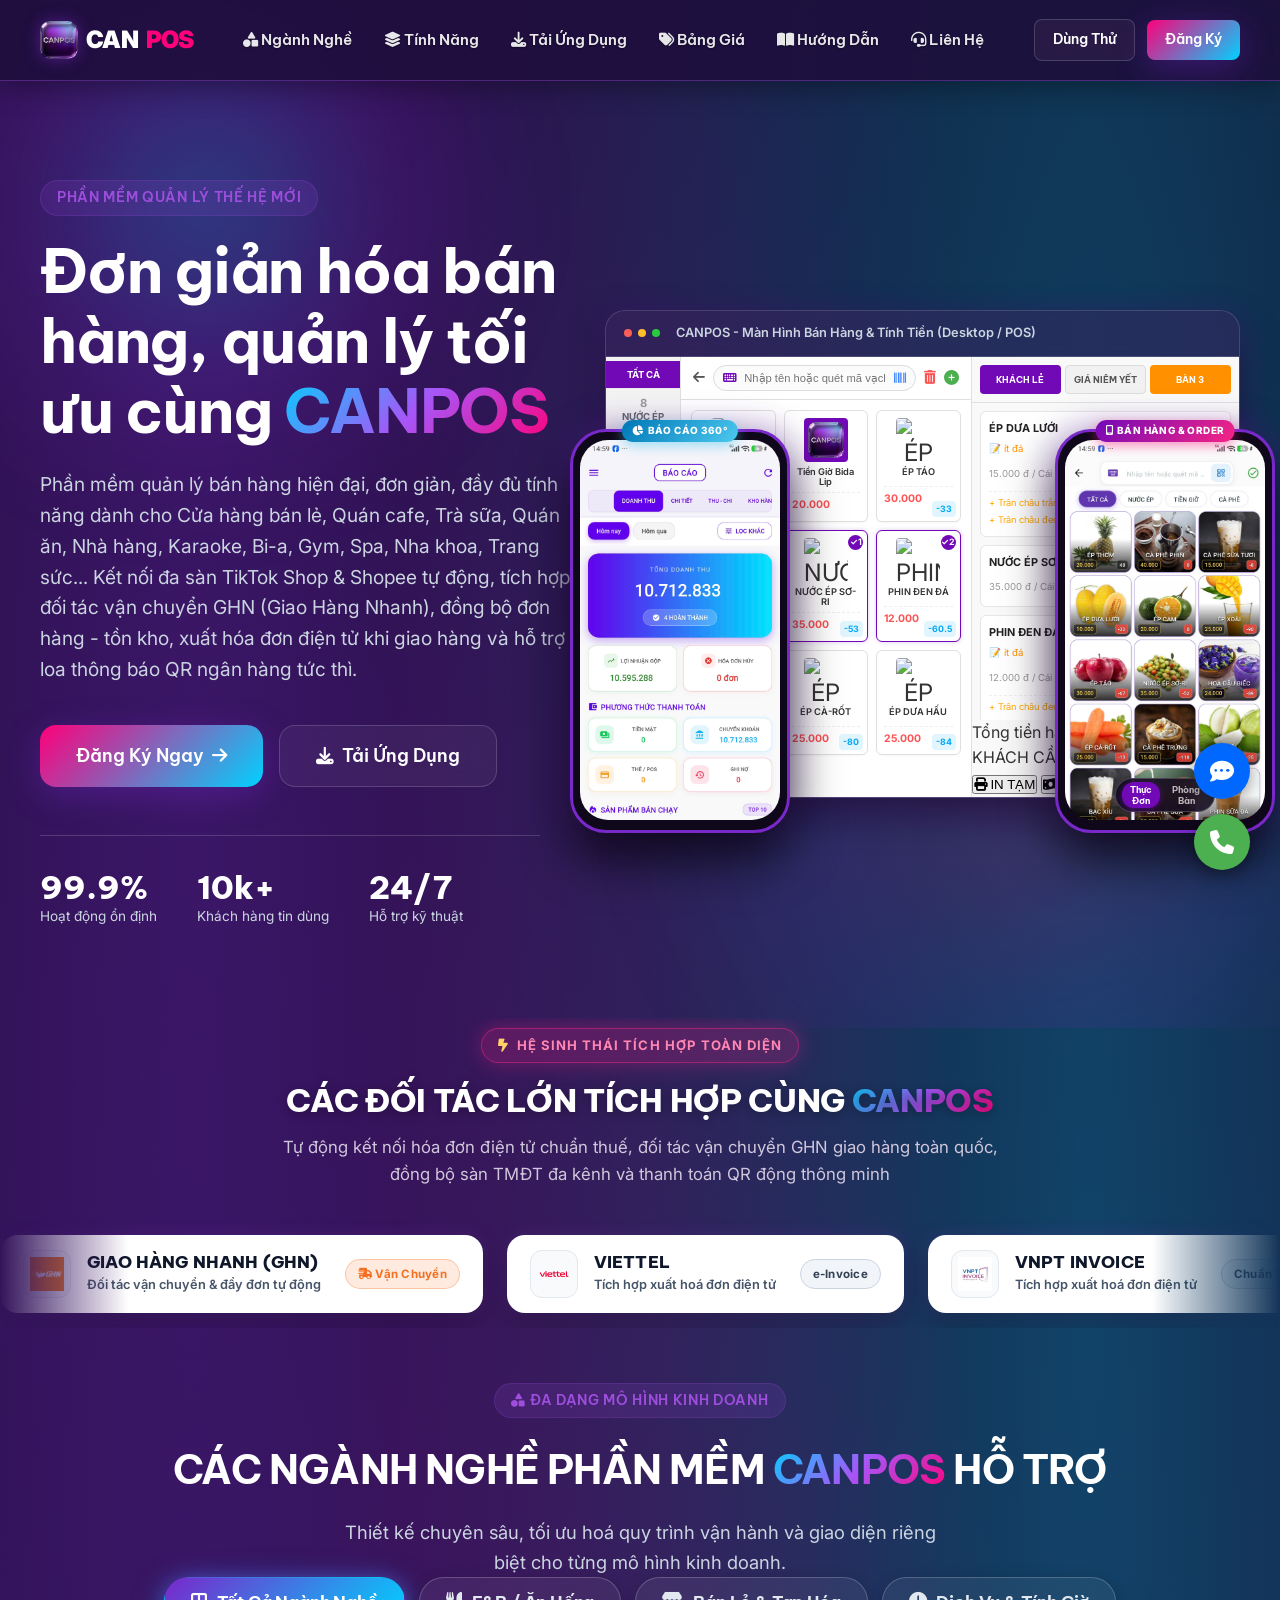
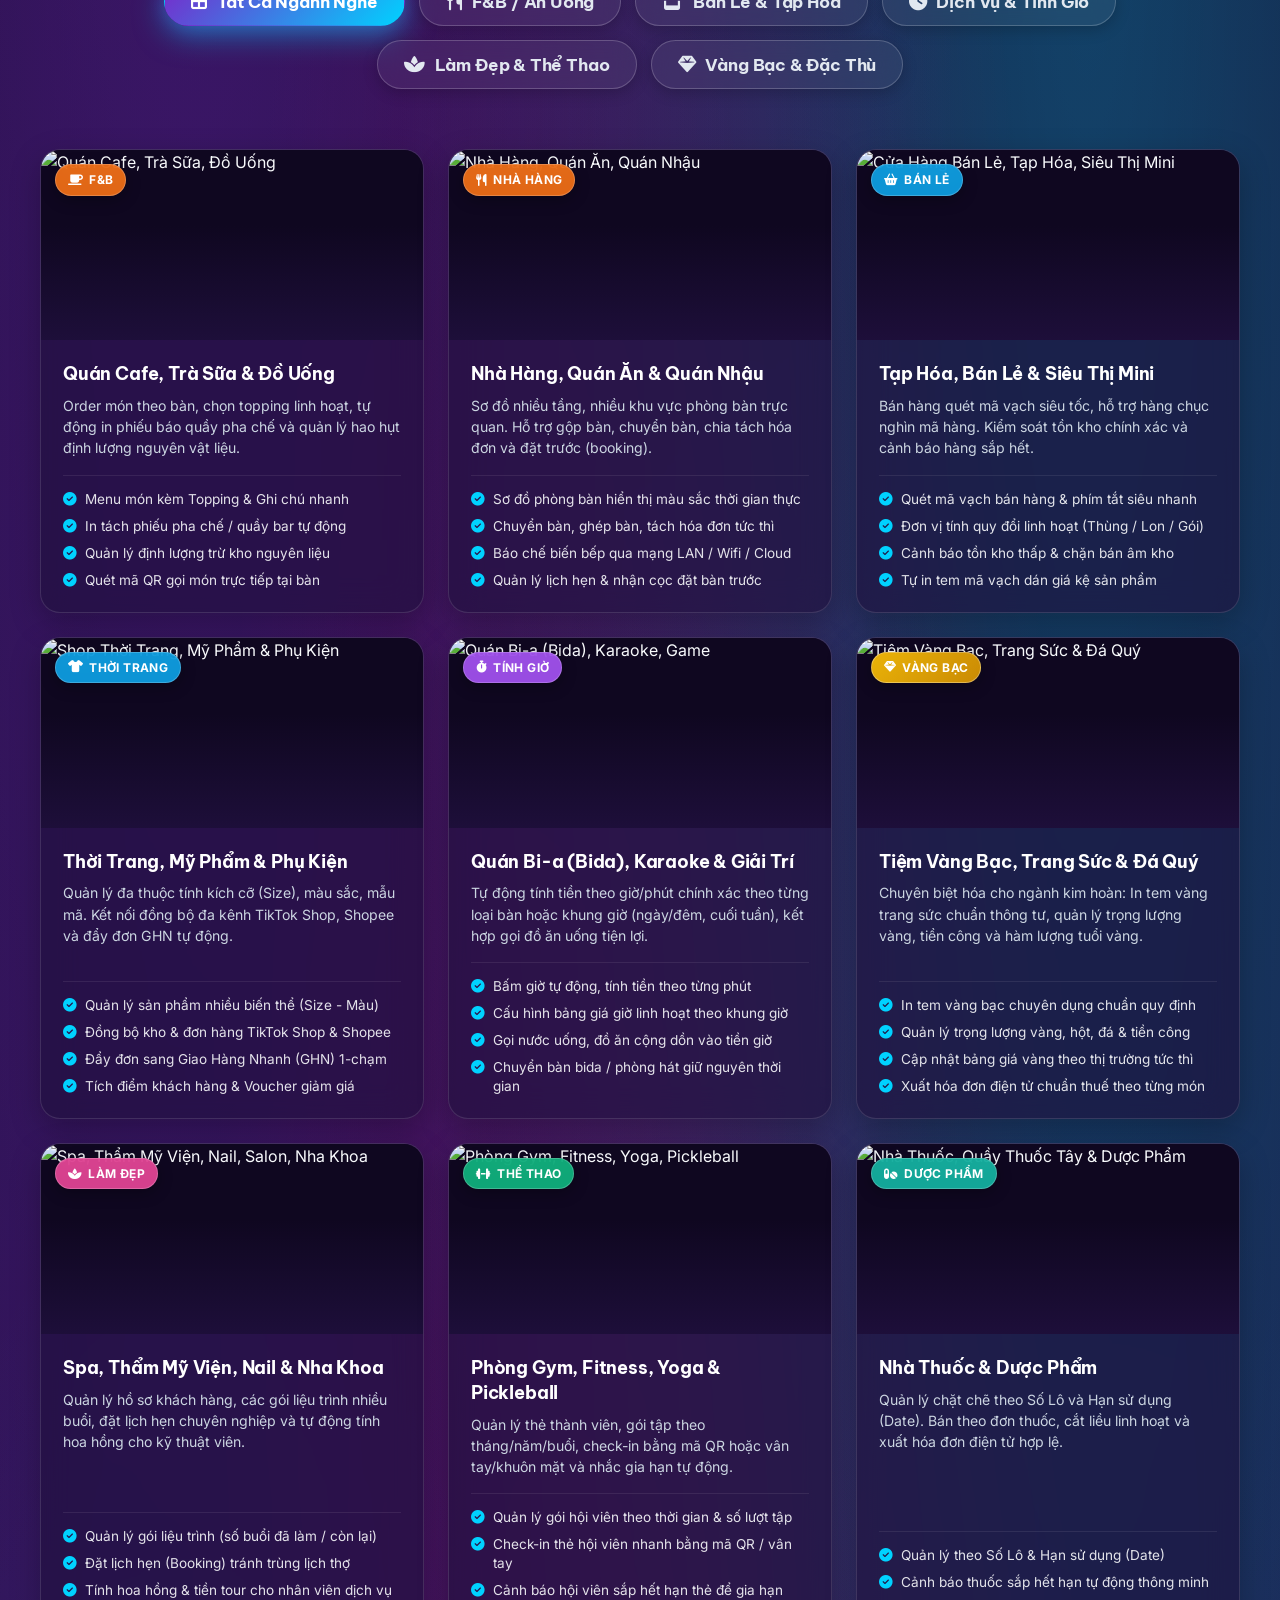
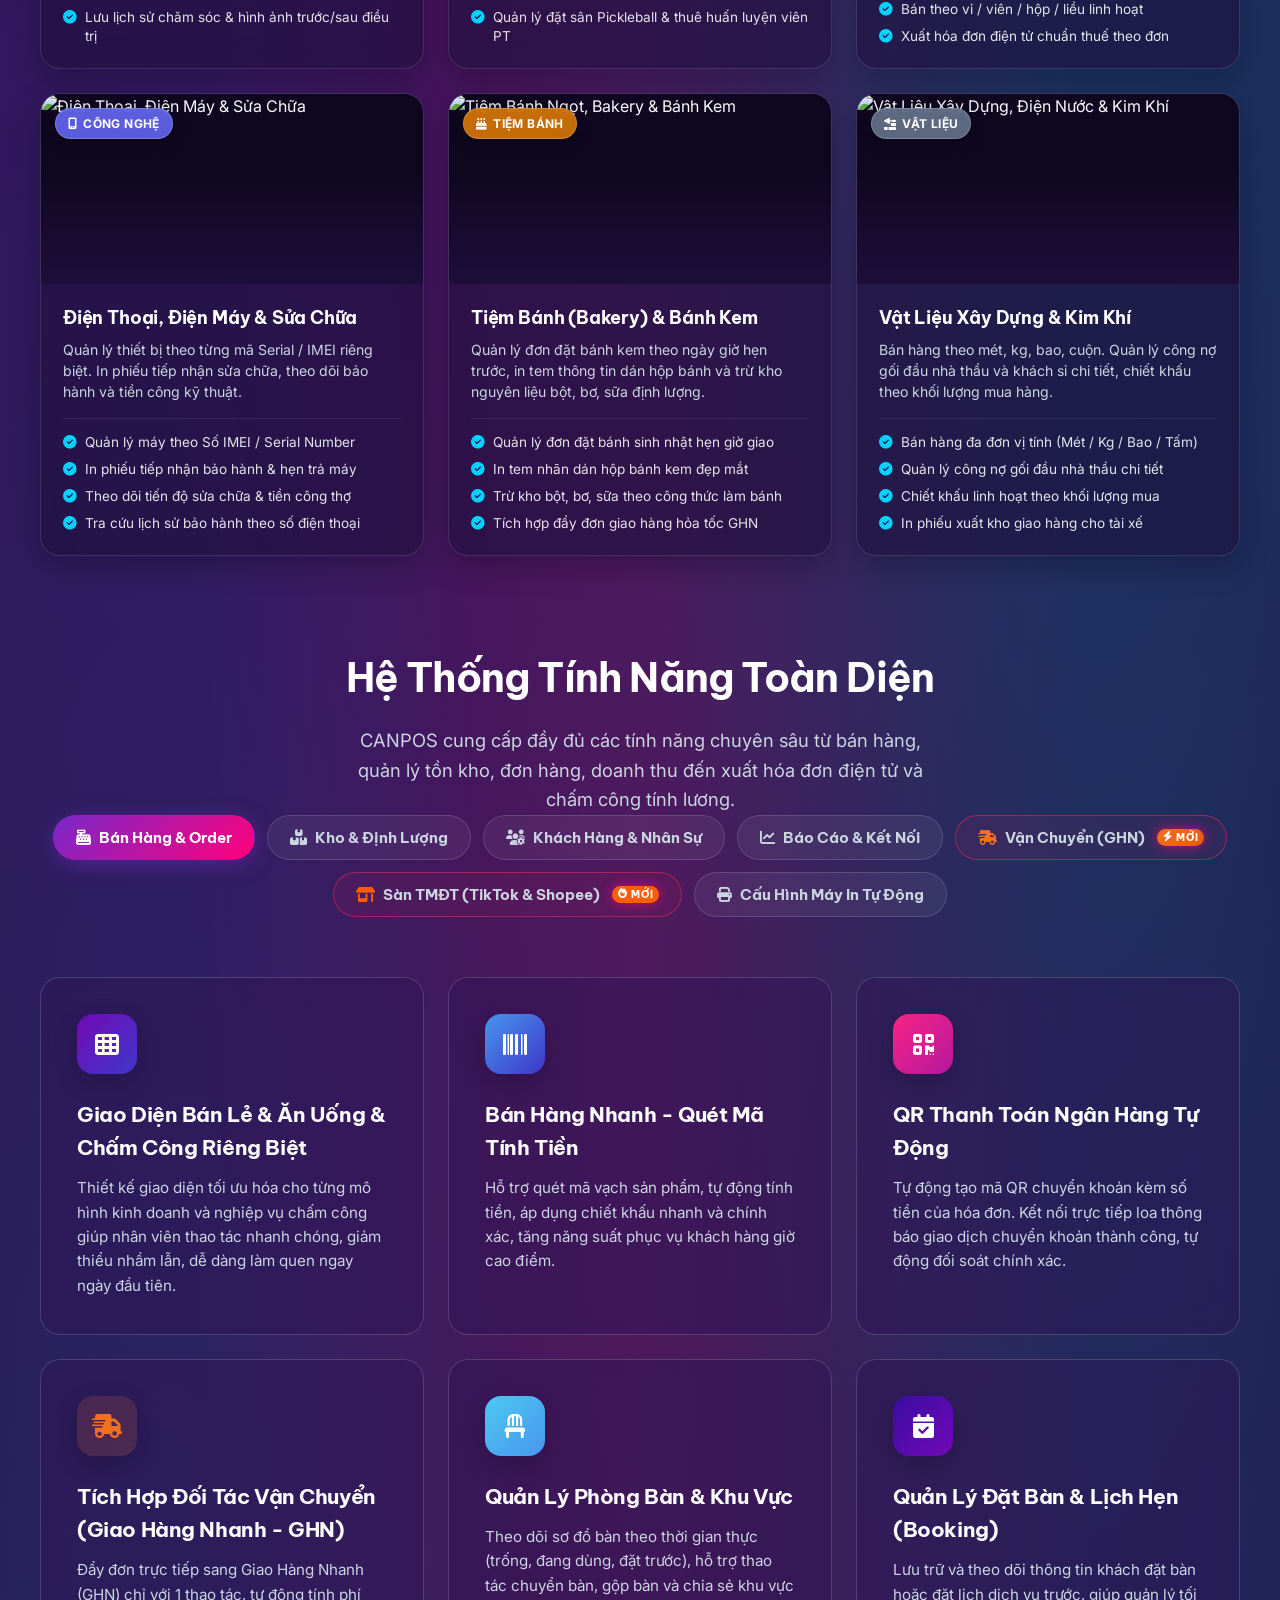
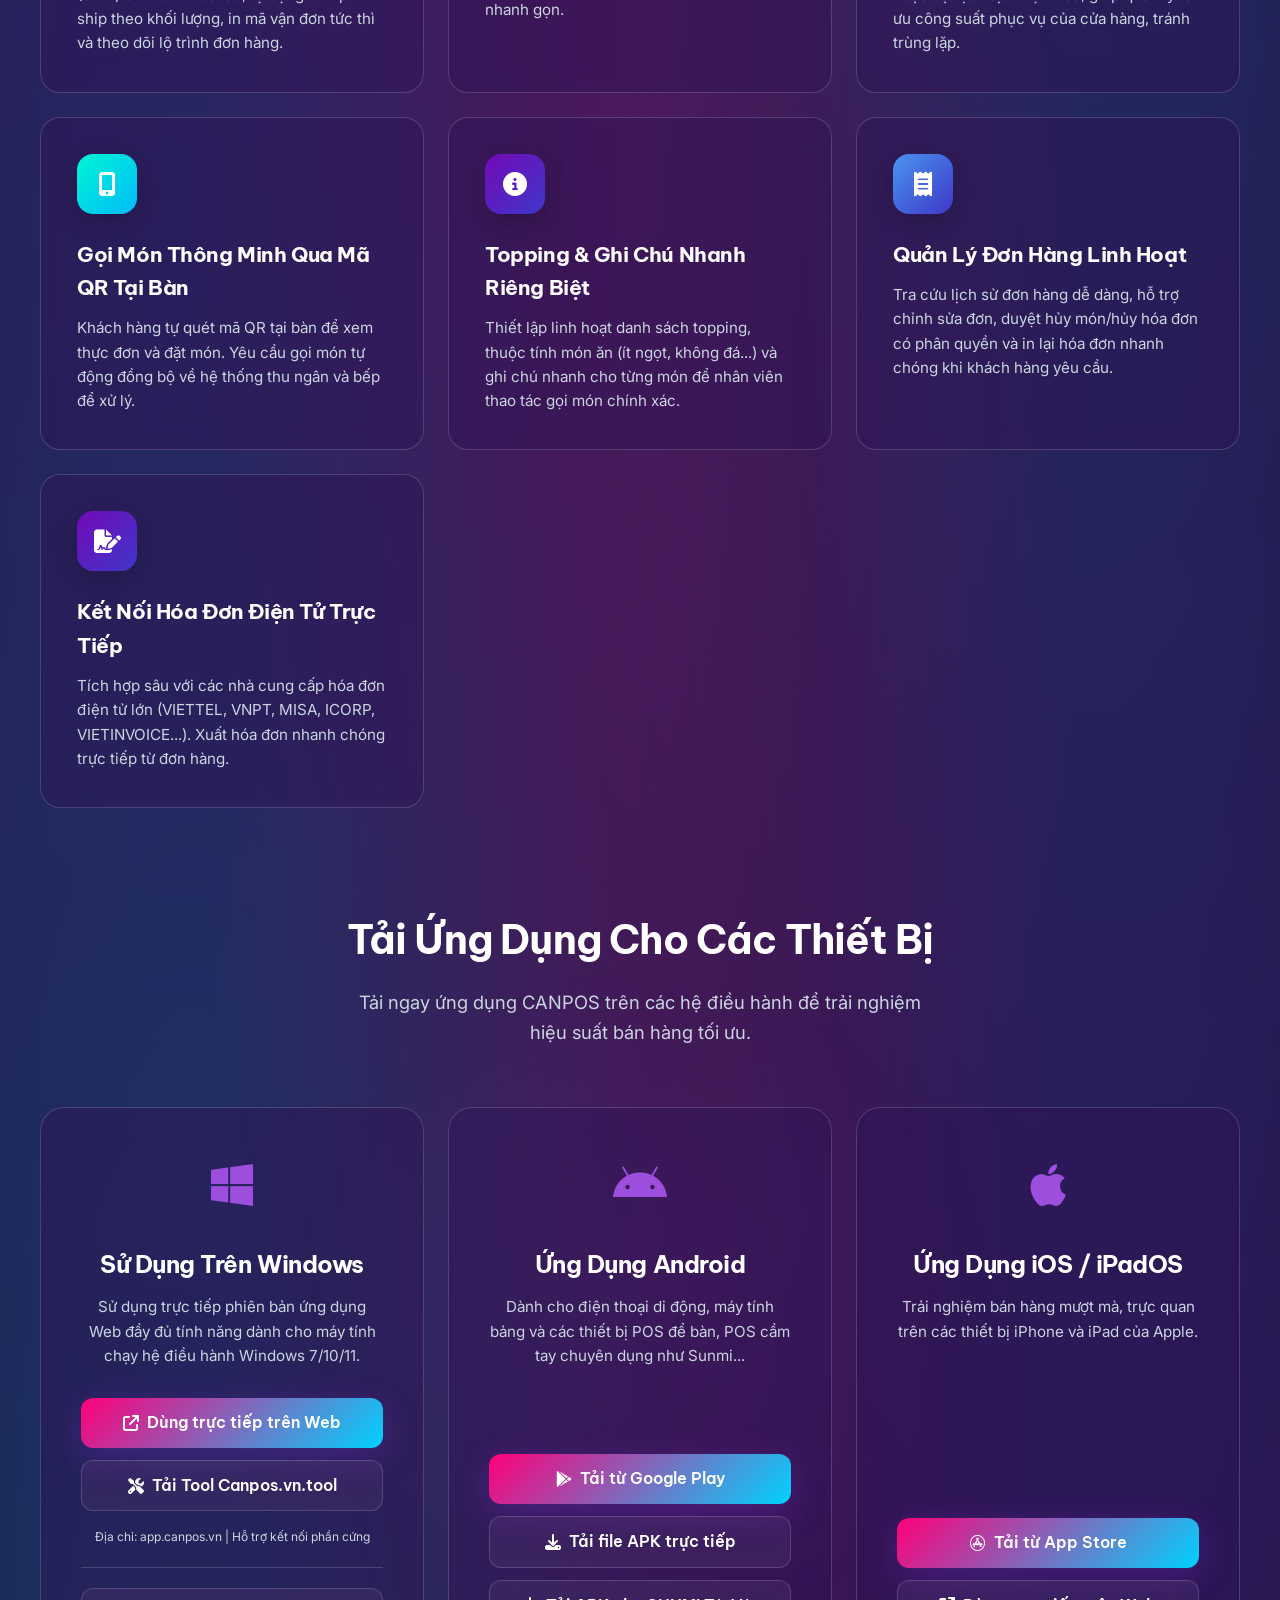
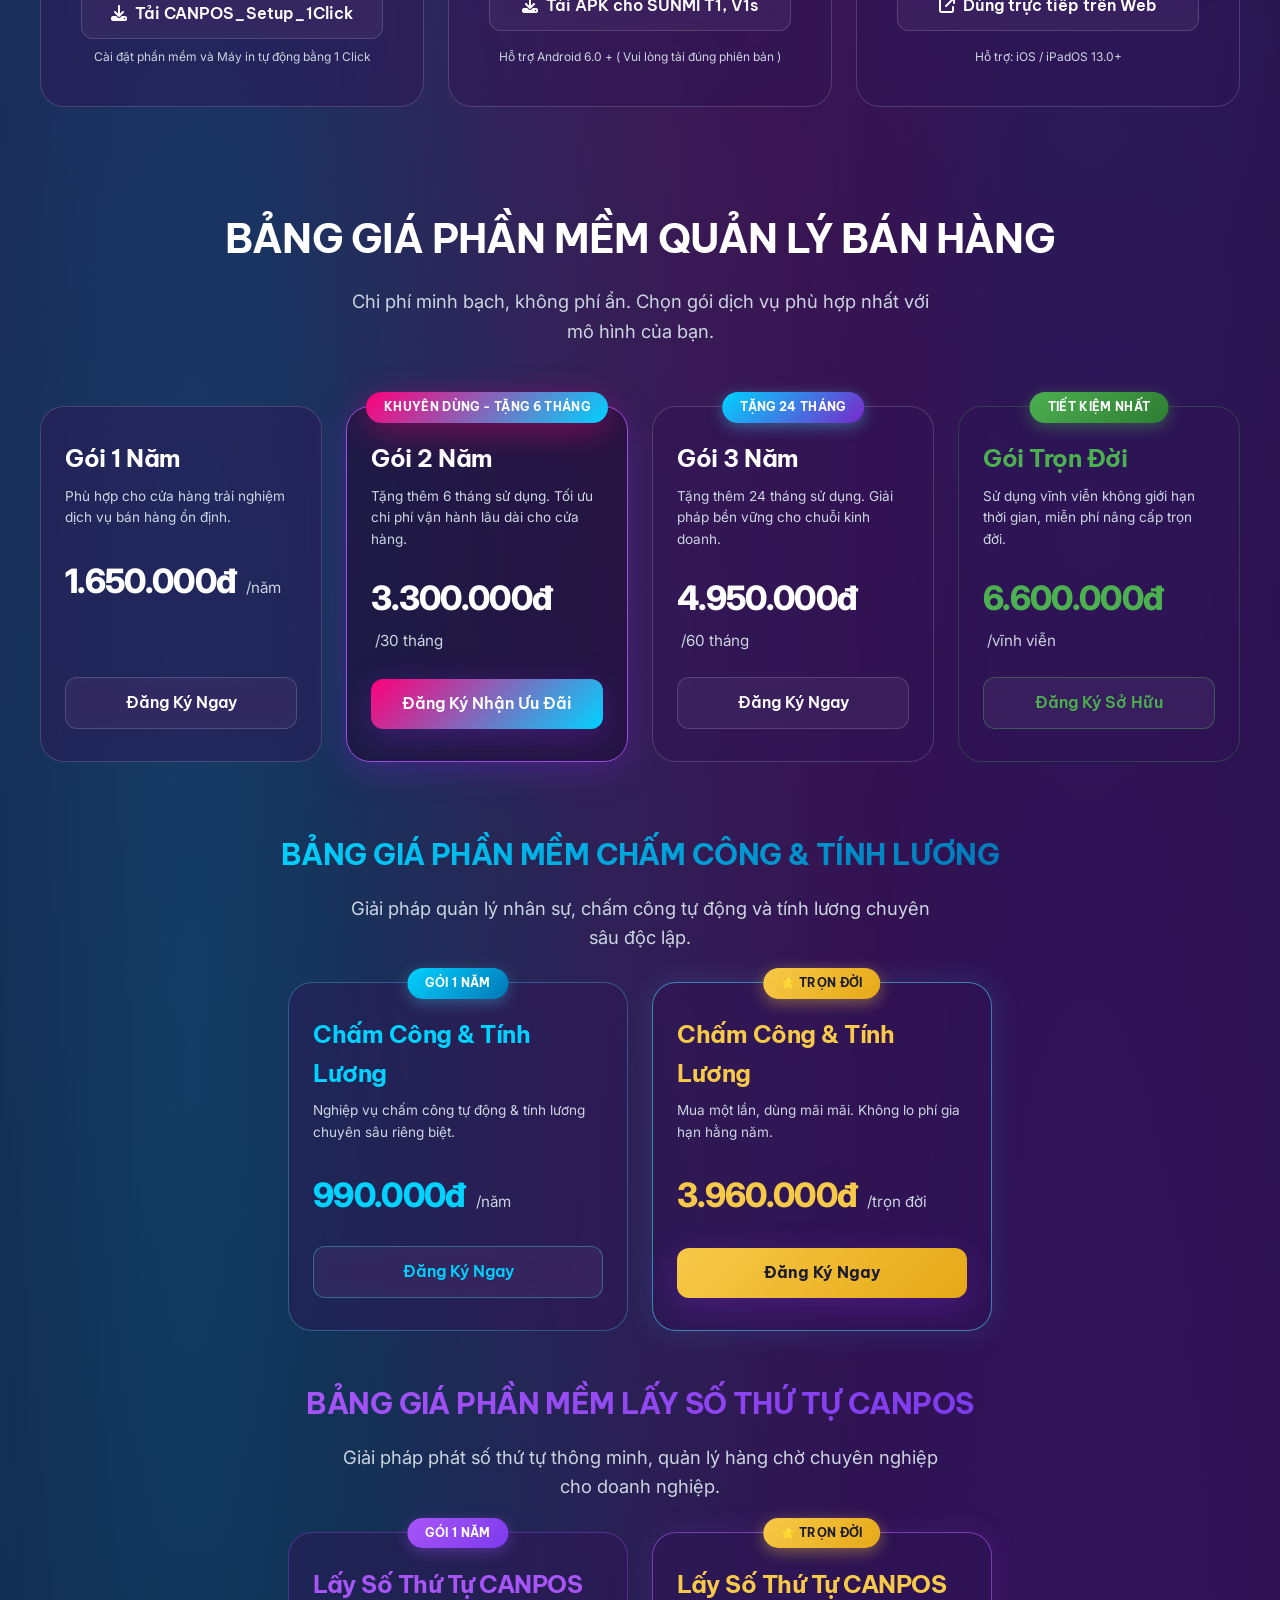
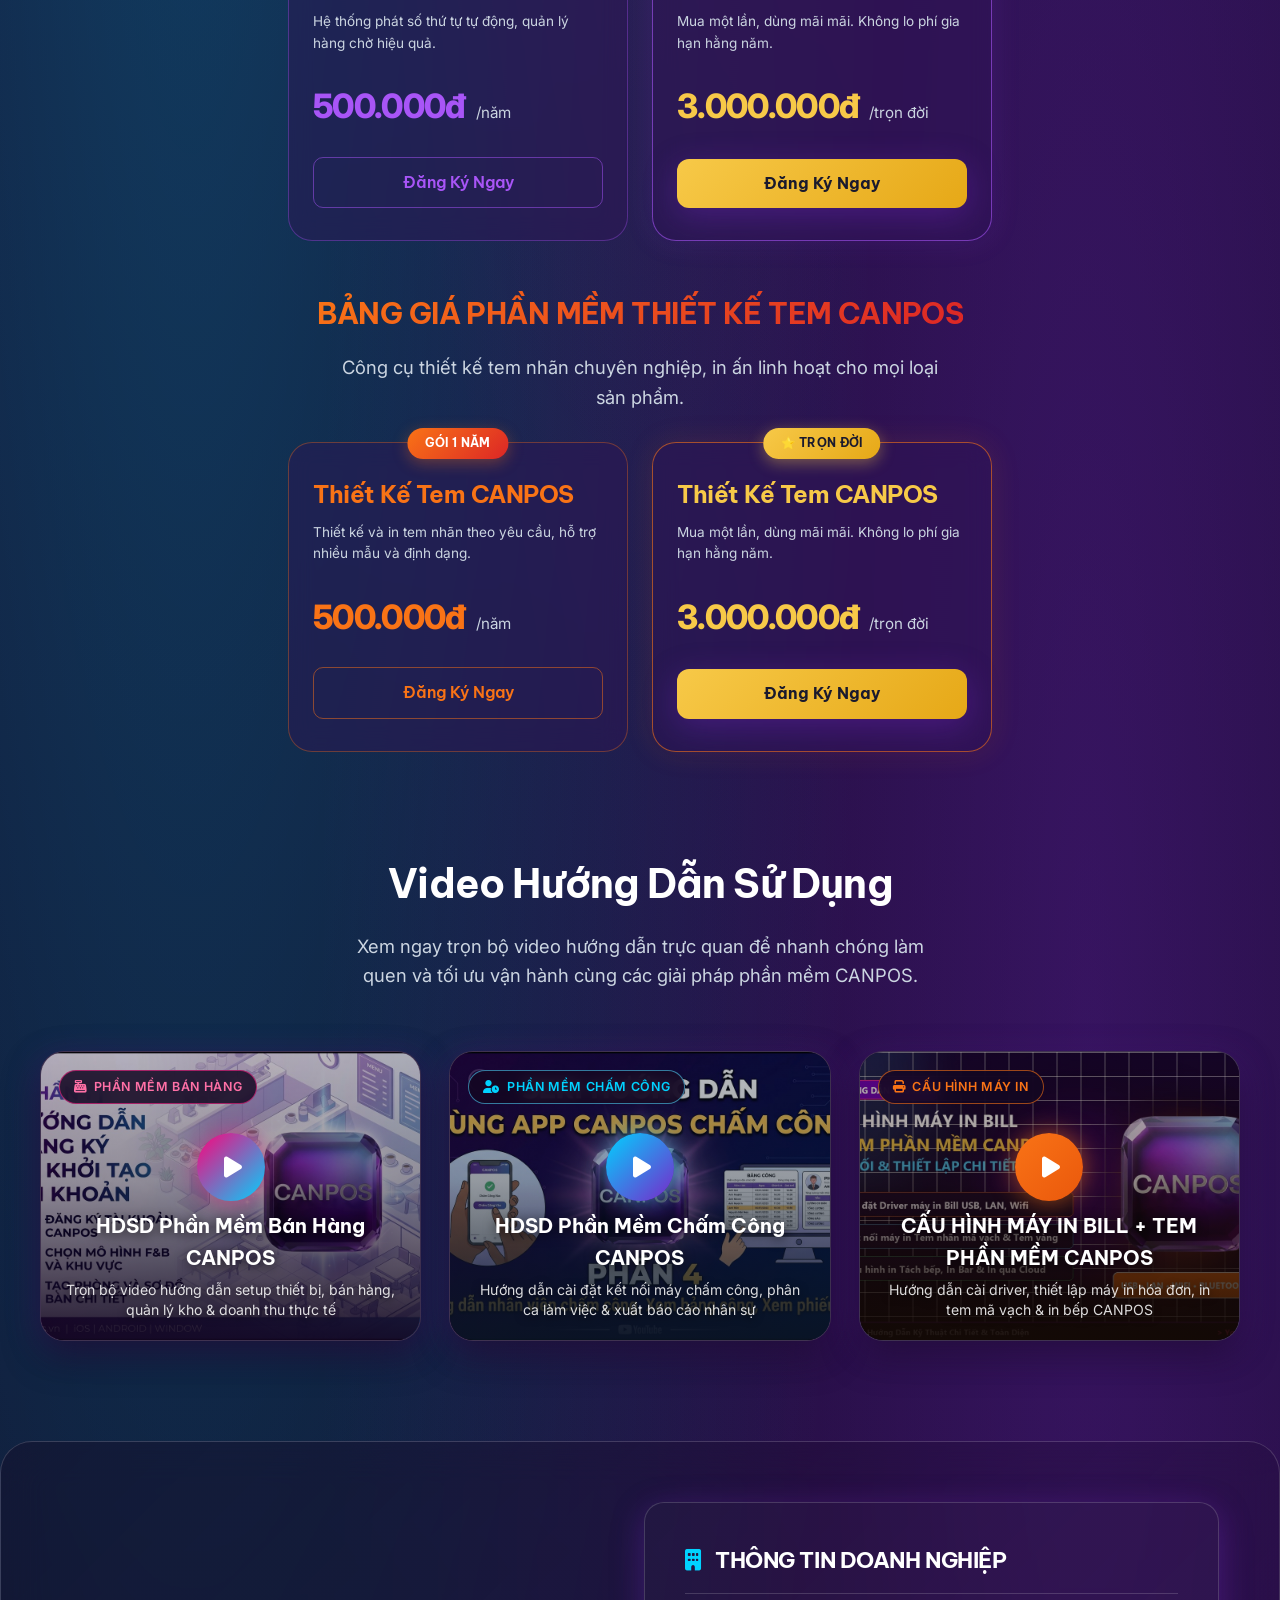
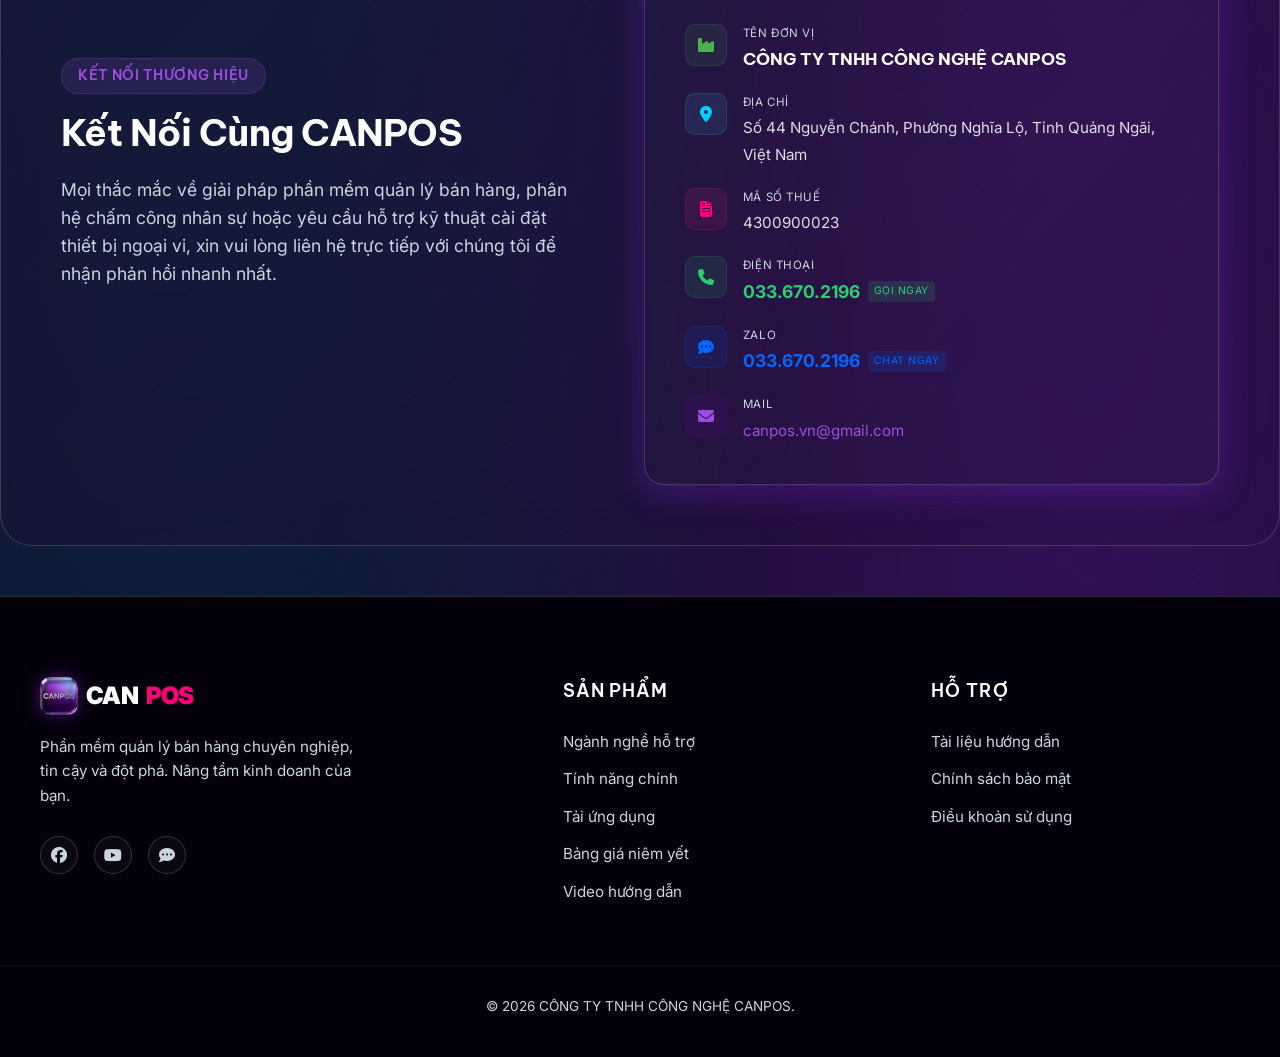
==== commit c25c002d: "Add GHN partner & shipping feature, add 12 industries section" ====
--- a/index.html
+++ b/index.html
@@ -42,6 +42,7 @@
                 CAN<span class="logo-accent">POS</span>
             </a>
             <nav class="nav-menu">
+                <a href="#industries" class="nav-link"><i class="fa-solid fa-shapes"></i> Ngành Nghề</a>
                 <a href="#features" class="nav-link"><i class="fa-solid fa-layer-group"></i> Tính Năng</a>
                 <a href="#downloads" class="nav-link"><i class="fa-solid fa-download"></i> Tải Ứng Dụng</a>
                 <a href="#pricing" class="nav-link"><i class="fa-solid fa-tags"></i> Bảng Giá</a>
@@ -70,7 +71,7 @@
             <div class="hero-content">
                 <div class="badge">Phần Mềm Quản Lý Thế Hệ Mới</div>
                 <h1 class="hero-title">Đơn giản hóa bán hàng, quản lý tối ưu cùng <span class="text-gradient">CANPOS</span></h1>
-                <p class="hero-subtitle">Phần mềm quản lý bán hàng hiện đại, đơn giản, đầy đủ tính năng dành cho Cửa hàng bán lẻ, Quán cafe, Trà sữa, Quán ăn, Nhà hàng, Karaoke, Bi-a, Gym, Spa, Nha khoa, Trang sức... Kết nối đa sàn TikTok Shop &amp; Shopee tự động, đồng bộ đơn hàng - tồn kho, xuất hóa đơn điện tử khi giao hàng và hỗ trợ loa thông báo QR ngân hàng tức thì.</p>
+                <p class="hero-subtitle">Phần mềm quản lý bán hàng hiện đại, đơn giản, đầy đủ tính năng dành cho Cửa hàng bán lẻ, Quán cafe, Trà sữa, Quán ăn, Nhà hàng, Karaoke, Bi-a, Gym, Spa, Nha khoa, Trang sức... Kết nối đa sàn TikTok Shop &amp; Shopee tự động, tích hợp đối tác vận chuyển GHN (Giao Hàng Nhanh), đồng bộ đơn hàng - tồn kho, xuất hóa đơn điện tử khi giao hàng và hỗ trợ loa thông báo QR ngân hàng tức thì.</p>
                 <div class="hero-btns">
                     <a href="https://app.canpos.vn/register" target="_blank" class="btn btn-primary btn-lg">Đăng Ký Ngay <i class="fa-solid fa-arrow-right"></i></a>
                     <a href="#downloads" class="btn btn-secondary btn-lg"><i class="fa-solid fa-download"></i> Tải Ứng Dụng</a>
@@ -249,22 +250,37 @@
                                         <div>+ Trân châu đen</div>
                                     </div>
                                 </div>
+
+                                <div class="cart-item-box">
+                                    <div class="item-header">
+                                        <span class="item-title">ÉP THƠM</span>
+                                        <i class="fa-solid fa-xmark remove-item"></i>
+                                    </div>
+                                    <div class="item-details">
+                                        <span class="unit-price">50.000 đ / Cái</span>
+                                        <div class="qty-selector">
+                                            <span class="qty-btn">-</span>
+                                            <span class="qty-val">1</span>
+                                            <span class="qty-btn">+</span>
+                                        </div>
+                                        <span class="item-total">50.000 đ</span>
+                                    </div>
+                                </div>
                             </div>
 
-                            <!-- Cart Summary -->
-                            <div class="cart-summary">
-                                <div class="note-input">
-                                    <i class="fa-solid fa-pen note-icon"></i>
-                                    <input type="text" placeholder="Thêm ghi chú đơn hàng..." disabled>
+                            <!-- Cart Summary Footer -->
+                            <div class="cart-summary-footer">
+                                <div class="summary-line">
+                                    <span>Tổng tiền hàng</span>
+                                    <span>144.000 đ</span>
                                 </div>
-                                <div class="total-row">
-                                    <span>Tổng thành tiền (4)</span>
-                                    <span class="total-price-red">94.000 đ</span>
+                                <div class="summary-line highlight-total">
+                                    <span>KHÁCH CẦN TRẢ</span>
+                                    <span class="total-amount">144.000 đ</span>
                                 </div>
-                                <div class="action-buttons">
-                                    <button class="menu-btn"><i class="fa-solid fa-bars"></i></button>
-                                    <button class="save-btn">LƯU</button>
-                                    <button class="pay-btn">THANH TOÁN</button>
+                                <div class="pos-action-buttons">
+                                    <button class="action-btn btn-print"><i class="fa-solid fa-print"></i> IN TẠM</button>
+                                    <button class="action-btn btn-checkout"><i class="fa-solid fa-money-bill-wave"></i> THANH TOÁN (F9)</button>
                                 </div>
                             </div>
                         </div>
@@ -306,7 +322,7 @@
                     <span>HỆ SINH THÁI TÍCH HỢP TOÀN DIỆN</span>
                 </div>
                 <h2 class="partners-title">CÁC ĐỐI TÁC LỚN TÍCH HỢP CÙNG <span class="text-gradient">CANPOS</span></h2>
-                <p class="partners-subtitle">Tự động kết nối hóa đơn điện tử chuẩn thuế, đồng bộ sàn TMĐT đa kênh và thanh toán QR động thông minh</p>
+                <p class="partners-subtitle">Tự động kết nối hóa đơn điện tử chuẩn thuế, đối tác vận chuyển GHN giao hàng toàn quốc, đồng bộ sàn TMĐT đa kênh và thanh toán QR động thông minh</p>
             </div>
         </div>
 
@@ -314,7 +330,19 @@
             <div class="marquee-track">
                 <!-- Group 1 -->
                 <div class="marquee-group">
-                    <!-- Partner 1: VIETTEL -->
+                    <!-- Partner 1: GHN (GIAO HÀNG NHANH) -->
+                    <div class="partner-card ghn">
+                        <div class="partner-icon-wrap logo-bg-white">
+                            <img src="ghn.png" alt="Giao Hàng Nhanh (GHN)" class="partner-logo-img">
+                        </div>
+                        <div class="partner-info">
+                            <div class="partner-name">GIAO HÀNG NHANH (GHN)</div>
+                            <div class="partner-desc">Đối tác vận chuyển &amp; đẩy đơn tự động</div>
+                        </div>
+                        <span class="partner-tag tag-hot" style="background: rgba(243, 112, 33, 0.15); color: #f37021; border-color: rgba(243, 112, 33, 0.3);"><i class="fa-solid fa-truck-fast"></i> Vận Chuyển</span>
+                    </div>
+
+                    <!-- Partner 2: VIETTEL -->
                     <div class="partner-card viettel">
                         <div class="partner-icon-wrap logo-bg-white">
                             <img src="viettel.png" alt="Viettel e-Invoice" class="partner-logo-img">
@@ -326,7 +354,7 @@
                         <span class="partner-tag">e-Invoice</span>
                     </div>
 
-                    <!-- Partner 2: VNPT INVOICE -->
+                    <!-- Partner 3: VNPT INVOICE -->
                     <div class="partner-card vnpt">
                         <div class="partner-icon-wrap logo-bg-white">
                             <img src="vnpt.jpg" alt="VNPT Invoice" class="partner-logo-img">
@@ -338,7 +366,7 @@
                         <span class="partner-tag">Chuẩn 78/TT-BTC</span>
                     </div>
 
-                    <!-- Partner 3: MISA INVOICE -->
+                    <!-- Partner 4: MISA INVOICE -->
                     <div class="partner-card misa">
                         <div class="partner-icon-wrap logo-bg-white">
                             <img src="misa.png" alt="MISA meInvoice" class="partner-logo-img">
@@ -350,7 +378,7 @@
                         <span class="partner-tag">Tự Động 100%</span>
                     </div>
 
-                    <!-- Partner 4: ICORP -->
+                    <!-- Partner 5: ICORP -->
                     <div class="partner-card icorp">
                         <div class="partner-icon-wrap logo-bg-white">
                             <img src="icorp.png" alt="ICORP Invoice" class="partner-logo-img">
@@ -362,7 +390,7 @@
                         <span class="partner-tag">Tích Hợp API</span>
                     </div>
 
-                    <!-- Partner 5: TIKTOK SHOP -->
+                    <!-- Partner 6: TIKTOK SHOP -->
                     <div class="partner-card tiktok">
                         <div class="partner-icon-wrap logo-bg-white">
                             <i class="fa-brands fa-tiktok" style="color: #000000; font-size: 1.6rem;"></i>
@@ -374,7 +402,7 @@
                         <span class="partner-tag tag-hot"><i class="fa-solid fa-fire"></i> Đa Kênh</span>
                     </div>
 
-                    <!-- Partner 6: SHOPEE -->
+                    <!-- Partner 7: SHOPEE -->
                     <div class="partner-card shopee">
                         <div class="partner-icon-wrap logo-bg-white">
                             <img src="shopee.png" alt="Shopee" class="partner-logo-img">
@@ -386,7 +414,7 @@
                         <span class="partner-tag tag-hot"><i class="fa-solid fa-fire"></i> Bán Chạy</span>
                     </div>
 
-                    <!-- Partner 7: TÍCH HỢP VIETQR -->
+                    <!-- Partner 8: TÍCH HỢP VIETQR -->
                     <div class="partner-card vietqr">
                         <div class="partner-icon-wrap logo-bg-white">
                             <img src="Vietqr.webp" alt="VietQR" class="partner-logo-img">
@@ -398,7 +426,7 @@
                         <span class="partner-tag tag-success">Khớp Tiền 1s</span>
                     </div>
 
-                    <!-- Partner 8: LOA THÔNG BÁO QR -->
+                    <!-- Partner 9: LOA THÔNG BÁO QR -->
                     <div class="partner-card soundbox">
                         <div class="partner-icon-wrap soundbox-bg">
                             <i class="fa-solid fa-volume-high"></i>
@@ -413,7 +441,19 @@
 
                 <!-- Group 2 (Duplicate for Seamless Infinite Loop) -->
                 <div class="marquee-group" aria-hidden="true">
-                    <!-- Partner 1: VIETTEL -->
+                    <!-- Partner 1: GHN (GIAO HÀNG NHANH) -->
+                    <div class="partner-card ghn">
+                        <div class="partner-icon-wrap logo-bg-white">
+                            <img src="ghn.png" alt="Giao Hàng Nhanh (GHN)" class="partner-logo-img">
+                        </div>
+                        <div class="partner-info">
+                            <div class="partner-name">GIAO HÀNG NHANH (GHN)</div>
+                            <div class="partner-desc">Đối tác vận chuyển &amp; đẩy đơn tự động</div>
+                        </div>
+                        <span class="partner-tag tag-hot" style="background: rgba(243, 112, 33, 0.15); color: #f37021; border-color: rgba(243, 112, 33, 0.3);"><i class="fa-solid fa-truck-fast"></i> Vận Chuyển</span>
+                    </div>
+
+                    <!-- Partner 2: VIETTEL -->
                     <div class="partner-card viettel">
                         <div class="partner-icon-wrap logo-bg-white">
                             <img src="viettel.png" alt="Viettel e-Invoice" class="partner-logo-img">
@@ -425,7 +465,7 @@
                         <span class="partner-tag">e-Invoice</span>
                     </div>
 
-                    <!-- Partner 2: VNPT INVOICE -->
+                    <!-- Partner 3: VNPT INVOICE -->
                     <div class="partner-card vnpt">
                         <div class="partner-icon-wrap logo-bg-white">
                             <img src="vnpt.jpg" alt="VNPT Invoice" class="partner-logo-img">
@@ -437,7 +477,7 @@
                         <span class="partner-tag">Chuẩn 78/TT-BTC</span>
                     </div>
 
-                    <!-- Partner 3: MISA INVOICE -->
+                    <!-- Partner 4: MISA INVOICE -->
                     <div class="partner-card misa">
                         <div class="partner-icon-wrap logo-bg-white">
                             <img src="misa.png" alt="MISA meInvoice" class="partner-logo-img">
@@ -449,7 +489,7 @@
                         <span class="partner-tag">Tự Động 100%</span>
                     </div>
 
-                    <!-- Partner 4: ICORP -->
+                    <!-- Partner 5: ICORP -->
                     <div class="partner-card icorp">
                         <div class="partner-icon-wrap logo-bg-white">
                             <img src="icorp.png" alt="ICORP Invoice" class="partner-logo-img">
@@ -461,7 +501,7 @@
                         <span class="partner-tag">Tích Hợp API</span>
                     </div>
 
-                    <!-- Partner 5: TIKTOK SHOP -->
+                    <!-- Partner 6: TIKTOK SHOP -->
                     <div class="partner-card tiktok">
                         <div class="partner-icon-wrap logo-bg-white">
                             <i class="fa-brands fa-tiktok" style="color: #000000; font-size: 1.6rem;"></i>
@@ -473,7 +513,7 @@
                         <span class="partner-tag tag-hot"><i class="fa-solid fa-fire"></i> Đa Kênh</span>
                     </div>
 
-                    <!-- Partner 6: SHOPEE -->
+                    <!-- Partner 7: SHOPEE -->
                     <div class="partner-card shopee">
                         <div class="partner-icon-wrap logo-bg-white">
                             <img src="shopee.png" alt="Shopee" class="partner-logo-img">
@@ -485,7 +525,7 @@
                         <span class="partner-tag tag-hot"><i class="fa-solid fa-fire"></i> Bán Chạy</span>
                     </div>
 
-                    <!-- Partner 7: TÍCH HỢP VIETQR -->
+                    <!-- Partner 8: TÍCH HỢP VIETQR -->
                     <div class="partner-card vietqr">
                         <div class="partner-icon-wrap logo-bg-white">
                             <img src="Vietqr.webp" alt="VietQR" class="partner-logo-img">
@@ -497,7 +537,7 @@
                         <span class="partner-tag tag-success">Khớp Tiền 1s</span>
                     </div>
 
-                    <!-- Partner 8: LOA THÔNG BÁO QR -->
+                    <!-- Partner 9: LOA THÔNG BÁO QR -->
                     <div class="partner-card soundbox">
                         <div class="partner-icon-wrap soundbox-bg">
                             <i class="fa-solid fa-volume-high"></i>
@@ -507,6 +547,260 @@
                             <div class="partner-desc">Thông Báo Nhận Tiền Bằng Giọng Nói</div>
                         </div>
                         <span class="partner-tag">Soundbox</span>
+                    </div>
+                </div>
+            </div>
+        </div>
+    </section>
+
+    <!-- Industries Section / Các Ngành Nghề Phần Mềm Hỗ Trợ -->
+    <section id="industries" class="industries-section">
+        <div class="container">
+            <div class="section-header text-center">
+                <div class="badge"><i class="fa-solid fa-shapes"></i> ĐA DẠNG MÔ HÌNH KINH DOANH</div>
+                <h2 class="section-title">CÁC NGÀNH NGHỀ PHẦN MỀM <span class="text-gradient">CANPOS</span> HỖ TRỢ</h2>
+                <p class="section-subtitle">Thiết kế chuyên sâu, tối ưu hoá quy trình vận hành và giao diện riêng biệt cho từng mô hình kinh doanh.</p>
+                
+                <!-- Industry Filters Marquee (Chạy ngang liên tục mượt mà) -->
+                <div class="industry-filters-wrapper">
+                    <div class="industry-filters-track">
+                        <!-- Group 1 -->
+                        <div class="industry-filters-group">
+                            <button type="button" class="ind-filter-btn active" data-filter="all"><i class="fa-solid fa-border-all"></i> Tất Cả Ngành Nghề</button>
+                            <button type="button" class="ind-filter-btn" data-filter="fnb"><i class="fa-solid fa-utensils"></i> F&amp;B / Ăn Uống</button>
+                            <button type="button" class="ind-filter-btn" data-filter="retail"><i class="fa-solid fa-store"></i> Bán Lẻ &amp; Tạp Hóa</button>
+                            <button type="button" class="ind-filter-btn" data-filter="service"><i class="fa-solid fa-clock"></i> Dịch Vụ &amp; Tính Giờ</button>
+                            <button type="button" class="ind-filter-btn" data-filter="beauty-gym"><i class="fa-solid fa-spa"></i> Làm Đẹp &amp; Thể Thao</button>
+                            <button type="button" class="ind-filter-btn" data-filter="special"><i class="fa-solid fa-gem"></i> Vàng Bạc &amp; Đặc Thù</button>
+                        </div>
+                        <!-- Group 2 (Duplicate for Seamless Infinite Loop) -->
+                        <div class="industry-filters-group" aria-hidden="true">
+                            <button type="button" class="ind-filter-btn active" data-filter="all"><i class="fa-solid fa-border-all"></i> Tất Cả Ngành Nghề</button>
+                            <button type="button" class="ind-filter-btn" data-filter="fnb"><i class="fa-solid fa-utensils"></i> F&amp;B / Ăn Uống</button>
+                            <button type="button" class="ind-filter-btn" data-filter="retail"><i class="fa-solid fa-store"></i> Bán Lẻ &amp; Tạp Hóa</button>
+                            <button type="button" class="ind-filter-btn" data-filter="service"><i class="fa-solid fa-clock"></i> Dịch Vụ &amp; Tính Giờ</button>
+                            <button type="button" class="ind-filter-btn" data-filter="beauty-gym"><i class="fa-solid fa-spa"></i> Làm Đẹp &amp; Thể Thao</button>
+                            <button type="button" class="ind-filter-btn" data-filter="special"><i class="fa-solid fa-gem"></i> Vàng Bạc &amp; Đặc Thù</button>
+                        </div>
+                    </div>
+                </div>
+            </div>
+
+            <!-- Industries Grid (12 Ngành Nghề) -->
+            <div class="industries-grid">
+                <!-- 1. Quán Cafe, Trà Sữa, Đồ Uống -->
+                <div class="industry-card" data-category="fnb">
+                    <div class="industry-img-wrap">
+                        <img src="https://images.unsplash.com/photo-1501339847302-ac426a4a7cbb?w=600&auto=format&fit=crop&q=80" alt="Quán Cafe, Trà Sữa, Đồ Uống" class="industry-img" loading="lazy">
+                        <span class="industry-badge fnb"><i class="fa-solid fa-mug-saucer"></i> F&amp;B</span>
+                    </div>
+                    <div class="industry-content">
+                        <h3 class="industry-title">Quán Cafe, Trà Sữa &amp; Đồ Uống</h3>
+                        <p class="industry-desc">Order món theo bàn, chọn topping linh hoạt, tự động in phiếu báo quầy pha chế và quản lý hao hụt định lượng nguyên vật liệu.</p>
+                        <ul class="industry-feature-list">
+                            <li><i class="fa-solid fa-circle-check"></i> Menu món kèm Topping &amp; Ghi chú nhanh</li>
+                            <li><i class="fa-solid fa-circle-check"></i> In tách phiếu pha chế / quầy bar tự động</li>
+                            <li><i class="fa-solid fa-circle-check"></i> Quản lý định lượng trừ kho nguyên liệu</li>
+                            <li><i class="fa-solid fa-circle-check"></i> Quét mã QR gọi món trực tiếp tại bàn</li>
+                        </ul>
+                    </div>
+                </div>
+
+                <!-- 2. Nhà Hàng, Quán Ăn, Quán Nhậu -->
+                <div class="industry-card" data-category="fnb">
+                    <div class="industry-img-wrap">
+                        <img src="https://images.unsplash.com/photo-1517248135467-4c7edcad34c4?w=600&auto=format&fit=crop&q=80" alt="Nhà Hàng, Quán Ăn, Quán Nhậu" class="industry-img" loading="lazy">
+                        <span class="industry-badge fnb"><i class="fa-solid fa-utensils"></i> Nhà Hàng</span>
+                    </div>
+                    <div class="industry-content">
+                        <h3 class="industry-title">Nhà Hàng, Quán Ăn &amp; Quán Nhậu</h3>
+                        <p class="industry-desc">Sơ đồ nhiều tầng, nhiều khu vực phòng bàn trực quan. Hỗ trợ gộp bàn, chuyển bàn, chia tách hóa đơn và đặt trước (booking).</p>
+                        <ul class="industry-feature-list">
+                            <li><i class="fa-solid fa-circle-check"></i> Sơ đồ phòng bàn hiển thị màu sắc thời gian thực</li>
+                            <li><i class="fa-solid fa-circle-check"></i> Chuyển bàn, ghép bàn, tách hóa đơn tức thì</li>
+                            <li><i class="fa-solid fa-circle-check"></i> Báo chế biến bếp qua mạng LAN / Wifi / Cloud</li>
+                            <li><i class="fa-solid fa-circle-check"></i> Quản lý lịch hẹn &amp; nhận cọc đặt bàn trước</li>
+                        </ul>
+                    </div>
+                </div>
+
+                <!-- 3. Cửa Hàng Bán Lẻ, Tạp Hóa & Siêu Thị Mini -->
+                <div class="industry-card" data-category="retail">
+                    <div class="industry-img-wrap">
+                        <img src="https://images.unsplash.com/photo-1578916171728-46686eac8d58?w=600&auto=format&fit=crop&q=80" alt="Cửa Hàng Bán Lẻ, Tạp Hóa, Siêu Thị Mini" class="industry-img" loading="lazy">
+                        <span class="industry-badge retail"><i class="fa-solid fa-basket-shopping"></i> Bán Lẻ</span>
+                    </div>
+                    <div class="industry-content">
+                        <h3 class="industry-title">Tạp Hóa, Bán Lẻ &amp; Siêu Thị Mini</h3>
+                        <p class="industry-desc">Bán hàng quét mã vạch siêu tốc, hỗ trợ hàng chục nghìn mã hàng. Kiểm soát tồn kho chính xác và cảnh báo hàng sắp hết.</p>
+                        <ul class="industry-feature-list">
+                            <li><i class="fa-solid fa-circle-check"></i> Quét mã vạch bán hàng &amp; phím tắt siêu nhanh</li>
+                            <li><i class="fa-solid fa-circle-check"></i> Đơn vị tính quy đổi linh hoạt (Thùng / Lon / Gói)</li>
+                            <li><i class="fa-solid fa-circle-check"></i> Cảnh báo tồn kho thấp &amp; chặn bán âm kho</li>
+                            <li><i class="fa-solid fa-circle-check"></i> Tự in tem mã vạch dán giá kệ sản phẩm</li>
+                        </ul>
+                    </div>
+                </div>
+
+                <!-- 4. Shop Thời Trang, Mỹ Phẩm & Phụ Kiện -->
+                <div class="industry-card" data-category="retail">
+                    <div class="industry-img-wrap">
+                        <img src="https://images.unsplash.com/photo-1441986300917-64674bd600d8?w=600&auto=format&fit=crop&q=80" alt="Shop Thời Trang, Mỹ Phẩm & Phụ Kiện" class="industry-img" loading="lazy">
+                        <span class="industry-badge retail"><i class="fa-solid fa-shirt"></i> Thời Trang</span>
+                    </div>
+                    <div class="industry-content">
+                        <h3 class="industry-title">Thời Trang, Mỹ Phẩm &amp; Phụ Kiện</h3>
+                        <p class="industry-desc">Quản lý đa thuộc tính kích cỡ (Size), màu sắc, mẫu mã. Kết nối đồng bộ đa kênh TikTok Shop, Shopee và đẩy đơn GHN tự động.</p>
+                        <ul class="industry-feature-list">
+                            <li><i class="fa-solid fa-circle-check"></i> Quản lý sản phẩm nhiều biến thể (Size - Màu)</li>
+                            <li><i class="fa-solid fa-circle-check"></i> Đồng bộ kho &amp; đơn hàng TikTok Shop &amp; Shopee</li>
+                            <li><i class="fa-solid fa-circle-check"></i> Đẩy đơn sang Giao Hàng Nhanh (GHN) 1-chạm</li>
+                            <li><i class="fa-solid fa-circle-check"></i> Tích điểm khách hàng &amp; Voucher giảm giá</li>
+                        </ul>
+                    </div>
+                </div>
+
+                <!-- 5. Quán Bi-a (Bida), Karaoke & Trò Chơi -->
+                <div class="industry-card" data-category="service">
+                    <div class="industry-img-wrap">
+                        <img src="https://images.unsplash.com/photo-1517457373958-b7bdd4587205?w=600&auto=format&fit=crop&q=80" alt="Quán Bi-a (Bida), Karaoke, Game" class="industry-img" loading="lazy">
+                        <span class="industry-badge service"><i class="fa-solid fa-stopwatch"></i> Tính Giờ</span>
+                    </div>
+                    <div class="industry-content">
+                        <h3 class="industry-title">Quán Bi-a (Bida), Karaoke &amp; Giải Trí</h3>
+                        <p class="industry-desc">Tự động tính tiền theo giờ/phút chính xác theo từng loại bàn hoặc khung giờ (ngày/đêm, cuối tuần), kết hợp gọi đồ ăn uống tiện lợi.</p>
+                        <ul class="industry-feature-list">
+                            <li><i class="fa-solid fa-circle-check"></i> Bấm giờ tự động, tính tiền theo từng phút</li>
+                            <li><i class="fa-solid fa-circle-check"></i> Cấu hình bảng giá giờ linh hoạt theo khung giờ</li>
+                            <li><i class="fa-solid fa-circle-check"></i> Gọi nước uống, đồ ăn cộng dồn vào tiền giờ</li>
+                            <li><i class="fa-solid fa-circle-check"></i> Chuyển bàn bida / phòng hát giữ nguyên thời gian</li>
+                        </ul>
+                    </div>
+                </div>
+
+                <!-- 6. Tiệm Vàng Bạc, Trang Sức & Đá Quý -->
+                <div class="industry-card" data-category="special">
+                    <div class="industry-img-wrap">
+                        <img src="https://images.unsplash.com/photo-1535632066927-ab7c9ab60908?w=600&auto=format&fit=crop&q=80" alt="Tiệm Vàng Bạc, Trang Sức & Đá Quý" class="industry-img" loading="lazy">
+                        <span class="industry-badge special"><i class="fa-solid fa-gem"></i> Vàng Bạc</span>
+                    </div>
+                    <div class="industry-content">
+                        <h3 class="industry-title">Tiệm Vàng Bạc, Trang Sức &amp; Đá Quý</h3>
+                        <p class="industry-desc">Chuyên biệt hóa cho ngành kim hoàn: In tem vàng trang sức chuẩn thông tư, quản lý trọng lượng vàng, tiền công và hàm lượng tuổi vàng.</p>
+                        <ul class="industry-feature-list">
+                            <li><i class="fa-solid fa-circle-check"></i> In tem vàng bạc chuyên dụng chuẩn quy định</li>
+                            <li><i class="fa-solid fa-circle-check"></i> Quản lý trọng lượng vàng, hột, đá &amp; tiền công</li>
+                            <li><i class="fa-solid fa-circle-check"></i> Cập nhật bảng giá vàng theo thị trường tức thì</li>
+                            <li><i class="fa-solid fa-circle-check"></i> Xuất hóa đơn điện tử chuẩn thuế theo từng món</li>
+                        </ul>
+                    </div>
+                </div>
+
+                <!-- 7. Spa, Thẩm Mỹ Viện, Nail, Salon & Nha Khoa -->
+                <div class="industry-card" data-category="beauty-gym">
+                    <div class="industry-img-wrap">
+                        <img src="https://images.unsplash.com/photo-1540555700478-4be289fbecef?w=600&auto=format&fit=crop&q=80" alt="Spa, Thẩm Mỹ Viện, Nail, Salon, Nha Khoa" class="industry-img" loading="lazy">
+                        <span class="industry-badge beauty"><i class="fa-solid fa-spa"></i> Làm Đẹp</span>
+                    </div>
+                    <div class="industry-content">
+                        <h3 class="industry-title">Spa, Thẩm Mỹ Viện, Nail &amp; Nha Khoa</h3>
+                        <p class="industry-desc">Quản lý hồ sơ khách hàng, các gói liệu trình nhiều buổi, đặt lịch hẹn chuyên nghiệp và tự động tính hoa hồng cho kỹ thuật viên.</p>
+                        <ul class="industry-feature-list">
+                            <li><i class="fa-solid fa-circle-check"></i> Quản lý gói liệu trình (số buổi đã làm / còn lại)</li>
+                            <li><i class="fa-solid fa-circle-check"></i> Đặt lịch hẹn (Booking) tránh trùng lịch thợ</li>
+                            <li><i class="fa-solid fa-circle-check"></i> Tính hoa hồng &amp; tiền tour cho nhân viên dịch vụ</li>
+                            <li><i class="fa-solid fa-circle-check"></i> Lưu lịch sử chăm sóc &amp; hình ảnh trước/sau điều trị</li>
+                        </ul>
+                    </div>
+                </div>
+
+                <!-- 8. Phòng Gym, Fitness, Yoga & CLB Thể Thao -->
+                <div class="industry-card" data-category="beauty-gym">
+                    <div class="industry-img-wrap">
+                        <img src="https://images.unsplash.com/photo-1534438327276-14e5300c3a48?w=600&auto=format&fit=crop&q=80" alt="Phòng Gym, Fitness, Yoga, Pickleball" class="industry-img" loading="lazy">
+                        <span class="industry-badge gym"><i class="fa-solid fa-dumbbell"></i> Thể Thao</span>
+                    </div>
+                    <div class="industry-content">
+                        <h3 class="industry-title">Phòng Gym, Fitness, Yoga &amp; Pickleball</h3>
+                        <p class="industry-desc">Quản lý thẻ thành viên, gói tập theo tháng/năm/buổi, check-in bằng mã QR hoặc vân tay/khuôn mặt và nhắc gia hạn tự động.</p>
+                        <ul class="industry-feature-list">
+                            <li><i class="fa-solid fa-circle-check"></i> Quản lý gói hội viên theo thời gian &amp; số lượt tập</li>
+                            <li><i class="fa-solid fa-circle-check"></i> Check-in thẻ hội viên nhanh bằng mã QR / vân tay</li>
+                            <li><i class="fa-solid fa-circle-check"></i> Cảnh báo hội viên sắp hết hạn thẻ để gia hạn</li>
+                            <li><i class="fa-solid fa-circle-check"></i> Quản lý đặt sân Pickleball &amp; thuê huấn luyện viên PT</li>
+                        </ul>
+                    </div>
+                </div>
+
+                <!-- 9. Nhà Thuốc, Quầy Thuốc Tây & Dược Phẩm -->
+                <div class="industry-card" data-category="special">
+                    <div class="industry-img-wrap">
+                        <img src="https://images.unsplash.com/photo-1587854692152-cbe660dbde88?w=600&auto=format&fit=crop&q=80" alt="Nhà Thuốc, Quầy Thuốc Tây & Dược Phẩm" class="industry-img" loading="lazy">
+                        <span class="industry-badge pharma"><i class="fa-solid fa-pills"></i> Dược Phẩm</span>
+                    </div>
+                    <div class="industry-content">
+                        <h3 class="industry-title">Nhà Thuốc &amp; Dược Phẩm</h3>
+                        <p class="industry-desc">Quản lý chặt chẽ theo Số Lô và Hạn sử dụng (Date). Bán theo đơn thuốc, cắt liều linh hoạt và xuất hóa đơn điện tử hợp lệ.</p>
+                        <ul class="industry-feature-list">
+                            <li><i class="fa-solid fa-circle-check"></i> Quản lý theo Số Lô &amp; Hạn sử dụng (Date)</li>
+                            <li><i class="fa-solid fa-circle-check"></i> Cảnh báo thuốc sắp hết hạn tự động thông minh</li>
+                            <li><i class="fa-solid fa-circle-check"></i> Bán theo vỉ / viên / hộp / liều linh hoạt</li>
+                            <li><i class="fa-solid fa-circle-check"></i> Xuất hóa đơn điện tử chuẩn thuế theo đơn</li>
+                        </ul>
+                    </div>
+                </div>
+
+                <!-- 10. Cửa Hàng Điện Thoại, Điện Máy & Sửa Chữa (IMEI) -->
+                <div class="industry-card" data-category="retail">
+                    <div class="industry-img-wrap">
+                        <img src="https://images.unsplash.com/photo-1580910051074-3eb694886505?w=600&auto=format&fit=crop&q=80" alt="Điện Thoại, Điện Máy & Sửa Chữa" class="industry-img" loading="lazy">
+                        <span class="industry-badge tech"><i class="fa-solid fa-mobile-screen"></i> Công Nghệ</span>
+                    </div>
+                    <div class="industry-content">
+                        <h3 class="industry-title">Điện Thoại, Điện Máy &amp; Sửa Chữa</h3>
+                        <p class="industry-desc">Quản lý thiết bị theo từng mã Serial / IMEI riêng biệt. In phiếu tiếp nhận sửa chữa, theo dõi bảo hành và tiền công kỹ thuật.</p>
+                        <ul class="industry-feature-list">
+                            <li><i class="fa-solid fa-circle-check"></i> Quản lý máy theo Số IMEI / Serial Number</li>
+                            <li><i class="fa-solid fa-circle-check"></i> In phiếu tiếp nhận bảo hành &amp; hẹn trả máy</li>
+                            <li><i class="fa-solid fa-circle-check"></i> Theo dõi tiến độ sửa chữa &amp; tiền công thợ</li>
+                            <li><i class="fa-solid fa-circle-check"></i> Tra cứu lịch sử bảo hành theo số điện thoại</li>
+                        </ul>
+                    </div>
+                </div>
+
+                <!-- 11. Tiệm Bánh Ngọt, Bakery & Bánh Kem Sinh Nhật -->
+                <div class="industry-card" data-category="fnb">
+                    <div class="industry-img-wrap">
+                        <img src="https://images.unsplash.com/photo-1509440159596-0249088772ff?w=600&auto=format&fit=crop&q=80" alt="Tiệm Bánh Ngọt, Bakery & Bánh Kem" class="industry-img" loading="lazy">
+                        <span class="industry-badge bakery"><i class="fa-solid fa-cake-candles"></i> Tiệm Bánh</span>
+                    </div>
+                    <div class="industry-content">
+                        <h3 class="industry-title">Tiệm Bánh (Bakery) &amp; Bánh Kem</h3>
+                        <p class="industry-desc">Quản lý đơn đặt bánh kem theo ngày giờ hẹn trước, in tem thông tin dán hộp bánh và trừ kho nguyên liệu bột, bơ, sữa định lượng.</p>
+                        <ul class="industry-feature-list">
+                            <li><i class="fa-solid fa-circle-check"></i> Quản lý đơn đặt bánh sinh nhật hẹn giờ giao</li>
+                            <li><i class="fa-solid fa-circle-check"></i> In tem nhãn dán hộp bánh kem đẹp mắt</li>
+                            <li><i class="fa-solid fa-circle-check"></i> Trừ kho bột, bơ, sữa theo công thức làm bánh</li>
+                            <li><i class="fa-solid fa-circle-check"></i> Tích hợp đẩy đơn giao hàng hỏa tốc GHN</li>
+                        </ul>
+                    </div>
+                </div>
+
+                <!-- 12. Vật Liệu Xây Dựng, Điện Nước & Kim Khí -->
+                <div class="industry-card" data-category="special">
+                    <div class="industry-img-wrap">
+                        <img src="https://images.unsplash.com/photo-1504307651254-35680f356dfd?w=600&auto=format&fit=crop&q=80" alt="Vật Liệu Xây Dựng, Điện Nước & Kim Khí" class="industry-img" loading="lazy">
+                        <span class="industry-badge build"><i class="fa-solid fa-trowel-bricks"></i> Vật Liệu</span>
+                    </div>
+                    <div class="industry-content">
+                        <h3 class="industry-title">Vật Liệu Xây Dựng &amp; Kim Khí</h3>
+                        <p class="industry-desc">Bán hàng theo mét, kg, bao, cuộn. Quản lý công nợ gối đầu nhà thầu và khách sỉ chi tiết, chiết khấu theo khối lượng mua hàng.</p>
+                        <ul class="industry-feature-list">
+                            <li><i class="fa-solid fa-circle-check"></i> Bán hàng đa đơn vị tính (Mét / Kg / Bao / Tấm)</li>
+                            <li><i class="fa-solid fa-circle-check"></i> Quản lý công nợ gối đầu nhà thầu chi tiết</li>
+                            <li><i class="fa-solid fa-circle-check"></i> Chiết khấu linh hoạt theo khối lượng mua</li>
+                            <li><i class="fa-solid fa-circle-check"></i> In phiếu xuất kho giao hàng cho tài xế</li>
+                        </ul>
                     </div>
                 </div>
             </div>
@@ -529,6 +823,7 @@
                             <button class="tab-btn" data-tab="inventory-recipes"><i class="fa-solid fa-boxes-stacked"></i> Kho & Định Lượng</button>
                             <button class="tab-btn" data-tab="crm-hr"><i class="fa-solid fa-users-gear"></i> Khách Hàng & Nhân Sự</button>
                             <button class="tab-btn" data-tab="reports-infra"><i class="fa-solid fa-chart-line"></i> Báo Cáo & Kết Nối</button>
+                            <button class="tab-btn tab-btn-highlight" data-tab="shipping-ghn"><i class="fa-solid fa-truck-fast" style="color: #f37021;"></i> Vận Chuyển (GHN) <span class="tab-new-badge" style="background: linear-gradient(135deg, #f37021, #ea580c);"><i class="fa-solid fa-bolt"></i> MỚI</span></button>
                             <button class="tab-btn tab-btn-highlight" data-tab="ecommerce-sync"><i class="fa-solid fa-shop" style="color: #ff5e00;"></i> Sàn TMĐT (TikTok & Shopee) <span class="tab-new-badge"><i class="fa-solid fa-fire"></i> MỚI</span></button>
                             <button class="tab-btn" data-tab="auto-printer"><i class="fa-solid fa-print"></i> Cấu Hình Máy In Tự Động</button>
                         </div>
@@ -538,6 +833,7 @@
                             <button class="tab-btn" data-tab="inventory-recipes"><i class="fa-solid fa-boxes-stacked"></i> Kho & Định Lượng</button>
                             <button class="tab-btn" data-tab="crm-hr"><i class="fa-solid fa-users-gear"></i> Khách Hàng & Nhân Sự</button>
                             <button class="tab-btn" data-tab="reports-infra"><i class="fa-solid fa-chart-line"></i> Báo Cáo & Kết Nối</button>
+                            <button class="tab-btn tab-btn-highlight" data-tab="shipping-ghn"><i class="fa-solid fa-truck-fast" style="color: #f37021;"></i> Vận Chuyển (GHN) <span class="tab-new-badge" style="background: linear-gradient(135deg, #f37021, #ea580c);"><i class="fa-solid fa-bolt"></i> MỚI</span></button>
                             <button class="tab-btn tab-btn-highlight" data-tab="ecommerce-sync"><i class="fa-solid fa-shop" style="color: #ff5e00;"></i> Sàn TMĐT (TikTok & Shopee) <span class="tab-new-badge"><i class="fa-solid fa-fire"></i> MỚI</span></button>
                             <button class="tab-btn" data-tab="auto-printer"><i class="fa-solid fa-print"></i> Cấu Hình Máy In Tự Động</button>
                         </div>
@@ -567,6 +863,11 @@
                             <p class="feature-desc">Tự động tạo mã QR chuyển khoản kèm số tiền của hóa đơn. Kết nối trực tiếp loa thông báo giao dịch chuyển khoản thành công, tự động đối soát chính xác.</p>
                         </div>
                         <div class="feature-card">
+                            <div class="feature-icon orange" style="background: rgba(243, 112, 33, 0.15); color: #f37021; border-color: rgba(243, 112, 33, 0.3);"><i class="fa-solid fa-truck-fast"></i></div>
+                            <h3 class="feature-title">Tích Hợp Đối Tác Vận Chuyển (Giao Hàng Nhanh - GHN)</h3>
+                            <p class="feature-desc">Đẩy đơn trực tiếp sang Giao Hàng Nhanh (GHN) chỉ với 1 thao tác, tự động tính phí ship theo khối lượng, in mã vận đơn tức thì và theo dõi lộ trình đơn hàng.</p>
+                        </div>
+                        <div class="feature-card">
                             <div class="feature-icon cyan"><i class="fa-solid fa-chair"></i></div>
                             <h3 class="feature-title">Quản Lý Phòng Bàn & Khu Vực</h3>
                             <p class="feature-desc">Theo dõi sơ đồ bàn theo thời gian thực (trống, đang dùng, đặt trước), hỗ trợ thao tác chuyển bàn, gộp bàn và chia sẻ khu vực nhanh gọn.</p>
@@ -713,6 +1014,59 @@
                             <div class="feature-icon cyan"><i class="fa-solid fa-chart-column"></i></div>
                             <h3 class="feature-title">Báo Cáo Nhập Xuất Tồn & Hao Hụt Định Lượng</h3>
                             <p class="feature-desc">Thống kê chi tiết lượng hàng hóa và nguyên liệu xuất nhập tồn kho. Báo cáo sai lệch hao hụt định lượng thực tế theo từng sản phẩm hoặc nguyên liệu.</p>
+                        </div>
+                    </div>
+                </div>
+
+                <!-- Tab: Vận Chuyển & Giao Hàng Nhanh (GHN) -->
+                <div class="tab-content" id="shipping-ghn">
+                    <!-- Highlight Hero Banner for Shipping GHN -->
+                    <div class="shipping-hero-banner">
+                        <div class="printer-banner-content">
+                            <div class="shipping-fire-badge"><i class="fa-solid fa-truck-fast"></i> TÍNH NĂNG MỚI – TÍCH HỢP ĐỐI TÁC VẬN CHUYỂN GHN 100%!</div>
+                            <h3 class="printer-banner-title">KẾT NỐI TRỰC TIẾP GIAO HÀNG NHANH (GHN) VỚI PHẦN MỀM CANPOS</h3>
+                            <p class="printer-banner-subtitle">⚡ Đẩy đơn giao hàng siêu tốc sang GHN Express trực tiếp trên màn hình bán hàng, tự động tính cước phí, in phiếu vận đơn chuẩn và đối soát tiền thu hộ COD minh bạch!</p>
+                            <div class="printer-brands-tags">
+                                <span class="brand-tag brand-tag-ghn"><i class="fa-solid fa-truck-ramp-box" style="color: #f37021;"></i> GHN EXPRESS</span>
+                                <span class="brand-tag"><i class="fa-solid fa-paper-plane"></i> ĐẨY ĐƠN 1-CHẠM</span>
+                                <span class="brand-tag"><i class="fa-solid fa-calculator"></i> TỰ ĐỘNG TÍNH PHÍ SHIP</span>
+                                <span class="brand-tag"><i class="fa-solid fa-barcode"></i> IN MÃ VẬN ĐƠN NHANH</span>
+                                <span class="brand-tag"><i class="fa-solid fa-hand-holding-dollar"></i> ĐỐI SOÁT TIỀN THU HỘ COD</span>
+                                <span class="brand-tag"><i class="fa-solid fa-clock-rotate-left"></i> THEO DÕI HÀNH TRÌNH ĐƠN</span>
+                            </div>
+                        </div>
+                    </div>
+
+                    <div class="features-grid">
+                        <div class="feature-card">
+                            <div class="feature-icon orange" style="background: rgba(243, 112, 33, 0.15); color: #f37021; border-color: rgba(243, 112, 33, 0.3);"><i class="fa-solid fa-paper-plane"></i></div>
+                            <h3 class="feature-title">Đẩy Đơn Giao Hàng 1-Chạm Sang GHN</h3>
+                            <p class="feature-desc">Tạo đơn bán hàng trên CANPOS và gửi yêu cầu giao hàng sang GHN chỉ với 1 click. Tài xế GHN tự động nhận thông báo đến lấy hàng tận nơi mà không cần nhập lại thông tin địa chỉ thủ công.</p>
+                        </div>
+                        <div class="feature-card">
+                            <div class="feature-icon cyan"><i class="fa-solid fa-calculator"></i></div>
+                            <h3 class="feature-title">Tra Cứu & Tự Tính Cước Phí Tức Thì</h3>
+                            <p class="feature-desc">Hệ thống tự động đồng bộ bảng giá vận chuyển GHN theo vị trí người nhận (tỉnh/thành, quận/huyện, phường/xã) và trọng lượng, kích thước gói hàng chính xác 100%.</p>
+                        </div>
+                        <div class="feature-card">
+                            <div class="feature-icon pink"><i class="fa-solid fa-print"></i></div>
+                            <h3 class="feature-title">In Phiếu Giao Hàng & Mã Vận Đơn Chuẩn</h3>
+                            <p class="feature-desc">Hỗ trợ in trực tiếp phiếu gửi hàng và tem mã vạch vận đơn GHN (khổ A6, K80, 50x30mm) trên mọi dòng máy in nhiệt, máy in bill hoặc máy in mã vạch.</p>
+                        </div>
+                        <div class="feature-card">
+                            <div class="feature-icon indigo"><i class="fa-solid fa-route"></i></div>
+                            <h3 class="feature-title">Theo Dõi Trạng Thái Giao Hàng Real-Time</h3>
+                            <p class="feature-desc">Cập nhật liên tục trạng thái đơn giao: Chờ lấy hàng, Đang giao hàng, Đã giao thành công, Chờ giao lại hoặc Chuyển hoàn ngay trên giao diện quản lý đơn CANPOS.</p>
+                        </div>
+                        <div class="feature-card">
+                            <div class="feature-icon teal"><i class="fa-solid fa-hand-holding-dollar"></i></div>
+                            <h3 class="feature-title">Quản Lý Thu Hộ COD & Đối Soát Minh Bạch</h3>
+                            <p class="feature-desc">Theo dõi chính xác tiền thu hộ COD từ GHN, tự động gạch nợ và đối soát số tiền nhận về tài khoản ngân hàng, hạn chế tối đa thất thoát và sai lệch tiền hàng.</p>
+                        </div>
+                        <div class="feature-card">
+                            <div class="feature-icon blue"><i class="fa-solid fa-boxes-packing"></i></div>
+                            <h3 class="feature-title">Tự Động Cập Nhật Tồn Kho & Xử Lý Hoàn Hàng</h3>
+                            <p class="feature-desc">Hàng hóa xuất kho ngay khi đẩy đơn cho bưu tá GHN. Trường hợp khách hủy hoặc giao không thành công, hệ thống hỗ trợ duyệt hoàn hàng và tự động nhập lại kho tức thì.</p>
                         </div>
                     </div>
                 </div>
@@ -1254,6 +1608,7 @@
             <div class="footer-links-group">
                 <h4>Sản Phẩm</h4>
                 <ul>
+                    <li><a href="#industries">Ngành nghề hỗ trợ</a></li>
                     <li><a href="#features">Tính năng chính</a></li>
                     <li><a href="#downloads">Tải ứng dụng</a></li>
                     <li><a href="#pricing">Bảng giá niêm yết</a></li>
@@ -1295,6 +1650,33 @@
                             view.classList.remove('active');
                             if (view.getAttribute('id') === 'view-' + targetView) {
                                 view.classList.add('active');
+                            }
+                        });
+                    };
+                });
+
+                // 1.5 Industry Filter Logic
+                const indFilterBtns = document.querySelectorAll('.ind-filter-btn');
+                const industryCards = document.querySelectorAll('.industry-card');
+
+                indFilterBtns.forEach(btn => {
+                    btn.onclick = function() {
+                        const filter = btn.getAttribute('data-filter');
+
+                        indFilterBtns.forEach(b => {
+                            if (b.getAttribute('data-filter') === filter) {
+                                b.classList.add('active');
+                            } else {
+                                b.classList.remove('active');
+                            }
+                        });
+
+                        industryCards.forEach(card => {
+                            const category = card.getAttribute('data-category');
+                            if (filter === 'all' || category === filter) {
+                                card.classList.remove('hidden');
+                            } else {
+                                card.classList.add('hidden');
                             }
                         });
                     };
--- a/style.css
+++ b/style.css
@@ -90,7 +90,7 @@
 }
 
 .section-padding {
-    padding: 100px 0;
+    padding: 50px 0;
 }
 
 .text-center {
@@ -1900,6 +1900,56 @@
     box-shadow: 0 10px 30px rgba(0, 0, 0, 0.3), 0 0 25px rgba(249, 115, 22, 0.15);
 }
 
+/* Shipping Tab Hero Banner (GHN - Giao Hàng Nhanh) */
+.shipping-hero-banner {
+    background: linear-gradient(135deg, rgba(243, 112, 33, 0.22), rgba(0, 70, 127, 0.35) 50%, rgba(243, 112, 33, 0.25));
+    border: 1.5px solid rgba(243, 112, 33, 0.45);
+    border-radius: 20px;
+    padding: 30px 36px;
+    margin-bottom: 35px;
+    position: relative;
+    overflow: hidden;
+    backdrop-filter: blur(12px);
+    box-shadow: 0 10px 30px rgba(0, 0, 0, 0.3), 0 0 25px rgba(243, 112, 33, 0.2);
+}
+
+.shipping-hero-banner::before {
+    content: '';
+    position: absolute;
+    top: -50px;
+    right: -50px;
+    width: 160px;
+    height: 160px;
+    background: radial-gradient(circle, rgba(243, 112, 33, 0.35), transparent 70%);
+    border-radius: 50%;
+    pointer-events: none;
+}
+
+.shipping-fire-badge {
+    display: inline-flex;
+    align-items: center;
+    gap: 8px;
+    background: linear-gradient(135deg, #f37021, #ff8c00);
+    color: #ffffff;
+    padding: 6px 16px;
+    border-radius: 100px;
+    font-size: 0.82rem;
+    font-weight: 700;
+    letter-spacing: 0.05em;
+    text-transform: uppercase;
+    box-shadow: 0 4px 15px rgba(243, 112, 33, 0.4);
+    margin-bottom: 14px;
+}
+
+.brand-tag-ghn {
+    border-color: rgba(243, 112, 33, 0.4);
+}
+.brand-tag-ghn:hover {
+    background: rgba(243, 112, 33, 0.25);
+    border-color: #f37021;
+    color: #ffedd5;
+}
+
 /* Ecommerce Tab Hero Banner (TikTok Shop & Shopee) */
 .ecommerce-hero-banner {
     background: linear-gradient(135deg, rgba(238, 77, 45, 0.2), rgba(0, 0, 0, 0.4) 50%, rgba(254, 44, 85, 0.2));
@@ -2992,7 +3042,7 @@
    ========================================================================== */
 .partners-marquee-section {
     position: relative;
-    padding: 10px 0 70px 0;
+    padding: 10px 0 25px 0;
     margin-top: -10px;
     background: transparent;
     border: none;
@@ -4195,11 +4245,544 @@
         transform: translateY(6px);
     }
     to {
+        margin-bottom: 4px !important;
+    }
+
+    .download-desc {
+        font-size: 0.8rem !important;
+        margin-bottom: 14px !important;
+        min-height: auto !important;
+    }
+
+    .download-divider {
+        margin: 14px 0 !important;
+    }
+
+    .download-meta {
+        font-size: 0.72rem !important;
+        margin-top: 8px !important;
+    }
+    
+    /* Contact Form & FAQs on Mobile */
+    .contact-grid {
+        grid-template-columns: 1fr;
+        gap: 20px;
+    }
+    
+    .contact-form-card {
+        padding: 24px 16px;
+        border-radius: 18px;
+    }
+    
+    .faq-grid {
+        grid-template-columns: 1fr;
+        gap: 12px;
+    }
+    
+    .faq-item {
+        padding: 16px;
+        border-radius: 14px;
+    }
+    
+    /* Footer on Mobile */
+    .footer {
+        padding: 45px 0 25px;
+    }
+    
+    .footer-grid {
+        grid-template-columns: 1fr;
+        gap: 26px;
+        text-align: center;
+    }
+    
+    .footer-logo {
+        justify-content: center;
+    }
+    
+    .social-links {
+        justify-content: center;
+    }
+    
+    .footer-bottom {
+        flex-direction: column;
+        gap: 12px;
+        text-align: center;
+        padding-top: 20px;
+    }
+}
+
+/* ==========================================================================
+   FEATURES TABS (DESKTOP & MOBILE CONTINUOUS MARQUEE CHẠY NGANG)
+   ========================================================================== */
+.features-tabs-wrapper {
+    position: relative;
+    width: 100%;
+    margin: 0 auto 25px auto;
+}
+
+.features-tabs-track {
+    display: flex;
+    justify-content: center;
+    width: 100%;
+}
+
+.features-tabs-group {
+    display: flex;
+    flex-wrap: wrap;
+    justify-content: center;
+    gap: 12px;
+}
+
+.features-tabs-group[aria-hidden="true"] {
+    display: none;
+}
+
+.tab-btn {
+    display: inline-flex;
+    align-items: center;
+    gap: 8px;
+    padding: 12px 22px;
+    border-radius: 100px;
+    background: rgba(255, 255, 255, 0.06);
+    border: 1px solid rgba(255, 255, 255, 0.14);
+    color: var(--text-muted);
+    font-family: 'Be Vietnam Pro', sans-serif;
+    font-weight: 700;
+    font-size: 0.95rem;
+    cursor: pointer;
+    transition: var(--transition-smooth);
+    backdrop-filter: blur(10px);
+}
+
+.tab-btn:hover {
+    background: rgba(255, 255, 255, 0.12);
+    color: #ffffff;
+    border-color: rgba(121, 40, 202, 0.5);
+    transform: translateY(-2px);
+}
+
+.tab-btn.active {
+    background: linear-gradient(135deg, #7928ca, #ff007a);
+    color: #ffffff;
+    border-color: transparent;
+    box-shadow: 0 4px 20px rgba(121, 40, 202, 0.5);
+}
+
+.tab-btn-highlight {
+    border-color: rgba(255, 94, 0, 0.4);
+}
+
+.tab-new-badge {
+    background: #ff5e00;
+    color: #ffffff;
+    font-size: 0.65rem;
+    font-weight: 800;
+    padding: 2px 6px;
+    border-radius: 10px;
+}
+
+/* Mobile: Chạy ngang mượt mà vô tận giống dải thẻ đối tác */
+@media (max-width: 768px) {
+    .features-tabs-wrapper {
+        width: 100vw !important;
+        margin-left: calc(-50vw + 50%) !important;
+        overflow: hidden !important;
+        padding: 10px 0 !important;
+        margin-bottom: 25px !important;
+        -webkit-mask-image: linear-gradient(to right, transparent 0%, #000 8%, #000 92%, transparent 100%);
+        mask-image: linear-gradient(to right, transparent 0%, #000 8%, #000 92%, transparent 100%);
+    }
+
+    .features-tabs-track {
+        display: flex !important;
+        width: max-content !important;
+        animation: tabsMarqueeScroll 28s linear infinite !important;
+    }
+
+    .features-tabs-wrapper:hover .features-tabs-track,
+    .features-tabs-wrapper:active .features-tabs-track {
+        animation-play-state: paused !important;
+    }
+
+    .features-tabs-group {
+        display: flex !important;
+        flex-wrap: nowrap !important;
+        align-items: center !important;
+        gap: 10px !important;
+        padding-right: 10px !important;
+    }
+
+    .features-tabs-group[aria-hidden="true"] {
+        display: flex !important;
+    }
+
+    .tab-btn {
+        white-space: nowrap !important;
+        flex-shrink: 0 !important;
+        font-size: 0.82rem !important;
+        padding: 9px 15px !important;
+        border-radius: 100px !important;
+    }
+
+    @keyframes tabsMarqueeScroll {
+        0% {
+            transform: translateX(0);
+        }
+        100% {
+            transform: translateX(-50%);
+        }
+    }
+}
+
+@keyframes fadeInTab {
+    from {
+        opacity: 0;
+        transform: translateY(6px);
+    }
+    to {
         opacity: 1;
         transform: translateY(0);
     }
 }
 
-
-
-
+/* ==========================================================
+   INDUSTRIES SECTION - CÁC NGÀNH NGHỀ PHẦN MỀM HỖ TRỢ (12 NGÀNH)
+   ========================================================== */
+.industries-section {
+    position: relative;
+    padding: 30px 0 40px 0;
+    overflow: hidden;
+}
+
+/* Industry Filters (Desktop: Căn giữa tĩnh | Mobile: Chạy ngang Marquee liên tục) */
+.industry-filters-wrapper {
+    position: relative;
+    width: 100%;
+    margin: 0 auto 30px auto;
+    padding: 0;
+}
+
+.industry-filters-track {
+    display: flex;
+    justify-content: center;
+    width: 100%;
+}
+
+.industry-filters-group {
+    display: flex;
+    flex-wrap: wrap;
+    justify-content: center;
+    align-items: center;
+    gap: 14px;
+}
+
+.industry-filters-group[aria-hidden="true"] {
+    display: none;
+}
+
+.ind-filter-btn {
+    display: inline-flex;
+    align-items: center;
+    gap: 10px;
+    background: rgba(255, 255, 255, 0.06);
+    border: 1.5px solid rgba(255, 255, 255, 0.2);
+    color: #e2e8f0;
+    font-family: 'Be Vietnam Pro', sans-serif;
+    font-weight: 700;
+    font-size: 1.05rem; /* Cỡ chữ to rõ ràng */
+    padding: 13px 26px; /* Nút rộng rãi, nổi bật */
+    border-radius: 100px;
+    cursor: pointer;
+    backdrop-filter: blur(12px);
+    transition: all 0.3s cubic-bezier(0.16, 1, 0.3, 1);
+    box-shadow: 0 4px 15px rgba(0, 0, 0, 0.2);
+    letter-spacing: -0.01em;
+}
+
+.ind-filter-btn i {
+    font-size: 1.15rem;
+    transition: transform 0.3s ease;
+}
+
+.ind-filter-btn:hover {
+    color: #ffffff;
+    border-color: var(--secondary-color);
+    background: rgba(0, 210, 255, 0.15);
+    transform: translateY(-2px);
+    box-shadow: 0 8px 25px rgba(0, 210, 255, 0.25);
+}
+
+.ind-filter-btn:hover i {
+    transform: scale(1.15);
+}
+
+.ind-filter-btn.active {
+    background: linear-gradient(135deg, #7928ca, #00d2ff);
+    color: #ffffff;
+    border-color: transparent;
+    box-shadow: 0 8px 30px rgba(0, 210, 255, 0.5), 0 0 20px rgba(121, 40, 202, 0.4);
+}
+
+/* Mobile: Kích hoạt chạy ngang lặp vô tận */
+@media (max-width: 768px) {
+    .industry-filters-wrapper {
+        width: 100vw !important;
+        margin-left: calc(-50vw + 50%) !important;
+        overflow: hidden !important;
+        padding: 6px 0 14px 0 !important;
+        margin-bottom: 25px !important;
+        -webkit-mask-image: linear-gradient(to right, transparent 0%, #000 8%, #000 92%, transparent 100%) !important;
+        mask-image: linear-gradient(to right, transparent 0%, #000 8%, #000 92%, transparent 100%) !important;
+    }
+
+    .industry-filters-track {
+        display: flex !important;
+        width: max-content !important;
+        animation: industryMarqueeScroll 26s linear infinite !important;
+    }
+
+    .industry-filters-wrapper:hover .industry-filters-track,
+    .industry-filters-wrapper:active .industry-filters-track {
+        animation-play-state: paused !important;
+    }
+
+    .industry-filters-group {
+        display: flex !important;
+        flex-wrap: nowrap !important;
+        align-items: center !important;
+        gap: 10px !important;
+        padding-right: 10px !important;
+    }
+
+    .industry-filters-group[aria-hidden="true"] {
+        display: flex !important;
+    }
+
+    .ind-filter-btn {
+        white-space: nowrap !important;
+        flex-shrink: 0 !important;
+        font-size: 0.95rem !important;
+        padding: 10px 18px !important;
+    }
+
+    @keyframes industryMarqueeScroll {
+        0% {
+            transform: translateX(0);
+        }
+        100% {
+            transform: translateX(-50%);
+        }
+    }
+}
+
+/* Industries Grid */
+.industries-grid {
+    display: grid;
+    grid-template-columns: repeat(4, 1fr);
+    gap: 26px;
+}
+
+@media (max-width: 1400px) {
+    .industries-grid {
+        grid-template-columns: repeat(3, 1fr);
+        gap: 24px;
+    }
+}
+
+@media (max-width: 992px) {
+    .industries-grid {
+        grid-template-columns: repeat(2, 1fr);
+        gap: 20px;
+    }
+}
+
+@media (max-width: 600px) {
+    .industries-grid {
+        grid-template-columns: 1fr;
+        gap: 18px;
+    }
+}
+
+/* Industry Card */
+.industry-card {
+    background: rgba(30, 15, 59, 0.6);
+    border: 1px solid rgba(255, 255, 255, 0.12);
+    border-radius: 20px;
+    overflow: hidden;
+    backdrop-filter: blur(16px);
+    transition: all 0.4s cubic-bezier(0.16, 1, 0.3, 1);
+    display: flex;
+    flex-direction: column;
+    box-shadow: 0 10px 30px rgba(0, 0, 0, 0.25);
+}
+
+.industry-card:hover {
+    transform: translateY(-8px);
+    border-color: rgba(0, 210, 255, 0.45);
+    box-shadow: 0 20px 40px rgba(0, 0, 0, 0.4), 0 0 30px rgba(121, 40, 202, 0.3);
+}
+
+.industry-card.hidden {
+    display: none !important;
+}
+
+/* Industry Image Wrap */
+.industry-img-wrap {
+    position: relative;
+    width: 100%;
+    height: 190px;
+    overflow: hidden;
+    background: #0f0720;
+}
+
+.industry-img {
+    width: 100%;
+    height: 100%;
+    object-fit: cover;
+    display: block;
+    transition: transform 0.6s cubic-bezier(0.16, 1, 0.3, 1);
+}
+
+.industry-card:hover .industry-img {
+    transform: scale(1.08);
+}
+
+.industry-img-wrap::after {
+    content: '';
+    position: absolute;
+    bottom: 0;
+    left: 0;
+    right: 0;
+    height: 60%;
+    background: linear-gradient(to top, rgba(30, 15, 59, 0.95), transparent);
+    pointer-events: none;
+}
+
+/* Badges */
+.industry-badge {
+    position: absolute;
+    top: 14px;
+    left: 14px;
+    display: inline-flex;
+    align-items: center;
+    gap: 6px;
+    font-size: 0.75rem;
+    font-weight: 700;
+    letter-spacing: 0.03em;
+    text-transform: uppercase;
+    padding: 5px 12px;
+    border-radius: 100px;
+    backdrop-filter: blur(10px);
+    z-index: 2;
+    box-shadow: 0 4px 15px rgba(0, 0, 0, 0.3);
+}
+
+.industry-badge.fnb {
+    background: rgba(249, 115, 22, 0.9);
+    color: #ffffff;
+    border: 1px solid rgba(255, 255, 255, 0.2);
+}
+
+.industry-badge.retail {
+    background: rgba(14, 165, 233, 0.9);
+    color: #ffffff;
+    border: 1px solid rgba(255, 255, 255, 0.2);
+}
+
+.industry-badge.service {
+    background: rgba(168, 85, 247, 0.9);
+    color: #ffffff;
+    border: 1px solid rgba(255, 255, 255, 0.2);
+}
+
+.industry-badge.special {
+    background: linear-gradient(135deg, #eab308, #ca8a04);
+    color: #ffffff;
+    border: 1px solid rgba(255, 255, 255, 0.3);
+}
+
+.industry-badge.beauty {
+    background: rgba(236, 72, 153, 0.9);
+    color: #ffffff;
+    border: 1px solid rgba(255, 255, 255, 0.2);
+}
+
+.industry-badge.gym {
+    background: rgba(16, 185, 129, 0.9);
+    color: #ffffff;
+    border: 1px solid rgba(255, 255, 255, 0.2);
+}
+
+.industry-badge.pharma {
+    background: rgba(20, 184, 166, 0.9);
+    color: #ffffff;
+    border: 1px solid rgba(255, 255, 255, 0.2);
+}
+
+.industry-badge.tech {
+    background: rgba(99, 102, 241, 0.9);
+    color: #ffffff;
+    border: 1px solid rgba(255, 255, 255, 0.2);
+}
+
+.industry-badge.bakery {
+    background: rgba(217, 119, 6, 0.9);
+    color: #ffffff;
+    border: 1px solid rgba(255, 255, 255, 0.2);
+}
+
+.industry-badge.build {
+    background: rgba(100, 116, 139, 0.9);
+    color: #ffffff;
+    border: 1px solid rgba(255, 255, 255, 0.2);
+}
+
+/* Card Content */
+.industry-content {
+    padding: 22px;
+    display: flex;
+    flex-direction: column;
+    flex: 1;
+}
+
+.industry-title {
+    font-family: 'Be Vietnam Pro', sans-serif;
+    font-size: 1.15rem;
+    font-weight: 700;
+    color: #ffffff;
+    margin-bottom: 8px;
+    line-height: 1.35;
+    letter-spacing: -0.01em;
+}
+
+.industry-desc {
+    font-size: 0.88rem;
+    color: var(--text-muted);
+    line-height: 1.5;
+    margin-bottom: 16px;
+    flex-grow: 1;
+}
+
+.industry-feature-list {
+    display: flex;
+    flex-direction: column;
+    gap: 8px;
+    padding-top: 14px;
+    border-top: 1px solid rgba(255, 255, 255, 0.08);
+}
+
+.industry-feature-list li {
+    display: flex;
+    align-items: flex-start;
+    gap: 8px;
+    font-size: 0.85rem;
+    color: rgba(248, 250, 252, 0.9);
+    line-height: 1.4;
+}
+
+.industry-feature-list li i {
+    color: var(--secondary-color);
+    font-size: 0.85rem;
+    margin-top: 3px;
+    flex-shrink: 0;
+}
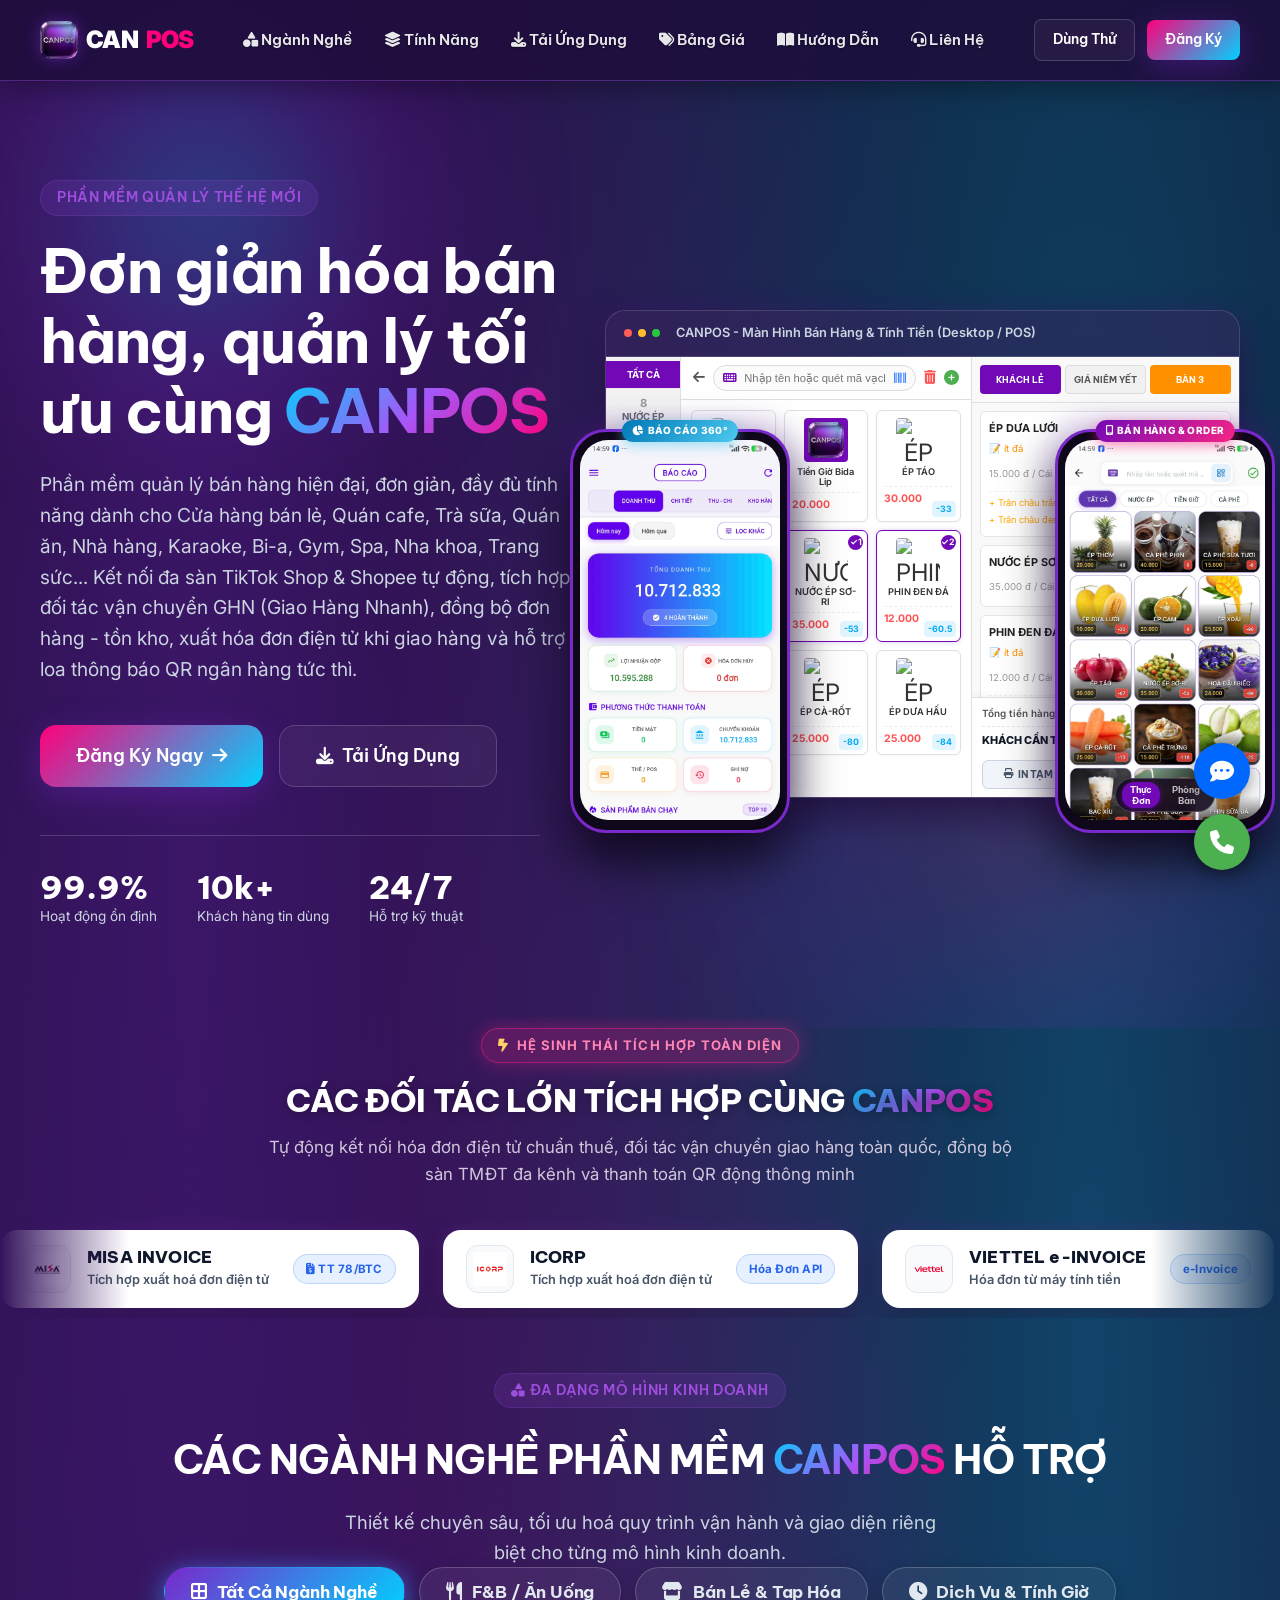
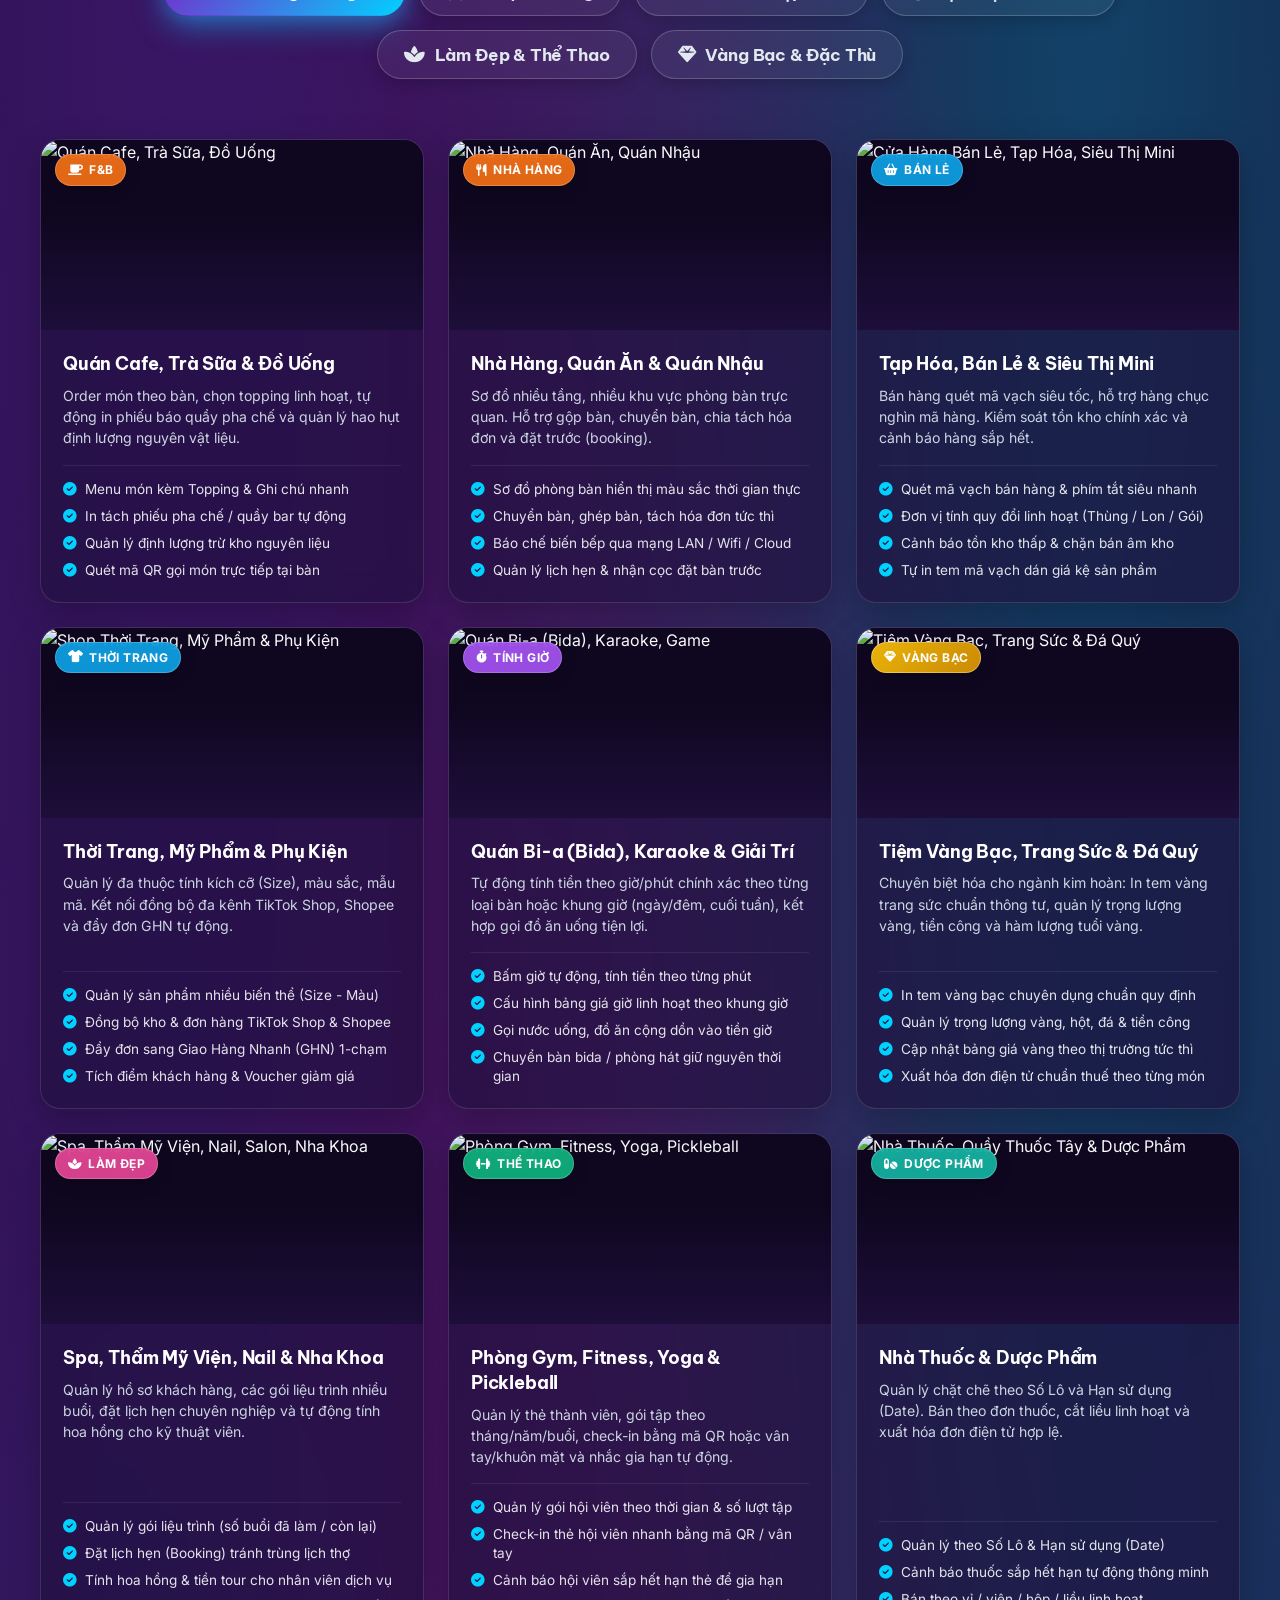
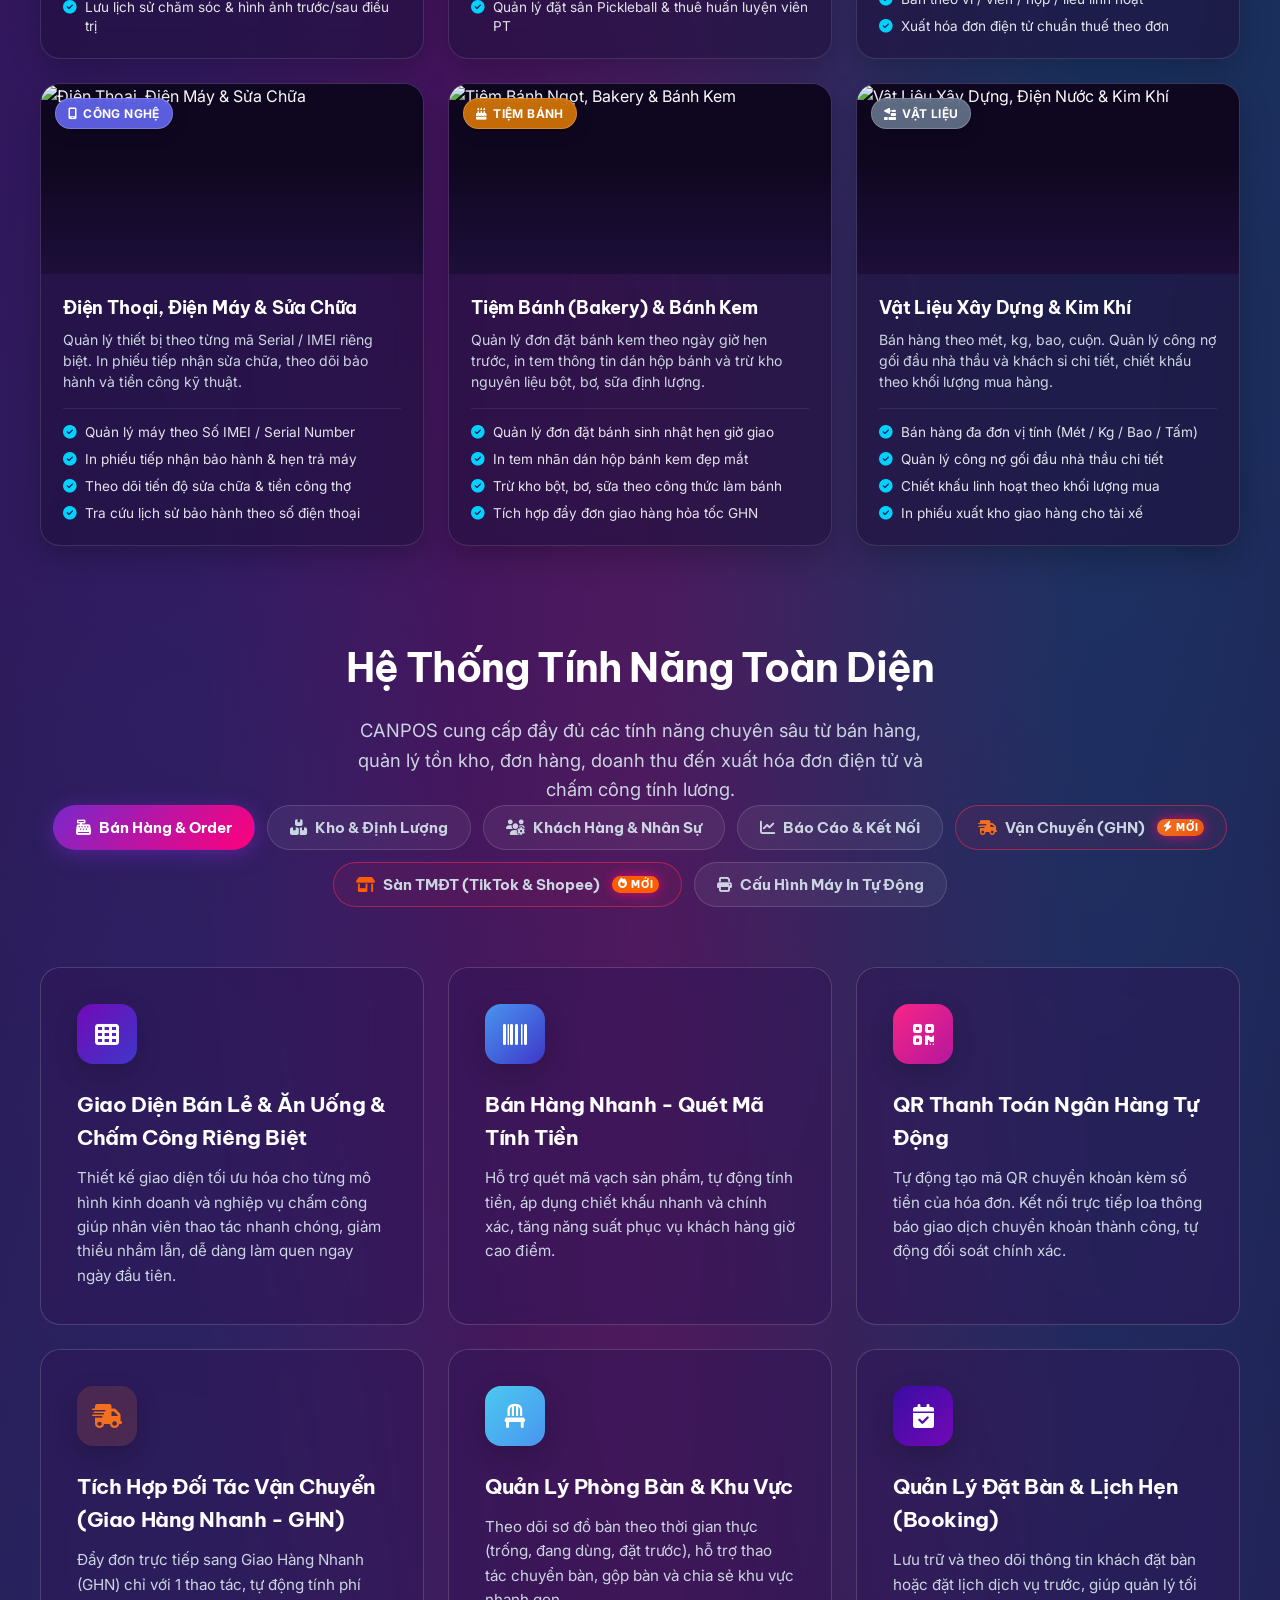
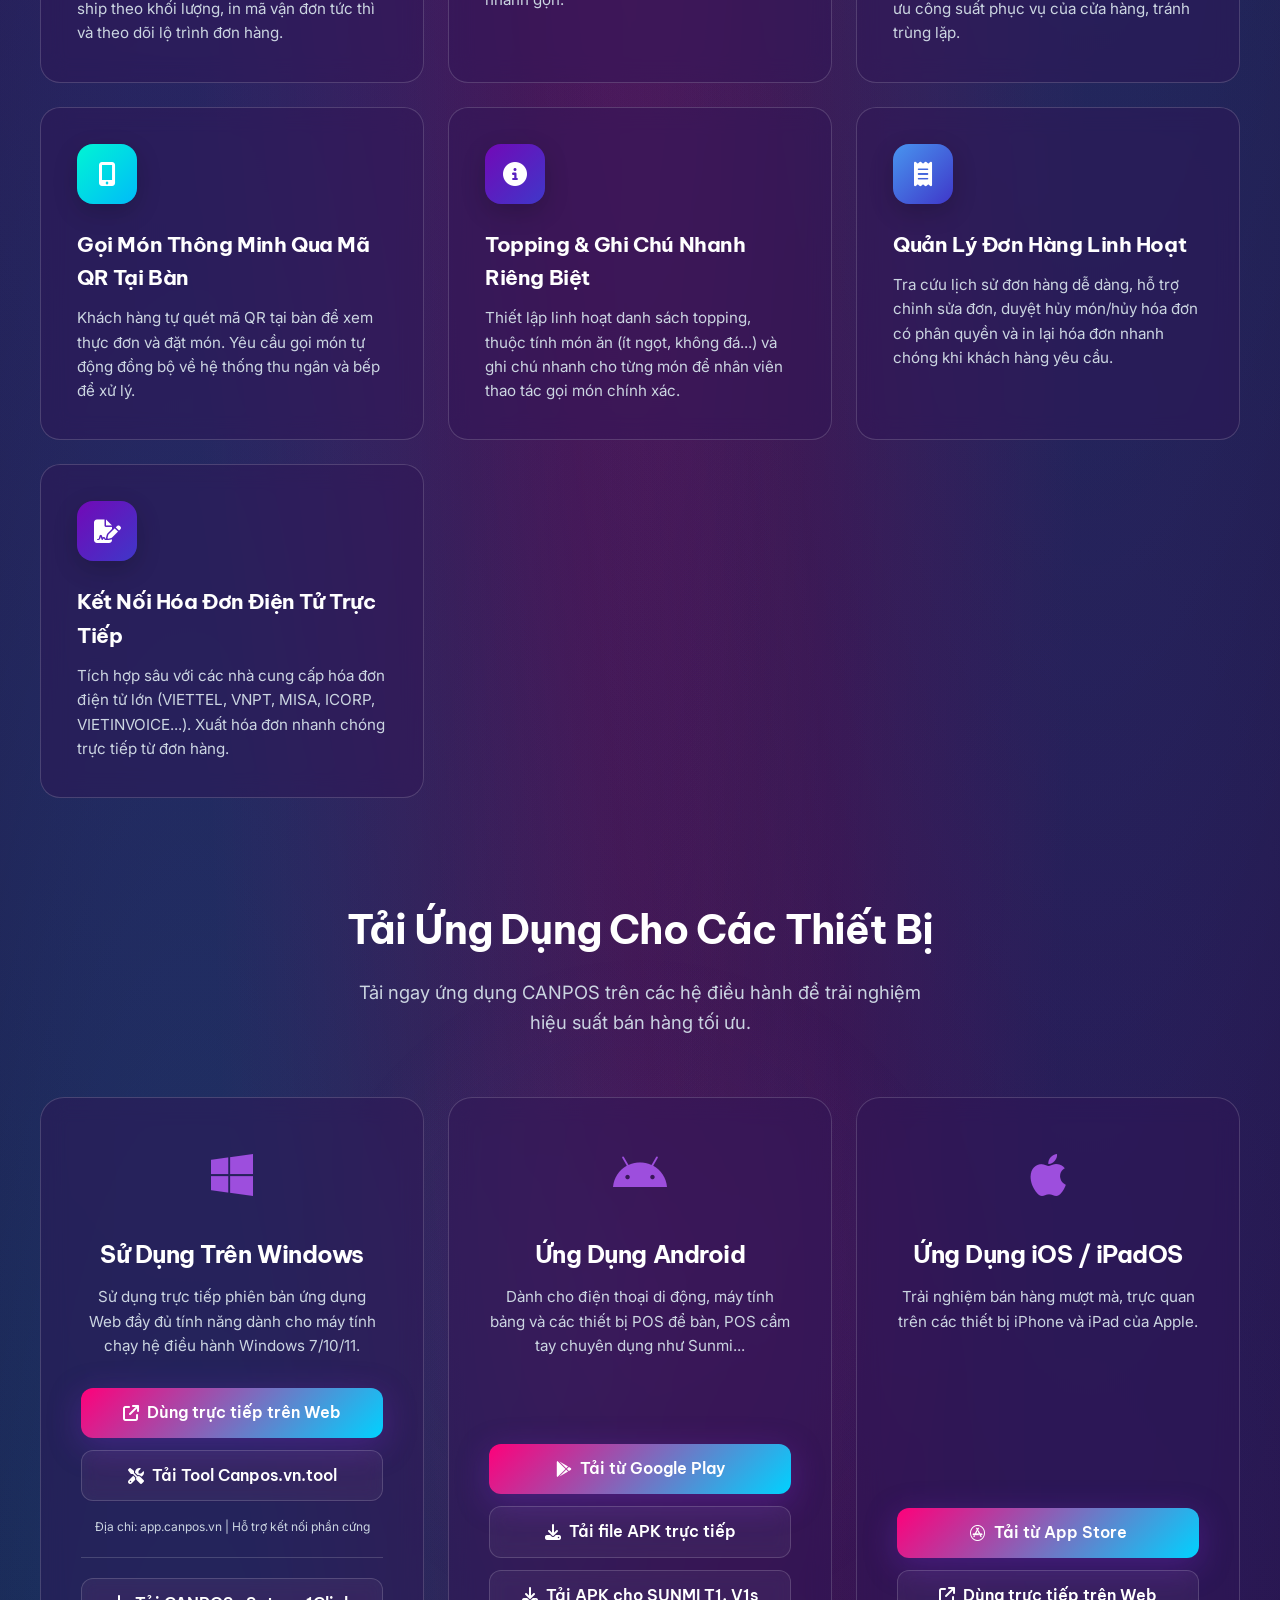
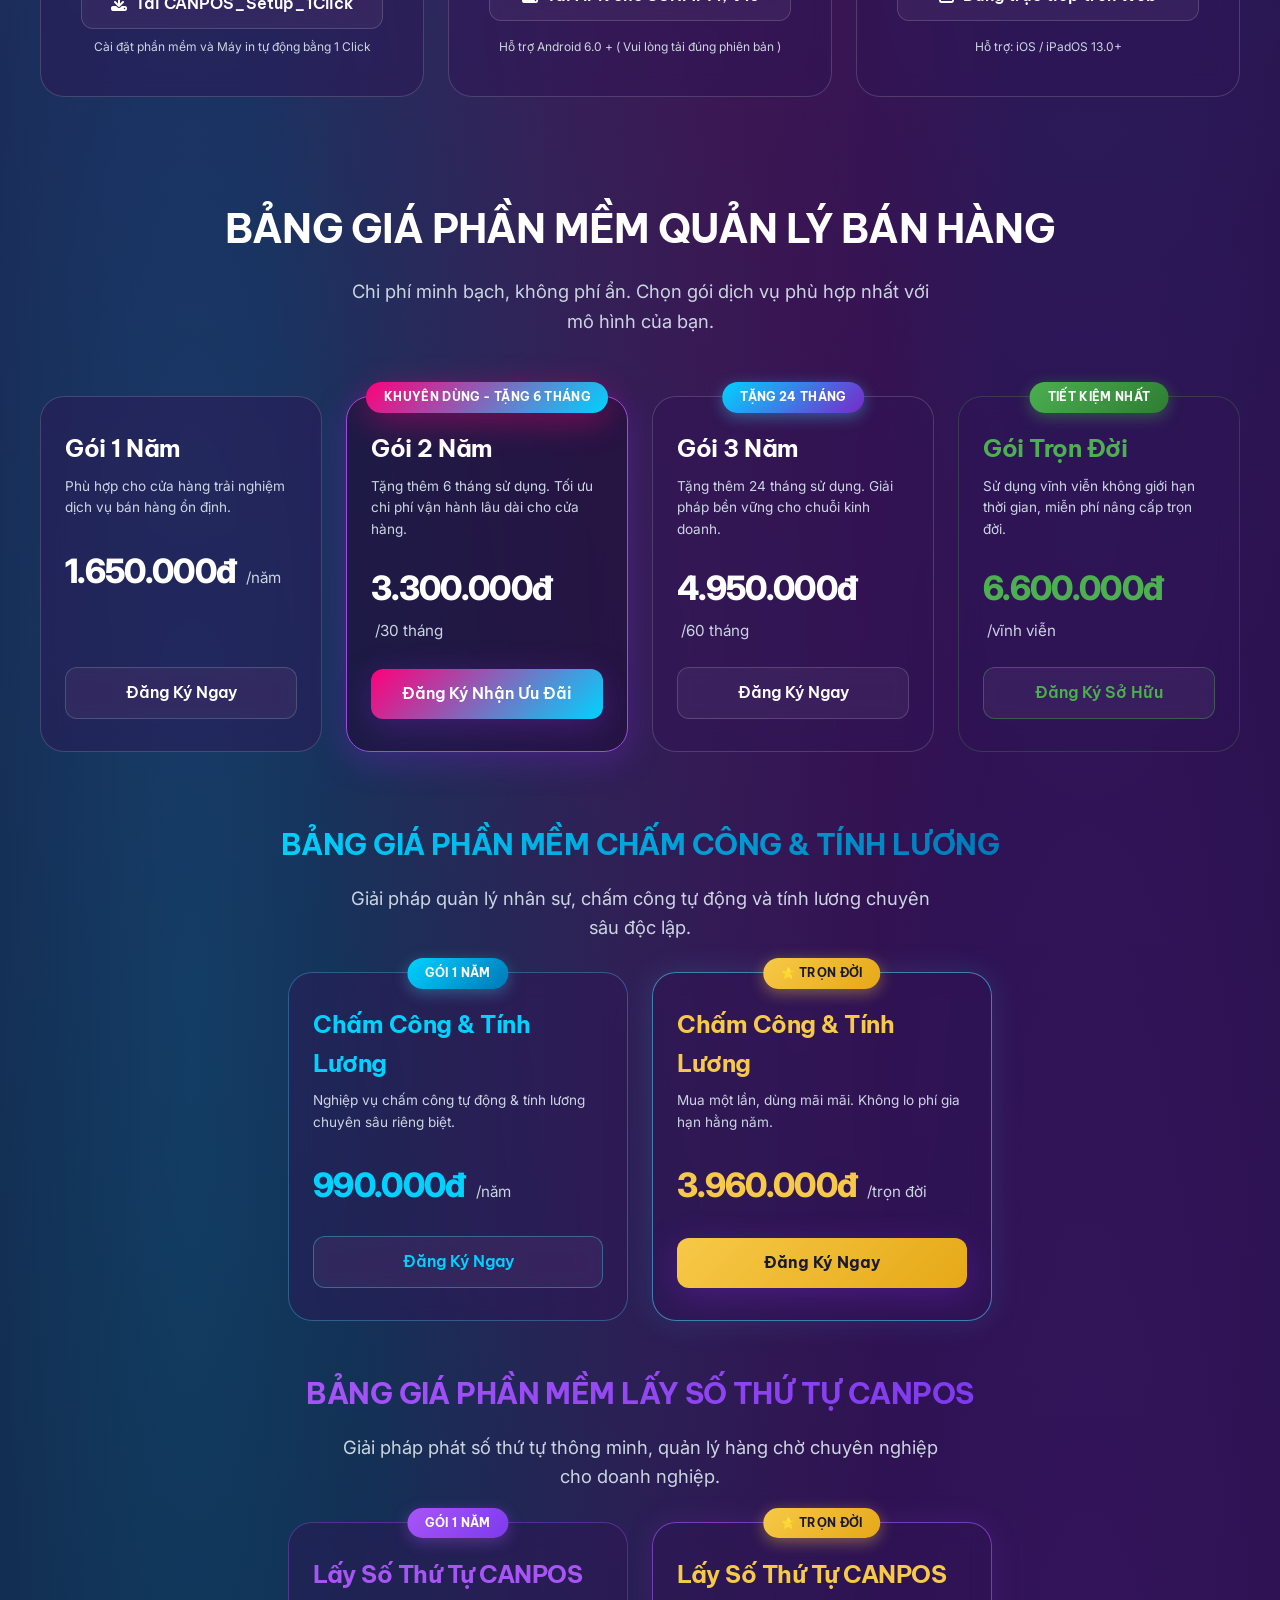
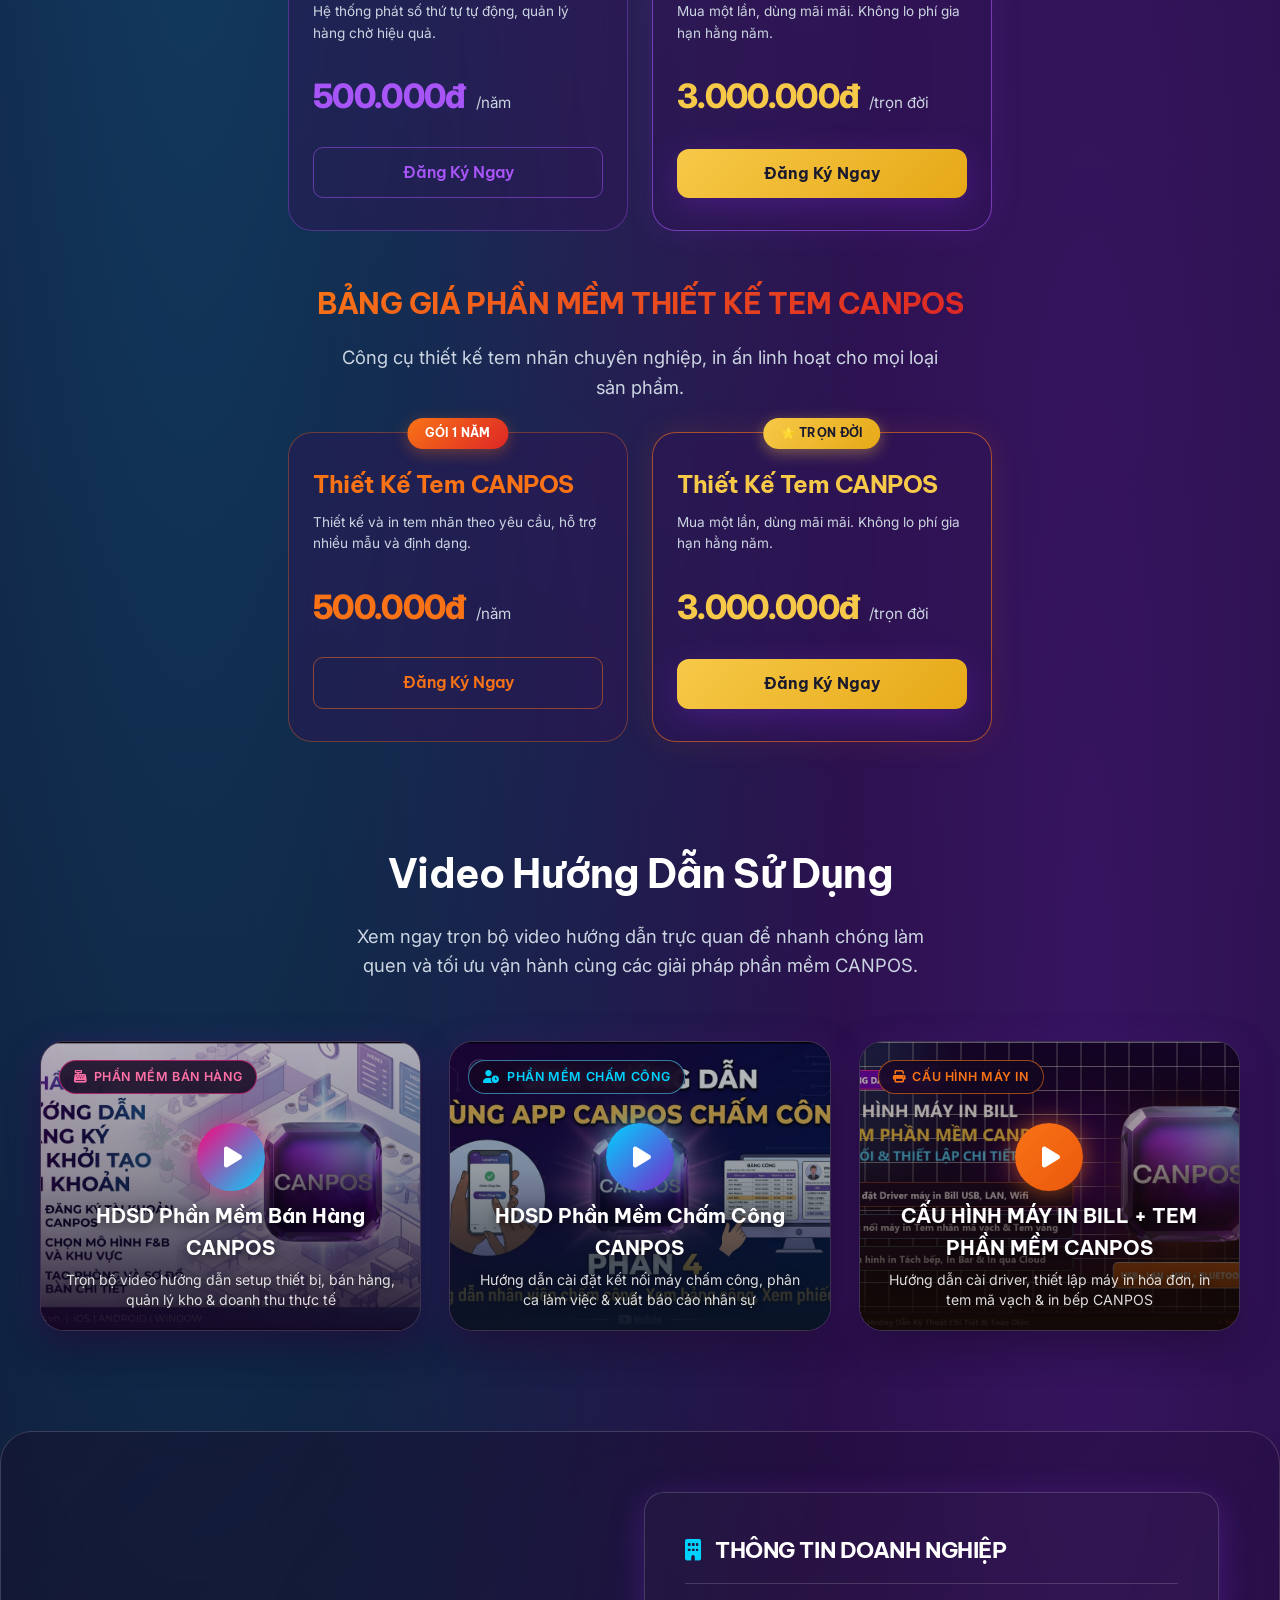
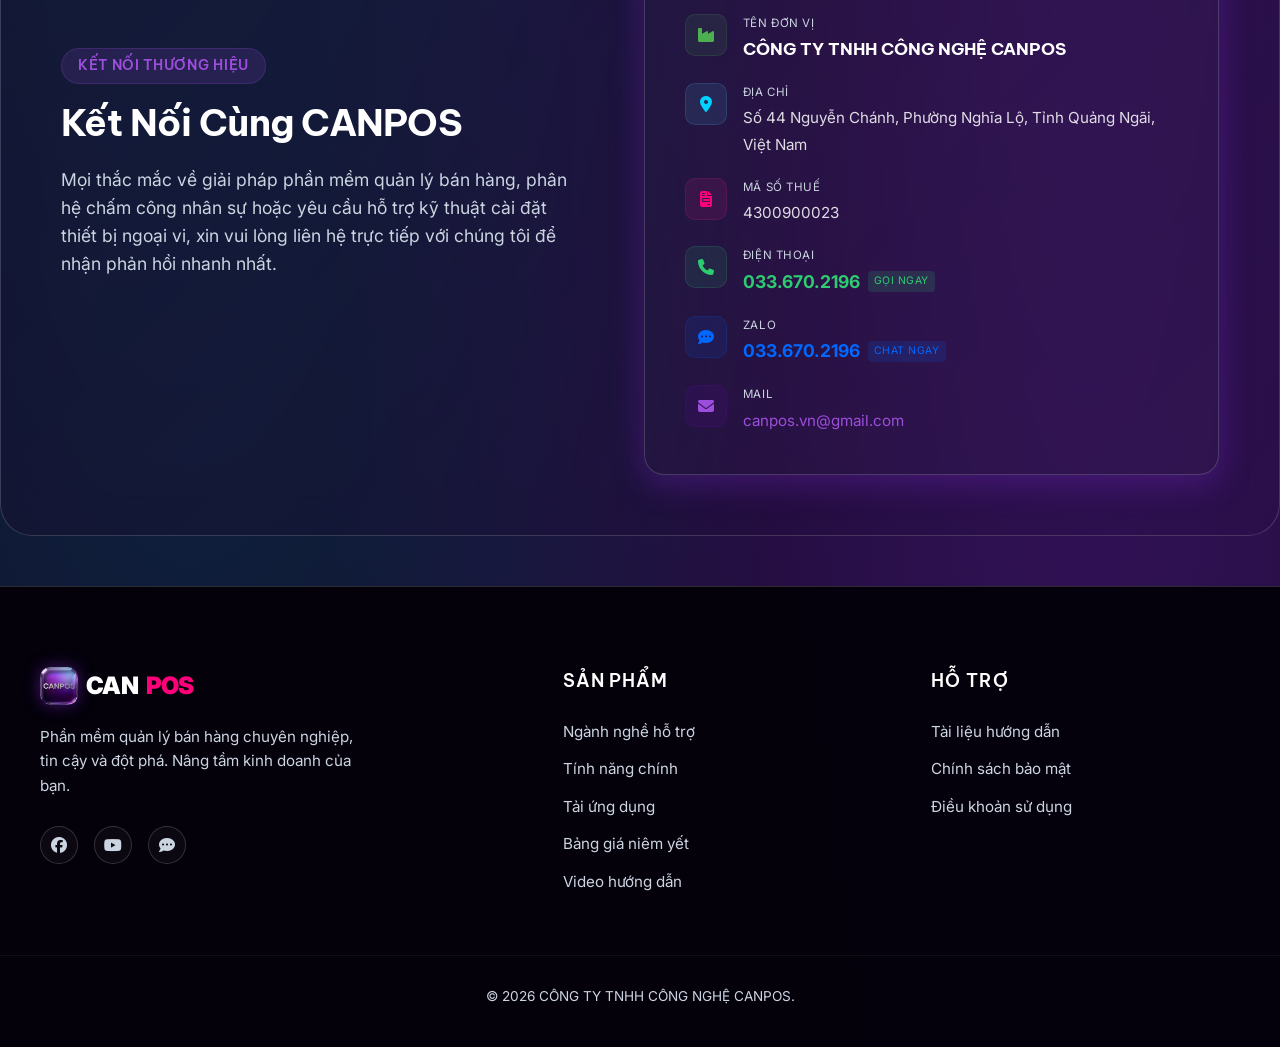
==== commit b0ce5a18: "feat: toi uu giao dien POS cart va gom 1 dai marquee doi tac (Hoa don, Van chuyen, TMDT)" ====
--- a/index.html
+++ b/index.html
@@ -322,15 +322,61 @@
                     <span>HỆ SINH THÁI TÍCH HỢP TOÀN DIỆN</span>
                 </div>
                 <h2 class="partners-title">CÁC ĐỐI TÁC LỚN TÍCH HỢP CÙNG <span class="text-gradient">CANPOS</span></h2>
-                <p class="partners-subtitle">Tự động kết nối hóa đơn điện tử chuẩn thuế, đối tác vận chuyển GHN giao hàng toàn quốc, đồng bộ sàn TMĐT đa kênh và thanh toán QR động thông minh</p>
+                <p class="partners-subtitle">Tự động kết nối hóa đơn điện tử chuẩn thuế, đối tác vận chuyển giao hàng toàn quốc, đồng bộ sàn TMĐT đa kênh và thanh toán QR động thông minh</p>
             </div>
         </div>
 
+        <!-- Single Unified Marquee Track (1 Hàng chạy mượt mà, đúng thứ tự, không rối mắt) -->
         <div class="marquee-wrapper">
             <div class="marquee-track">
                 <!-- Group 1 -->
                 <div class="marquee-group">
-                    <!-- Partner 1: GHN (GIAO HÀNG NHANH) -->
+                    <!-- NHÓM 1: HÓA ĐƠN ĐIỆN TỬ -->
+                    <div class="partner-card misa">
+                        <div class="partner-icon-wrap logo-bg-white">
+                            <img src="misa.png" alt="MISA meInvoice" class="partner-logo-img">
+                        </div>
+                        <div class="partner-info">
+                            <div class="partner-name">MISA INVOICE</div>
+                            <div class="partner-desc">Tích hợp xuất hoá đơn điện tử</div>
+                        </div>
+                        <span class="partner-tag tag-invoice"><i class="fa-solid fa-file-invoice-dollar"></i> TT 78/BTC</span>
+                    </div>
+
+                    <div class="partner-card icorp">
+                        <div class="partner-icon-wrap logo-bg-white">
+                            <img src="icorp.png" alt="ICORP Invoice" class="partner-logo-img">
+                        </div>
+                        <div class="partner-info">
+                            <div class="partner-name">ICORP</div>
+                            <div class="partner-desc">Tích hợp xuất hoá đơn điện tử</div>
+                        </div>
+                        <span class="partner-tag tag-invoice">Hóa Đơn API</span>
+                    </div>
+
+                    <div class="partner-card viettel">
+                        <div class="partner-icon-wrap logo-bg-white">
+                            <img src="viettel.png" alt="Viettel e-Invoice" class="partner-logo-img">
+                        </div>
+                        <div class="partner-info">
+                            <div class="partner-name">VIETTEL e-INVOICE</div>
+                            <div class="partner-desc">Hóa đơn từ máy tính tiền</div>
+                        </div>
+                        <span class="partner-tag tag-invoice">e-Invoice</span>
+                    </div>
+
+                    <div class="partner-card vnpt">
+                        <div class="partner-icon-wrap logo-bg-white">
+                            <img src="vnpt.jpg" alt="VNPT Invoice" class="partner-logo-img">
+                        </div>
+                        <div class="partner-info">
+                            <div class="partner-name">VNPT INVOICE</div>
+                            <div class="partner-desc">Chuẩn dữ liệu Tổng Cục Thuế</div>
+                        </div>
+                        <span class="partner-tag tag-invoice">Chuẩn Thuế</span>
+                    </div>
+
+                    <!-- NHÓM 2: ĐƠN VỊ VẬN CHUYỂN -->
                     <div class="partner-card ghn">
                         <div class="partner-icon-wrap logo-bg-white">
                             <img src="ghn.png" alt="Giao Hàng Nhanh (GHN)" class="partner-logo-img">
@@ -339,214 +385,179 @@
                             <div class="partner-name">GIAO HÀNG NHANH (GHN)</div>
                             <div class="partner-desc">Đối tác vận chuyển &amp; đẩy đơn tự động</div>
                         </div>
-                        <span class="partner-tag tag-hot" style="background: rgba(243, 112, 33, 0.15); color: #f37021; border-color: rgba(243, 112, 33, 0.3);"><i class="fa-solid fa-truck-fast"></i> Vận Chuyển</span>
-                    </div>
-
-                    <!-- Partner 2: VIETTEL -->
+                        <span class="partner-tag tag-shipping"><i class="fa-solid fa-truck-fast"></i> Vận Chuyển</span>
+                    </div>
+
+                    <div class="partner-card viettelpost">
+                        <div class="partner-icon-wrap logo-bg-white">
+                            <img src="viettelpost.svg" alt="Viettel Post" class="partner-logo-img">
+                        </div>
+                        <div class="partner-info">
+                            <div class="partner-name">VIETTEL POST</div>
+                            <div class="partner-desc">Chuyển phát nhanh 63 tỉnh thành</div>
+                        </div>
+                        <span class="partner-tag tag-shipping"><i class="fa-solid fa-box"></i> Toàn Quốc</span>
+                    </div>
+
+                    <!-- NHÓM 3: SÀN TMĐT & THANH TOÁN -->
+                    <div class="partner-card tiktok">
+                        <div class="partner-icon-wrap logo-bg-white">
+                            <i class="fa-brands fa-tiktok" style="color: #000000; font-size: 1.6rem;"></i>
+                        </div>
+                        <div class="partner-info">
+                            <div class="partner-name">TIKTOK SHOP</div>
+                            <div class="partner-desc">Đồng bộ đơn hàng &amp; tồn kho tự động</div>
+                        </div>
+                        <span class="partner-tag tag-ecommerce"><i class="fa-brands fa-tiktok"></i> Sàn TMĐT</span>
+                    </div>
+
+                    <div class="partner-card shopee">
+                        <div class="partner-icon-wrap logo-bg-white">
+                            <img src="shopee.png" alt="Shopee" class="partner-logo-img">
+                        </div>
+                        <div class="partner-info">
+                            <div class="partner-name">SHOPEE</div>
+                            <div class="partner-desc">Liên kết gian hàng &amp; trừ kho tức thì</div>
+                        </div>
+                        <span class="partner-tag tag-ecommerce"><i class="fa-solid fa-bag-shopping"></i> Bán Chạy</span>
+                    </div>
+
+                    <div class="partner-card vietqr">
+                        <div class="partner-icon-wrap logo-bg-white">
+                            <img src="Vietqr.webp" alt="VietQR" class="partner-logo-img">
+                        </div>
+                        <div class="partner-info">
+                            <div class="partner-name">TÍCH HỢP VIETQR</div>
+                            <div class="partner-desc">Mã QR động theo từng đơn hàng</div>
+                        </div>
+                        <span class="partner-tag tag-success"><i class="fa-solid fa-qrcode"></i> Khớp Tiền 1s</span>
+                    </div>
+
+                    <div class="partner-card soundbox">
+                        <div class="partner-icon-wrap soundbox-bg">
+                            <i class="fa-solid fa-volume-high"></i>
+                        </div>
+                        <div class="partner-info">
+                            <div class="partner-name">LOA BÁO THANH TOÁN QR</div>
+                            <div class="partner-desc">Thông báo nhận tiền bằng giọng nói</div>
+                        </div>
+                        <span class="partner-tag tag-soundbox"><i class="fa-solid fa-bullhorn"></i> Soundbox</span>
+                    </div>
+                </div>
+
+                <!-- Group 2 (Duplicate for Seamless Infinite Loop) -->
+                <div class="marquee-group" aria-hidden="true">
+                    <!-- NHÓM 1: HÓA ĐƠN ĐIỆN TỬ -->
+                    <div class="partner-card misa">
+                        <div class="partner-icon-wrap logo-bg-white">
+                            <img src="misa.png" alt="MISA meInvoice" class="partner-logo-img">
+                        </div>
+                        <div class="partner-info">
+                            <div class="partner-name">MISA INVOICE</div>
+                            <div class="partner-desc">Tích hợp xuất hoá đơn điện tử</div>
+                        </div>
+                        <span class="partner-tag tag-invoice"><i class="fa-solid fa-file-invoice-dollar"></i> TT 78/BTC</span>
+                    </div>
+
+                    <div class="partner-card icorp">
+                        <div class="partner-icon-wrap logo-bg-white">
+                            <img src="icorp.png" alt="ICORP Invoice" class="partner-logo-img">
+                        </div>
+                        <div class="partner-info">
+                            <div class="partner-name">ICORP</div>
+                            <div class="partner-desc">Tích hợp xuất hoá đơn điện tử</div>
+                        </div>
+                        <span class="partner-tag tag-invoice">Hóa Đơn API</span>
+                    </div>
+
                     <div class="partner-card viettel">
                         <div class="partner-icon-wrap logo-bg-white">
                             <img src="viettel.png" alt="Viettel e-Invoice" class="partner-logo-img">
                         </div>
                         <div class="partner-info">
-                            <div class="partner-name">VIETTEL</div>
-                            <div class="partner-desc">Tích hợp xuất hoá đơn điện tử</div>
-                        </div>
-                        <span class="partner-tag">e-Invoice</span>
-                    </div>
-
-                    <!-- Partner 3: VNPT INVOICE -->
+                            <div class="partner-name">VIETTEL e-INVOICE</div>
+                            <div class="partner-desc">Hóa đơn từ máy tính tiền</div>
+                        </div>
+                        <span class="partner-tag tag-invoice">e-Invoice</span>
+                    </div>
+
                     <div class="partner-card vnpt">
                         <div class="partner-icon-wrap logo-bg-white">
                             <img src="vnpt.jpg" alt="VNPT Invoice" class="partner-logo-img">
                         </div>
                         <div class="partner-info">
                             <div class="partner-name">VNPT INVOICE</div>
-                            <div class="partner-desc">Tích hợp xuất hoá đơn điện tử</div>
-                        </div>
-                        <span class="partner-tag">Chuẩn 78/TT-BTC</span>
-                    </div>
-
-                    <!-- Partner 4: MISA INVOICE -->
-                    <div class="partner-card misa">
+                            <div class="partner-desc">Chuẩn dữ liệu Tổng Cục Thuế</div>
+                        </div>
+                        <span class="partner-tag tag-invoice">Chuẩn Thuế</span>
+                    </div>
+
+                    <!-- NHÓM 2: ĐƠN VỊ VẬN CHUYỂN -->
+                    <div class="partner-card ghn">
                         <div class="partner-icon-wrap logo-bg-white">
-                            <img src="misa.png" alt="MISA meInvoice" class="partner-logo-img">
-                        </div>
-                        <div class="partner-info">
-                            <div class="partner-name">MISA INVOICE</div>
-                            <div class="partner-desc">Tích hợp xuất hoá đơn điện tử</div>
-                        </div>
-                        <span class="partner-tag">Tự Động 100%</span>
-                    </div>
-
-                    <!-- Partner 5: ICORP -->
-                    <div class="partner-card icorp">
+                            <img src="ghn.png" alt="Giao Hàng Nhanh (GHN)" class="partner-logo-img">
+                        </div>
+                        <div class="partner-info">
+                            <div class="partner-name">GIAO HÀNG NHANH (GHN)</div>
+                            <div class="partner-desc">Đối tác vận chuyển &amp; đẩy đơn tự động</div>
+                        </div>
+                        <span class="partner-tag tag-shipping"><i class="fa-solid fa-truck-fast"></i> Vận Chuyển</span>
+                    </div>
+
+                    <div class="partner-card viettelpost">
                         <div class="partner-icon-wrap logo-bg-white">
-                            <img src="icorp.png" alt="ICORP Invoice" class="partner-logo-img">
-                        </div>
-                        <div class="partner-info">
-                            <div class="partner-name">ICORP</div>
-                            <div class="partner-desc">Tích hợp xuất hoá đơn điện tử</div>
-                        </div>
-                        <span class="partner-tag">Tích Hợp API</span>
-                    </div>
-
-                    <!-- Partner 6: TIKTOK SHOP -->
+                            <img src="viettelpost.svg" alt="Viettel Post" class="partner-logo-img">
+                        </div>
+                        <div class="partner-info">
+                            <div class="partner-name">VIETTEL POST</div>
+                            <div class="partner-desc">Chuyển phát nhanh 63 tỉnh thành</div>
+                        </div>
+                        <span class="partner-tag tag-shipping"><i class="fa-solid fa-box"></i> Toàn Quốc</span>
+                    </div>
+
+                    <!-- NHÓM 3: SÀN TMĐT & THANH TOÁN -->
                     <div class="partner-card tiktok">
                         <div class="partner-icon-wrap logo-bg-white">
                             <i class="fa-brands fa-tiktok" style="color: #000000; font-size: 1.6rem;"></i>
                         </div>
                         <div class="partner-info">
                             <div class="partner-name">TIKTOK SHOP</div>
-                            <div class="partner-desc">Đồng Bộ Đơn Hàng & Tồn Kho Tự Động</div>
-                        </div>
-                        <span class="partner-tag tag-hot"><i class="fa-solid fa-fire"></i> Đa Kênh</span>
-                    </div>
-
-                    <!-- Partner 7: SHOPEE -->
+                            <div class="partner-desc">Đồng bộ đơn hàng &amp; tồn kho tự động</div>
+                        </div>
+                        <span class="partner-tag tag-ecommerce"><i class="fa-brands fa-tiktok"></i> Sàn TMĐT</span>
+                    </div>
+
                     <div class="partner-card shopee">
                         <div class="partner-icon-wrap logo-bg-white">
                             <img src="shopee.png" alt="Shopee" class="partner-logo-img">
                         </div>
                         <div class="partner-info">
                             <div class="partner-name">SHOPEE</div>
-                            <div class="partner-desc">Liên Kết Gian Hàng & Trừ Kho Tức Thì</div>
-                        </div>
-                        <span class="partner-tag tag-hot"><i class="fa-solid fa-fire"></i> Bán Chạy</span>
-                    </div>
-
-                    <!-- Partner 8: TÍCH HỢP VIETQR -->
+                            <div class="partner-desc">Liên kết gian hàng &amp; trừ kho tức thì</div>
+                        </div>
+                        <span class="partner-tag tag-ecommerce"><i class="fa-solid fa-bag-shopping"></i> Bán Chạy</span>
+                    </div>
+
                     <div class="partner-card vietqr">
                         <div class="partner-icon-wrap logo-bg-white">
                             <img src="Vietqr.webp" alt="VietQR" class="partner-logo-img">
                         </div>
                         <div class="partner-info">
                             <div class="partner-name">TÍCH HỢP VIETQR</div>
-                            <div class="partner-desc">Tạo Mã QR Động Theo Từng Đơn Hàng</div>
-                        </div>
-                        <span class="partner-tag tag-success">Khớp Tiền 1s</span>
-                    </div>
-
-                    <!-- Partner 9: LOA THÔNG BÁO QR -->
+                            <div class="partner-desc">Mã QR động theo từng đơn hàng</div>
+                        </div>
+                        <span class="partner-tag tag-success"><i class="fa-solid fa-qrcode"></i> Khớp Tiền 1s</span>
+                    </div>
+
                     <div class="partner-card soundbox">
                         <div class="partner-icon-wrap soundbox-bg">
                             <i class="fa-solid fa-volume-high"></i>
                         </div>
                         <div class="partner-info">
                             <div class="partner-name">LOA BÁO THANH TOÁN QR</div>
-                            <div class="partner-desc">Thông Báo Nhận Tiền Bằng Giọng Nói</div>
-                        </div>
-                        <span class="partner-tag">Soundbox</span>
-                    </div>
-                </div>
-
-                <!-- Group 2 (Duplicate for Seamless Infinite Loop) -->
-                <div class="marquee-group" aria-hidden="true">
-                    <!-- Partner 1: GHN (GIAO HÀNG NHANH) -->
-                    <div class="partner-card ghn">
-                        <div class="partner-icon-wrap logo-bg-white">
-                            <img src="ghn.png" alt="Giao Hàng Nhanh (GHN)" class="partner-logo-img">
-                        </div>
-                        <div class="partner-info">
-                            <div class="partner-name">GIAO HÀNG NHANH (GHN)</div>
-                            <div class="partner-desc">Đối tác vận chuyển &amp; đẩy đơn tự động</div>
-                        </div>
-                        <span class="partner-tag tag-hot" style="background: rgba(243, 112, 33, 0.15); color: #f37021; border-color: rgba(243, 112, 33, 0.3);"><i class="fa-solid fa-truck-fast"></i> Vận Chuyển</span>
-                    </div>
-
-                    <!-- Partner 2: VIETTEL -->
-                    <div class="partner-card viettel">
-                        <div class="partner-icon-wrap logo-bg-white">
-                            <img src="viettel.png" alt="Viettel e-Invoice" class="partner-logo-img">
-                        </div>
-                        <div class="partner-info">
-                            <div class="partner-name">VIETTEL</div>
-                            <div class="partner-desc">Tích hợp xuất hoá đơn điện tử</div>
-                        </div>
-                        <span class="partner-tag">e-Invoice</span>
-                    </div>
-
-                    <!-- Partner 3: VNPT INVOICE -->
-                    <div class="partner-card vnpt">
-                        <div class="partner-icon-wrap logo-bg-white">
-                            <img src="vnpt.jpg" alt="VNPT Invoice" class="partner-logo-img">
-                        </div>
-                        <div class="partner-info">
-                            <div class="partner-name">VNPT INVOICE</div>
-                            <div class="partner-desc">Tích hợp xuất hoá đơn điện tử</div>
-                        </div>
-                        <span class="partner-tag">Chuẩn 78/TT-BTC</span>
-                    </div>
-
-                    <!-- Partner 4: MISA INVOICE -->
-                    <div class="partner-card misa">
-                        <div class="partner-icon-wrap logo-bg-white">
-                            <img src="misa.png" alt="MISA meInvoice" class="partner-logo-img">
-                        </div>
-                        <div class="partner-info">
-                            <div class="partner-name">MISA INVOICE</div>
-                            <div class="partner-desc">Tích hợp xuất hoá đơn điện tử</div>
-                        </div>
-                        <span class="partner-tag">Tự Động 100%</span>
-                    </div>
-
-                    <!-- Partner 5: ICORP -->
-                    <div class="partner-card icorp">
-                        <div class="partner-icon-wrap logo-bg-white">
-                            <img src="icorp.png" alt="ICORP Invoice" class="partner-logo-img">
-                        </div>
-                        <div class="partner-info">
-                            <div class="partner-name">ICORP</div>
-                            <div class="partner-desc">Tích hợp xuất hoá đơn điện tử</div>
-                        </div>
-                        <span class="partner-tag">Tích Hợp API</span>
-                    </div>
-
-                    <!-- Partner 6: TIKTOK SHOP -->
-                    <div class="partner-card tiktok">
-                        <div class="partner-icon-wrap logo-bg-white">
-                            <i class="fa-brands fa-tiktok" style="color: #000000; font-size: 1.6rem;"></i>
-                        </div>
-                        <div class="partner-info">
-                            <div class="partner-name">TIKTOK SHOP</div>
-                            <div class="partner-desc">Đồng Bộ Đơn Hàng & Tồn Kho Tự Động</div>
-                        </div>
-                        <span class="partner-tag tag-hot"><i class="fa-solid fa-fire"></i> Đa Kênh</span>
-                    </div>
-
-                    <!-- Partner 7: SHOPEE -->
-                    <div class="partner-card shopee">
-                        <div class="partner-icon-wrap logo-bg-white">
-                            <img src="shopee.png" alt="Shopee" class="partner-logo-img">
-                        </div>
-                        <div class="partner-info">
-                            <div class="partner-name">SHOPEE</div>
-                            <div class="partner-desc">Liên Kết Gian Hàng & Trừ Kho Tức Thì</div>
-                        </div>
-                        <span class="partner-tag tag-hot"><i class="fa-solid fa-fire"></i> Bán Chạy</span>
-                    </div>
-
-                    <!-- Partner 8: TÍCH HỢP VIETQR -->
-                    <div class="partner-card vietqr">
-                        <div class="partner-icon-wrap logo-bg-white">
-                            <img src="Vietqr.webp" alt="VietQR" class="partner-logo-img">
-                        </div>
-                        <div class="partner-info">
-                            <div class="partner-name">TÍCH HỢP VIETQR</div>
-                            <div class="partner-desc">Tạo Mã QR Động Theo Từng Đơn Hàng</div>
-                        </div>
-                        <span class="partner-tag tag-success">Khớp Tiền 1s</span>
-                    </div>
-
-                    <!-- Partner 9: LOA THÔNG BÁO QR -->
-                    <div class="partner-card soundbox">
-                        <div class="partner-icon-wrap soundbox-bg">
-                            <i class="fa-solid fa-volume-high"></i>
-                        </div>
-                        <div class="partner-info">
-                            <div class="partner-name">LOA BÁO THANH TOÁN QR</div>
-                            <div class="partner-desc">Thông Báo Nhận Tiền Bằng Giọng Nói</div>
-                        </div>
-                        <span class="partner-tag">Soundbox</span>
+                            <div class="partner-desc">Thông báo nhận tiền bằng giọng nói</div>
+                        </div>
+                        <span class="partner-tag tag-soundbox"><i class="fa-solid fa-bullhorn"></i> Soundbox</span>
                     </div>
                 </div>
             </div>
--- a/style.css
+++ b/style.css
@@ -1025,87 +1025,84 @@
     gap: 2px;
 }
 
-/* Cart Summary Bottom */
-.cart-summary {
+/* Cart Summary Footer */
+.cart-summary-footer {
     background: #ffffff;
     border-top: 1px solid #e0e0e0;
-    padding: 10px;
-}
-
-.note-input {
-    position: relative;
-    display: flex;
-    align-items: center;
-    margin-bottom: 8px;
-}
-
-.note-icon {
-    position: absolute;
-    left: 8px;
-    color: #999999;
-    font-size: 0.65rem;
-}
-
-.note-input input {
-    width: 100%;
-    border: 1px solid #e0e0e0;
-    border-radius: 6px;
-    padding: 6px 6px 6px 22px;
-    font-size: 0.65rem;
-    background: #fafafa;
-    outline: none;
-}
-
-.total-row {
+    padding: 8px 10px;
+    display: flex;
+    flex-direction: column;
+    gap: 4px;
+    box-shadow: 0 -2px 8px rgba(0, 0, 0, 0.04);
+}
+
+.summary-line {
     display: flex;
     justify-content: space-between;
-    font-size: 0.72rem;
-    font-weight: 700;
-    color: #333333;
-    margin-bottom: 10px;
-}
-
-.total-price-red {
-    font-size: 0.95rem;
-    color: #ff5252;
+    align-items: center;
+    font-size: 0.62rem;
+    color: #555555;
+    font-weight: 600;
+}
+
+.summary-line.highlight-total {
+    font-size: 0.68rem;
     font-weight: 800;
-}
-
-.action-buttons {
+    color: #111827;
+    padding-top: 3px;
+    border-top: 1px dashed #e5e7eb;
+}
+
+.summary-line.highlight-total .total-amount {
+    font-size: 0.85rem;
+    font-weight: 900;
+    color: #ef4444;
+}
+
+.pos-action-buttons {
     display: grid;
-    grid-template-columns: 40px 1fr 1fr;
-    gap: 6px;
-}
-
-.menu-btn {
-    background: #f1f1f1;
-    color: #555555;
-    border: 1px solid #dcdcdc;
-    border-radius: 6px;
-    cursor: pointer;
-    font-size: 0.75rem;
-}
-
-.save-btn {
-    background: #1976d2;
-    color: #ffffff;
+    grid-template-columns: 1fr 1.6fr;
+    gap: 5px;
+    margin-top: 4px;
+}
+
+.action-btn {
     border: none;
     border-radius: 6px;
-    font-size: 0.7rem;
+    padding: 7px 4px;
+    font-family: 'Be Vietnam Pro', sans-serif;
+    font-size: 0.62rem;
     font-weight: 700;
-    padding: 10px 0;
+    display: flex;
+    align-items: center;
+    justify-content: center;
+    gap: 4px;
     cursor: pointer;
-}
-
-.pay-btn {
-    background: #388e3c;
-    color: #ffffff;
-    border: none;
-    border-radius: 6px;
-    font-size: 0.7rem;
-    font-weight: 700;
-    padding: 10px 0;
-    cursor: pointer;
+    transition: var(--transition-smooth);
+    white-space: nowrap;
+}
+
+.btn-print {
+    background: #f1f5f9;
+    color: #475569;
+    border: 1px solid #cbd5e1;
+}
+
+.btn-print:hover {
+    background: #e2e8f0;
+    color: #1e293b;
+}
+
+.btn-checkout {
+    background: linear-gradient(135deg, #10b981, #059669);
+    color: #ffffff;
+    box-shadow: 0 2px 8px rgba(16, 185, 129, 0.35);
+}
+
+.btn-checkout:hover {
+    background: linear-gradient(135deg, #059669, #047857);
+    box-shadow: 0 4px 12px rgba(16, 185, 129, 0.5);
+    transform: translateY(-1px);
 }
 
 /* Features Section */
@@ -3097,11 +3094,65 @@
 }
 
 /* Marquee Scroller */
+.partner-category-block {
+    margin-bottom: 28px;
+    position: relative;
+}
+
+.partner-category-block:last-child {
+    margin-bottom: 0;
+}
+
+.partner-cat-header {
+    display: flex;
+    justify-content: center;
+    margin-bottom: 14px;
+}
+
+.partner-cat-pill {
+    display: inline-flex;
+    align-items: center;
+    gap: 8px;
+    padding: 6px 18px;
+    border-radius: 100px;
+    font-size: 0.78rem;
+    font-weight: 800;
+    letter-spacing: 0.05em;
+    text-transform: uppercase;
+    backdrop-filter: blur(10px);
+    transition: var(--transition-smooth);
+}
+
+.partner-cat-pill:hover {
+    transform: translateY(-2px);
+}
+
+.partner-cat-pill.cat-invoice {
+    background: rgba(59, 130, 246, 0.15);
+    border: 1px solid rgba(59, 130, 246, 0.45);
+    color: #93c5fd;
+    box-shadow: 0 0 16px rgba(59, 130, 246, 0.25);
+}
+
+.partner-cat-pill.cat-shipping {
+    background: rgba(249, 115, 22, 0.15);
+    border: 1px solid rgba(249, 115, 22, 0.45);
+    color: #fdba74;
+    box-shadow: 0 0 16px rgba(249, 115, 22, 0.25);
+}
+
+.partner-cat-pill.cat-ecommerce {
+    background: rgba(236, 72, 153, 0.15);
+    border: 1px solid rgba(236, 72, 153, 0.45);
+    color: #f472b6;
+    box-shadow: 0 0 16px rgba(236, 72, 153, 0.25);
+}
+
 .marquee-wrapper {
     position: relative;
     width: 100%;
     overflow: hidden;
-    padding: 15px 0;
+    padding: 10px 0;
     -webkit-mask-image: linear-gradient(to right, transparent 0%, #000 10%, #000 90%, transparent 100%);
     mask-image: linear-gradient(to right, transparent 0%, #000 10%, #000 90%, transparent 100%);
 }
@@ -3109,7 +3160,19 @@
 .marquee-track {
     display: flex;
     width: max-content;
-    animation: marqueeScroll 40s linear infinite;
+    animation: marqueeScroll 36s linear infinite;
+}
+
+.marquee-track.track-invoice {
+    animation: marqueeScroll 32s linear infinite;
+}
+
+.marquee-track.track-shipping {
+    animation: marqueeScroll 28s linear infinite;
+}
+
+.marquee-track.track-ecommerce {
+    animation: marqueeScroll 34s linear infinite;
 }
 
 .marquee-wrapper:hover .marquee-track {
@@ -3228,6 +3291,30 @@
     background: #f0fdf4;
     color: #16a34a;
     border-color: #bbf7d0;
+}
+
+.partner-tag.tag-invoice {
+    background: rgba(59, 130, 246, 0.12);
+    color: #2563eb;
+    border-color: rgba(59, 130, 246, 0.25);
+}
+
+.partner-tag.tag-shipping {
+    background: rgba(243, 112, 33, 0.12);
+    color: #ea580c;
+    border-color: rgba(243, 112, 33, 0.25);
+}
+
+.partner-tag.tag-ecommerce {
+    background: rgba(236, 72, 153, 0.12);
+    color: #db2777;
+    border-color: rgba(236, 72, 153, 0.25);
+}
+
+.partner-tag.tag-soundbox {
+    background: rgba(245, 158, 11, 0.12);
+    color: #d97706;
+    border-color: rgba(245, 158, 11, 0.25);
 }
 
 .soundbox-bg {
@@ -3760,25 +3847,36 @@
         font-size: 0.5rem !important;
     }
     
-    .total-row {
-        font-size: 0.52rem !important;
-        margin-top: 3px !important;
+    /* Cart Summary Footer Mobile */
+    .cart-summary-footer {
+        padding: 4px 5px !important;
+        gap: 2px !important;
+    }
+    
+    .summary-line {
+        font-size: 0.46rem !important;
+    }
+    
+    .summary-line.highlight-total {
+        font-size: 0.5rem !important;
         padding-top: 2px !important;
     }
     
-    .total-price-red {
-        font-size: 0.65rem !important;
-    }
-    
-    .action-buttons {
+    .summary-line.highlight-total .total-amount {
+        font-size: 0.6rem !important;
+    }
+    
+    .pos-action-buttons {
+        gap: 3px !important;
+        margin-top: 2px !important;
+        grid-template-columns: 1fr 1.4fr !important;
+    }
+    
+    .action-btn {
+        font-size: 0.42rem !important;
+        padding: 3px 2px !important;
+        border-radius: 4px !important;
         gap: 2px !important;
-        margin-top: 3px !important;
-    }
-    
-    .action-buttons button {
-        font-size: 0.48rem !important;
-        padding: 4px 4px !important;
-        border-radius: 4px !important;
     }
     
     /* Dòng 2 Điện thoại trên Smartphone nhỏ */
@@ -3796,6 +3894,19 @@
     /* Partners Marquee on Mobile */
     .partners-marquee-section {
         padding: 10px 0 45px 0;
+    }
+    
+    .partner-category-block {
+        margin-bottom: 20px !important;
+    }
+    
+    .partner-cat-header {
+        margin-bottom: 8px !important;
+    }
+    
+    .partner-cat-pill {
+        font-size: 0.68rem !important;
+        padding: 4px 12px !important;
     }
     
     .partners-badge {
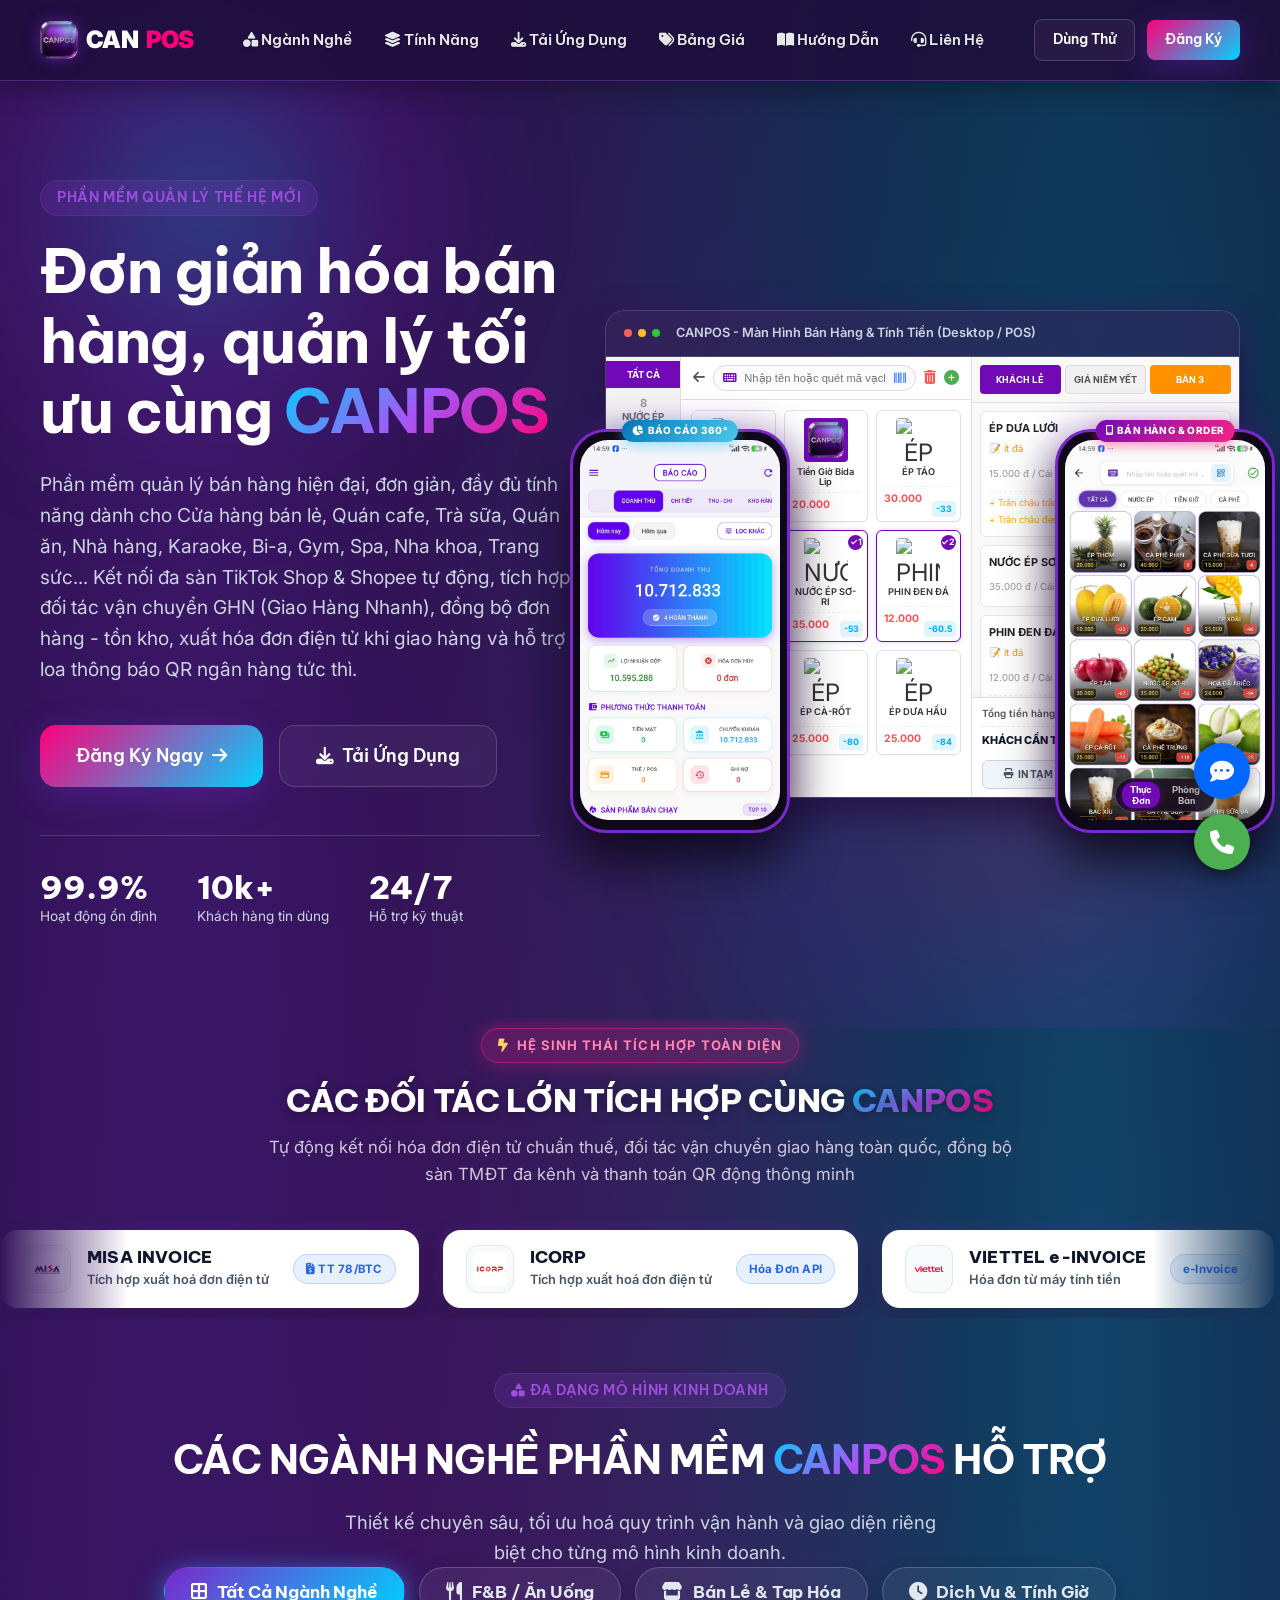
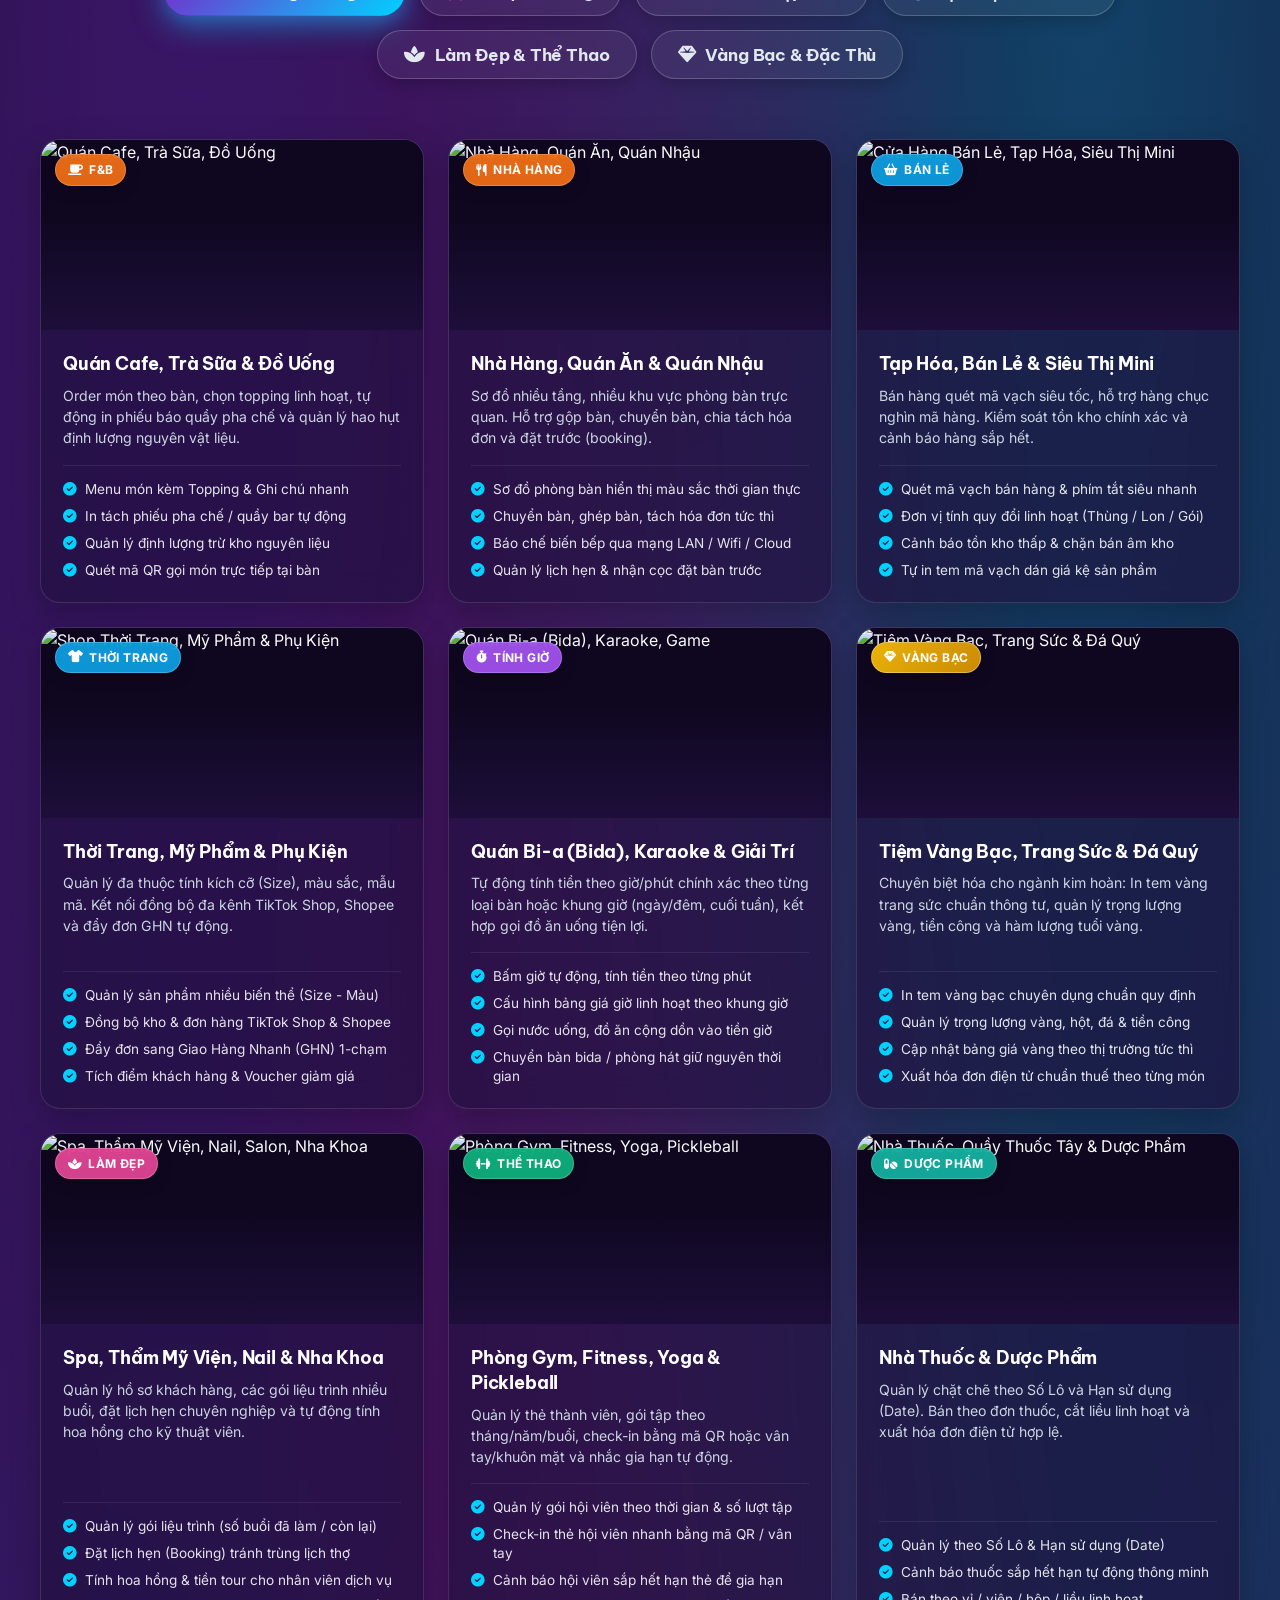
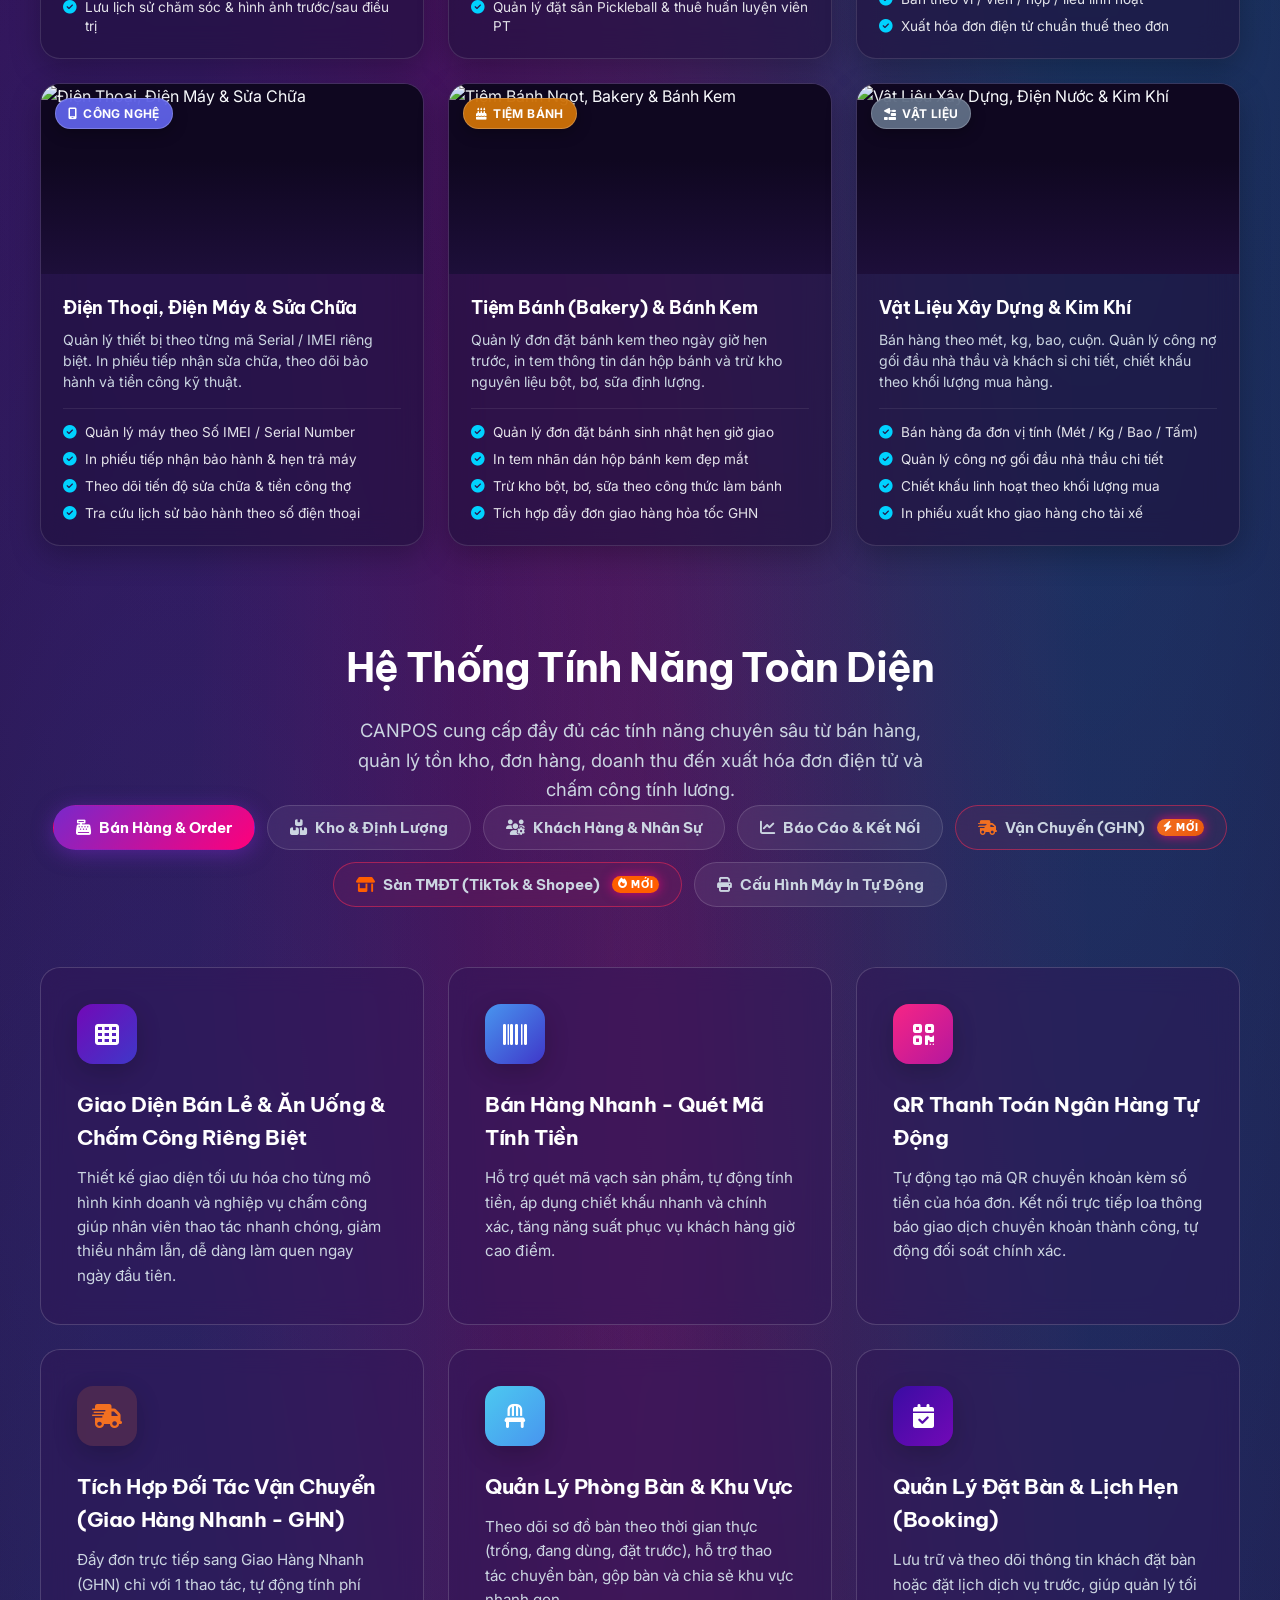
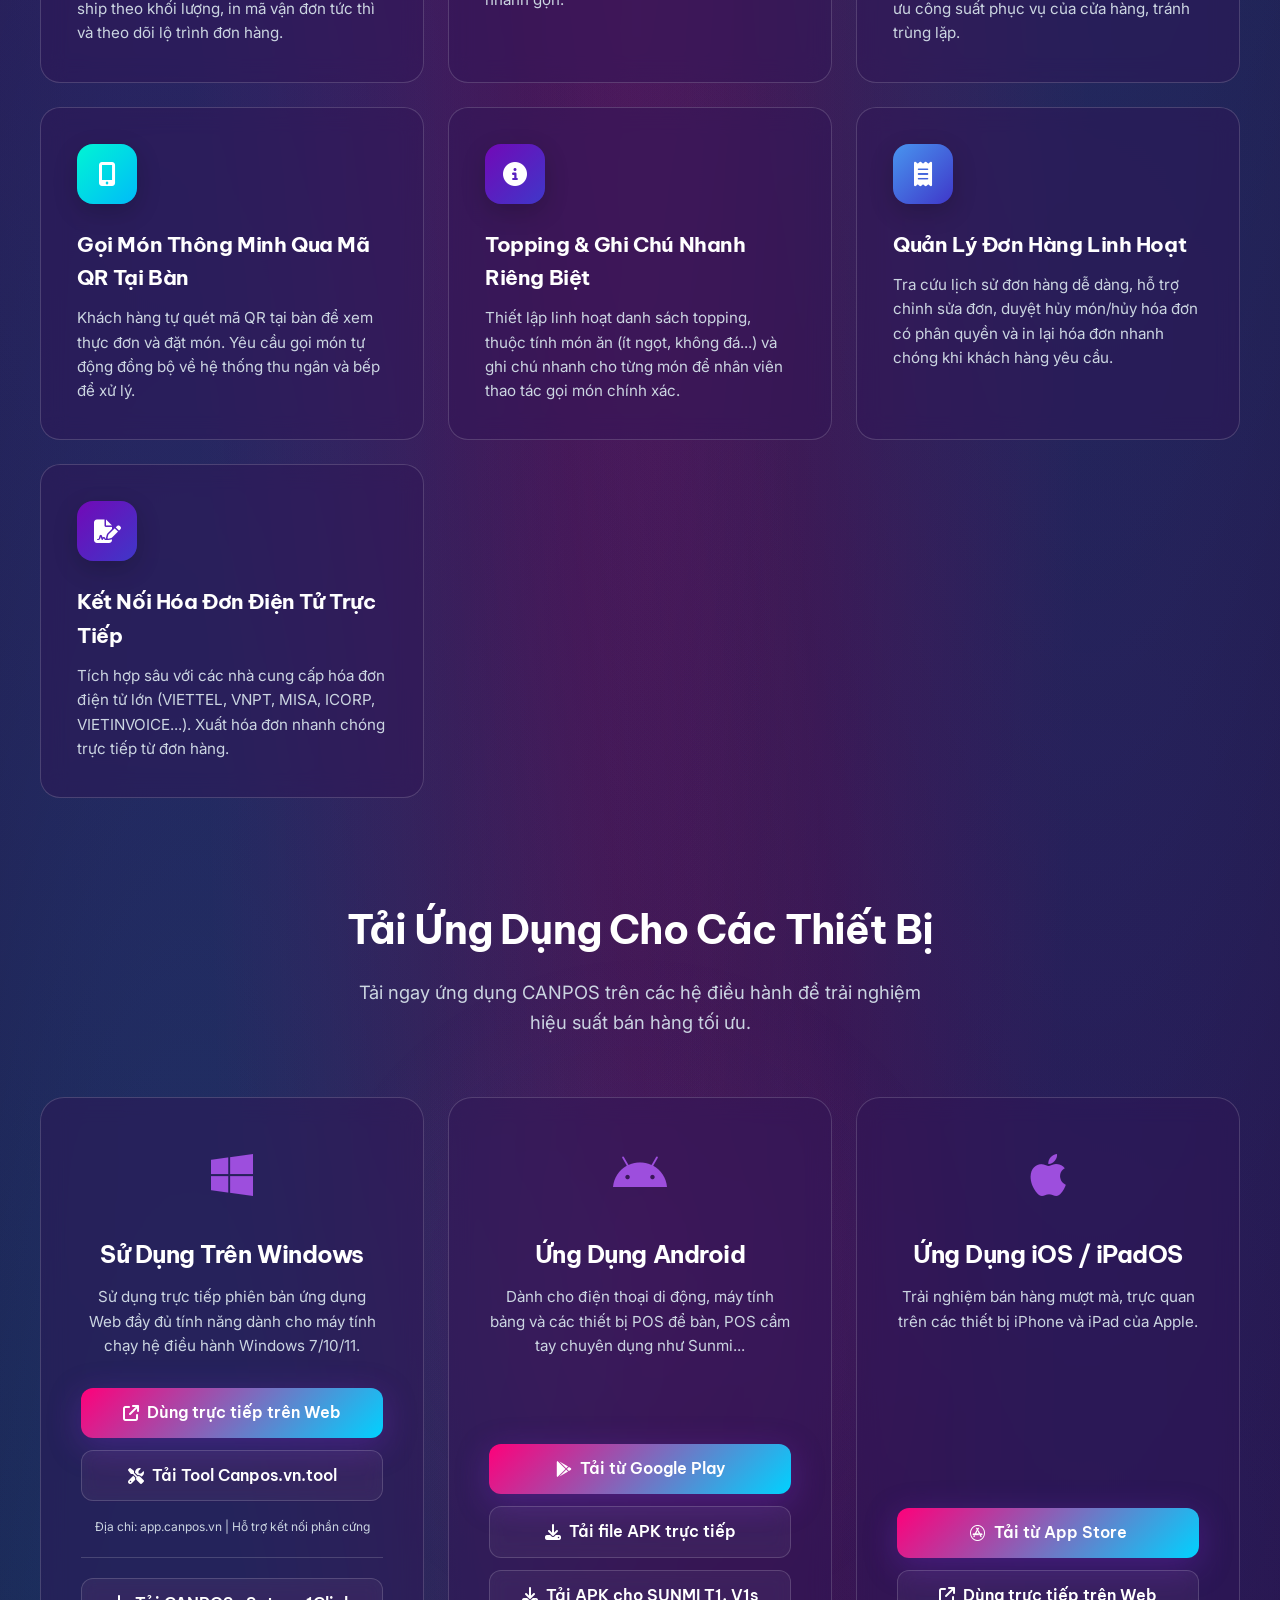
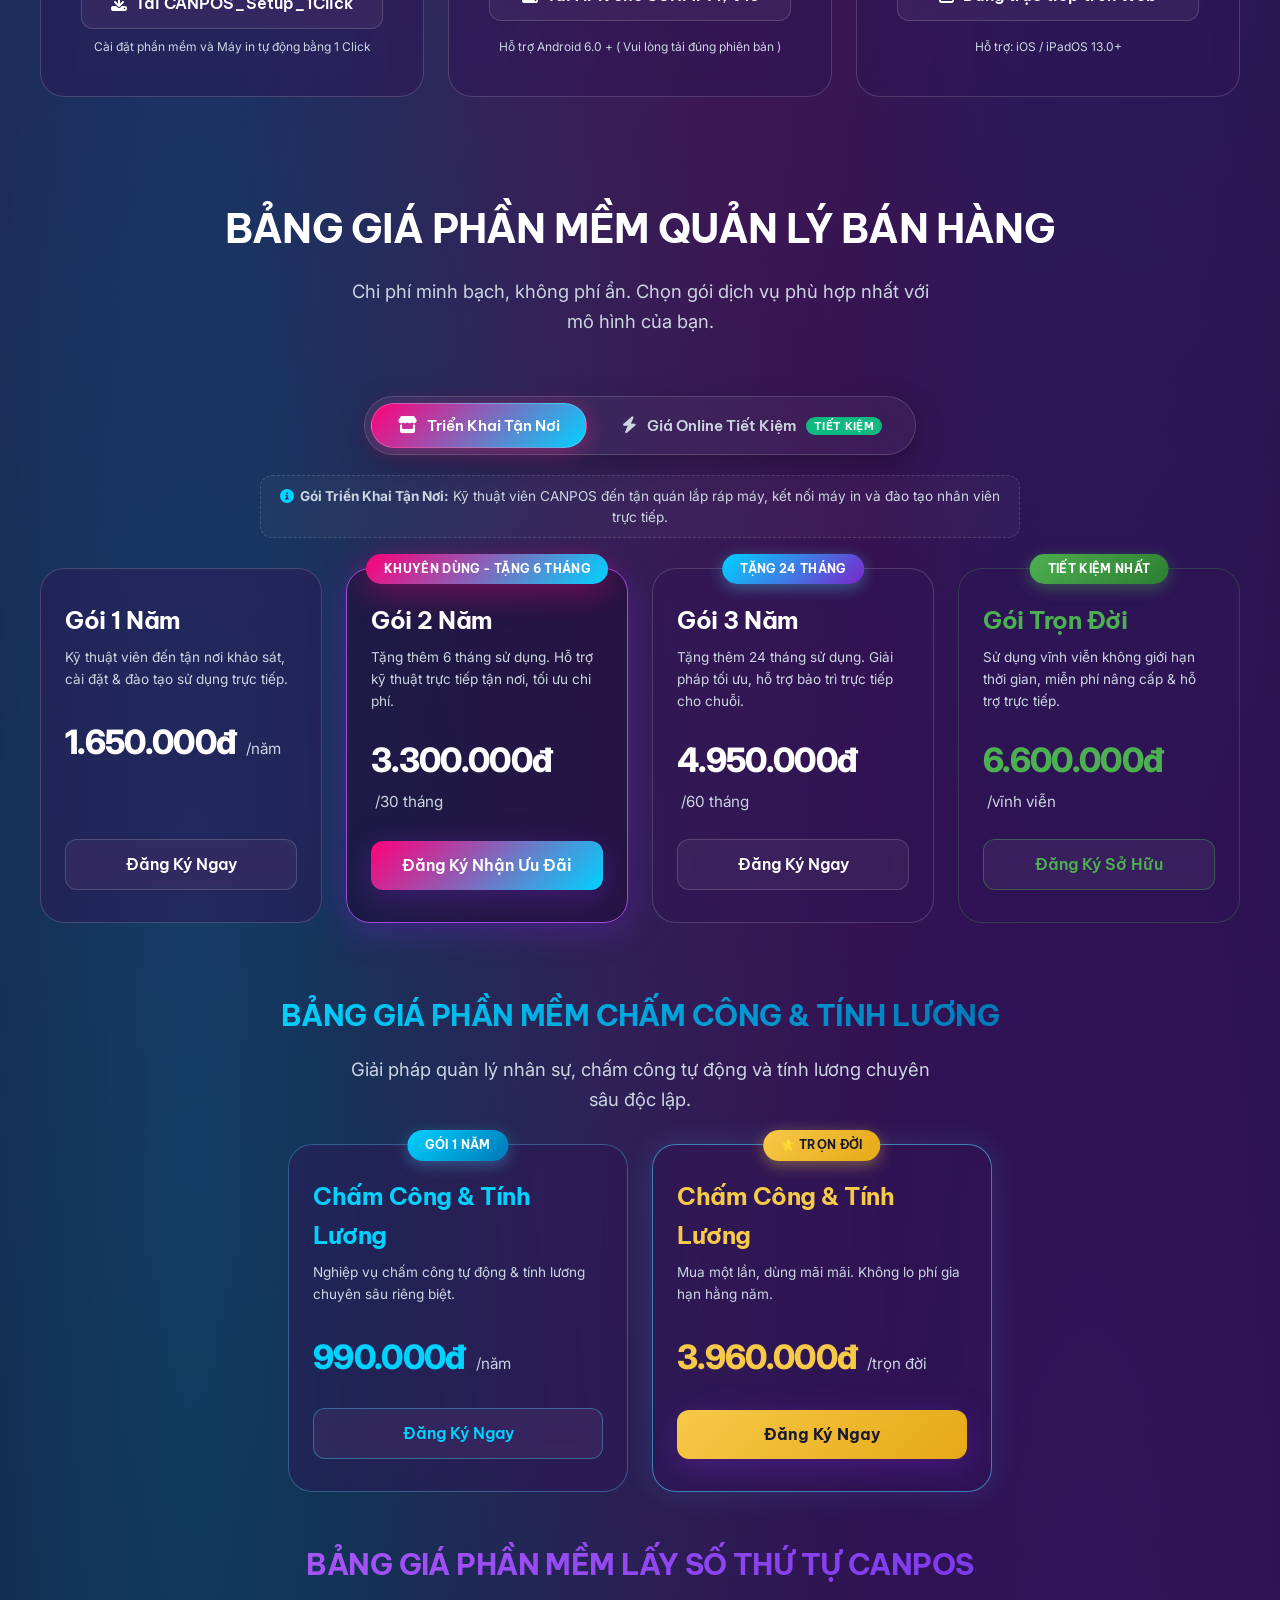
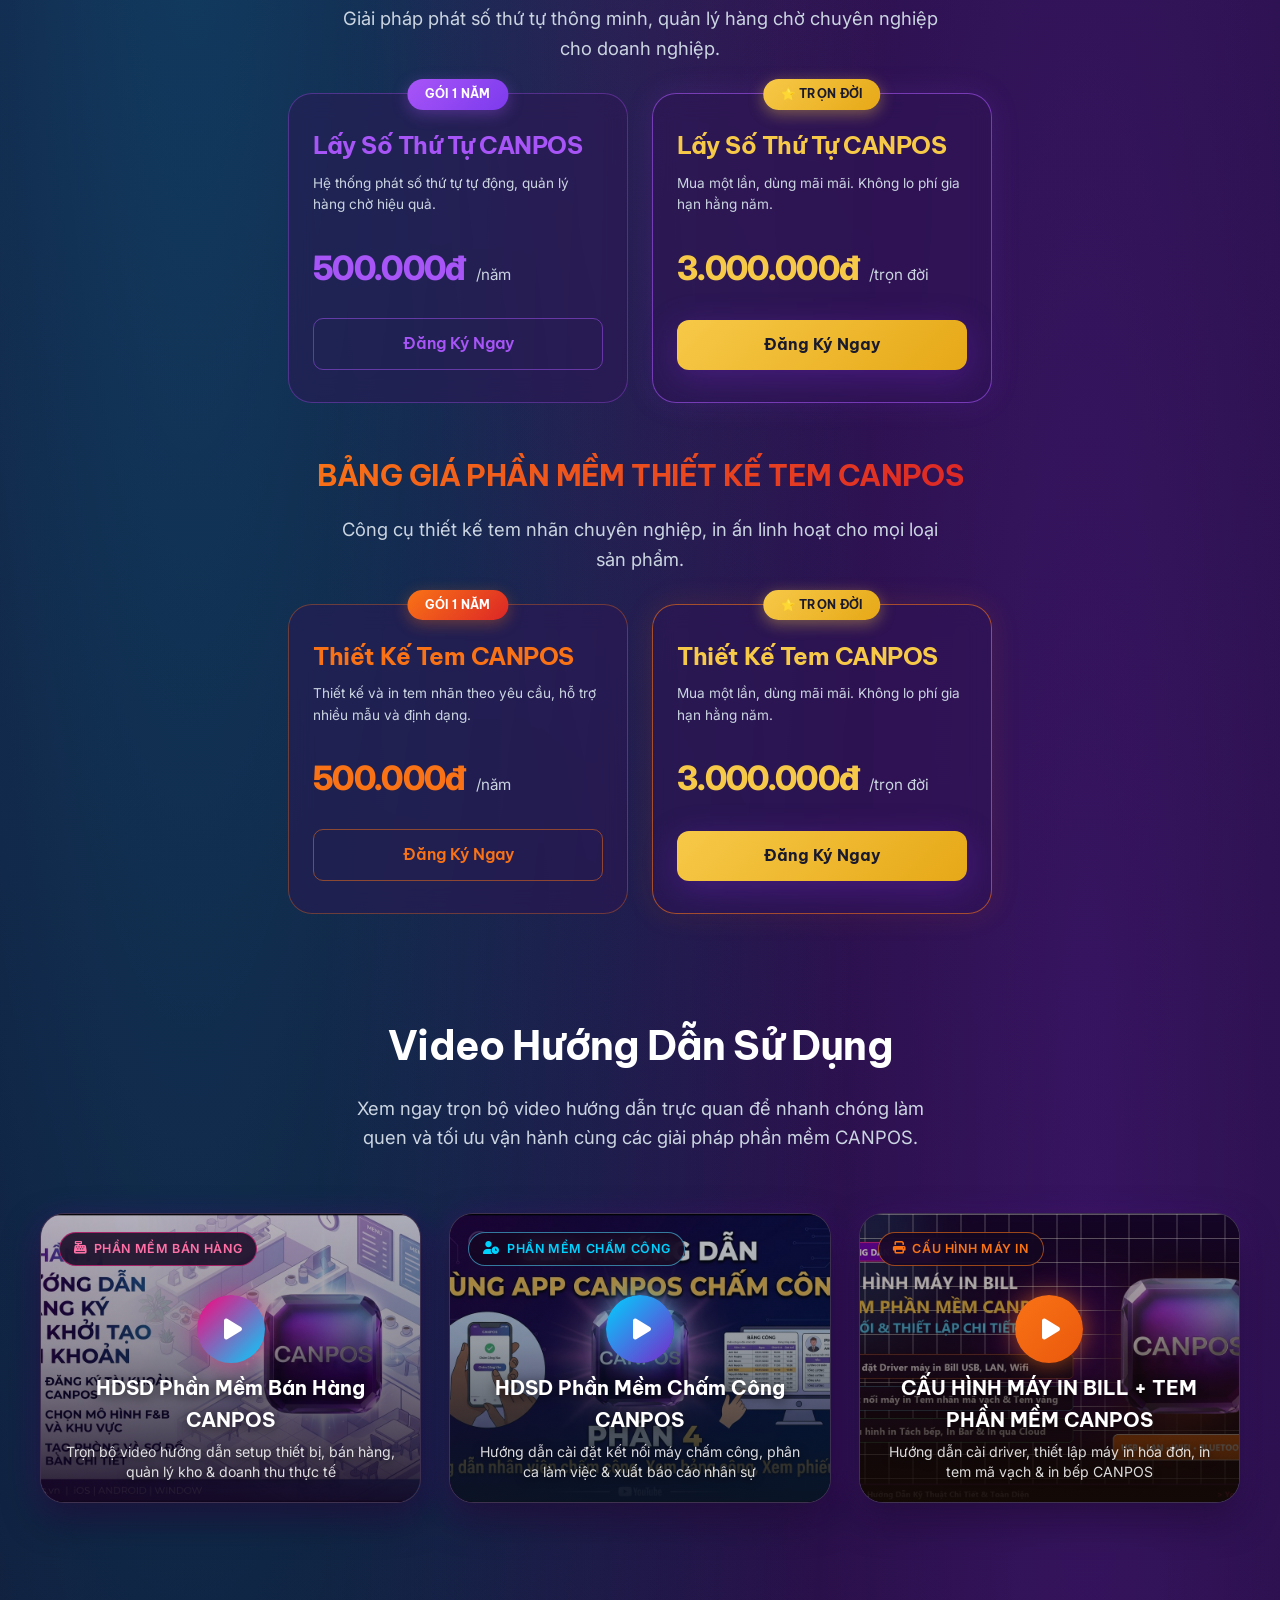
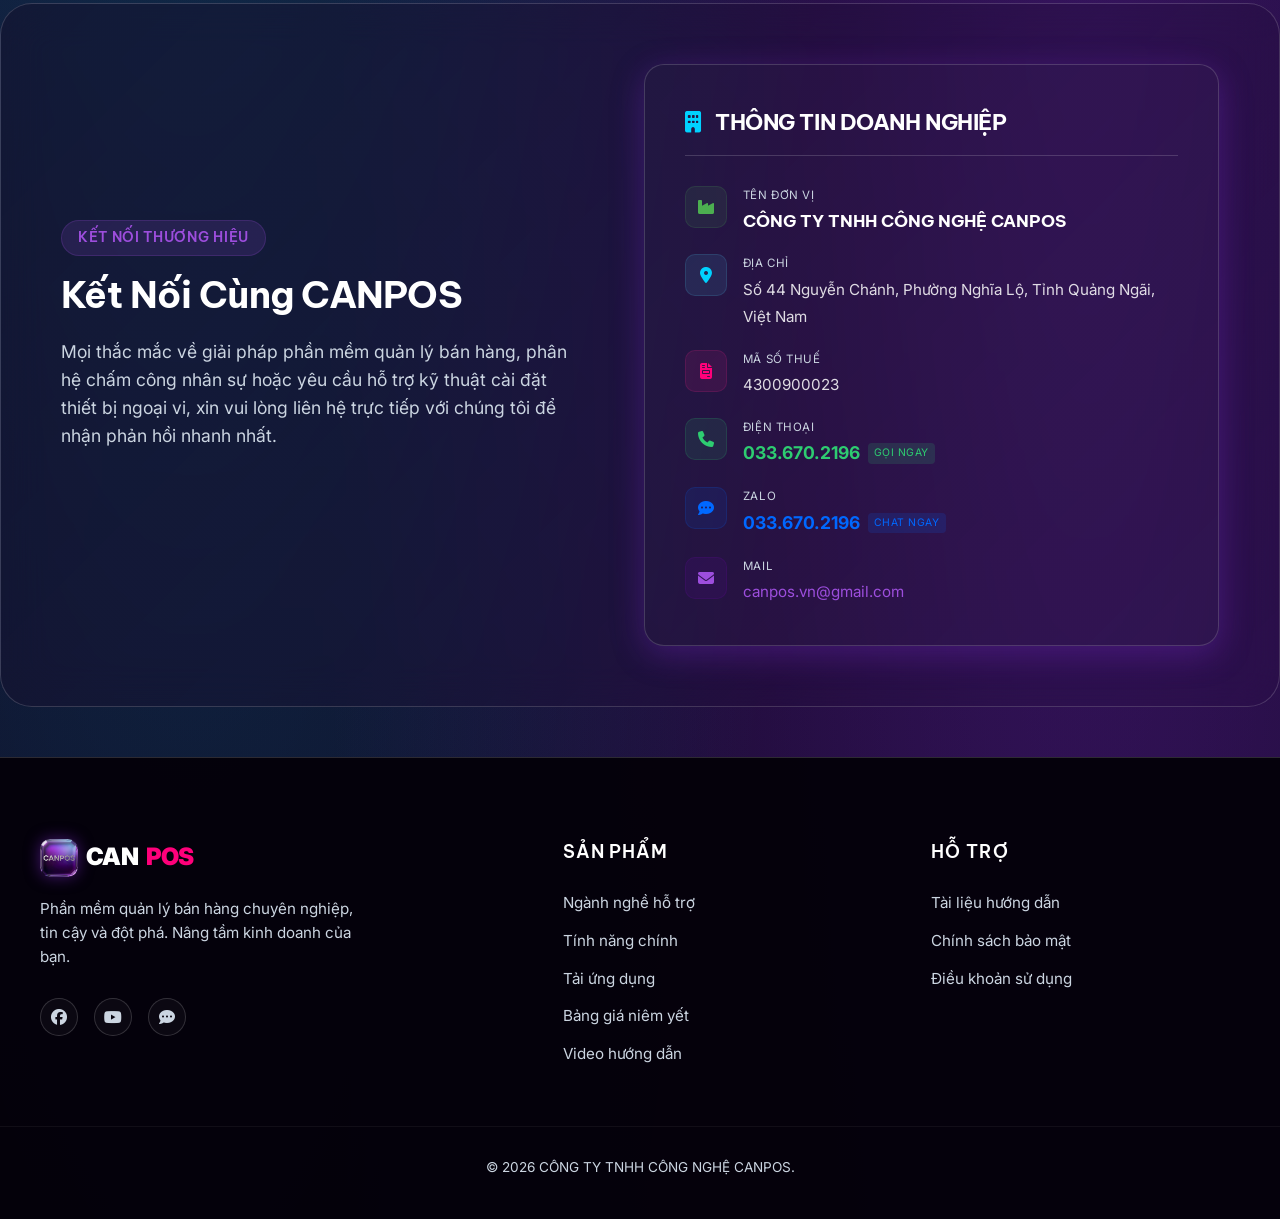
==== commit 606d7ee3: "fix: sua loi chuyen tab bang gia POS online va an hien 4 the tren mobile" ====
--- a/index.html
+++ b/index.html
@@ -1278,12 +1278,31 @@
                 <p class="section-subtitle">Chi phí minh bạch, không phí ẩn. Chọn gói dịch vụ phù hợp nhất với mô hình của bạn.</p>
             </div>
             
-            <div class="pricing-grid">
+            <!-- POS Pricing Tabs Switcher -->
+            <div class="pos-pricing-tabs-wrapper">
+                <div class="pos-pricing-tabs">
+                    <button type="button" class="pos-pricing-tab-btn active" data-pos-target="pricing-onsite" onclick="switchPosPricing('pricing-onsite', this)">
+                        <i class="fa-solid fa-store"></i> Triển Khai Tận Nơi
+                    </button>
+                    <button type="button" class="pos-pricing-tab-btn" data-pos-target="pricing-online" onclick="switchPosPricing('pricing-online', this)">
+                        <i class="fa-solid fa-bolt"></i> Giá Online Tiết Kiệm
+                        <span class="pos-tab-badge">Tiết Kiệm</span>
+                    </button>
+                </div>
+            </div>
+
+            <!-- Pricing Explanation Hint Note -->
+            <div class="pricing-note-banner text-center" style="max-width: 760px; margin: 0 auto 28px auto; padding: 10px 18px; background: rgba(255, 255, 255, 0.03); border: 1px dashed rgba(255, 255, 255, 0.15); border-radius: 12px; font-size: 0.85rem; color: var(--text-muted); line-height: 1.5;">
+                <span id="pos-pricing-note"><i class="fa-solid fa-circle-info" style="color: var(--secondary-color); margin-right: 6px;"></i><strong>Gói Triển Khai Tận Nơi:</strong> Kỹ thuật viên CANPOS đến tận quán lắp ráp máy, kết nối máy in và đào tạo nhân viên trực tiếp.</span>
+            </div>
+            
+            <!-- Table 1: On-site Installation & Direct Support -->
+            <div class="pricing-grid pricing-grid-view active" id="pricing-onsite">
                 <!-- Package 1: 1 Year -->
                 <div class="pricing-card">
                     <div class="pricing-header" style="border-bottom: none; padding-bottom: 0; margin-bottom: 0;">
                         <h3 class="plan-name">Gói 1 Năm</h3>
-                        <p class="plan-desc" style="min-height: 48px; margin-bottom: 20px;">Phù hợp cho cửa hàng trải nghiệm dịch vụ bán hàng ổn định.</p>
+                        <p class="plan-desc" style="min-height: 48px; margin-bottom: 20px;">Kỹ thuật viên đến tận nơi khảo sát, cài đặt &amp; đào tạo sử dụng trực tiếp.</p>
                         <div class="plan-price">
                             <span class="price-value">1.650.000đ</span>
                             <span class="price-period">/năm</span>
@@ -1299,7 +1318,7 @@
                     <div class="pricing-card-badge purple">KHUYÊN DÙNG - TẶNG 6 THÁNG</div>
                     <div class="pricing-header" style="border-bottom: none; padding-bottom: 0; margin-bottom: 0;">
                         <h3 class="plan-name">Gói 2 Năm</h3>
-                        <p class="plan-desc" style="min-height: 48px; margin-bottom: 20px;">Tặng thêm 6 tháng sử dụng. Tối ưu chi phí vận hành lâu dài cho cửa hàng.</p>
+                        <p class="plan-desc" style="min-height: 48px; margin-bottom: 20px;">Tặng thêm 6 tháng sử dụng. Hỗ trợ kỹ thuật trực tiếp tận nơi, tối ưu chi phí.</p>
                         <div class="plan-price">
                             <span class="price-value">3.300.000đ</span>
                             <span class="price-period">/30 tháng</span>
@@ -1315,7 +1334,7 @@
                     <div class="pricing-card-badge blue">TẶNG 24 THÁNG</div>
                     <div class="pricing-header" style="border-bottom: none; padding-bottom: 0; margin-bottom: 0;">
                         <h3 class="plan-name">Gói 3 Năm</h3>
-                        <p class="plan-desc" style="min-height: 48px; margin-bottom: 20px;">Tặng thêm 24 tháng sử dụng. Giải pháp bền vững cho chuỗi kinh doanh.</p>
+                        <p class="plan-desc" style="min-height: 48px; margin-bottom: 20px;">Tặng thêm 24 tháng sử dụng. Giải pháp tối ưu, hỗ trợ bảo trì trực tiếp cho chuỗi.</p>
                         <div class="plan-price">
                             <span class="price-value">4.950.000đ</span>
                             <span class="price-period">/60 tháng</span>
@@ -1331,9 +1350,75 @@
                     <div class="pricing-card-badge green">TIẾT KIỆM NHẤT</div>
                     <div class="pricing-header" style="border-bottom: none; padding-bottom: 0; margin-bottom: 0;">
                         <h3 class="plan-name" style="color: #4caf50;">Gói Trọn Đời</h3>
-                        <p class="plan-desc" style="min-height: 48px; margin-bottom: 20px;">Sử dụng vĩnh viễn không giới hạn thời gian, miễn phí nâng cấp trọn đời.</p>
+                        <p class="plan-desc" style="min-height: 48px; margin-bottom: 20px;">Sử dụng vĩnh viễn không giới hạn thời gian, miễn phí nâng cấp &amp; hỗ trợ trực tiếp.</p>
                         <div class="plan-price">
                             <span class="price-value" style="color: #4caf50;">6.600.000đ</span>
+                            <span class="price-period">/vĩnh viễn</span>
+                        </div>
+                    </div>
+                    <div class="pricing-action" style="margin-top: auto; padding-top: 24px;">
+                        <a href="#contact" class="btn btn-secondary btn-full" style="border-color: rgba(76, 175, 80, 0.4); color: #4caf50;">Đăng Ký Sở Hữu</a>
+                    </div>
+                </div>
+            </div>
+
+            <!-- Table 2: Online & Remote Support -->
+            <div class="pricing-grid pricing-grid-view" id="pricing-online">
+                <!-- Package 1: 1 Year -->
+                <div class="pricing-card">
+                    <div class="pricing-header" style="border-bottom: none; padding-bottom: 0; margin-bottom: 0;">
+                        <h3 class="plan-name">Gói 1 Năm</h3>
+                        <p class="plan-desc" style="min-height: 48px; margin-bottom: 20px;">Kích hoạt siêu tốc sau 5 phút qua Ultraviewer/Zalo, hỗ trợ từ xa chu đáo 24/7.</p>
+                        <div class="plan-price">
+                            <span class="price-value" style="color: var(--secondary-color);">990.000đ</span>
+                            <span class="price-period">/năm</span>
+                        </div>
+                    </div>
+                    <div class="pricing-action" style="margin-top: auto; padding-top: 24px;">
+                        <a href="#contact" class="btn btn-secondary btn-full">Đăng Ký Ngay</a>
+                    </div>
+                </div>
+                
+                <!-- Package 2: 2 Years (Popular) -->
+                <div class="pricing-card popular">
+                    <div class="pricing-card-badge purple">KHUYÊN DÙNG - TẶNG 6 THÁNG</div>
+                    <div class="pricing-header" style="border-bottom: none; padding-bottom: 0; margin-bottom: 0;">
+                        <h3 class="plan-name">Gói 2 Năm</h3>
+                        <p class="plan-desc" style="min-height: 48px; margin-bottom: 20px;">Tặng thêm 6 tháng sử dụng. Tiết kiệm chi phí tối đa, kỹ thuật hỗ trợ online tức thì.</p>
+                        <div class="plan-price">
+                            <span class="price-value" style="color: #ffffff;">1.980.000đ</span>
+                            <span class="price-period">/30 tháng</span>
+                        </div>
+                    </div>
+                    <div class="pricing-action" style="margin-top: auto; padding-top: 24px;">
+                        <a href="#contact" class="btn btn-primary btn-full">Đăng Ký Nhận Ưu Đãi</a>
+                    </div>
+                </div>
+                
+                <!-- Package 3: 3 Years -->
+                <div class="pricing-card">
+                    <div class="pricing-card-badge blue">TẶNG 24 THÁNG</div>
+                    <div class="pricing-header" style="border-bottom: none; padding-bottom: 0; margin-bottom: 0;">
+                        <h3 class="plan-name">Gói 3 Năm</h3>
+                        <p class="plan-desc" style="min-height: 48px; margin-bottom: 20px;">Tặng thêm 24 tháng sử dụng. Chi phí siêu tối ưu, đồng hành online cùng doanh nghiệp.</p>
+                        <div class="plan-price">
+                            <span class="price-value" style="color: var(--secondary-color);">2.970.000đ</span>
+                            <span class="price-period">/60 tháng</span>
+                        </div>
+                    </div>
+                    <div class="pricing-action" style="margin-top: auto; padding-top: 24px;">
+                        <a href="#contact" class="btn btn-secondary btn-full">Đăng Ký Ngay</a>
+                    </div>
+                </div>
+                
+                <!-- Package 4: Lifetime -->
+                <div class="pricing-card lifetime">
+                    <div class="pricing-card-badge green">TIẾT KIỆM NHẤT</div>
+                    <div class="pricing-header" style="border-bottom: none; padding-bottom: 0; margin-bottom: 0;">
+                        <h3 class="plan-name" style="color: #4caf50;">Gói Trọn Đời</h3>
+                        <p class="plan-desc" style="min-height: 48px; margin-bottom: 20px;">Sử dụng vĩnh viễn không thời hạn, hỗ trợ online 24/7 &amp; miễn phí cập nhật trọn đời.</p>
+                        <div class="plan-price">
+                            <span class="price-value" style="color: #4caf50;">5.940.000đ</span>
                             <span class="price-period">/vĩnh viễn</span>
                         </div>
                     </div>
@@ -1690,6 +1775,17 @@
                                 card.classList.add('hidden');
                             }
                         });
+                    };
+                });
+
+                // 1.8 POS Pricing Mode Switcher (Onsite vs Online)
+                const posTabBtns = document.querySelectorAll('.pos-pricing-tab-btn');
+                posTabBtns.forEach(btn => {
+                    btn.onclick = function() {
+                        const targetId = btn.getAttribute('data-pos-target');
+                        if (window.switchPosPricing) {
+                            window.switchPosPricing(targetId, btn);
+                        }
                     };
                 });
 
@@ -1750,6 +1846,37 @@
                 // 4. Contact Form Submission (Removed since form is replaced by corporate info)
             }
 
+            // Function to switch POS Pricing tab (Onsite vs Online)
+            window.switchPosPricing = function(targetId, btn) {
+                const posTabBtns = document.querySelectorAll('.pos-pricing-tab-btn');
+                const posPricingGrids = document.querySelectorAll('.pricing-grid-view');
+                const posPricingNote = document.getElementById('pos-pricing-note');
+
+                posTabBtns.forEach(function(b) {
+                    if (b === btn || b.getAttribute('data-pos-target') === targetId) {
+                        b.classList.add('active');
+                    } else {
+                        b.classList.remove('active');
+                    }
+                });
+
+                posPricingGrids.forEach(function(grid) {
+                    if (grid.id === targetId) {
+                        grid.classList.add('active');
+                    } else {
+                        grid.classList.remove('active');
+                    }
+                });
+
+                if (posPricingNote) {
+                    if (targetId === 'pricing-online') {
+                        posPricingNote.innerHTML = '<i class="fa-solid fa-bolt" style="color: #f7c948; margin-right: 6px;"></i><strong>Giá Online Tiết Kiệm:</strong> Đầy đủ 100% tính năng, kích hoạt dùng ngay sau 5 phút qua Ultraview/Zalo với chi phí tối ưu nhất.';
+                    } else {
+                        posPricingNote.innerHTML = '<i class="fa-solid fa-circle-info" style="color: var(--secondary-color); margin-right: 6px;"></i><strong>Gói Triển Khai Tận Nơi:</strong> Kỹ thuật viên CANPOS đến tận quán lắp ráp máy, kết nối máy in và đào tạo nhân viên trực tiếp.';
+                    }
+                }
+            };
+
             // Function to switch phone image on right device
             window.switchRightPhone = function(src, btn) {
                 var img = document.getElementById('right-phone-img');
--- a/style.css
+++ b/style.css
@@ -1318,11 +1318,128 @@
     transform: translateX(22px);
 }
 
+/* POS Pricing Type Tabs */
+.pos-pricing-tabs-wrapper {
+    display: flex;
+    justify-content: center;
+    margin: 32px 0 20px 0;
+}
+
+.pos-pricing-tabs {
+    display: inline-flex;
+    background: rgba(255, 255, 255, 0.04);
+    border: 1px solid var(--border-glass);
+    border-radius: 50px;
+    padding: 6px;
+    gap: 8px;
+    box-shadow: 0 10px 30px rgba(0, 0, 0, 0.25);
+    backdrop-filter: blur(16px);
+}
+
+.pos-pricing-tab-btn {
+    display: inline-flex;
+    align-items: center;
+    gap: 10px;
+    padding: 12px 26px;
+    border-radius: 40px;
+    border: 1px solid transparent;
+    background: transparent;
+    color: var(--text-muted);
+    font-family: 'Be Vietnam Pro', sans-serif;
+    font-weight: 600;
+    font-size: 0.95rem;
+    cursor: pointer;
+    transition: all 0.3s cubic-bezier(0.4, 0, 0.2, 1);
+    white-space: nowrap;
+}
+
+.pos-pricing-tab-btn i {
+    font-size: 1.05rem;
+}
+
+.pos-pricing-tab-btn:hover {
+    color: #ffffff;
+    background: rgba(255, 255, 255, 0.06);
+}
+
+.pos-pricing-tab-btn.active {
+    background: var(--gradient-accent);
+    color: #ffffff;
+    border-color: rgba(255, 255, 255, 0.2);
+    box-shadow: 0 4px 20px rgba(247, 37, 133, 0.4);
+}
+
+.pos-tab-badge {
+    background: #10b981;
+    color: #ffffff;
+    font-size: 0.7rem;
+    font-weight: 700;
+    padding: 2px 8px;
+    border-radius: 20px;
+    text-transform: uppercase;
+    letter-spacing: 0.03em;
+}
+
 .pricing-grid {
     display: grid;
     grid-template-columns: repeat(auto-fit, minmax(280px, 1fr));
     gap: 24px;
-    margin-top: 60px;
+    margin-top: 30px;
+}
+
+.pricing-grid-view {
+    display: none;
+    animation: fadeInGrid 0.35s ease-in-out forwards;
+}
+
+.pricing-grid-view.active {
+    display: grid;
+}
+
+@keyframes fadeInGrid {
+    from {
+        opacity: 0;
+        transform: translateY(10px);
+    }
+    to {
+        opacity: 1;
+        transform: translateY(0);
+    }
+}
+
+@media (max-width: 768px) {
+    .pos-pricing-tabs-wrapper {
+        margin: 20px 0 15px 0 !important;
+        width: 100% !important;
+    }
+    .pos-pricing-tabs {
+        display: flex !important;
+        flex-direction: row !important;
+        width: 100% !important;
+        max-width: 100% !important;
+        border-radius: 50px !important;
+        padding: 4px !important;
+        gap: 4px !important;
+        box-sizing: border-box !important;
+    }
+    .pos-pricing-tab-btn {
+        flex: 1 !important;
+        width: auto !important;
+        justify-content: center !important;
+        padding: 9px 6px !important;
+        font-size: 0.75rem !important;
+        border-radius: 40px !important;
+        gap: 5px !important;
+        text-align: center !important;
+        white-space: nowrap !important;
+    }
+    .pos-pricing-tab-btn i {
+        font-size: 0.85rem !important;
+    }
+    .pos-tab-badge {
+        font-size: 0.55rem !important;
+        padding: 1px 5px !important;
+    }
 }
 
 .pricing-card {
@@ -4022,10 +4139,17 @@
     
     /* Pricing on Mobile (Bảng giá 1 hàng 2 thẻ cân đối, siêu gọn gàng) */
     .pricing-grid {
-        display: grid !important;
         grid-template-columns: repeat(2, 1fr) !important;
         gap: 10px !important;
         margin-top: 20px !important;
+    }
+
+    .pricing-grid-view {
+        display: none !important;
+    }
+
+    .pricing-grid-view.active {
+        display: grid !important;
     }
 
     .addon-pricing-container {
